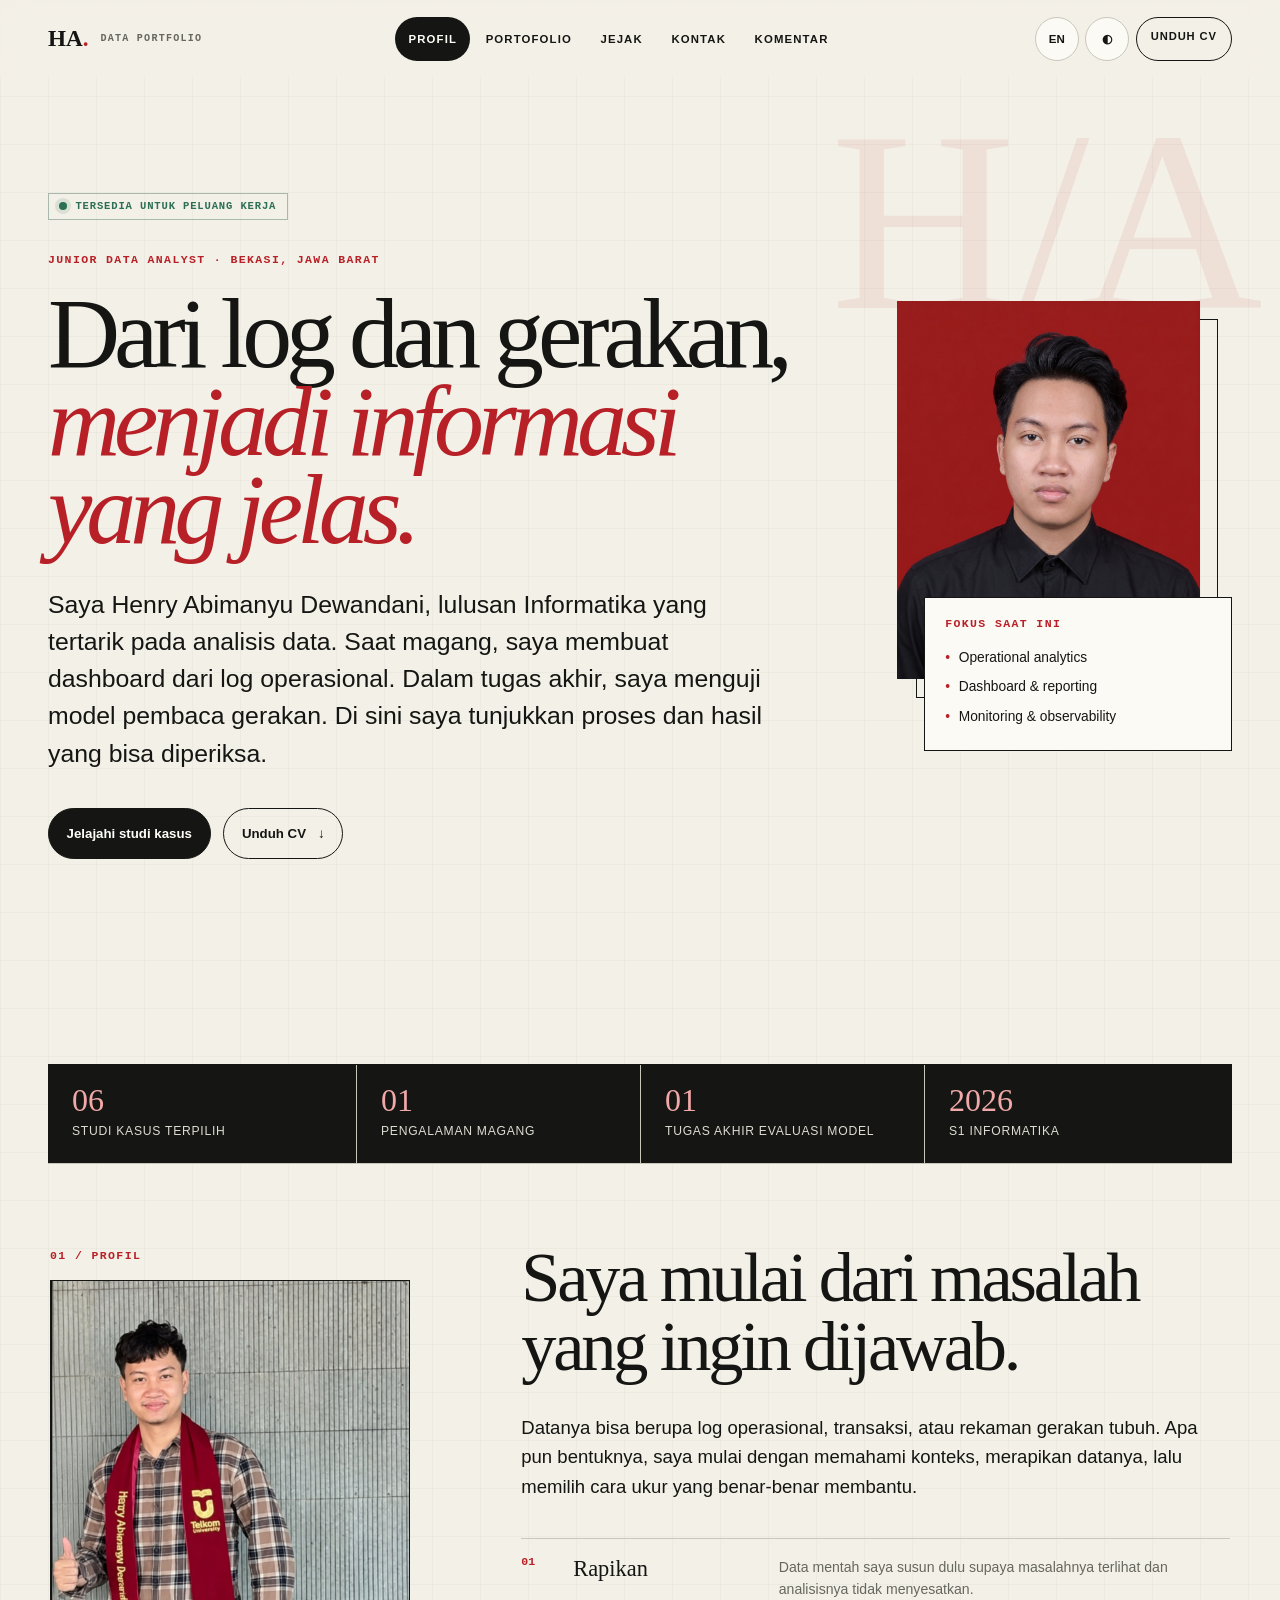
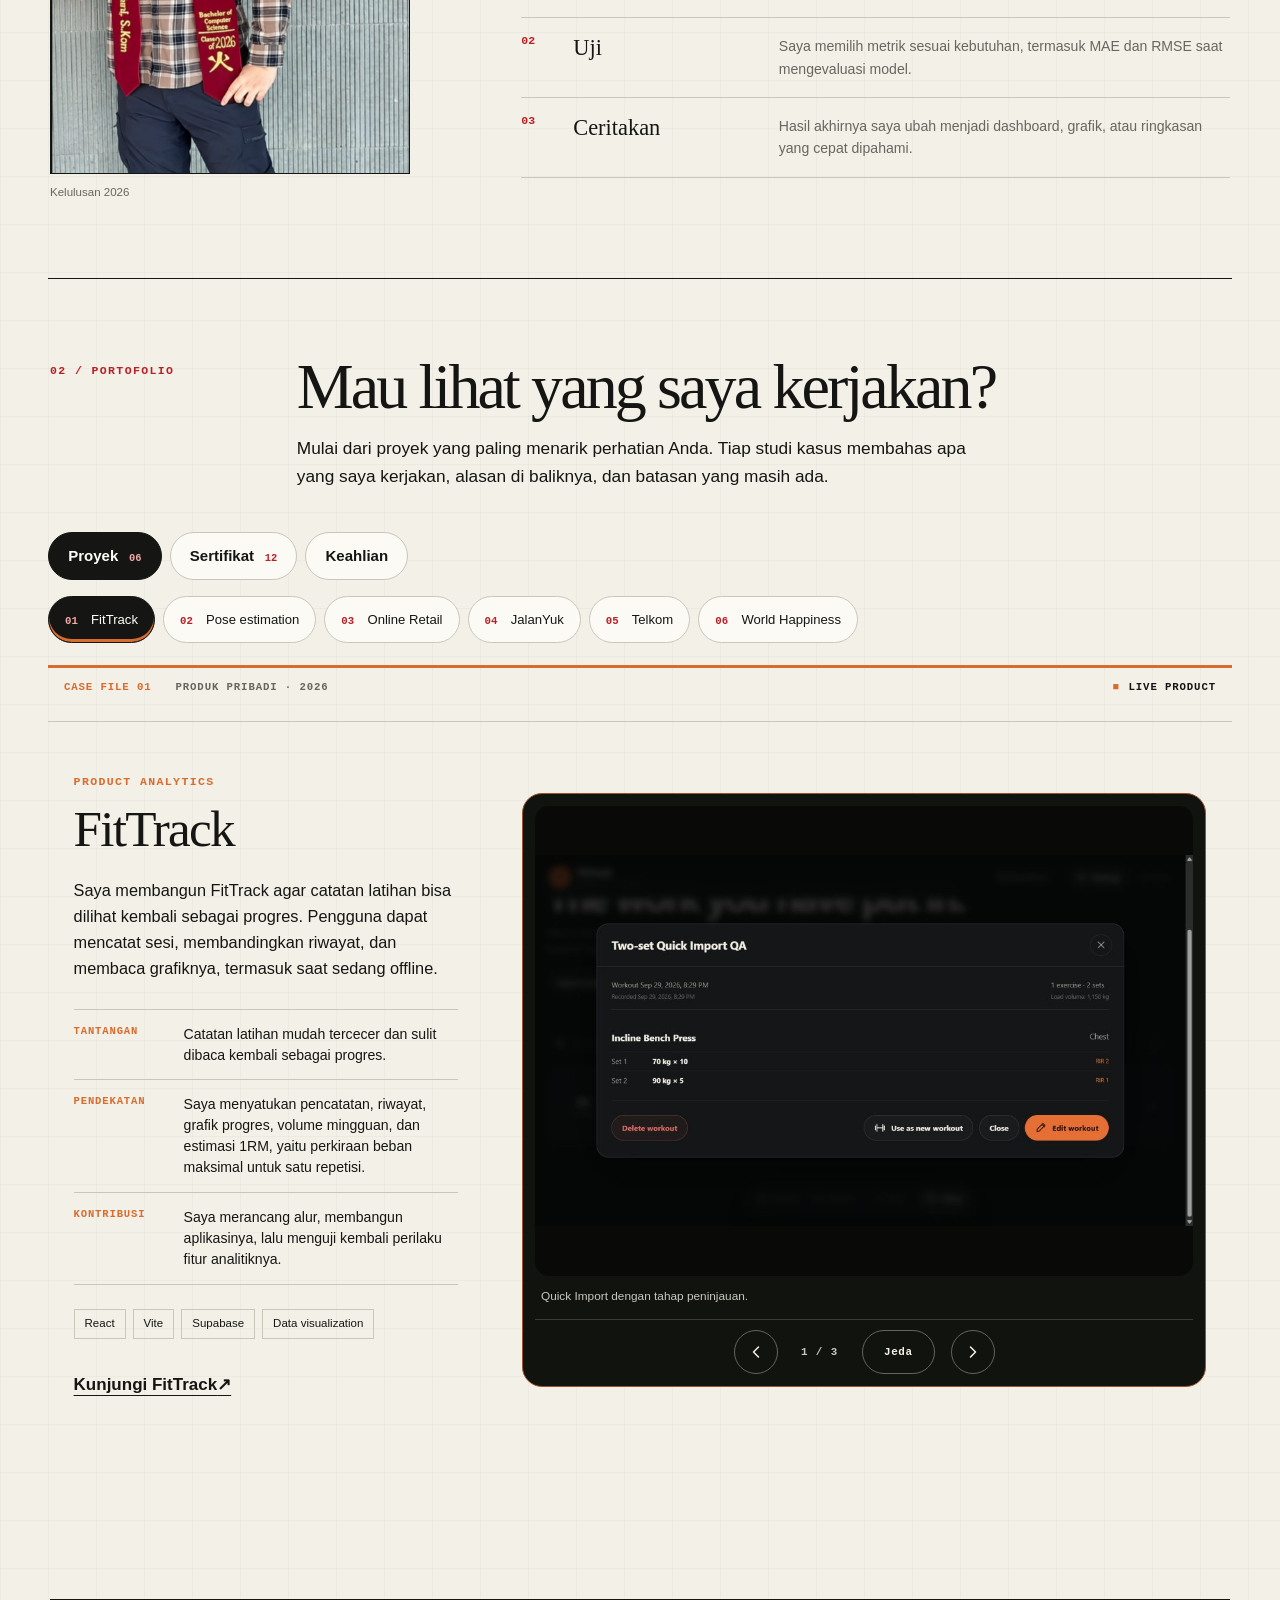
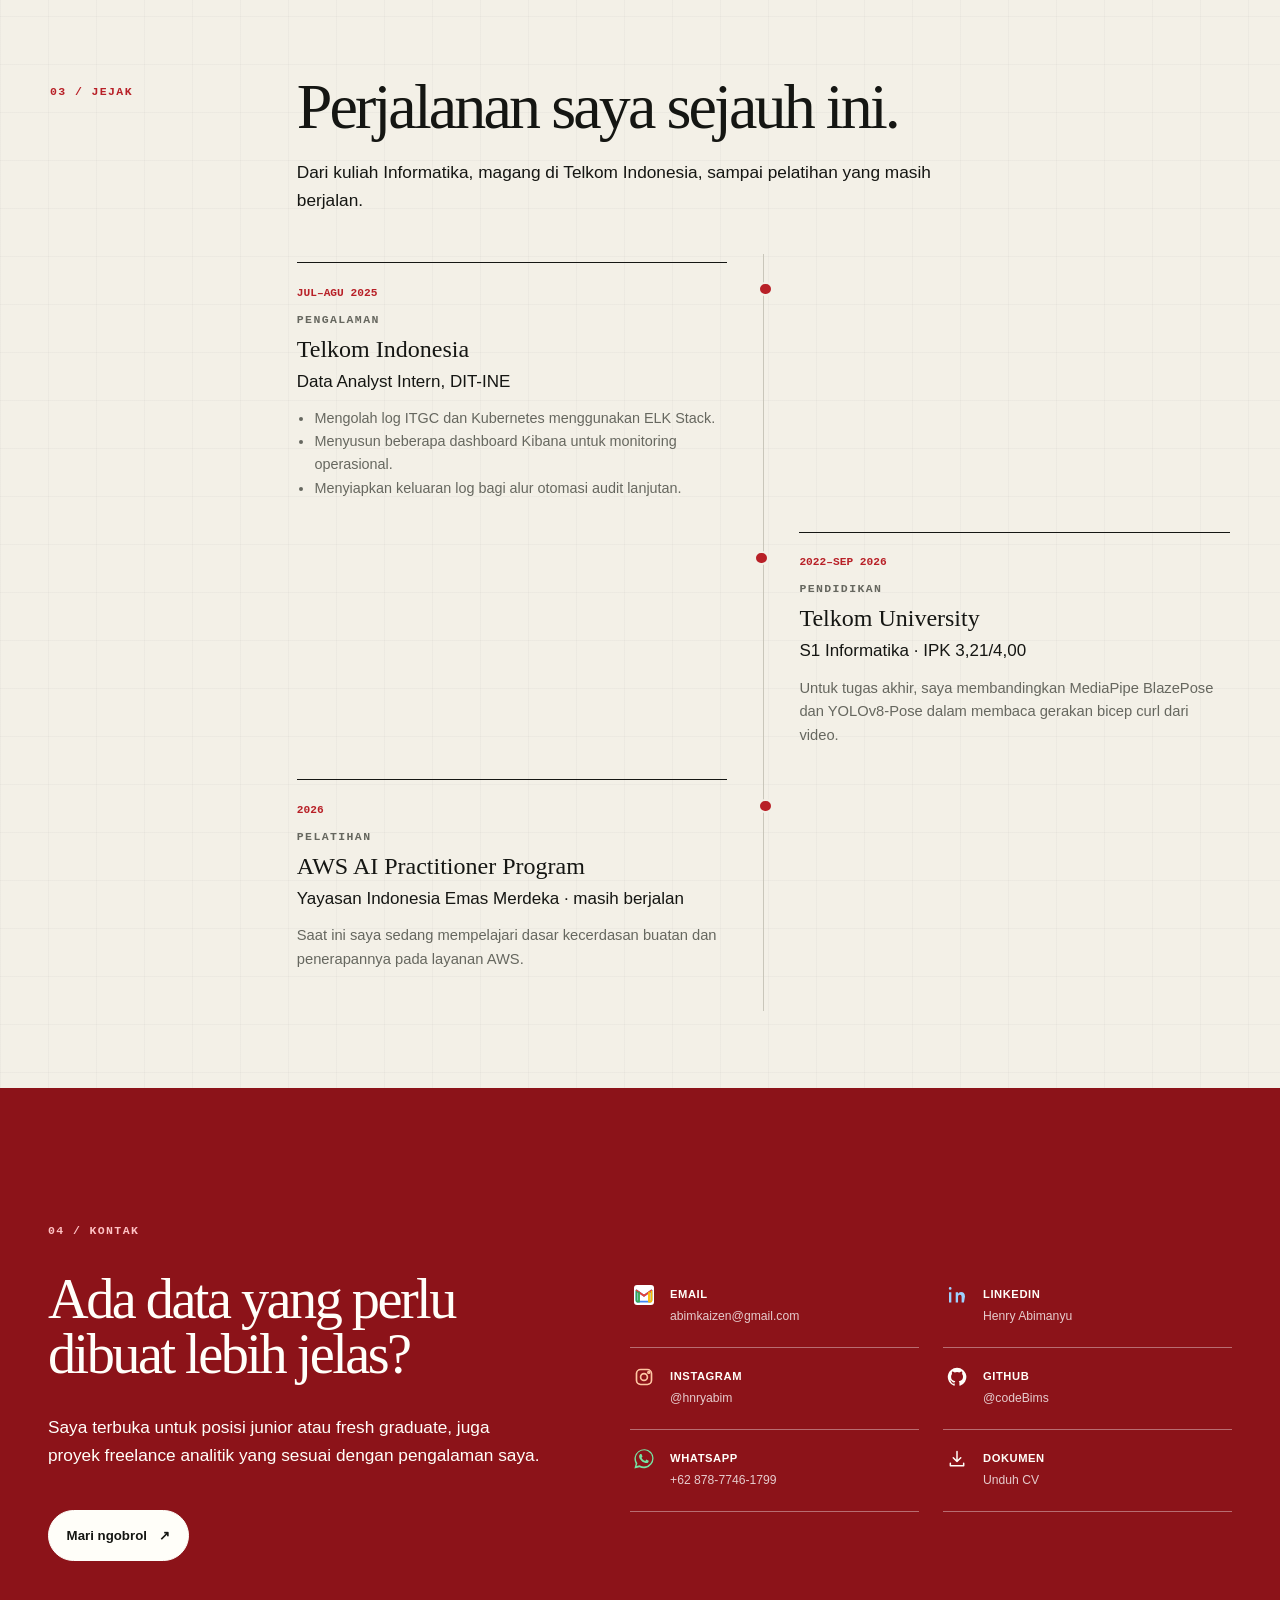
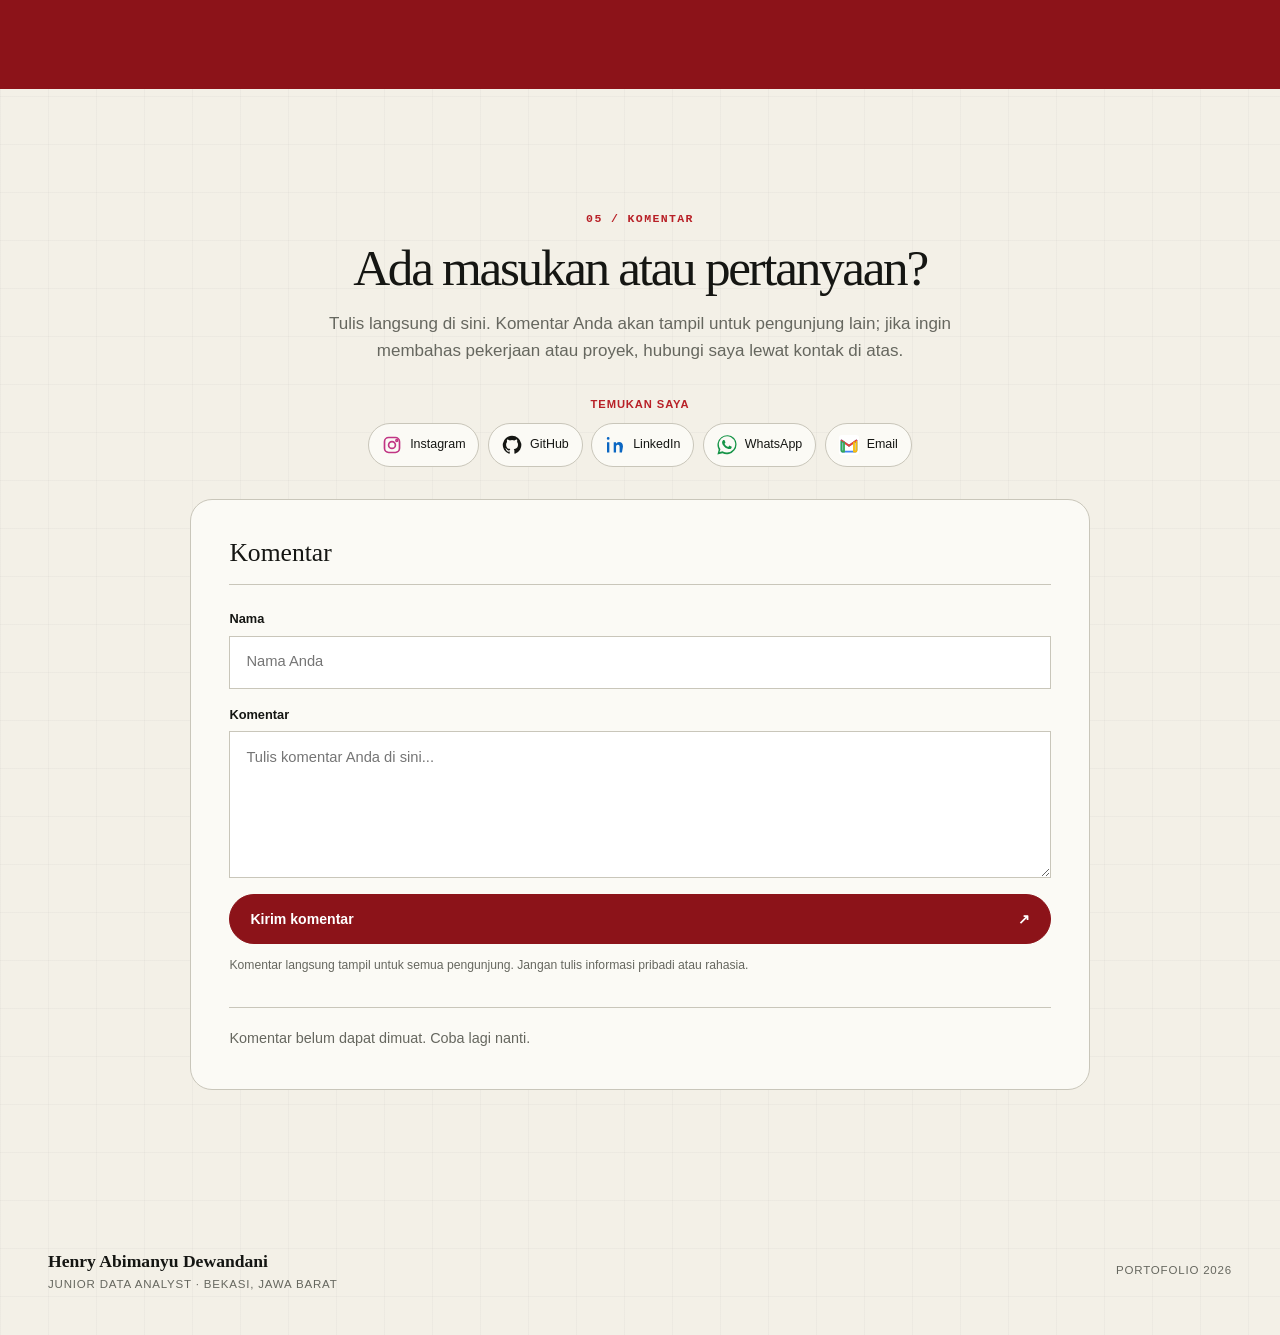
==== index.html @ 2943e43b "Update portfolio CV with corrected university name" ====
<!doctype html>
<html lang="id">
<head>
  <meta charset="utf-8">
  <meta name="viewport" content="width=device-width, initial-scale=1, viewport-fit=cover">
  <meta name="description" content="Portofolio Henry Abimanyu Dewandani, Junior Data Analyst dengan fokus pada operational analytics, dashboard, observability, dan evaluasi model.">
  <meta name="theme-color" content="#f3f0e7">
  <meta name="color-scheme" content="light dark">
  <meta name="apple-mobile-web-app-capable" content="yes">
  <meta name="apple-mobile-web-app-status-bar-style" content="default">
  <meta name="apple-mobile-web-app-title" content="Henry Portfolio">
  <title>Henry Abimanyu | Junior Data Analyst</title>
  <link rel="icon" href="./assets/favicon.svg" type="image/svg+xml">
  <link rel="manifest" href="./site.webmanifest">
  <script>document.documentElement.dataset.theme = (localStorage.getItem('portfolio-theme') || 'auto') === 'auto' ? (matchMedia('(prefers-color-scheme: dark)').matches ? 'dark' : 'light') : localStorage.getItem('portfolio-theme');</script>
  <link rel="stylesheet" href="./styles.css?v=20261103d">
</head>
<body>
  <a class="skip-link" href="#konten">Lewati ke konten</a>
  <svg class="icon-library" xmlns="http://www.w3.org/2000/svg" aria-hidden="true" focusable="false">
    <symbol id="icon-gmail" viewBox="0 0 24 24"><path d="M3 6.5 12 13l9-6.5v11.8a1.7 1.7 0 0 1-1.7 1.7H4.7A1.7 1.7 0 0 1 3 18.3Z" fill="none" stroke="#4285f4" stroke-width="2.2"/><path d="M3 6.5 12 13l9-6.5" fill="none" stroke="#ea4335" stroke-width="2.2" stroke-linecap="round" stroke-linejoin="round"/><path d="M3 8v10.3A1.7 1.7 0 0 0 4.7 20H6V9" fill="none" stroke="#34a853" stroke-width="2.2"/><path d="M18 9v11h1.3a1.7 1.7 0 0 0 1.7-1.7V8" fill="none" stroke="#fbbc04" stroke-width="2.2"/></symbol>
    <symbol id="icon-linkedin" viewBox="0 0 24 24"><path d="M5.2 8.6H2.4V21h2.8zM3.8 2.5a1.65 1.65 0 1 0 0 3.3 1.65 1.65 0 0 0 0-3.3ZM21.6 13.9c0-3.75-2-5.5-4.7-5.5a4.05 4.05 0 0 0-3.65 2V8.6h-2.8V21h2.8v-6.15c0-1.62.31-3.18 2.3-3.18 1.96 0 1.98 1.84 1.98 3.29V21h2.8z"/></symbol>
    <symbol id="icon-instagram" viewBox="0 0 24 24"><rect x="3" y="3" width="18" height="18" rx="5" fill="none" stroke="currentColor" stroke-width="2"/><circle cx="12" cy="12" r="4.1" fill="none" stroke="currentColor" stroke-width="2"/><circle cx="17.7" cy="6.5" r="1.15"/></symbol>
    <symbol id="icon-github" viewBox="0 0 24 24"><path d="M12 .9a11.1 11.1 0 0 0-3.5 21.63c.56.1.76-.24.76-.54v-2.1c-3.1.68-3.76-1.32-3.76-1.32-.51-1.3-1.24-1.65-1.24-1.65-1.01-.69.08-.68.08-.68 1.12.08 1.71 1.15 1.71 1.15 1 1.7 2.62 1.21 3.26.92.1-.72.39-1.21.71-1.49-2.48-.28-5.09-1.24-5.09-5.53 0-1.22.44-2.22 1.15-3-.12-.28-.5-1.42.11-2.96 0 0 .94-.3 3.08 1.14a10.7 10.7 0 0 1 5.6 0c2.14-1.44 3.08-1.14 3.08-1.14.61 1.54.23 2.68.11 2.96.72.78 1.15 1.78 1.15 3 0 4.3-2.61 5.24-5.1 5.52.4.35.76 1.03.76 2.08v3.1c0 .3.2.65.77.54A11.1 11.1 0 0 0 12 .9Z"/></symbol>
    <symbol id="icon-whatsapp" viewBox="0 0 24 24"><path d="M20.5 3.5A11.8 11.8 0 0 0 2 17.7L.5 23.5l6-1.6A11.8 11.8 0 0 0 20.5 3.5ZM12 21a9.7 9.7 0 0 1-4.9-1.3l-.4-.2-3.6 1 1-3.5-.3-.5A9.8 9.8 0 1 1 12 21Zm5.4-7.3c-.3-.1-1.7-.8-2-.9-.3-.1-.5-.1-.7.2l-.9 1.1c-.2.2-.4.2-.7.1-.3-.2-1.2-.4-2.3-1.4-.9-.8-1.4-1.7-1.6-2-.2-.3 0-.5.1-.6l.5-.6.3-.5c.1-.2 0-.4 0-.5 0-.1-.7-1.6-.9-2.1-.2-.5-.5-.4-.7-.4h-.6c-.2 0-.5.1-.8.4-.3.3-1 1-1 2.4s1 2.8 1.1 3c.1.2 2 3.1 4.9 4.3.7.3 1.2.4 1.6.5.7.2 1.3.2 1.8.1.6-.1 1.7-.7 1.9-1.3.2-.6.2-1.2.2-1.3-.1-.1-.3-.2-.6-.4Z"/></symbol>
    <symbol id="icon-download" viewBox="0 0 24 24"><path d="M12 3v12m0 0 4.5-4.5M12 15l-4.5-4.5M4 17v3h16v-3" fill="none" stroke="currentColor" stroke-width="1.8" stroke-linecap="round" stroke-linejoin="round"/></symbol>
  </svg>

  <header class="site-header">
    <a class="brand" href="#atas" aria-label="Kembali ke atas">
      <strong>HA<span>.</span></strong>
      <small>Data portfolio</small>
    </a>
    <nav class="section-nav" aria-label="Navigasi bagian">
      <a href="#profil">Profil</a>
      <a href="#karya">Portofolio</a>
      <a href="#pengalaman">Jejak</a>
      <a href="#kontak">Kontak</a>
      <a href="#komentar">Komentar</a>
    </nav>
    <div class="header-tools">
      <button class="utility-control" id="language-toggle" type="button" aria-label="Switch to English" title="Switch to English">EN</button>
      <button class="utility-control" id="theme-toggle" type="button" aria-label="Tema: ikuti perangkat. Klik untuk mode terang" title="Tema: ikuti perangkat">◐</button>
      <a class="header-cta" href="./assets/CV-Henry-Abimanyu.pdf?v=20261103v7" download>Unduh CV</a>
    </div>
    <div class="scroll-progress" aria-hidden="true"></div>
  </header>

  <main id="konten">
    <section class="hero" id="atas">
      <div class="hero-copy">
        <p class="availability"><span aria-hidden="true"></span>Tersedia untuk peluang kerja</p>
        <p class="eyebrow">Junior Data Analyst · Bekasi, Jawa Barat</p>
        <h1>Dari log dan gerakan,<br><em>menjadi informasi yang jelas.</em></h1>
        <p class="lede">Saya Henry Abimanyu Dewandani, lulusan Informatika yang tertarik pada analisis data. Saat magang, saya membuat dashboard dari log operasional. Dalam tugas akhir, saya menguji model pembaca gerakan. Di sini saya tunjukkan proses dan hasil yang bisa diperiksa.</p>
        <div class="hero-actions">
          <a class="button" href="#karya">Jelajahi studi kasus</a>
          <a class="button button-quiet" href="./assets/CV-Henry-Abimanyu.pdf?v=20261103v7" download>Unduh CV <span aria-hidden="true">↓</span></a>
        </div>
      </div>

      <aside class="hero-profile" aria-label="Profil singkat Henry">
        <figure class="portrait">
          <img src="./assets/henry-abimanyu.jpg" alt="Potret Henry Abimanyu dengan latar merah" width="1838" height="2304" decoding="async" fetchpriority="high">
        </figure>
        <div class="profile-note">
          <p class="micro-label">Fokus saat ini</p>
          <ul>
            <li>Operational analytics</li>
            <li>Dashboard & reporting</li>
            <li>Monitoring & observability</li>
          </ul>
        </div>
      </aside>

      <dl class="proof-strip" aria-label="Ringkasan profil">
        <div><dt>06</dt><dd>Studi kasus terpilih</dd></div>
        <div><dt>01</dt><dd>Pengalaman magang</dd></div>
        <div><dt>01</dt><dd>Tugas akhir evaluasi model</dd></div>
        <div><dt>2026</dt><dd>S1 Informatika</dd></div>
      </dl>
    </section>

    <section class="positioning" id="profil" aria-labelledby="positioning-title">
      <p class="section-label">01 / Profil</p>
      <div class="positioning-photo-wrap">
        <div class="about-photo">
          <img src="./assets/henry-graduation.png" alt="Henry Abimanyu mengenakan selempang kelulusan Telkom University" width="515" height="709" loading="lazy">
        </div>
        <p>Kelulusan 2026</p>
      </div>
      <div class="positioning-copy">
        <h2 id="positioning-title">Saya mulai dari masalah yang ingin dijawab.</h2>
        <p class="intro-text">Datanya bisa berupa log operasional, transaksi, atau rekaman gerakan tubuh. Apa pun bentuknya, saya mulai dengan memahami konteks, merapikan datanya, lalu memilih cara ukur yang benar-benar membantu.</p>
        <div class="principles">
          <article><span>01</span><h3>Rapikan</h3><p>Data mentah saya susun dulu supaya masalahnya terlihat dan analisisnya tidak menyesatkan.</p></article>
          <article><span>02</span><h3>Uji</h3><p>Saya memilih metrik sesuai kebutuhan, termasuk MAE dan RMSE saat mengevaluasi model.</p></article>
          <article><span>03</span><h3>Ceritakan</h3><p>Hasil akhirnya saya ubah menjadi dashboard, grafik, atau ringkasan yang cepat dipahami.</p></article>
        </div>
      </div>
    </section>

    <section class="portfolio-hub" id="karya" aria-labelledby="portfolio-title">
      <div class="section-heading">
        <p class="section-label">02 / Portofolio</p>
        <div><h2 id="portfolio-title">Mau lihat yang saya kerjakan?</h2><p>Mulai dari proyek yang paling menarik perhatian Anda. Tiap studi kasus membahas apa yang saya kerjakan, alasan di baliknya, dan batasan yang masih ada.</p></div>
      </div>
      <div class="portfolio-tabs" role="tablist" aria-label="Isi portofolio">
        <button type="button" role="tab" id="tab-proyek" aria-controls="panel-proyek" aria-selected="true" tabindex="0" data-portfolio-tab="proyek">Proyek <span>06</span></button>
        <button type="button" role="tab" id="tab-sertifikat" aria-controls="panel-sertifikat" aria-selected="false" tabindex="-1" data-portfolio-tab="sertifikat">Sertifikat <span>12</span></button>
        <button type="button" role="tab" id="tab-keahlian" aria-controls="panel-keahlian" aria-selected="false" tabindex="-1" data-portfolio-tab="keahlian">Keahlian</button>
      </div>
      <div id="panel-proyek" role="tabpanel" aria-labelledby="tab-proyek" class="portfolio-panel">
        <div class="case-switcher" aria-label="Pilih studi kasus">
          <button type="button" data-case="fittrack" aria-pressed="true"><span>01</span> FitTrack</button>
          <button type="button" data-case="pose" aria-pressed="false"><span>02</span> Pose estimation</button>
          <button type="button" data-case="online-retail" aria-pressed="false"><span>03</span> Online Retail</button>
          <button type="button" data-case="jalanyuk" aria-pressed="false"><span>04</span> JalanYuk</button>
          <button type="button" data-case="telkom" aria-pressed="false"><span>05</span> Telkom</button>
          <button type="button" data-case="happiness" aria-pressed="false"><span>06</span> World Happiness</button>
        </div>
      <article class="case-study case-fittrack" id="fittrack">
        <header class="case-header">
          <div><span class="case-index">Case file 01</span><span class="case-year">Produk pribadi · 2026</span></div>
          <p class="case-status">Live product</p>
        </header>
        <div class="case-body">
          <div class="case-copy">
            <p class="case-kicker">Product analytics</p>
            <h3>FitTrack</h3>
            <p class="case-summary">Saya membangun FitTrack agar catatan latihan bisa dilihat kembali sebagai progres. Pengguna dapat mencatat sesi, membandingkan riwayat, dan membaca grafiknya, termasuk saat sedang offline.</p>
            <dl class="case-facts">
              <div><dt>Tantangan</dt><dd>Catatan latihan mudah tercecer dan sulit dibaca kembali sebagai progres.</dd></div>
              <div><dt>Pendekatan</dt><dd>Saya menyatukan pencatatan, riwayat, grafik progres, volume mingguan, dan estimasi 1RM, yaitu perkiraan beban maksimal untuk satu repetisi.</dd></div>
              <div><dt>Kontribusi</dt><dd>Saya merancang alur, membangun aplikasinya, lalu menguji kembali perilaku fitur analitiknya.</dd></div>
            </dl>
            <ul class="tags" aria-label="Teknologi FitTrack">
              <li>React</li><li>Vite</li><li>Supabase</li><li>Data visualization</li>
            </ul>
            <a class="case-link" href="https://fittrack-mocha-iota.vercel.app/" target="_blank" rel="noreferrer">Kunjungi FitTrack <span aria-hidden="true">↗</span></a>
          </div>
          <div class="project-gallery" data-gallery tabindex="0" role="region" aria-roledescription="carousel" aria-label="Tampilan fitur FitTrack">
            <figure data-gallery-slide role="group" aria-roledescription="slide" aria-label="1 dari 3"><img src="./assets/fittrack-quick-import.png" alt="Tampilan hasil Quick Import dua set pada FitTrack" width="1110" height="625" loading="lazy" decoding="async"><figcaption>Quick Import dengan tahap peninjauan.</figcaption></figure>
            <figure data-gallery-slide role="group" aria-roledescription="slide" aria-label="2 dari 3" hidden><img src="./assets/fittrack-drop-set.png" alt="Tampilan pencatatan drop set pada FitTrack" width="639" height="729" loading="lazy" decoding="async"><figcaption>Pencatatan drop set.</figcaption></figure>
            <figure data-gallery-slide role="group" aria-roledescription="slide" aria-label="3 dari 3" hidden><img src="./assets/fittrack-workout-summary.jpg" alt="Ringkasan latihan FitTrack di perangkat seluler" width="329" height="711" loading="lazy" decoding="async"><figcaption>Ringkasan dan perbandingan sesi.</figcaption></figure>
            <div class="gallery-controls"><button type="button" data-gallery-prev aria-label="Tampilan sebelumnya"><svg viewBox="0 0 24 24" aria-hidden="true"><path d="m15 18-6-6 6-6"/></svg></button><p aria-live="polite"><span data-gallery-current>1</span><span aria-hidden="true"> / </span><span data-gallery-total>3</span></p><button class="gallery-autoplay" type="button" data-gallery-toggle>Jeda</button><button type="button" data-gallery-next aria-label="Tampilan berikutnya"><svg viewBox="0 0 24 24" aria-hidden="true"><path d="m9 18 6-6-6-6"/></svg></button></div>
          </div>
        </div>
      </article>

      <article class="case-study case-pose" id="pose">
        <header class="case-header">
          <div><span class="case-index">Case file 02</span><span class="case-year">Tugas akhir · 2025–2026</span></div>
          <p class="case-status">Model evaluation</p>
        </header>
        <div class="case-body">
          <div class="case-copy">
            <p class="case-kicker">Computer vision analysis</p>
            <h3>Evaluasi pose estimation untuk analisis gerakan</h3>
            <p class="case-summary">Dalam tugas akhir ini, saya membandingkan MediaPipe BlazePose dan YOLOv8-Pose dengan pengukuran manual dari ImageJ pada video bicep curl.</p>
            <div class="result-callout" aria-label="Hasil terpilih">
              <strong>8/8</strong>
              <p>repetisi berhasil terdeteksi oleh BlazePose pada salah satu skenario pengujian yang tercantum di CV.</p>
            </div>
            <dl class="case-facts">
              <div><dt>Metrik</dt><dd>MAE dan RMSE untuk mengukur selisih prediksi model dari pengukuran manual.</dd></div>
              <div><dt>Output</dt><dd>Sudut siku, jumlah repetisi, range of motion, angular velocity, dan time under tension.</dd></div>
              <div><dt>Temuan</dt><dd>Normal curl subjek 1: MAE BlazePose 8,4° dan YOLOv8-Pose 8,6°.</dd></div>
            </dl>
            <ul class="tags" aria-label="Teknologi tugas akhir">
              <li>Python</li><li>Pandas</li><li>MediaPipe</li><li>YOLOv8-Pose</li><li>ImageJ</li>
            </ul>
          </div>
          <div class="project-gallery" data-gallery tabindex="0" role="region" aria-roledescription="carousel" aria-label="Visualisasi evaluasi pose estimation">
            <figure data-gallery-slide role="group" aria-roledescription="slide" aria-label="1 dari 3"><img src="./assets/pose-estimation-workflow.png" alt="Diagram alur kerja sistem komparasi BlazePose dan YOLOv8-Pose" width="2960" height="1280" loading="lazy" decoding="async"><figcaption>Alur evaluasi dari video hingga tabel, grafik, dan CSV.</figcaption></figure>
            <figure data-gallery-slide role="group" aria-roledescription="slide" aria-label="2 dari 3" hidden><img src="./assets/pose-estimation-chart.png" alt="Grafik error sudut BlazePose dan YOLOv8-Pose terhadap ground truth pada normal curl subjek 1" width="1350" height="630" loading="lazy" decoding="async"><figcaption>Error sudut per frame terhadap ground truth.</figcaption></figure>
            <figure data-gallery-slide role="group" aria-roledescription="slide" aria-label="3 dari 3" hidden><video controls muted playsinline preload="metadata" poster="./assets/pose-estimation-demo-poster.jpg" width="1458" height="946" aria-label="Demo analisis gerakan bicep curl"><source src="./assets/pose-estimation-demo.mp4" type="video/mp4">Browser Anda tidak mendukung video ini.</video><figcaption>Contoh pemantauan sudut siku dan repetisi pada rekaman bicep curl.</figcaption></figure>
            <div class="gallery-controls"><button type="button" data-gallery-prev aria-label="Tampilan sebelumnya"><svg viewBox="0 0 24 24" aria-hidden="true"><path d="m15 18-6-6 6-6"/></svg></button><p aria-live="polite"><span data-gallery-current>1</span><span aria-hidden="true"> / </span><span data-gallery-total>3</span></p><button class="gallery-autoplay" type="button" data-gallery-toggle>Jeda</button><button type="button" data-gallery-next aria-label="Tampilan berikutnya"><svg viewBox="0 0 24 24" aria-hidden="true"><path d="m9 18 6-6-6-6"/></svg></button></div>
          </div>
        </div>
      </article>

      <article class="case-study case-retail" id="online-retail">
        <header class="case-header">
          <div><span class="case-index">Case file 03</span><span class="case-year">Analisis data · 2026</span></div>
          <p class="case-status">Studi kasus publik</p>
        </header>
        <div class="case-body">
          <div class="case-copy">
            <p class="case-kicker">Analisis transaksi</p>
            <h3>Online Retail</h3>
            <p class="case-summary">Saya memeriksa 541.909 baris transaksi untuk mencari tahu berapa banyak pelanggan yang punya invoice lain dalam 90 hari setelah invoice pertama yang terlihat di data.</p>
            <div class="result-callout" aria-label="Hasil utama">
              <strong>42,7%</strong>
              <p>885 dari 2.075 pelanggan pada kohort Januari–Juni 2011 memiliki invoice non-pembatalan berikutnya dalam 90 hari.</p>
            </div>
            <dl class="case-facts">
              <div><dt>Proses</dt><dd>Saya memeriksa data kosong, pembatalan, nilai nonpositif, dan baris identik sebelum membentuk kohort dengan SQL.</dd></div>
              <div><dt>Temuan</dt><dd>Proporsi invoice lanjutan berbeda menurut bulan dan kelompok nilai invoice pertama.</dd></div>
              <div><dt>Batasan</dt><dd>Ini mengukur aktivitas invoice, bukan retensi pembelian bersih. Pembatalan dan retur belum sepenuhnya dipasangkan dengan invoice asal.</dd></div>
            </dl>
            <ul class="tags" aria-label="Teknologi analisis Online Retail"><li>Python</li><li>Pandas</li><li>SQLite</li><li>Matplotlib</li></ul>
            <a class="case-link" href="https://archive.ics.uci.edu/dataset/352/online+retail" target="_blank" rel="noreferrer">Sumber data: UCI Online Retail <span aria-hidden="true">↗</span></a>
          </div>
          <div class="project-gallery" data-gallery tabindex="0" role="region" aria-roledescription="carousel" aria-label="Grafik analisis Online Retail">
            <figure data-gallery-slide role="group" aria-roledescription="slide" aria-label="1 dari 2"><img src="./assets/online-retail-by-month.png" alt="Persentase pelanggan dengan invoice lanjutan dalam 90 hari menurut bulan, Januari sampai Juni 2011" width="1980" height="1080" loading="lazy" decoding="async"><figcaption>Invoice lanjutan menurut bulan invoice pertama yang teramati. <a href="./assets/online-retail-by-month.png" target="_blank" rel="noreferrer">Lihat ukuran penuh ↗</a></figcaption></figure>
            <figure data-gallery-slide role="group" aria-roledescription="slide" aria-label="2 dari 2" hidden><img src="./assets/online-retail-by-first-invoice.png" alt="Persentase invoice lanjutan menurut empat kelompok nilai invoice pertama" width="1980" height="1080" loading="lazy" decoding="async"><figcaption>Perbandingan menurut nilai invoice pertama. Hubungan ini bersifat deskriptif. <a href="./assets/online-retail-by-first-invoice.png" target="_blank" rel="noreferrer">Lihat ukuran penuh ↗</a></figcaption></figure>
            <div class="gallery-controls"><button type="button" data-gallery-prev aria-label="Grafik sebelumnya"><svg viewBox="0 0 24 24" aria-hidden="true"><path d="m15 18-6-6 6-6"/></svg></button><p aria-live="polite"><span data-gallery-current>1</span><span aria-hidden="true"> / </span><span data-gallery-total>2</span></p><button class="gallery-autoplay" type="button" data-gallery-toggle>Jeda</button><button type="button" data-gallery-next aria-label="Grafik berikutnya"><svg viewBox="0 0 24 24" aria-hidden="true"><path d="m9 18 6-6-6-6"/></svg></button></div>
          </div>
        </div>
      </article>

      <article class="case-study case-jalanyuk" id="jalanyuk">
        <header class="case-header">
          <div><span class="case-index">Case file 04</span><span class="case-year">Proyek pribadi · 2026</span></div>
          <p class="case-status">Prototipe</p>
        </header>
        <div class="case-body">
          <div class="case-copy">
            <p class="case-kicker">Data lokasi & produk</p>
            <h3>JalanYuk</h3>
            <p class="case-summary">JalanYuk adalah prototipe untuk mencari destinasi dan menyusun rute dalam satu alur. Bagian tersulitnya bukan sekadar menampilkan tempat, tetapi memastikan sumber dan identitas setiap lokasi tetap jelas.</p>
            <dl class="case-facts">
              <div><dt>Data</dt><dd>Katalog memakai data OpenStreetMap, sedangkan pencarian tempat tambahan menggunakan Photon.</dd></div>
              <div><dt>Kontribusi</dt><dd>Saya membangun pencarian, pin lokasi manual, perencanaan rute, serta cadangan data perjalanan terenkripsi.</dd></div>
              <div><dt>Batasan</dt><dd>Cakupan katalog belum merata di seluruh Indonesia. Rute juga tetap perlu diperiksa sebelum digunakan di perjalanan.</dd></div>
            </dl>
            <ul class="tags" aria-label="Teknologi JalanYuk"><li>Next.js</li><li>OpenStreetMap</li><li>Photon</li><li>Data lokasi</li></ul>
            <a class="case-link" href="https://github.com/codeBims/JalanYuk" target="_blank" rel="noreferrer">Lihat kode dan batasan produk <span aria-hidden="true">↗</span></a>
          </div>
          <div class="project-gallery" data-gallery tabindex="0" role="region" aria-roledescription="carousel" aria-label="Tampilan fitur JalanYuk">
            <figure data-gallery-slide role="group" aria-roledescription="slide" aria-label="1 dari 2"><img src="./assets/jalanyuk-explore.png" alt="Halaman Jelajahi JalanYuk dengan pencarian dan katalog destinasi" width="1440" height="1000" loading="lazy" decoding="async"><figcaption>Jelajahi: katalog destinasi dengan sumber lokasi yang dapat ditelusuri.</figcaption></figure>
            <figure data-gallery-slide role="group" aria-roledescription="slide" aria-label="2 dari 2" hidden><img src="./assets/jalanyuk-route.png" alt="Halaman Rute Kustom JalanYuk dengan pilihan moda dan titik perjalanan" width="1440" height="1000" loading="lazy" decoding="async"><figcaption>Rute Kustom: pilih moda, titik awal, singgah, dan tujuan.</figcaption></figure>
            <div class="gallery-controls"><button type="button" data-gallery-prev aria-label="Tampilan sebelumnya"><svg viewBox="0 0 24 24" aria-hidden="true"><path d="m15 18-6-6 6-6"/></svg></button><p aria-live="polite"><span data-gallery-current>1</span><span aria-hidden="true"> / </span><span data-gallery-total>2</span></p><button class="gallery-autoplay" type="button" data-gallery-toggle>Jeda</button><button type="button" data-gallery-next aria-label="Tampilan berikutnya"><svg viewBox="0 0 24 24" aria-hidden="true"><path d="m9 18 6-6-6-6"/></svg></button></div>
          </div>
        </div>
      </article>

      <article class="case-study case-confidential" id="telkom">
        <header class="case-header">
          <div><span class="case-index">Case file 05</span><span class="case-year">Telkom Indonesia · 2025</span></div>
          <p class="case-status">Internal system</p>
        </header>
        <div class="case-body">
          <div class="case-copy">
            <p class="case-kicker">Log & observability</p>
            <h3>Monitoring operasional berbasis ELK Stack</h3>
            <p class="case-summary">Saat magang di Telkom Indonesia, saya mengolah log pemeriksaan kontrol TI (ITGC) dan Kubernetes. Hasilnya disusun menjadi dashboard Kibana agar aktivitas operasional lebih mudah dipantau.</p>
            <dl class="case-facts">
              <div><dt>Input</dt><dd>Log operasional dari beberapa sumber dengan struktur yang belum seragam.</dd></div>
              <div><dt>Proses</dt><dd>Saya melakukan parsing, menyusun field, memeriksa hasil tampilannya, lalu membuat dashboard.</dd></div>
              <div><dt>Output</dt><dd>Dashboard monitoring dan keluaran log yang dapat dipakai pada tahap otomasi audit berikutnya.</dd></div>
            </dl>
            <ul class="tags" aria-label="Teknologi magang">
              <li>Elasticsearch</li><li>Logstash</li><li>Kibana</li><li>Kubernetes logs</li>
            </ul>
          </div>
          <div class="confidential-panel">
            <div class="project-gallery project-gallery-photos" data-gallery tabindex="0" role="region" aria-roledescription="carousel" aria-label="Dokumentasi magang Telkom Indonesia">
              <figure data-gallery-slide role="group" aria-roledescription="slide" aria-label="1 dari 4"><img src="./assets/telkom-dashboards.png" alt="Daftar dashboard monitoring ITGC dan Kubernetes yang dibuat saat magang di Telkom Indonesia" width="1286" height="709" loading="lazy" decoding="async"><figcaption>Daftar dashboard monitoring yang saya buat selama magang. <a href="./assets/telkom-dashboards.png" target="_blank" rel="noreferrer">Lihat ukuran penuh ↗</a></figcaption></figure>
              <figure data-gallery-slide role="group" aria-roledescription="slide" aria-label="2 dari 4" hidden><img src="./assets/telkom-office.png" alt="Henry berfoto di depan identitas Telkom Indonesia" width="960" height="1280" loading="lazy" decoding="async"><figcaption>Hari pertama magang di Telkom Indonesia.</figcaption></figure>
              <figure data-gallery-slide role="group" aria-roledescription="slide" aria-label="3 dari 4" hidden><img src="./assets/telkom-team.png" alt="Suasana bersama peserta magang di Telkom Jatinegara" width="1280" height="960" loading="lazy" decoding="async"><figcaption>Suasana kerja bersama peserta magang di Telkom Jatinegara.</figcaption></figure>
              <figure data-gallery-slide role="group" aria-roledescription="slide" aria-label="4 dari 4" hidden><img src="./assets/telkom-badge.png" alt="Kartu identitas dan lanyard Digistar Internship Telkom Indonesia" width="960" height="1280" loading="lazy" decoding="async"><figcaption>Identitas peserta Digistar Internship.</figcaption></figure>
              <div class="gallery-controls"><button type="button" data-gallery-prev aria-label="Foto sebelumnya"><svg viewBox="0 0 24 24" aria-hidden="true"><path d="m15 18-6-6 6-6"/></svg></button><p aria-live="polite"><span data-gallery-current>1</span><span aria-hidden="true"> / </span><span data-gallery-total>4</span></p><button class="gallery-autoplay" type="button" data-gallery-toggle>Jeda</button><button type="button" data-gallery-next aria-label="Foto berikutnya"><svg viewBox="0 0 24 24" aria-hidden="true"><path d="m9 18 6-6-6-6"/></svg></button></div>
            </div>
            <p><strong>Catatan privasi.</strong> Tangkapan layar daftar dashboard ini ditampilkan dengan izin. Data log, nama host, dan isi dashboard internal tetap tidak saya publikasikan.</p>
          </div>
        </div>
      </article>
      <article class="case-study case-happiness" id="happiness">
        <header class="case-header">
          <div><span class="case-index">Case file 06</span><span class="case-year">Proyek kelompok · 2026</span></div>
          <p class="case-status">Dashboard publik</p>
        </header>
        <div class="case-body">
          <div class="case-copy">
            <p class="case-kicker">Visualisasi data</p>
            <h3>World Happiness Dashboard</h3>
            <p class="case-summary">Dalam proyek kelompok ini, saya menyiapkan data World Happiness Report dan membuat dua grafik dengan Chart.js. Keduanya membantu pembaca membandingkan negara pada 2023 dan melihat perubahan skor dari tahun ke tahun.</p>
            <dl class="case-facts">
              <div><dt>Grafik batang</dt><dd>Perbandingan 15 negara dengan skor kebahagiaan tertinggi pada 2023.</dd></div>
              <div><dt>Grafik garis</dt><dd>Perubahan skor kebahagiaan beberapa negara dari tahun ke tahun.</dd></div>
              <div><dt>Peran</dt><dd>Persiapan data dan dua visualisasi di atas. Fitur dashboard lainnya dikerjakan bersama tim.</dd></div>
            </dl>
            <ul class="tags" aria-label="Teknologi World Happiness Dashboard"><li>Chart.js</li><li>JavaScript</li><li>World Happiness Report</li></ul>
          </div>
          <div class="happiness-evidence">
            <p class="micro-label">Lihat hasilnya langsung</p>
            <p>Grafik dan interaksinya dapat dicoba di dashboard kelompok.</p>
            <div><span>01</span><strong>15 negara teratas</strong><small>Perbandingan skor tahun 2023</small></div>
            <div><span>02</span><strong>Tren lintas tahun</strong><small>Grafik garis yang bisa dijelajahi</small></div>
            <a class="button" href="https://visdatgokil.vercel.app/" target="_blank" rel="noopener noreferrer">Buka dashboard <span aria-hidden="true">↗</span></a>
            <a class="case-link" href="https://github.com/adhihihi/Final-Project-Visdat" target="_blank" rel="noopener noreferrer">Lihat repositori kelompok <span aria-hidden="true">↗</span></a>
          </div>
        </div>
      </article>
      </div>
      <div id="panel-sertifikat" role="tabpanel" aria-labelledby="tab-sertifikat" class="portfolio-panel">
    <section class="certificates" id="sertifikat" aria-labelledby="certificates-title">
      <div class="section-heading">
        <p class="section-label">Sertifikat</p>
        <div>
          <h2 id="certificates-title">Pelatihan yang pernah saya selesaikan.</h2>
          <p>Berikut sertifikat Digital Talent Scholarship 2026 dari Komdigi. Sebagian besar berupa Micro Skill singkat, jadi durasinya saya tampilkan apa adanya. Klik kartu untuk melihat PDF asli.</p>
        </div>
      </div>
      <div class="certificate-grid">
        <a class="certificate-card" href="./assets/certificates/data-science.pdf" target="_blank" rel="noopener noreferrer"><img src="./assets/certificates/data-science.jpg" alt="Pratinjau sertifikat Pengenalan Data Science" width="674" height="477" loading="lazy"><span><small>Micro Skill · 1 jam</small><strong>Pengenalan Data Science dan Pemanfaatannya di Berbagai Sektor</strong><em>Buka sertifikat ↗</em></span></a>
        <a class="certificate-card" href="./assets/certificates/ai-implementation.pdf" target="_blank" rel="noopener noreferrer"><img src="./assets/certificates/ai-implementation.jpg" alt="Pratinjau sertifikat Dasar-Dasar Implementasi Kecerdasan Artifisial" width="674" height="477" loading="lazy"><span><small>Micro Skill · 1 jam</small><strong>Dasar-Dasar Implementasi Kecerdasan Artifisial</strong><em>Buka sertifikat ↗</em></span></a>
        <a class="certificate-card" href="./assets/certificates/azure-prompt.pdf" target="_blank" rel="noopener noreferrer"><img src="./assets/certificates/azure-prompt.jpg" alt="Pratinjau sertifikat rekayasa prompt dengan Azure OpenAI Service" width="674" height="477" loading="lazy"><span><small>Micro Skill · 1,4 jam</small><strong>Menerapkan Rekayasa Prompt dengan Azure OpenAI Service</strong><em>Buka sertifikat ↗</em></span></a>
        <a class="certificate-card" href="./assets/certificates/cloud-computing.pdf" target="_blank" rel="noopener noreferrer"><img src="./assets/certificates/cloud-computing.jpg" alt="Pratinjau sertifikat Introduction To Cloud Computing" width="674" height="477" loading="lazy"><span><small>Micro Skill · 1 jam</small><strong>Introduction To Cloud Computing</strong><em>Buka sertifikat ↗</em></span></a>
      </div>
      <details class="certificate-more">
        <summary>Lihat 8 sertifikat lainnya <span aria-hidden="true">+</span></summary>
        <div class="certificate-grid">
          <a class="certificate-card" href="./assets/certificates/network-administrator.pdf" target="_blank" rel="noopener noreferrer"><img src="./assets/certificates/network-administrator.jpg" alt="Pratinjau sertifikat Fundamental of Associate Network Administrator" width="674" height="477" loading="lazy"><span><small>Digital Talent Academy · 12 jam</small><strong>Fundamental of Associate Network Administrator – Nasional</strong><em>Buka sertifikat ↗</em></span></a>
          <a class="certificate-card" href="./assets/certificates/ai-security.pdf" target="_blank" rel="noopener noreferrer"><img src="./assets/certificates/ai-security.jpg" alt="Pratinjau sertifikat Dasar-dasar Keamanan AI" width="674" height="477" loading="lazy"><span><small>Micro Skill · 0,8 jam</small><strong>Dasar-dasar Keamanan AI</strong><em>Buka sertifikat ↗</em></span></a>
          <a class="certificate-card" href="./assets/certificates/linux-lab.pdf" target="_blank" rel="noopener noreferrer"><img src="./assets/certificates/linux-lab.jpg" alt="Pratinjau sertifikat Membangun Lab Virtual dan Dasar Linux" width="674" height="477" loading="lazy"><span><small>Micro Skill · 2 jam</small><strong>Membangun Lab Virtual &amp; Dasar Linux</strong><em>Buka sertifikat ↗</em></span></a>
          <a class="certificate-card" href="./assets/certificates/programming.pdf" target="_blank" rel="noopener noreferrer"><img src="./assets/certificates/programming.jpg" alt="Pratinjau sertifikat Konsep Pemrograman" width="674" height="477" loading="lazy"><span><small>Micro Skill · 2 jam</small><strong>Konsep Pemrograman</strong><em>Buka sertifikat ↗</em></span></a>
          <a class="certificate-card" href="./assets/certificates/generative-ai-education.pdf" target="_blank" rel="noopener noreferrer"><img src="./assets/certificates/generative-ai-education.jpg" alt="Pratinjau sertifikat Generative AI untuk Pendidikan" width="674" height="477" loading="lazy"><span><small>Micro Skill · 3 jam</small><strong>Generative AI untuk Pendidikan</strong><em>Buka sertifikat ↗</em></span></a>
          <a class="certificate-card" href="./assets/certificates/ethical-hacking.pdf" target="_blank" rel="noopener noreferrer"><img src="./assets/certificates/ethical-hacking.jpg" alt="Pratinjau sertifikat Ethical Hacker For Dummies" width="674" height="477" loading="lazy"><span><small>Micro Skill · 1 jam</small><strong>Ethical Hacker For Dummies</strong><em>Buka sertifikat ↗</em></span></a>
          <a class="certificate-card" href="./assets/certificates/phishing-malware.pdf" target="_blank" rel="noopener noreferrer"><img src="./assets/certificates/phishing-malware.jpg" alt="Pratinjau sertifikat perlindungan dari phishing dan malware" width="674" height="477" loading="lazy"><span><small>Micro Skill · 1 jam</small><strong>Tips Melindungi Diri dari Ancaman Phishing dan Malware</strong><em>Buka sertifikat ↗</em></span></a>
          <a class="certificate-card" href="./assets/certificates/social-media.pdf" target="_blank" rel="noopener noreferrer"><img src="./assets/certificates/social-media.jpg" alt="Pratinjau sertifikat Social Media Management untuk Brand Digital" width="674" height="477" loading="lazy"><span><small>Micro Skill · 1 jam</small><strong>Social Media Management untuk Brand Digital</strong><em>Buka sertifikat ↗</em></span></a>
        </div>
      </details>
    </section>
      </div>
      <div id="panel-keahlian" role="tabpanel" aria-labelledby="tab-keahlian" class="portfolio-panel">
    <section class="capabilities" id="keahlian" aria-labelledby="capabilities-title">
      <div class="section-heading">
        <p class="section-label">Keahlian</p>
        <div>
          <h2 id="capabilities-title">Alat yang memang pernah saya pakai.</h2>
          <p>Daftar ini berasal dari pekerjaan magang, tugas akhir, dan proyek pribadi saya, bukan sekadar teknologi yang pernah saya baca.</p>
        </div>
      </div>
      <div class="capability-grid">
        <article><p>01</p><h3>Analisis data</h3><ul><li>Python & Pandas</li><li>Jupyter & Google Colab</li><li>SQL: SQLite dan window functions</li><li>Excel: formula, grafik, dashboard</li><li>Power BI</li><li>Chart.js (World Happiness)</li></ul></article>
        <article><p>02</p><h3>Monitoring</h3><ul><li>Elasticsearch</li><li>Logstash</li><li>Kibana</li><li>Dashboard monitoring (magang Telkom)</li></ul></article>
        <article><p>03</p><h3>Evaluasi</h3><ul><li>Data cleaning</li><li>MAE & RMSE</li><li>Perbandingan dengan ground truth (tugas akhir)</li><li>Interpretasi hasil (tugas akhir)</li></ul></article>
        <article><p>04</p><h3>Produk web</h3><ul><li>React & Vite (FitTrack)</li><li>HTML, CSS, JavaScript</li><li>Supabase (FitTrack)</li><li>Git & GitHub</li></ul></article>
      </div>
      <aside class="side-project">
        <div><p class="micro-label">Proyek tambahan · 2025</p><h3>Cripto</h3></div>
        <p>Eksperimen e-commerce sederhana yang saya bangun dengan HTML, CSS, dan JavaScript, lengkap dengan alur pemesanan melalui WhatsApp.</p>
        <a class="case-link" href="https://cripto-ofcc.vercel.app/" target="_blank" rel="noreferrer">Buka situs <span aria-hidden="true">↗</span></a>
      </aside>
    </section>
      </div>
    </section>

    <section class="experience" id="pengalaman" aria-labelledby="experience-title">
      <p class="section-label">03 / Jejak</p>
      <div>
        <div class="section-intro">
          <h2 id="experience-title">Perjalanan saya sejauh ini.</h2>
          <p>Dari kuliah Informatika, magang di Telkom Indonesia, sampai pelatihan yang masih berjalan.</p>
        </div>
        <div class="timeline">
          <article>
            <p class="time">Jul–Agu 2025</p>
            <div><p class="timeline-type">Pengalaman</p><h3>Telkom Indonesia</h3><p>Data Analyst Intern, DIT-INE</p></div>
            <ul><li>Mengolah log ITGC dan Kubernetes menggunakan ELK Stack.</li><li>Menyusun beberapa dashboard Kibana untuk monitoring operasional.</li><li>Menyiapkan keluaran log bagi alur otomasi audit lanjutan.</li></ul>
          </article>
          <article>
            <p class="time">2022–Sep 2026</p>
            <div><p class="timeline-type">Pendidikan</p><h3>Telkom University</h3><p>S1 Informatika · IPK 3,21/4,00</p></div>
            <p class="timeline-description">Untuk tugas akhir, saya membandingkan MediaPipe BlazePose dan YOLOv8-Pose dalam membaca gerakan bicep curl dari video.</p>
          </article>
          <article>
            <p class="time">2026</p>
            <div><p class="timeline-type">Pelatihan</p><h3>AWS AI Practitioner Program</h3><p>Yayasan Indonesia Emas Merdeka · masih berjalan</p></div>
            <p class="timeline-description">Saat ini saya sedang mempelajari dasar kecerdasan buatan dan penerapannya pada layanan AWS.</p>
          </article>
        </div>
      </div>
    </section>

    <section class="contact" id="kontak" aria-labelledby="contact-title">
      <div class="contact-main">
        <p class="section-label">04 / Kontak</p>
        <h2 id="contact-title">Ada data yang perlu dibuat lebih jelas?</h2>
        <p>Saya terbuka untuk posisi junior atau fresh graduate, juga proyek freelance analitik yang sesuai dengan pengalaman saya.</p>
        <a class="button button-light" href="mailto:abimkaizen@gmail.com">Mari ngobrol <span aria-hidden="true">↗</span></a>
      </div>
      <div class="contact-list" aria-label="Tautan kontak dan media sosial">
        <a href="mailto:abimkaizen@gmail.com" aria-label="Email abimkaizen@gmail.com"><svg class="social-icon icon-gmail" aria-hidden="true"><use href="#icon-gmail"/></svg><span>Email</span><strong>abimkaizen@gmail.com</strong></a>
        <a href="https://www.linkedin.com/in/henry-abimanyu-563ba72a8/" target="_blank" rel="noreferrer" aria-label="LinkedIn Henry Abimanyu"><svg class="social-icon icon-linkedin" aria-hidden="true"><use href="#icon-linkedin"/></svg><span>LinkedIn</span><strong>Henry Abimanyu</strong></a>
        <a href="https://www.instagram.com/hnryabim/" target="_blank" rel="noreferrer" aria-label="Instagram @hnryabim"><svg class="social-icon icon-instagram" aria-hidden="true"><use href="#icon-instagram"/></svg><span>Instagram</span><strong>@hnryabim</strong></a>
        <a href="https://github.com/codeBims" target="_blank" rel="noreferrer" aria-label="GitHub @codeBims"><svg class="social-icon icon-github" aria-hidden="true"><use href="#icon-github"/></svg><span>GitHub</span><strong>@codeBims</strong></a>
        <a href="https://wa.me/6287877461799" target="_blank" rel="noreferrer" aria-label="WhatsApp Henry Abimanyu"><svg class="social-icon icon-whatsapp" aria-hidden="true"><use href="#icon-whatsapp"/></svg><span>WhatsApp</span><strong>+62 878-7746-1799</strong></a>
        <a href="./assets/CV-Henry-Abimanyu.pdf?v=20261103v7" download aria-label="Unduh CV Henry Abimanyu"><svg class="social-icon icon-download" aria-hidden="true"><use href="#icon-download"/></svg><span>Dokumen</span><strong>Unduh CV</strong></a>
      </div>
    </section>

    <section class="comments" id="komentar" aria-labelledby="comments-title">
      <div class="comments-intro">
        <p class="section-label">05 / Komentar</p>
        <h2 id="comments-title">Ada masukan atau pertanyaan?</h2>
        <p>Tulis langsung di sini. Komentar Anda akan tampil untuk pengunjung lain; jika ingin membahas pekerjaan atau proyek, hubungi saya lewat kontak di atas.</p>
        <div class="comments-social"><span>Temukan saya</span>
          <a href="https://www.instagram.com/hnryabim/" target="_blank" rel="noreferrer" aria-label="Instagram @hnryabim"><svg class="social-icon icon-instagram" aria-hidden="true"><use href="#icon-instagram"/></svg><span>Instagram</span></a>
          <a href="https://github.com/codeBims" target="_blank" rel="noreferrer" aria-label="GitHub @codeBims"><svg class="social-icon icon-github" aria-hidden="true"><use href="#icon-github"/></svg><span>GitHub</span></a>
          <a href="https://www.linkedin.com/in/henry-abimanyu-563ba72a8/" target="_blank" rel="noreferrer" aria-label="LinkedIn Henry Abimanyu"><svg class="social-icon icon-linkedin" aria-hidden="true"><use href="#icon-linkedin"/></svg><span>LinkedIn</span></a>
          <a href="https://wa.me/6287877461799" target="_blank" rel="noreferrer" aria-label="WhatsApp Henry Abimanyu"><svg class="social-icon icon-whatsapp" aria-hidden="true"><use href="#icon-whatsapp"/></svg><span>WhatsApp</span></a>
          <a href="mailto:abimkaizen@gmail.com" aria-label="Email abimkaizen@gmail.com"><svg class="social-icon icon-gmail" aria-hidden="true"><use href="#icon-gmail"/></svg><span>Email</span></a>
        </div>
      </div>
      <div class="comments-box">
        <h3>Komentar <span id="comment-count"></span></h3>
        <form id="comment-form" novalidate>
          <div class="comment-field"><label for="comment-name">Nama</label><input id="comment-name" name="name" type="text" maxlength="60" minlength="2" autocomplete="name" placeholder="Nama Anda" required></div>
          <div class="comment-field"><label for="comment-body">Komentar</label><textarea id="comment-body" name="body" rows="5" maxlength="1000" minlength="3" placeholder="Tulis komentar Anda di sini..." required></textarea></div>
          <div class="comment-trap" aria-hidden="true"><label for="comment-website">Website</label><input id="comment-website" name="website" type="text" tabindex="-1" autocomplete="off"></div>
          <button type="submit" class="comment-submit">Kirim komentar <span aria-hidden="true">↗</span></button>
          <p class="comment-note">Komentar langsung tampil untuk semua pengunjung. Jangan tulis informasi pribadi atau rahasia.</p>
          <p id="comment-feedback" class="comment-feedback" role="status" aria-live="polite"></p>
        </form>
        <div id="guestbook-comments" class="guestbook-comments" role="region" aria-label="Daftar komentar, dapat digulir" tabindex="0" aria-live="polite"><p>Memuat komentar...</p></div>
      </div>
    </section>
  </main>

  <footer>
    <div><strong>Henry Abimanyu Dewandani</strong><span>Junior Data Analyst · Bekasi, Jawa Barat</span></div>
    <p>Portofolio <span id="year">2026</span></p>
  </footer>

  <script src="./comments-config.js"></script>
  <script src="./i18n.js?v=20261103c"></script>
  <script src="./app.js?v=20261103b"></script>
  <script src="./comments.js?v=20261101c"></script>
</body>
</html>
---- styles.css ----
:root {
  --paper: #f3f0e7;
  --surface: #fbfaf5;
  --ink: #151613;
  --muted: #66675f;
  --line: #c9c6ba;
  --red: #b82027;
  --red-dark: #8c1319;
  --green: #2c6f55;
  --white: #fffef9;
  --max: 1280px;
  --pad: clamp(1rem, 4vw, 3rem);
  --grid: rgba(21, 22, 19, .026);
  --header-bg: rgba(243, 240, 231, .94);
}
:root[data-theme="dark"] { --paper: #11151b; --surface: #1b222b; --ink: #e9e9e2; --muted: #aab1b8; --line: #47515a; --red: #f17d7b; --red-dark: #a72b36; --grid: rgba(255,255,255,.035); --header-bg: rgba(17,21,27,.94); color-scheme: dark; }
:root[data-theme="dark"] .portfolio-tabs button[aria-selected="true"], :root[data-theme="dark"] .case-switcher button[aria-pressed="true"] { background: #33414b; color: var(--white); }
:root[data-theme="dark"] nav a:hover { background: rgba(255,255,255,.08); }
:root[data-theme="dark"] nav a[aria-current="true"] { background: transparent; color: var(--white); }
:root[data-theme="dark"] .portfolio-tabs button:hover, :root[data-theme="dark"] .case-switcher button:hover { background: #303a43; }
:root[data-theme="dark"] .proof-strip { background: #242c35; }
:root[data-theme="dark"] .comment-field input, :root[data-theme="dark"] .comment-field textarea { background: #151a21; color: var(--ink); }
:root[data-theme="dark"] .case-header { background: #25303a; }
:root[data-theme="dark"] .comment-avatar { background: #303a43; color: var(--ink); }
:root[data-theme="dark"] .button:not(.button-light), :root[data-theme="dark"] .header-cta:hover, :root[data-theme="dark"] .utility-control:hover { background: #33414b; color: var(--white); }
:root[data-theme="dark"] .button-quiet { background: transparent !important; color: var(--ink) !important; }
:root[data-theme="dark"] .button-light { color: #151613; }
:root[data-theme="dark"] .comment-submit { color: var(--white); }
:root[data-theme="dark"] .availability { color: #8ed7b7; border-color: #557b69; }
:root[data-theme="dark"] .case-retail { --case-accent: #7bd0d7; }
:root[data-theme="dark"] .case-happiness { --case-accent: #a9c7ff; }

* { box-sizing: border-box; }
html { scroll-behavior: smooth; scroll-padding-top: 96px; }
body {
  margin: 0;
  background:
    linear-gradient(var(--grid) 1px, transparent 1px),
    linear-gradient(90deg, var(--grid) 1px, transparent 1px),
    var(--paper);
  background-size: 48px 48px;
  color: var(--ink);
  font-family: Arial, Helvetica, sans-serif;
  font-size: 17px;
  line-height: 1.6;
  text-rendering: optimizeLegibility;
  -webkit-text-size-adjust: 100%;
  padding-bottom: 0;
}
a { color: inherit; }
img { display: block; max-width: 100%; height: auto; }
button, a { -webkit-tap-highlight-color: transparent; touch-action: manipulation; }
::selection { background: var(--red); color: var(--white); }

.skip-link {
  position: fixed;
  left: 1rem;
  top: -5rem;
  z-index: 50;
  padding: .7rem 1rem;
  background: var(--ink);
  color: var(--white);
}
.skip-link:focus { top: 1rem; }
.icon-library { position: absolute; width: 0; height: 0; overflow: hidden; }

.site-header {
  position: sticky;
  top: 0;
  z-index: 20;
  min-height: 78px;
  padding-inline: max(var(--pad), calc((100vw - var(--max)) / 2));
  display: grid;
  grid-template-columns: auto minmax(0, 1fr) auto;
  align-items: center;
  gap: 2rem;
  border-bottom: 0;
  background: var(--header-bg);
  backdrop-filter: blur(12px);
}
.header-tools { display: flex; align-items: center; justify-self: end; gap: .4rem; }
.utility-control { min-width: 44px; min-height: 44px; padding: .4rem .65rem; border: 1px solid var(--line); border-radius: 999px; background: var(--surface); color: var(--ink); font: 700 .72rem Arial, sans-serif; cursor: pointer; transition: background .2s ease, transform .2s ease; }
.utility-control:hover, .utility-control:focus-visible { background: var(--ink); color: var(--white); }
.utility-control:focus-visible { outline: 2px solid var(--red); outline-offset: 3px; }
.brand {
  width: max-content;
  display: flex;
  align-items: center;
  gap: .75rem;
  text-decoration: none;
}
.brand strong {
  font: 700 1.45rem/1 Georgia, serif;
}
.brand strong span { color: var(--red); }
.brand small {
  color: var(--muted);
  font: 700 .63rem/1 ui-monospace, SFMono-Regular, Consolas, monospace;
  letter-spacing: .12em;
  text-transform: uppercase;
}
nav.section-nav {
  position: relative;
  z-index: 1;
  justify-self: center;
  width: max-content;
  max-width: 100%;
  display: flex;
  gap: .15rem;
  padding: .25rem 0;
  overflow-x: auto;
  overscroll-behavior-inline: contain;
  scrollbar-width: none;
  --indicator-x: 0;
  --indicator-width: 4.5rem;
}
nav.section-nav::before {
  content: '';
  position: absolute;
  z-index: 0;
  top: .25rem;
  left: 0;
  width: var(--indicator-width);
  height: calc(100% - .5rem);
  border-radius: 999px;
  background: var(--ink);
  transform: translateX(var(--indicator-x));
  transition: width .42s cubic-bezier(.22, 1, .36, 1), transform .42s cubic-bezier(.22, 1, .36, 1);
}
nav.section-nav::-webkit-scrollbar { display: none; }
nav a {
  position: relative;
  z-index: 1;
  padding: .65rem .82rem;
  flex: 0 0 auto;
  min-height: 44px;
  display: flex;
  align-items: center;
  font-size: .71rem;
  font-weight: 700;
  text-decoration: none;
  text-transform: uppercase;
  letter-spacing: .1em;
  border-radius: 999px;
  transition: background .32s cubic-bezier(.22, 1, .36, 1), color .32s ease, transform .32s cubic-bezier(.22, 1, .36, 1);
}
nav a:hover, nav a:focus-visible { background: color-mix(in srgb, var(--ink) 9%, transparent); }
nav a[aria-current="true"] { background: transparent; color: var(--white); }
nav a::after {
  content: '';
  position: absolute;
  right: 0;
  bottom: 1.2rem;
  left: 0;
  height: 2px;
  background: var(--red);
  transform: scaleX(0);
  transform-origin: left;
  transition: transform .2s ease;
}
nav a:hover::after, nav a:focus-visible::after, nav a[aria-current="true"]::after { transform: scaleX(0); }
.header-cta {
  justify-self: end;
  padding: .62rem .88rem;
  border: 1px solid var(--ink);
  font-size: .7rem;
  font-weight: 700;
  letter-spacing: .08em;
  text-decoration: none;
  text-transform: uppercase;
  border-radius: 999px;
  transition: background .22s ease, color .22s ease, transform .22s ease;
}
.header-cta:hover, .header-cta:focus-visible { background: var(--ink); color: var(--white); }
.header-cta, .button, .case-link, .contact-list a { min-height: 44px; }
.case-link { display: inline-flex; align-items: center; }
.scroll-progress {
  position: absolute;
  right: 0;
  bottom: -1px;
  left: 0;
  height: 2px;
  background: var(--red);
  transform: scaleX(0);
  transform-origin: left;
  will-change: transform;
}

main > section:not(.contact), footer {
  width: min(calc(100% - (2 * var(--pad))), var(--max));
  margin-inline: auto;
}
main > section[id] { scroll-margin-top: 96px; }
.hero {
  padding: clamp(7rem, 9vw, 9rem) 0 0;
  display: grid;
  grid-template-columns: minmax(0, 1.25fr) minmax(300px, .56fr);
  gap: clamp(3rem, 8vw, 7rem);
  align-items: center;
  position: relative;
}
.hero::before {
  content: 'H / A';
  position: absolute;
  top: 1rem;
  right: 0;
  color: rgba(184, 32, 39, .08);
  font: 400 clamp(7rem, 20vw, 19rem)/1 Georgia, serif;
  letter-spacing: -.12em;
  pointer-events: none;
}
main section[id], .case-study[id] { scroll-margin-top: 96px; }
.hero-copy { align-self: center; }
.availability {
  width: max-content;
  margin: 0 0 2rem;
  padding: .37rem .65rem;
  display: flex;
  align-items: center;
  gap: .5rem;
  border: 1px solid #a8b8ad;
  color: var(--green);
  font: 700 .66rem/1.2 ui-monospace, SFMono-Regular, Consolas, monospace;
  letter-spacing: .08em;
  text-transform: uppercase;
}
.availability span {
  width: .5rem;
  height: .5rem;
  border-radius: 50%;
  background: var(--green);
  box-shadow: 0 0 0 4px rgba(44, 111, 85, .12);
}
.eyebrow, .section-label, .case-kicker, .micro-label, .timeline-type {
  font: 700 .72rem/1.4 ui-monospace, SFMono-Regular, Consolas, monospace;
  letter-spacing: .12em;
  text-transform: uppercase;
}
.eyebrow { margin: 0 0 1.4rem; color: var(--red); }
h1, h2, h3, p { margin-top: 0; }
h1 {
  max-width: 950px;
  margin-bottom: 2rem;
  font: 400 clamp(4.1rem, 7.8vw, 7.7rem)/.88 Georgia, 'Times New Roman', serif;
  letter-spacing: -.06em;
}
h1 em { color: var(--red); font-weight: 400; }
.lede { max-width: 730px; font-size: clamp(1.15rem, 2vw, 1.55rem); line-height: 1.5; }
.hero-actions { margin-top: 2.3rem; display: flex; gap: .8rem; flex-wrap: wrap; }
.button {
  display: inline-flex;
  align-items: center;
  gap: .75rem;
  padding: .85rem 1.1rem;
  border: 1px solid var(--ink);
  background: var(--ink);
  color: var(--white);
  font-size: .83rem;
  font-weight: 700;
  text-decoration: none;
  border-radius: 999px;
  transition: background .22s ease, color .22s ease, border-color .22s ease, transform .22s ease;
}
.button:hover, .button:focus-visible { border-color: var(--red); background: var(--red); }
.button-quiet { background: transparent; color: var(--ink); }
.button-quiet:hover, .button-quiet:focus-visible { color: var(--white); }
.button-light { border-color: var(--white); background: var(--white); color: var(--ink); }
.button-light:hover, .button-light:focus-visible { border-color: #ffd3d3; background: #ffd3d3; color: var(--ink); }

.hero-profile { position: relative; align-self: center; }
.portrait {
  margin: 0 2rem 4.5rem 0;
  position: relative;
  background: var(--red);
}
.portrait::before {
  content: '';
  position: absolute;
  inset: 1.15rem -1.15rem -1.15rem 1.15rem;
  border: 1px solid var(--ink);
  z-index: -1;
}
.portrait img {
  width: 100%;
  aspect-ratio: 4 / 5;
  object-fit: cover;
  object-position: 50% 22%;
  filter: saturate(.88) contrast(1.02);
}
.profile-note {
  position: absolute;
  right: 0;
  bottom: 0;
  width: min(92%, 315px);
  padding: 1.15rem 1.25rem;
  border: 1px solid var(--ink);
  background: var(--surface);
}
.profile-note .micro-label { margin-bottom: .65rem; color: var(--red); }
.profile-note ul { margin: 0; padding: 0; list-style: none; }
.profile-note li { padding: .24rem 0; font-size: .86rem; }
.profile-note li::before { content: '•'; margin-right: .55rem; color: var(--red); }
.proof-strip {
  grid-column: 1 / -1;
  margin: clamp(4rem, 8vw, 7rem) 0 0;
  display: grid;
  grid-template-columns: repeat(4, 1fr);
  border-top: 1px solid var(--ink);
  border-bottom: 1px solid var(--line);
}
.proof-strip div { padding: 1.2rem 1.5rem 1.3rem 0; }
.proof-strip { background: var(--ink); color: var(--white); padding-inline: 1.5rem; }
.proof-strip div + div { padding-left: 1.5rem; border-left: 1px solid var(--line); }
.proof-strip dt { font: 400 2rem/1 Georgia, serif; color: #f1a8a8; }
.proof-strip dd { margin: .4rem 0 0; color: #dedbd2; font-size: .76rem; text-transform: uppercase; letter-spacing: .06em; }

.project-index {
  padding: clamp(4rem, 7vw, 6rem) 0;
  display: grid;
  grid-template-columns: minmax(240px, .8fr) minmax(0, 1.2fr);
  gap: clamp(2rem, 8vw, 7rem);
  border-bottom: 1px solid var(--ink);
}
.project-index h2 { margin: 1rem 0; font-size: clamp(2.5rem, 4vw, 4rem); }
.project-index-heading > p:last-child { max-width: 470px; color: var(--muted); font-size: .95rem; }
.project-index-list { border-top: 1px solid var(--ink); }
.project-index-list a {
  min-height: 112px;
  padding: 1rem 2.5rem 1rem .7rem;
  position: relative;
  display: grid;
  grid-template-columns: minmax(120px, .55fr) minmax(150px, 1fr);
  gap: .2rem 1rem;
  align-content: center;
  border-bottom: 1px solid var(--line);
  text-decoration: none;
  transition: background .2s ease, padding-left .2s ease;
}
.project-index-list a:hover, .project-index-list a:focus-visible { padding-left: 1.1rem; background: var(--surface); }
.project-index-list span { grid-row: span 2; color: var(--red); font: 700 .65rem/1.5 ui-monospace, SFMono-Regular, Consolas, monospace; text-transform: uppercase; letter-spacing: .07em; }
.project-index-list strong { font: 400 clamp(1.45rem, 2.2vw, 2rem)/1.1 Georgia, serif; }
.project-index-list small { color: var(--muted); font-size: .78rem; }
.project-index-list b { position: absolute; right: .8rem; top: 50%; transform: translateY(-50%); color: var(--red); font-size: 1.2rem; }

.positioning, .experience {
  padding: clamp(4rem, 7vw, 6rem) 0;
  display: grid;
  grid-template-columns: minmax(135px, .28fr) minmax(0, 1fr);
  gap: clamp(2rem, 8vw, 7rem);
}
.positioning {
  max-width: 1180px;
  margin-inline: auto;
  padding-block: clamp(3rem, 6vw, 5.5rem);
  grid-template-columns: minmax(270px, .7fr) minmax(0, 1.3fr);
  grid-template-areas: "label copy" "photo copy";
  grid-template-rows: auto 1fr;
  gap: 1rem clamp(3rem, 7vw, 6rem);
  align-items: start;
}
.positioning > .section-label { grid-area: label; text-align: left; }
.experience > .section-label { text-align: left; }
.positioning-photo-wrap { grid-area: photo; width: min(100%, 360px); }
.positioning-copy { grid-area: copy; max-width: 720px; padding-top: .15rem; text-align: left; }
.positioning-copy h2, .positioning-copy .intro-text { margin-inline: 0; }
.positioning-photo-wrap p { margin: .55rem 0 0; color: var(--muted); font-size: .72rem; }
.positioning-photo-wrap p span { color: var(--red); }
.about-photo { width: 100%; overflow: hidden; border: 1px solid var(--ink); background: #bbbcb7; }
.about-photo > img { width: 100%; display: block; aspect-ratio: 515 / 709; object-fit: cover; }
.section-label { margin: .45rem 0 0; color: var(--red); }
h2 {
  max-width: 1000px;
  margin-bottom: 2rem;
  font: 400 clamp(2.6rem, 5.5vw, 5.2rem)/.98 Georgia, 'Times New Roman', serif;
  letter-spacing: -.045em;
}
.intro-text { max-width: 680px; font-size: 1.16rem; }
.principles {
  margin-top: 2.25rem;
  display: grid;
  grid-template-columns: 1fr;
}
.principles article {
  padding: 1.05rem 0;
  display: grid;
  grid-template-columns: 36px minmax(125px, .42fr) minmax(0, 1fr);
  gap: 1rem;
  align-items: start;
  border-top: 1px solid var(--line);
}
.principles article:last-child { border-bottom: 1px solid var(--line); }
.principles article + article { padding-left: 0; border-left: 0; }
.principles span, .capability-grid article > p { color: var(--red); font: 700 .72rem/1 ui-monospace, SFMono-Regular, Consolas, monospace; }
.principles h3 { margin: 0; font: 400 1.4rem/1.15 Georgia, serif; }
.principles p { margin: 0; color: var(--muted); font-size: .88rem; }

.work { padding: clamp(5rem, 10vw, 9rem) 0; border-top: 1px solid var(--ink); }
.portfolio-hub { padding: clamp(3rem, 6vw, 5rem) 0; border-top: 1px solid var(--ink); }
.portfolio-hub .section-heading {
  max-width: 1180px;
  margin-bottom: 1.5rem;
  grid-template-columns: 170px minmax(0, 1fr);
  justify-items: start;
  gap: clamp(2rem, 6vw, 5rem);
  text-align: left;
}
.portfolio-hub .section-heading h2 { max-width: 820px; margin-bottom: 1rem; font-size: clamp(3rem, 5vw, 4.7rem); }
.portfolio-hub .section-heading > div > p { max-width: 680px; margin-inline: 0; }
.portfolio-tabs, .case-switcher { display: flex; flex-wrap: wrap; gap: .5rem; }
.portfolio-tabs, .case-switcher { justify-content: flex-start; }
.portfolio-tabs button, .case-switcher button { appearance: none; border: 0; background: transparent; color: var(--muted); cursor: pointer; font: inherit; text-align: left; }
.portfolio-tabs button { min-height: 44px; padding: .7rem 1.2rem; border: 1px solid var(--line); border-radius: 999px; background: var(--surface); color: var(--ink); font-size: .94rem; font-weight: 700; transition: background .22s ease, color .22s ease, border-color .22s ease, transform .22s ease; }
.portfolio-tabs button:hover, .portfolio-tabs button:focus-visible { border-color: var(--red); background: #f6e8e5; }
.portfolio-tabs button[aria-selected="true"] { border-color: var(--ink); background: var(--ink); color: var(--white); }
.portfolio-tabs button span { margin-left: .4rem; color: var(--red); font: 700 .65rem ui-monospace, monospace; }
.portfolio-tabs button[aria-selected="true"] span { color: #f2a9a9; }
.portfolio-panel { padding-top: 1rem; }
.portfolio-panel:not([hidden]), .case-study:not([hidden]) { animation: panel-enter .32s cubic-bezier(.22, 1, .36, 1) both; }
@keyframes panel-enter { from { opacity: .55; transform: translateY(10px); } to { opacity: 1; transform: none; } }
.case-switcher { margin-bottom: 1rem; border: 0; }
.case-switcher button { min-height: 44px; padding: .75rem 1rem; border: 1px solid var(--line); border-radius: 999px; background: var(--surface); color: var(--ink); font-size: .82rem; transition: background .22s ease, color .22s ease, border-color .22s ease, transform .22s ease; }
.case-switcher button:hover, .case-switcher button:focus-visible { border-color: var(--red); background: #f6e8e5; }
.case-switcher button[aria-pressed="true"] { background: var(--ink); color: var(--white); border-color: var(--ink); }
.case-switcher button[data-case="fittrack"][aria-pressed="true"] { box-shadow: inset 0 -3px 0 #d86b2e; }
.case-switcher button[data-case="pose"][aria-pressed="true"] { box-shadow: inset 0 -3px 0 #d94a55; }
.case-switcher button[data-case="online-retail"][aria-pressed="true"] { box-shadow: inset 0 -3px 0 #7bd0d7; }
.case-switcher button[data-case="jalanyuk"][aria-pressed="true"] { box-shadow: inset 0 -3px 0 #43b8ae; }
.case-switcher button[data-case="telkom"][aria-pressed="true"] { box-shadow: inset 0 -3px 0 #ed5656; }
.case-switcher span { margin-right: .6rem; color: var(--red); font: 700 .67rem ui-monospace, monospace; }
.case-switcher button[aria-pressed="true"] span { color: #f2a9a9; }
.portfolio-tabs button:focus-visible, .case-switcher button:focus-visible, .button:focus-visible, .header-cta:focus-visible, .comment-submit:focus-visible, nav a:focus-visible { outline: 2px solid var(--red); outline-offset: 3px; }
[hidden] { display: none !important; }
.section-heading {
  display: grid;
  grid-template-columns: minmax(0, 1fr);
  justify-items: center;
  gap: .85rem;
  max-width: 900px;
  margin-inline: auto;
  margin-bottom: 4rem;
  text-align: center;
}
.section-heading > div > p { max-width: 720px; margin-inline: auto; font-size: 1.08rem; }
.case-study {
  --case-accent: var(--red);
  margin-top: 1.4rem;
  border-top: 3px solid var(--case-accent);
  background: transparent;
}
.case-study + .case-study { margin-top: 2.5rem; }
.case-header {
  min-height: 54px;
  padding: .75rem 1rem;
  display: flex;
  justify-content: space-between;
  gap: 1rem;
  border-bottom: 1px solid var(--line);
  background: transparent;
  font: 700 .67rem/1.4 ui-monospace, SFMono-Regular, Consolas, monospace;
  letter-spacing: .08em;
  text-transform: uppercase;
}
.case-header > div { display: flex; gap: 1.5rem; }
.case-index { color: var(--case-accent); }
.case-pose .case-header, .case-jalanyuk .case-header { background: transparent; }
.case-year { color: var(--muted); }
.case-status { margin: 0; }
.case-status::before { content: '■'; margin-right: .55rem; color: var(--case-accent); }
.case-body {
  padding: clamp(2.25rem, 4vw, 3.5rem) clamp(1rem, 2vw, 2rem);
  display: grid;
  grid-template-columns: minmax(280px, .72fr) minmax(0, 1.28fr);
  gap: clamp(2rem, 5vw, 4.5rem);
  align-items: center;
}
.case-copy { width: 100%; max-width: 500px; text-align: left; }
.case-kicker { margin-bottom: .9rem; color: var(--case-accent); }
.case-copy h3 {
  margin-bottom: 1.4rem;
  font: 400 clamp(2.25rem, 4vw, 4rem)/.98 Georgia, serif;
  letter-spacing: -.035em;
}
.case-summary { max-width: 500px; margin-inline: 0; font-size: 1.02rem; }
.case-facts { width: 100%; margin: 1.75rem 0 0; border-top: 1px solid var(--line); text-align: left; }
.case-facts div {
  padding: .85rem 0;
  display: grid;
  grid-template-columns: 94px 1fr;
  gap: 1rem;
  border-bottom: 1px solid var(--line);
}
.case-facts dt { color: var(--case-accent); font: 700 .66rem/1.5 ui-monospace, SFMono-Regular, Consolas, monospace; letter-spacing: .08em; text-transform: uppercase; }
.case-facts dd { margin: 0; font-size: .88rem; line-height: 1.5; }
.tags { margin: 1.5rem 0; padding: 0; display: flex; justify-content: flex-start; gap: .45rem; flex-wrap: wrap; list-style: none; }
.tags li { padding: .3rem .62rem; border: 1px solid var(--line); font-size: .72rem; }
.case-link { font-weight: 700; text-underline-offset: .3rem; }
.case-link:hover, .case-link:focus-visible { color: var(--case-accent); }
.case-link { justify-content: flex-start; }

.case-fittrack { --case-accent: #d86b2e; }
.case-pose { --case-accent: #b31f2c; }
.case-retail { --case-accent: #21656e; }
.case-happiness { --case-accent: #244d9b; }
.case-jalanyuk { --case-accent: #248f86; }
.case-confidential { --case-accent: #ed5656; }
.case-switcher button[data-case="happiness"][aria-pressed="true"] { box-shadow: inset 0 -3px 0 #88aefa; }
.happiness-evidence {
  width: 100%;
  padding: clamp(1.5rem, 4vw, 3rem);
  display: grid;
  gap: 1.15rem;
  border: 1px solid #37516a;
  border-radius: 20px;
  background: #142434;
  color: #fffef9;
}
.happiness-evidence .micro-label { margin: 0; color: #a9c7ff; }
.happiness-evidence > p:not(.micro-label) { max-width: 32ch; margin: 0 0 .4rem; font: 400 clamp(1.4rem, 2.5vw, 2.2rem)/1.2 Georgia, serif; }
.happiness-evidence > div { padding: 1rem 0; display: grid; grid-template-columns: 2.5rem 1fr; gap: .2rem 1rem; border-top: 1px solid #456074; }
.happiness-evidence > div span { grid-row: span 2; color: #a9c7ff; font: 700 .76rem/1.5 ui-monospace, monospace; }
.happiness-evidence > div strong { font-size: 1rem; }
.happiness-evidence > div small { color: #c1cbd3; font-size: .8rem; }
.happiness-evidence .button, :root[data-theme="dark"] .happiness-evidence .button { width: fit-content; background: #fffef9; color: #151613; }
.happiness-evidence .case-link { width: fit-content; color: #b6d2ff; }
.happiness-evidence .button:hover, .happiness-evidence .button:focus-visible { background: #dce9ff; color: #151613; }
.case-fittrack .project-gallery { border-color: #9b552e; }
.case-jalanyuk .project-gallery { border-color: #2c716c; background: #0c1922; }
.case-pose .project-gallery, .case-retail .project-gallery { border-color: #c9c2b4; background: #f8f6ef; color: #151613; }
.case-pose .project-gallery img, .case-retail .project-gallery img { background: #f8f6ef; }
.case-pose .project-gallery figcaption, .case-pose .gallery-controls p, .case-retail .project-gallery figcaption, .case-retail .gallery-controls p { color: #55574f; }
.case-pose .gallery-controls, .case-retail .gallery-controls { border-color: #d8d2c6; }
.case-pose .gallery-controls button, .case-retail .gallery-controls button { border-color: #777970; color: #151613; }
.case-pose .gallery-controls button:hover, .case-pose .gallery-controls button:focus-visible, .case-retail .gallery-controls button:hover, .case-retail .gallery-controls button:focus-visible { border-color: #151613; background: #151613; color: #fff; }
.case-retail .project-gallery figcaption a { color: #21656e; font-weight: 700; text-underline-offset: .2rem; }
.case-confidential .project-gallery figcaption a { color: #f8d095; font-weight: 700; text-underline-offset: .2rem; }
.case-retail .project-gallery figcaption a:focus-visible { outline: 2px solid #21656e; outline-offset: 2px; }

.project-gallery {
  width: min(100%, 860px);
  margin-inline: auto;
  padding: .75rem;
  overflow: hidden;
  border: 1px solid #484a44;
  border-radius: 20px;
  background: #11130f;
  color: #f6f3ea;
  touch-action: pan-y;
}
.project-gallery:focus-visible { outline: 3px solid var(--red); outline-offset: 4px; }
.project-gallery figure { margin: 0; }
.project-gallery figure:not([hidden]) { animation: gallery-in .38s cubic-bezier(.22, 1, .36, 1); }
.project-gallery img, .project-gallery video {
  width: 100%;
  height: clamp(280px, 38vw, 470px);
  object-fit: contain;
  background: #090a08;
  border-radius: 14px;
}
.case-pose .project-gallery video { background: #11130f; }
.project-gallery figcaption {
  min-height: 2.7rem;
  padding: .75rem .35rem .4rem;
  color: #c8c8c0;
  font-size: .74rem;
  line-height: 1.45;
}
.gallery-controls {
  padding: .65rem .25rem 0;
  display: flex;
  align-items: center;
  justify-content: center;
  gap: 1rem;
  border-top: 1px solid #393b36;
}
.gallery-controls p {
  min-width: 3.25rem;
  margin: 0;
  color: #c8c8c0;
  font: 700 .68rem/1 ui-monospace, SFMono-Regular, Consolas, monospace;
  text-align: center;
  letter-spacing: .08em;
}
.gallery-controls button {
  width: 44px;
  height: 44px;
  padding: 0;
  display: grid;
  place-items: center;
  border: 1px solid #62645d;
  border-radius: 50%;
  background: transparent;
  color: #f6f3ea;
  cursor: pointer;
  transition: background-color .2s ease, color .2s ease, border-color .2s ease;
}
.gallery-controls button:hover, .gallery-controls button:focus-visible { border-color: #f6f3ea; background: #f6f3ea; color: #11130f; }
.gallery-controls button:focus-visible { outline: 3px solid var(--red); outline-offset: 2px; }
.gallery-controls .gallery-autoplay {
  width: auto;
  min-width: 4.6rem;
  padding: 0 .85rem;
  border-radius: 999px;
  font: 700 .68rem/1 ui-monospace, SFMono-Regular, Consolas, monospace;
  letter-spacing: .06em;
}
.gallery-controls svg { width: 20px; height: 20px; fill: none; stroke: currentColor; stroke-width: 1.8; stroke-linecap: round; stroke-linejoin: round; }
@keyframes gallery-in { from { opacity: 0; transform: translateX(18px); } to { opacity: 1; transform: none; } }
.result-callout {
  margin: 1.8rem 0;
  padding: 1rem 0;
  display: grid;
  grid-template-columns: auto 1fr;
  gap: 1rem;
  align-items: center;
  border-top: 1px solid var(--ink);
  border-bottom: 1px solid var(--ink);
}
.result-callout strong { color: var(--red); font: 400 2.6rem/1 Georgia, serif; }
.result-callout p { margin: 0; font-size: .84rem; line-height: 1.4; }
.case-confidential { background: #1b222b; color: var(--white); }
.case-confidential .case-header { border-color: #50524c; background: #20211e; }
.case-confidential .case-year, .case-confidential .case-facts dd { color: #c8c8c0; }
.case-confidential .case-facts { border-color: #50524c; }
.case-confidential .case-facts div { border-color: #50524c; }
.case-confidential .tags li { border-color: #60625b; }
.confidential-panel {
  width: min(100%, 900px);
  padding: 1rem;
  border: 1px solid #55574f;
  background: #1c1d1a;
  border-radius: 22px;
}
.confidential-panel .project-gallery { width: 100%; padding: 0; border: 0; border-radius: 14px; background: transparent; }
.project-gallery-photos img { object-fit: contain; }
.confidential-panel > p { margin: 1.5rem 0 0; padding-top: 1rem; border-top: 1px solid #55574f; color: #c8c8c0; font-size: .85rem; }
.confidential-panel > p strong { color: var(--white); }

.experience {
  max-width: 1180px;
  margin: clamp(2rem, 5vw, 4rem) auto 0;
  padding-block: clamp(3.5rem, 6vw, 5.5rem);
  grid-template-columns: 170px minmax(0, 1fr);
  gap: clamp(2rem, 6vw, 5rem);
  border-top: 1px solid var(--ink);
}
.section-intro { max-width: 820px; margin: 0; padding-top: 0; text-align: left; }
.section-intro h2 { margin-bottom: 1.25rem; font-size: clamp(3rem, 5vw, 4.7rem); }
.section-intro > p { max-width: 700px; margin-inline: 0; font-size: 1.08rem; }
.timeline { position: relative; width: min(100%, 940px); margin: 2.5rem auto 0; padding: .5rem 0; }
.timeline::before {
  content: '';
  position: absolute;
  top: 0;
  bottom: 0;
  left: 50%;
  width: 1px;
  background: var(--line);
}
.timeline article {
  position: relative;
  width: calc(50% - 2.25rem);
  padding: 1.35rem 0 2rem;
  border-top: 1px solid var(--ink);
  text-align: left;
}
.timeline article:nth-child(odd) { margin-right: auto; }
.timeline article:nth-child(even) { margin-left: auto; }
.timeline article::before {
  content: '';
  position: absolute;
  top: 1.15rem;
  width: .65rem;
  height: .65rem;
  border: 2px solid var(--paper);
  border-radius: 50%;
  background: var(--red);
}
.timeline article:nth-child(odd)::before { left: calc(100% + 1.925rem); }
.timeline article:nth-child(even)::before { right: calc(100% + 1.925rem); }
.timeline article > .time { margin-bottom: .65rem; }
.timeline article > div { min-width: 0; }
.timeline p { margin-bottom: 0; }
.time { color: var(--red); font: 700 .7rem/1.5 ui-monospace, SFMono-Regular, Consolas, monospace; text-transform: uppercase; }
.timeline-type { margin-bottom: .4rem !important; color: var(--muted); }
.timeline h3 { margin-bottom: .3rem; font: 400 1.5rem/1.2 Georgia, serif; }
.timeline ul { width: 100%; margin: .75rem 0 0; padding-left: 1.1rem; color: var(--muted); font-size: .9rem; }
.timeline-description { max-width: 650px; margin-top: .75rem; color: var(--muted); font-size: .92rem; }

.certificates { padding: clamp(5rem, 9vw, 8rem) 0; border-top: 1px solid var(--ink); }
.portfolio-panel .certificates, .portfolio-panel .capabilities { padding: 1rem 0 0; border: 0; }
.portfolio-panel .section-heading { margin-bottom: 2.5rem; }
.certificate-grid { max-width: 1120px; margin-inline: auto; display: grid; grid-template-columns: repeat(4, minmax(0, 1fr)); gap: 1rem; }
.certificate-card { display: flex; flex-direction: column; min-width: 0; border: 1px solid var(--line); border-radius: 14px; overflow: hidden; background: var(--surface); text-decoration: none; transition: border-color .2s ease, transform .2s ease; }
.certificate-card:hover, .certificate-card:focus-visible { border-color: var(--red); transform: translateY(-3px); }
.certificate-card img { width: 100%; aspect-ratio: 674 / 477; object-fit: contain; background: white; border-bottom: 1px solid var(--line); }
.certificate-card span { min-height: 150px; padding: 1rem; display: flex; flex-direction: column; align-items: flex-start; }
.certificate-card small { color: var(--red); font: 700 .64rem/1.5 ui-monospace, SFMono-Regular, Consolas, monospace; text-transform: uppercase; letter-spacing: .06em; }
.certificate-card strong { margin: .55rem 0 1rem; font: 400 1.15rem/1.2 Georgia, serif; }
.certificate-card em { margin-top: auto; font-size: .72rem; font-style: normal; font-weight: 700; text-decoration: underline; text-underline-offset: .25rem; }
.certificate-more { margin-top: 1.5rem; }
.certificate-more summary { min-height: 48px; padding: .7rem 0; display: flex; justify-content: space-between; gap: 1rem; border-top: 1px solid var(--ink); border-bottom: 1px solid var(--line); font-size: .85rem; font-weight: 700; cursor: pointer; list-style: none; }
.certificate-more summary::-webkit-details-marker { display: none; }
.certificate-more summary span { color: var(--red); font-size: 1.25rem; line-height: 1; }
.certificate-more[open] summary span { transform: rotate(45deg); }
.certificate-more .certificate-grid { margin-top: 1.5rem; }

.capabilities { padding: clamp(5rem, 10vw, 9rem) 0; border-top: 1px solid var(--ink); }
.capability-grid {
  max-width: 1080px;
  margin-inline: auto;
  display: grid;
  grid-template-columns: repeat(4, 1fr);
  border-top: 1px solid var(--ink);
  border-bottom: 1px solid var(--ink);
}
.capability-grid article { padding: 1.5rem; min-height: 280px; }
.capability-grid article + article { border-left: 1px solid var(--line); }
.capability-grid h3 { margin: 2.2rem 0 1rem; font: 400 1.55rem/1.15 Georgia, serif; }
.capability-grid ul { margin: 0; padding: 0; list-style: none; color: var(--muted); font-size: .88rem; }
.capability-grid li { padding: .3rem 0; border-bottom: 1px solid rgba(201, 198, 186, .7); }
.side-project {
  max-width: 1080px;
  margin: 1.4rem auto 0;
  padding: 1.5rem 0;
  display: grid;
  grid-template-columns: .7fr 1.3fr auto;
  gap: 2rem;
  align-items: center;
  border-top: 1px solid var(--line);
  border-bottom: 1px solid var(--line);
}
.side-project .micro-label { margin-bottom: .5rem; color: var(--red); }
.side-project h3 { margin: 0; font: 400 1.7rem/1 Georgia, serif; }
.side-project > p { margin: 0; color: var(--muted); font-size: .9rem; }

.contact {
  width: 100%;
  padding: clamp(5rem, 10vw, 8rem) max(var(--pad), calc((100vw - var(--max)) / 2));
  display: grid;
  grid-template-columns: minmax(0, .9fr) minmax(520px, 1.1fr);
  align-items: center;
  gap: clamp(3rem, 7vw, 7rem);
  background: var(--red-dark);
  color: var(--white);
  text-align: left;
}
.contact-main { max-width: 620px; margin: 0; }
.contact .section-label { text-align: left; }
.contact-list { width: 100%; display: grid; grid-template-columns: repeat(2, minmax(0, 1fr)); gap: 0 1.5rem; text-align: left; }
.comments { max-width: 1040px; margin-inline: auto; padding: clamp(5rem, 9vw, 8rem) 0; display: grid; grid-template-columns: minmax(0, 1fr); justify-items: center; gap: 2rem; align-items: start; }
.comments-intro { max-width: 850px; text-align: center; }
.comments h2 { margin: 1rem 0; font-size: clamp(2.5rem, 4vw, 4rem); }
.comments-intro > p:not(.section-label) { max-width: 700px; margin-inline: auto; color: var(--muted); }
.comments-social { margin-top: 2rem; display: flex; align-items: center; justify-content: center; flex-wrap: wrap; gap: .55rem; }
.comments-social > span { flex-basis: 100%; color: var(--red); font-size: .7rem; font-weight: 700; text-transform: uppercase; letter-spacing: .08em; }
.comments-social a { min-height: 44px; padding: .55rem .8rem; display: inline-flex; align-items: center; gap: .5rem; border: 1px solid var(--line); border-radius: 999px; background: var(--surface); color: var(--ink); font-size: .78rem; text-decoration: none; transition: border-color .2s ease, transform .2s ease; }
.comments-social a:hover, .comments-social a:focus-visible { border-color: var(--red); color: var(--red); transform: translateY(-2px); }
.social-icon { width: 20px; height: 20px; flex: 0 0 20px; fill: currentColor; }
.social-icon:not(.icon-fill) { fill: none; stroke: currentColor; stroke-width: 1.8; stroke-linecap: round; stroke-linejoin: round; }
.social-icon .icon-fill { fill: currentColor; stroke: none; }
.social-icon.icon-gmail, .contact-list .social-icon.icon-gmail { background: #fff; border-radius: 3px; }
.contact-list .social-icon { color: currentColor; }
.contact-list .icon-gmail { color: #fff; }
.comments-box { width: min(100%, 900px); margin-inline: auto; padding: clamp(1.5rem, 3vw, 2.5rem); border: 1px solid var(--line); border-radius: 22px; background: var(--surface); }
.comments-box h3 { margin: 0 0 1.5rem; padding-bottom: 1rem; border-bottom: 1px solid var(--line); font: 400 1.6rem Georgia, serif; }
.comments-box h3 span { color: var(--red); font: 700 .78rem ui-monospace, monospace; }
.comment-field { margin-bottom: 1rem; }
.comment-field label { display: block; margin-bottom: .4rem; font-size: .8rem; font-weight: 700; }
.comment-field input, .comment-field textarea { display: block; width: 100%; padding: .85rem 1rem; border: 1px solid var(--line); border-radius: 0; background: #fff; color: var(--ink); font: inherit; font-size: .92rem; }
.comment-field textarea { min-height: 120px; resize: vertical; }
.comment-field input:focus-visible, .comment-field textarea:focus-visible { outline: 2px solid var(--red); outline-offset: 2px; }
.comment-trap { position: absolute; width: 1px; height: 1px; overflow: hidden; clip-path: inset(50%); }
.comment-submit { width: 100%; min-height: 48px; padding: .8rem 1.25rem; display: flex; justify-content: space-between; border: 1px solid var(--red-dark); border-radius: 999px; background: var(--red-dark); color: white; font: inherit; font-size: .88rem; font-weight: 700; cursor: pointer; transition: background .22s ease, transform .22s ease; }
.comment-submit:hover, .comment-submit:focus-visible { background: var(--ink); }
.comment-submit:disabled { opacity: .6; cursor: wait; }
.comment-note, .comment-feedback { margin: .7rem 0 0; color: var(--muted); font-size: .76rem; }
.comment-feedback:not(:empty) { padding: .7rem 0; color: var(--ink); }
.guestbook-comments { margin-top: 2rem; max-height: 22rem; overflow-y: auto; overscroll-behavior: contain; scrollbar-gutter: stable; border-top: 1px solid var(--line); }
.guestbook-comments:focus-visible { outline: 2px solid var(--red); outline-offset: 2px; }
.guestbook-comments > p { margin: 1.2rem 0 0; color: var(--muted); font-size: .9rem; }
.guestbook-comments article { padding: 1.2rem 0; display: grid; grid-template-columns: 42px 1fr; gap: .8rem; border-bottom: 1px solid var(--line); }
.guestbook-comments article .comment-avatar { width: 42px; height: 42px; display: grid; place-items: center; border: 1px solid var(--ink); border-radius: 50%; background: #e9dfd7; color: var(--red-dark); font: 700 .8rem ui-monospace, monospace; }
.guestbook-comments article p { margin: 0; white-space: pre-wrap; overflow-wrap: anywhere; font-size: .9rem; }
.guestbook-comments article .comment-meta { margin-bottom: .4rem; display: flex; justify-content: space-between; gap: 1rem; }
.guestbook-comments time { color: var(--muted); font-size: .76rem; white-space: nowrap; }
.contact .section-label { margin-bottom: 2rem; color: #ffc2c4; }
.contact h2 { font-size: clamp(2.7rem, 4.4vw, 4.6rem); }
.contact-main > p:not(.section-label) { max-width: 660px; font-size: 1.08rem; }
.contact-main .button { margin-top: 1.5rem; }
.contact-list { border-top: 0; }
.contact-list a {
  min-width: 0;
  min-height: 82px;
  padding: .85rem .25rem;
  display: grid;
  grid-template-columns: 24px minmax(0, 1fr);
  align-content: center;
  align-items: center;
  gap: .12rem .75rem;
  border: 0;
  border-bottom: 1px solid rgba(255,255,255,.38);
  border-radius: 0;
  text-decoration: none;
  transition: color .2s ease, background .2s ease, border-color .2s ease, transform .2s ease;
}
.contact-list a:hover, .contact-list a:focus-visible { color: #fff; background: rgba(255,255,255,.08); border-color: rgba(255,255,255,.85); transform: translateX(3px); }
.contact-list span { color: inherit; font-size: .7rem; font-weight: 700; letter-spacing: .05em; text-transform: uppercase; }
.contact-list strong { grid-column: 2; color: rgba(255,255,255,.78); font-size: .76rem; font-weight: 400; overflow-wrap: anywhere; }
.social-icon { width: 20px; height: 20px; display: block; flex: 0 0 20px; fill: currentColor; }
.social-icon.icon-linkedin, .social-icon.icon-github, .social-icon.icon-whatsapp, .social-icon.icon-download { stroke: none; }
.social-icon.icon-linkedin, .social-icon.icon-github, .social-icon.icon-whatsapp, .social-icon.icon-download { fill: currentColor; }
.social-icon.icon-instagram { fill: none; stroke: currentColor; stroke-width: 1.8; stroke-linecap: round; stroke-linejoin: round; }
.social-icon.icon-gmail { fill: none; stroke: none; }
.comments-social .icon-linkedin { color: #0a66c2; }
.comments-social .icon-instagram { color: #c13584; }
.comments-social .icon-whatsapp { color: #159447; }
.contact-list .icon-linkedin { color: #9ed1ff; }
.contact-list .icon-instagram { color: #ffc6a3; }
.contact-list .icon-whatsapp { color: #76e4a3; }

footer {
  min-height: 130px;
  display: flex;
  align-items: center;
  justify-content: space-between;
  gap: 2rem;
}
footer div { display: flex; flex-direction: column; }
footer strong { font-family: Georgia, serif; font-size: 1.1rem; }
footer span, footer p { color: var(--muted); font-size: .72rem; text-transform: uppercase; letter-spacing: .07em; }
footer p { margin: 0; }

.motion-ready [data-reveal] {
  opacity: 0;
  transform: translateY(14px);
  transition:
    opacity .42s ease,
    transform .42s cubic-bezier(.22, 1, .36, 1);
}
.motion-ready [data-reveal].is-visible {
  opacity: 1;
  transform: none;
}
.motion-ready .case-copy[data-reveal] { transform: translateX(-18px); }
.motion-ready .project-gallery[data-reveal] { transform: translateX(18px); }
.motion-ready .happiness-evidence[data-reveal] { transform: translateX(18px); }
.motion-ready .case-copy[data-reveal].is-visible, .motion-ready .project-gallery[data-reveal].is-visible, .motion-ready .happiness-evidence[data-reveal].is-visible { transform: none; }

@media (hover: hover) and (pointer: fine) {
  .header-cta:hover, .button:hover, .comment-submit:hover, .portfolio-tabs button:hover, .case-switcher button:hover { transform: translateY(-2px); }
  .project-gallery img, .portrait img {
    transition: transform .45s cubic-bezier(.22, 1, .36, 1), filter .45s ease;
  }
  .portrait:hover img { filter: saturate(.98) contrast(1.03); }
}

@media (max-width: 980px) {
  html { scroll-padding-top: 132px; }
  main > section[id] { scroll-margin-top: 132px; }
  .contact {
    grid-template-columns: 1fr;
    justify-items: center;
    gap: 2.5rem;
    text-align: center;
  }
  .contact-main { max-width: 850px; margin-inline: auto; }
  .contact .section-label { text-align: center; }
  .contact-list { width: min(100%, 720px); }
  .site-header {
    min-height: 0;
    padding-top: .65rem;
    padding-bottom: .4rem;
    grid-template-columns: 1fr auto;
    gap: .35rem 1rem;
  }
  .header-tools { grid-column: 2; grid-row: 1; }
  nav.section-nav { grid-column: 1 / -1; grid-row: 2; justify-self: stretch; justify-content: center; width: 100%; max-width: 100%; -webkit-overflow-scrolling: touch; }
  .hero { grid-template-columns: minmax(0, 1.15fr) minmax(260px, .65fr); }
  .project-index { grid-template-columns: 1fr; }
  .case-body { grid-template-columns: 1fr; }
  .case-copy { max-width: 780px; margin-inline: auto; }
  .project-gallery { width: min(100%, 860px); }
  .certificate-grid { grid-template-columns: repeat(2, minmax(0, 1fr)); }
  .capability-grid { grid-template-columns: repeat(2, 1fr); }
  .capability-grid article:nth-child(3) { border-left: 0; border-top: 1px solid var(--line); }
  .capability-grid article:nth-child(4) { border-top: 1px solid var(--line); }
}

@media (max-width: 720px) {
  body { padding-bottom: 0; font-size: 16px; }
  html { scroll-padding-top: 128px; }
  main > section[id] { scroll-margin-top: 128px; }
  .contact { padding-bottom: clamp(5rem, 10vw, 8rem); }
  .contact-list { grid-template-columns: repeat(2, minmax(0, 1fr)); gap: 0 .9rem; }
  .site-header { min-height: 0; }
  .brand small { display: none; }
  .header-cta { padding: .52rem .7rem; }
  .hero {
    min-height: 0;
    padding-top: 3.5rem;
    grid-template-columns: 1fr;
    gap: 3.2rem;
  }
  .hero::before { top: 4rem; font-size: 34vw; }
  h1 { font-size: clamp(3.6rem, 15vw, 5.6rem); }
  .hero-profile { width: min(86%, 430px); }
  .project-index-list a { grid-template-columns: 1fr; gap: .2rem; }
  .project-index-list span { grid-row: auto; }
  .proof-strip { grid-template-columns: repeat(2, 1fr); }
  .proof-strip div:nth-child(3), .proof-strip div:nth-child(4) { border-top: 1px solid var(--line); }
  .proof-strip div:nth-child(3) { padding-left: 0; border-left: 0; }
  .positioning, .experience, .section-heading { grid-template-columns: 1fr; gap: 1.5rem; }
  .positioning { grid-template-areas: "label" "photo" "copy"; }
  .positioning-photo-wrap { width: min(78%, 330px); }
  .portfolio-hub .section-heading { grid-template-columns: 1fr; gap: 1rem; }
  .portfolio-tabs { flex-wrap: nowrap; overflow-x: auto; }
  .portfolio-tabs button { white-space: nowrap; padding-inline: .8rem; }
  .case-switcher { display: grid; grid-template-columns: repeat(2, minmax(0, 1fr)); }
  .principles { grid-template-columns: 1fr; }
  .principles article { padding: 1.2rem 0; grid-template-columns: 32px 1fr; border-bottom: 1px solid var(--line); }
  .principles article p { grid-column: 2; }
  .principles article + article { padding-left: 0; border-left: 0; }
  .case-header { align-items: flex-start; }
  .case-header > div { flex-direction: column; gap: .25rem; }
  .case-facts div { grid-template-columns: 80px 1fr; }
  .timeline { padding-left: 2.1rem; }
  .timeline::before { left: .35rem; }
  .timeline article, .timeline article:nth-child(odd), .timeline article:nth-child(even) { width: 100%; margin: 0; }
  .timeline article::before, .timeline article:nth-child(odd)::before, .timeline article:nth-child(even)::before { right: auto; left: -2.05rem; }
  .motion-ready .case-copy[data-reveal], .motion-ready .project-gallery[data-reveal] { transform: translateY(14px); }
  .motion-ready .case-copy[data-reveal].is-visible, .motion-ready .project-gallery[data-reveal].is-visible { transform: none; }
  .capability-grid { grid-template-columns: 1fr; }
  .capability-grid article + article { border-left: 0; border-top: 1px solid var(--line); }
  .side-project { grid-template-columns: 1fr; gap: .75rem; }
  .certificate-grid { grid-template-columns: 1fr; }
  .certificate-card { flex-direction: row; }
  .certificate-card img { width: 42%; border-bottom: 0; border-right: 1px solid var(--line); }
  .certificate-card span { min-height: 0; padding: .85rem; }
  .certificate-card strong { font-size: 1rem; }
}

@media (max-width: 480px) {
  :root { --pad: 1rem; }
  .header-tools .header-cta { display: none; }
  .site-header {
    padding-left: max(1rem, env(safe-area-inset-left));
    padding-right: max(1rem, env(safe-area-inset-right));
  }
  .contact {
    padding-left: max(1rem, env(safe-area-inset-left));
    padding-right: max(1rem, env(safe-area-inset-right));
  }
  .contact-list { grid-template-columns: 1fr; }
  .availability { font-size: .59rem; }
  h1 { font-size: clamp(3.15rem, 17vw, 4.7rem); }
  .lede { font-size: 1.05rem; }
  .hero-actions { flex-direction: column; align-items: stretch; }
  .hero-actions .button { justify-content: center; }
  .hero-profile { width: 100%; }
  .portrait { margin: 0 1rem 0 0; }
  .profile-note { position: relative; width: 100%; margin-top: 1rem; }
  .proof-strip dt { font-size: 1.65rem; }
  .proof-strip { padding-inline: 1rem; }
  .proof-strip div { padding-right: .6rem; }
  .proof-strip div + div { padding-left: .8rem; }
  .proof-strip dd { font-size: .64rem; }
  h2 { font-size: clamp(2.4rem, 13vw, 3.5rem); }
  .case-body { padding: 2rem 0; }
  .case-summary { font-size: 1rem; }
  .case-facts div { grid-template-columns: 1fr; gap: .25rem; }
  .project-gallery { padding: .55rem; border-radius: 16px; }
  .project-gallery img, .project-gallery video { height: clamp(230px, 68vw, 340px); border-radius: 11px; }
  .result-callout { grid-template-columns: 1fr; }
  .pipeline { align-items: flex-start; flex-direction: column; }
  .pipeline i { transform: rotate(90deg); }
  .contact-list a { grid-template-columns: 22px auto; gap: .25rem .55rem; }
  .contact-list a { min-height: 78px; padding-inline: .1rem; }
  nav.section-nav { justify-content: flex-start; }
  nav.section-nav a { min-height: 40px; padding: .48rem .62rem; font-size: .62rem; letter-spacing: .06em; }
  footer { align-items: flex-start; flex-direction: column; justify-content: center; gap: .8rem; }
}

@media (prefers-reduced-motion: reduce) {
  html { scroll-behavior: auto; }
  * { transition: none !important; animation: none !important; }
  .motion-ready [data-reveal] { opacity: 1; transform: none; }
}
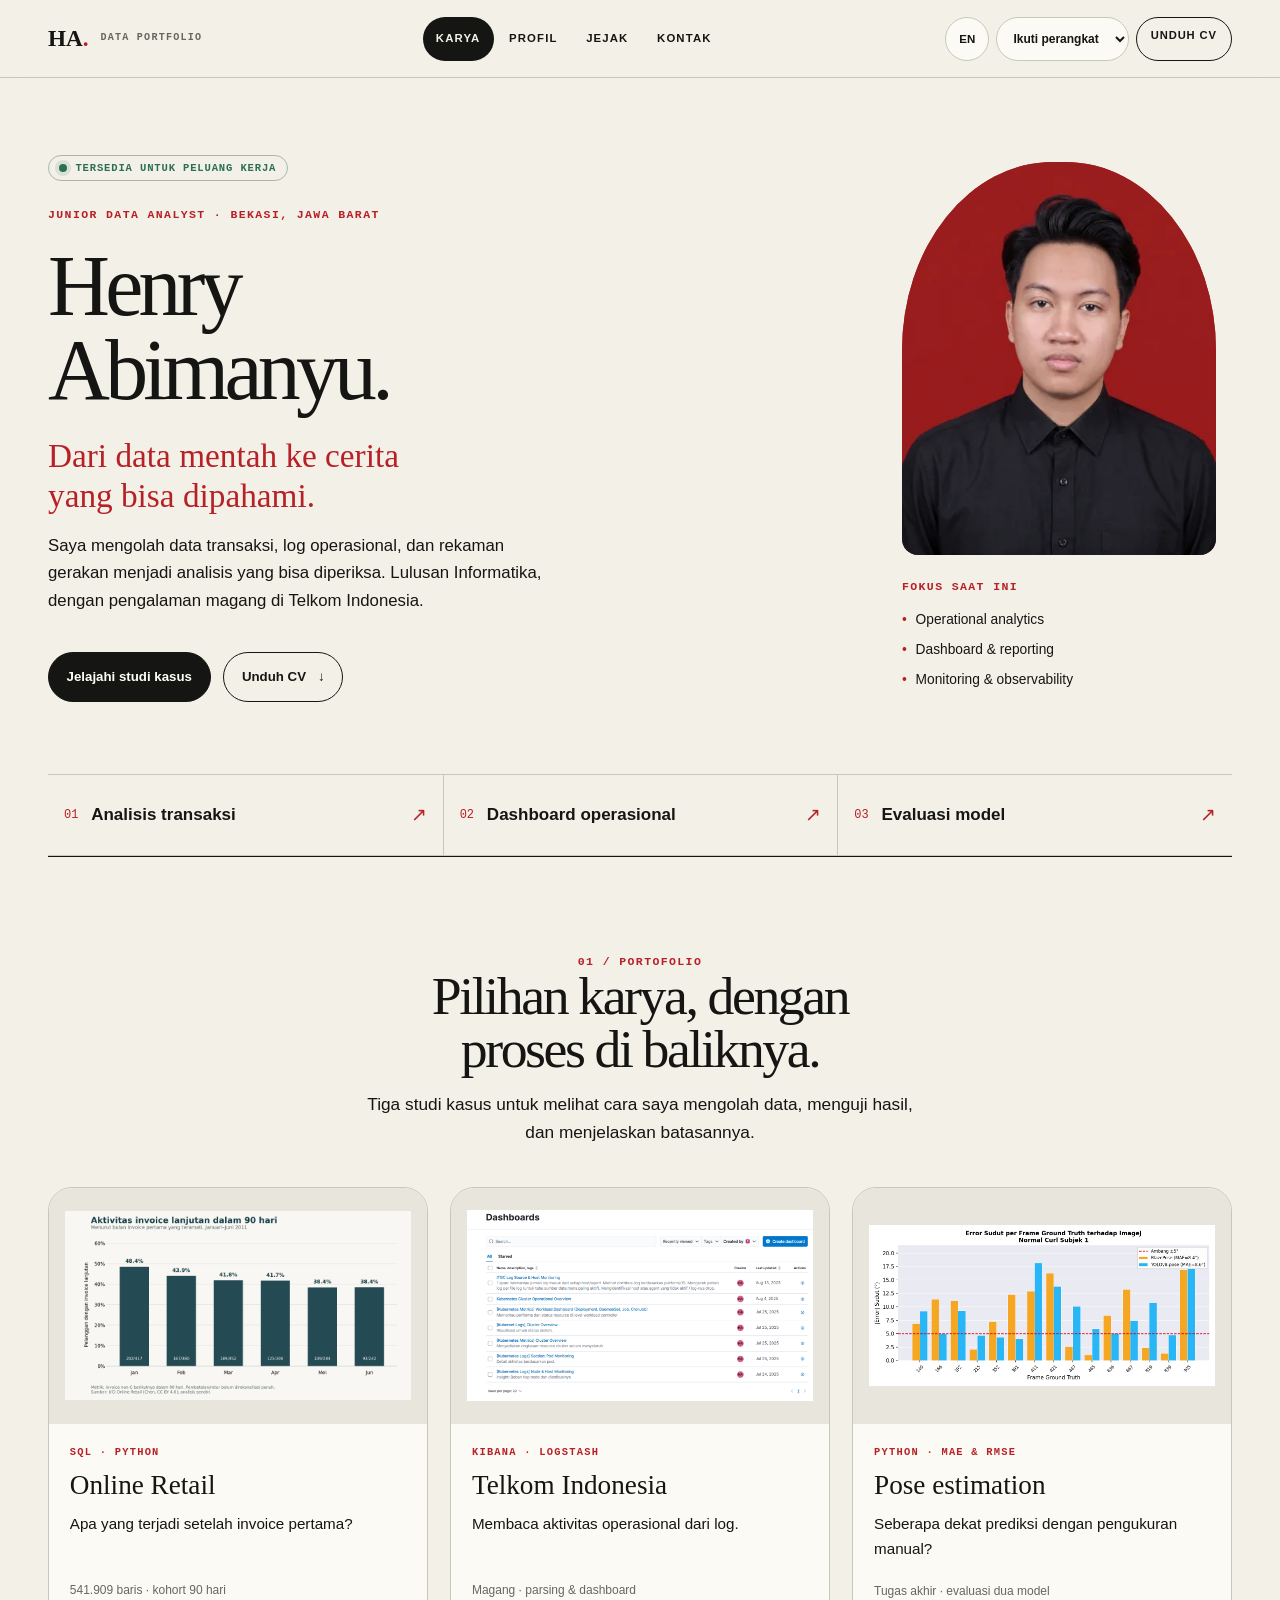
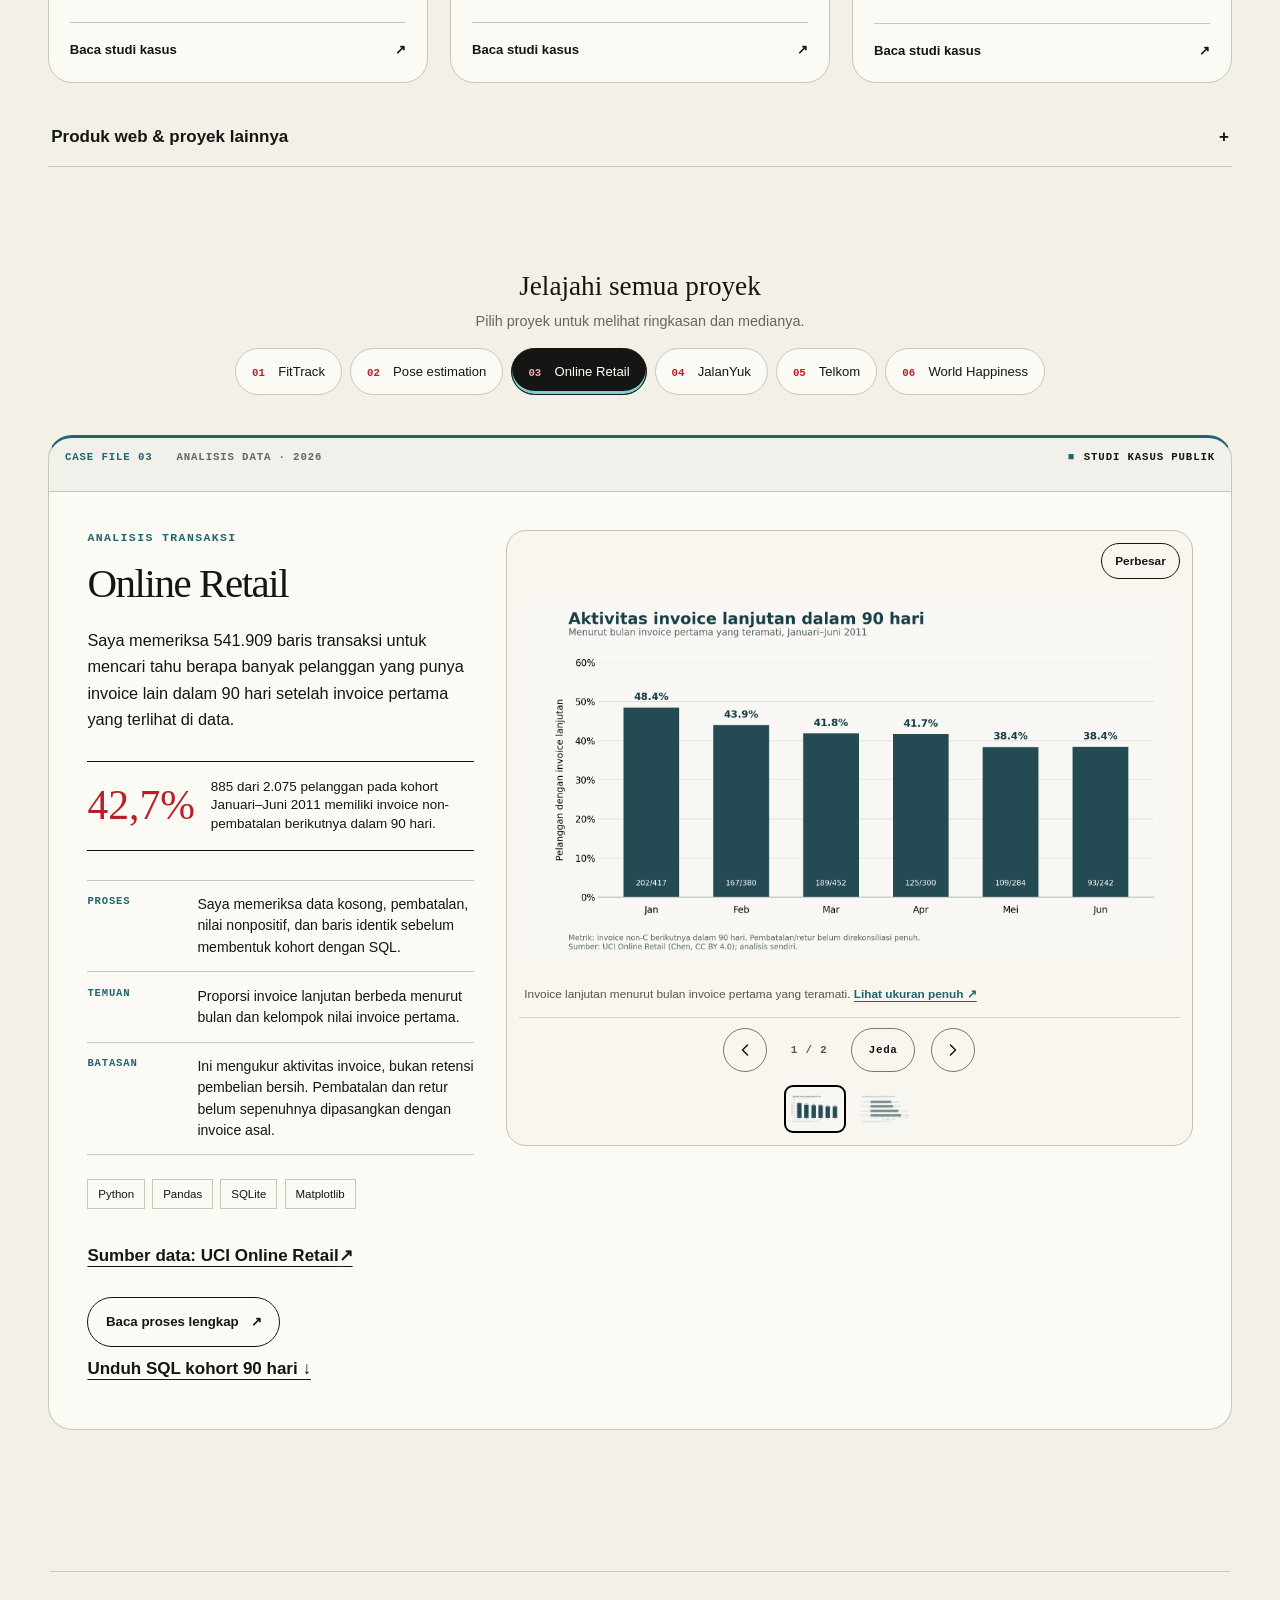
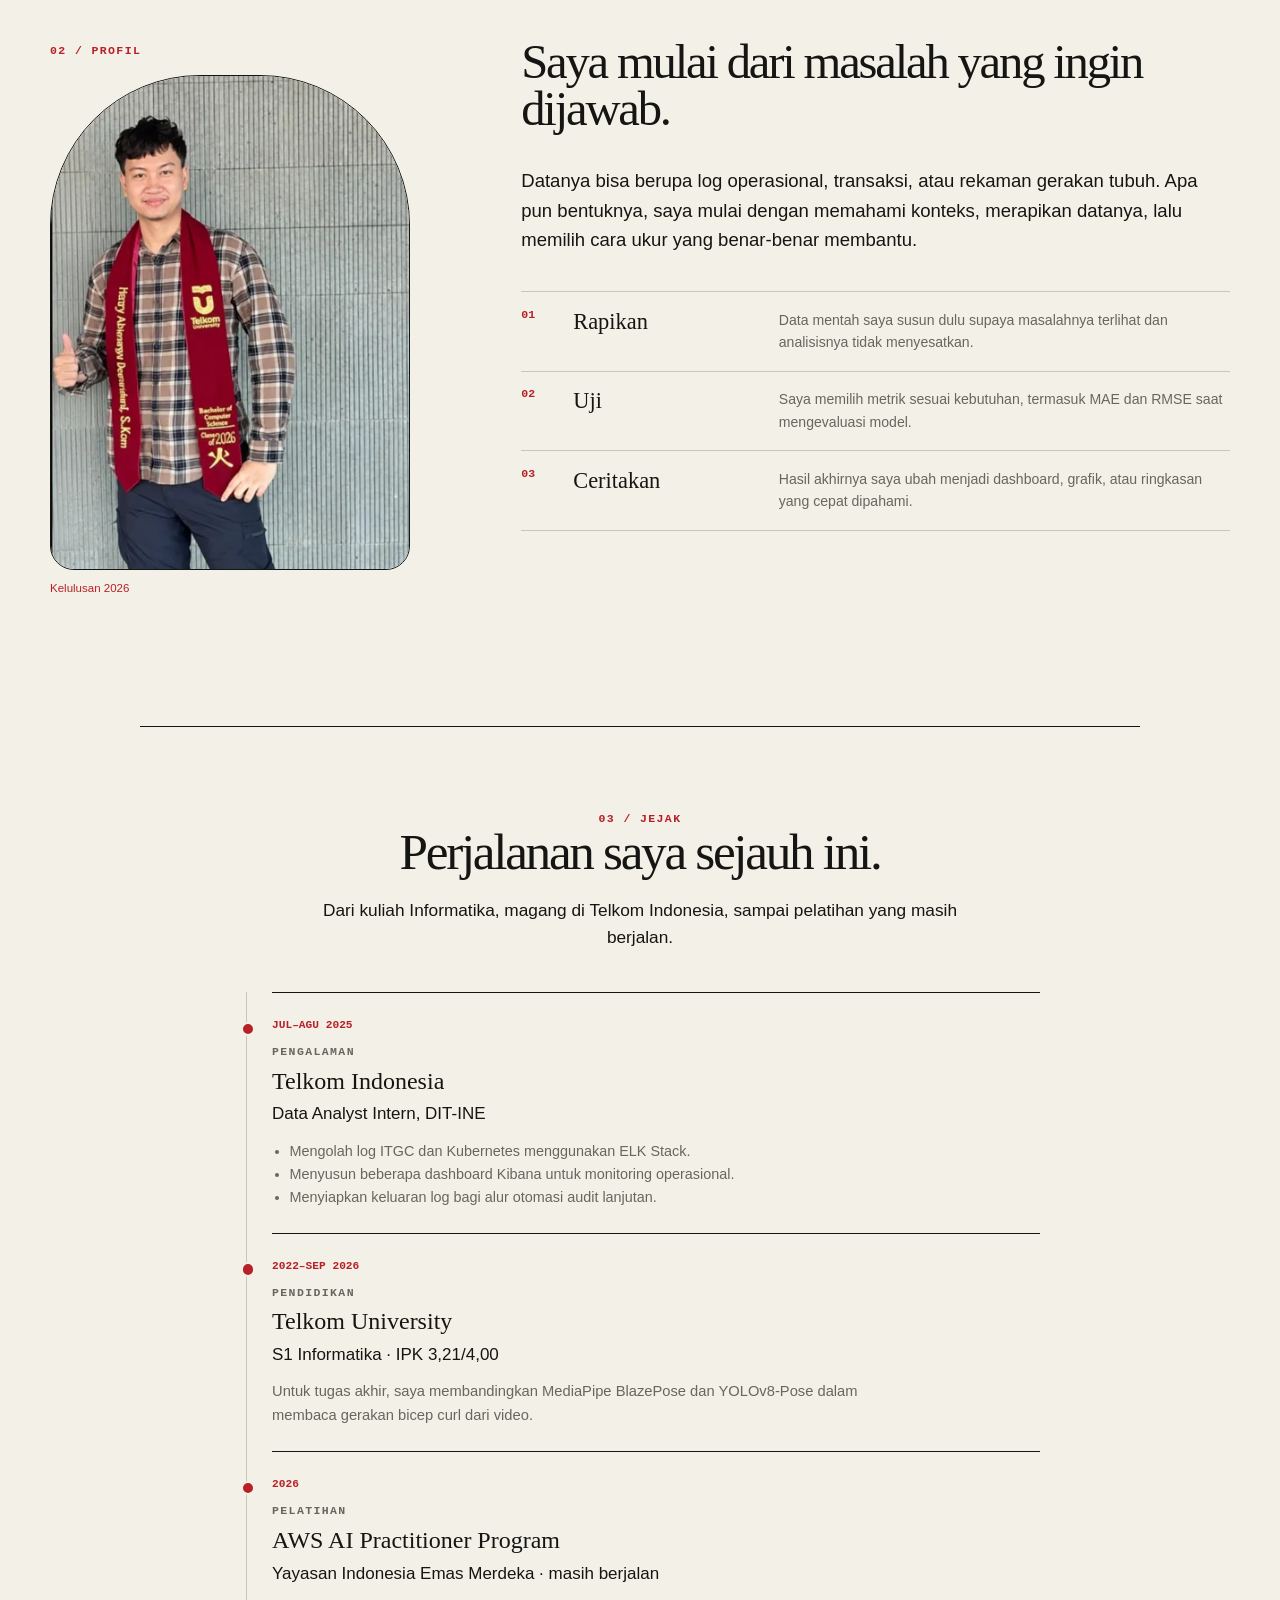
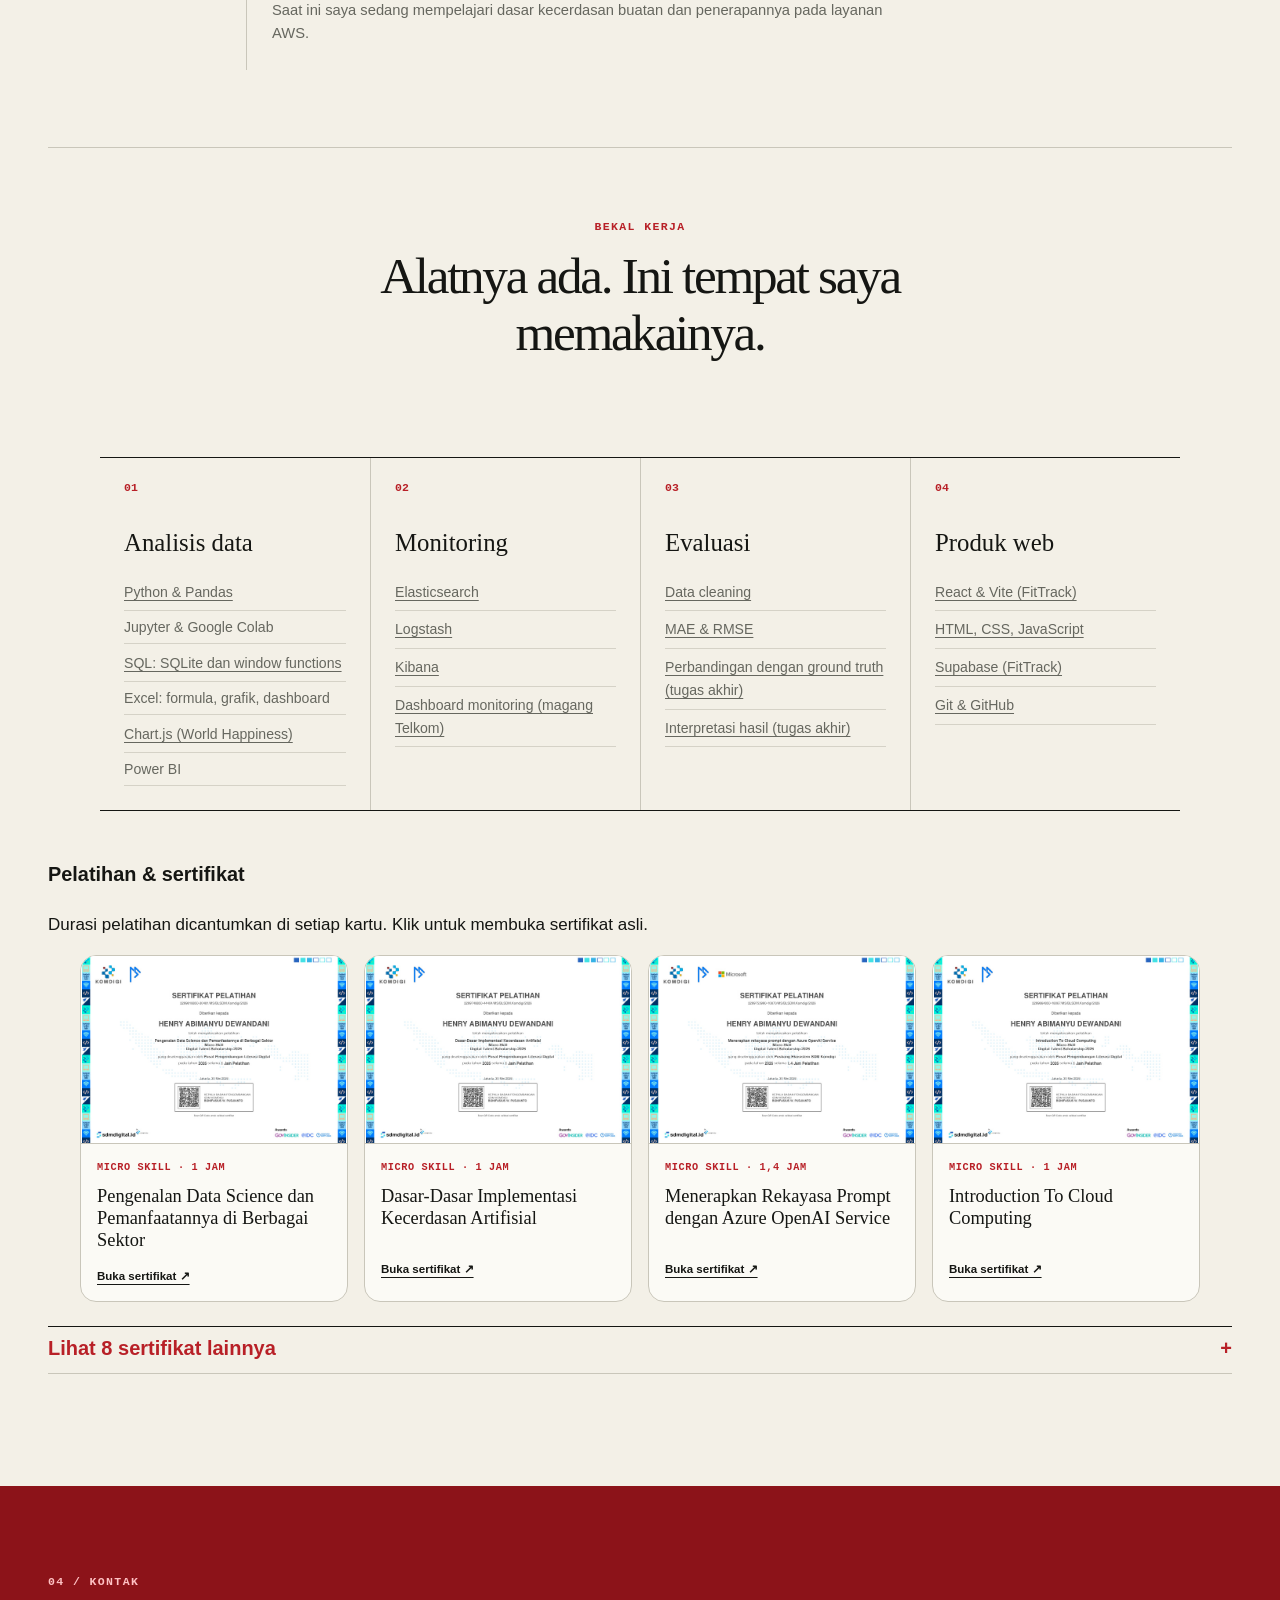
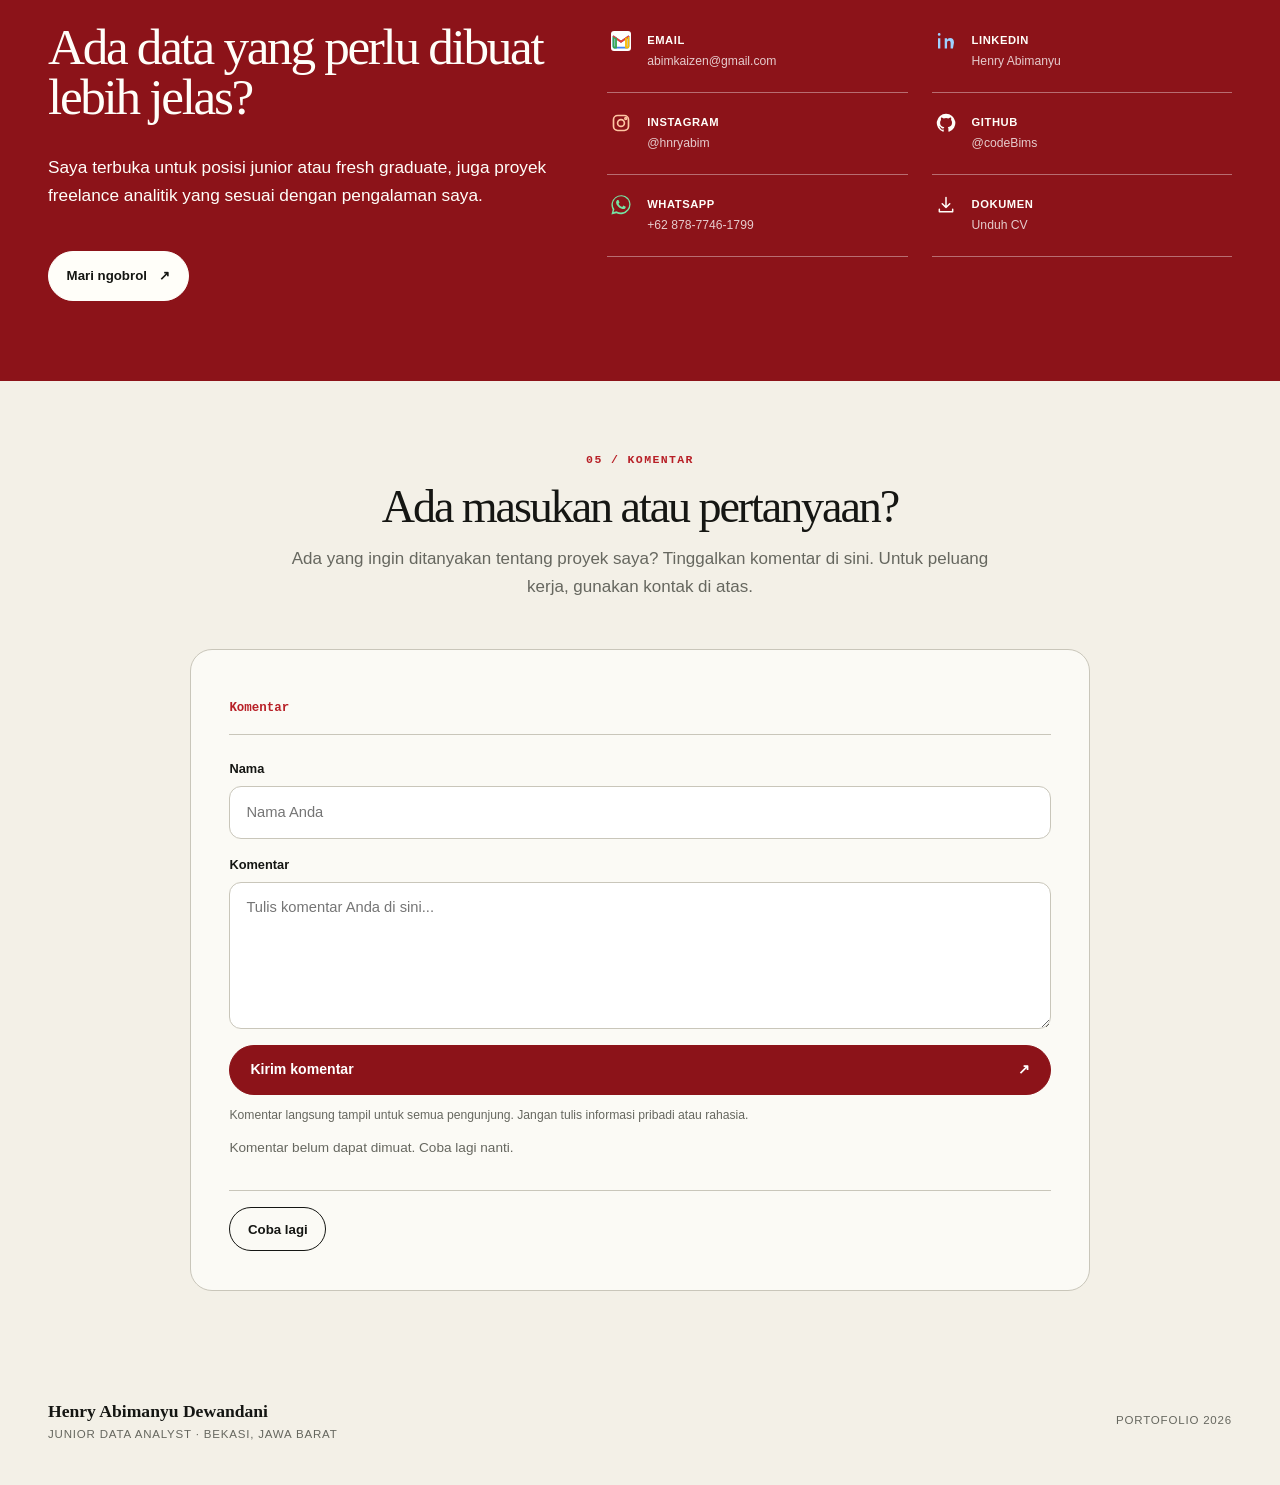
==== commit ff974b7d: "Improve portfolio discovery, case studies and accessible media experience" ====
--- a/index.html
+++ b/index.html
@@ -1,434 +1,391 @@
-<!doctype html>
+<!DOCTYPE html>
+
 <html lang="id">
 <head>
-  <meta charset="utf-8">
-  <meta name="viewport" content="width=device-width, initial-scale=1, viewport-fit=cover">
-  <meta name="description" content="Portofolio Henry Abimanyu Dewandani, Junior Data Analyst dengan fokus pada operational analytics, dashboard, observability, dan evaluasi model.">
-  <meta name="theme-color" content="#f3f0e7">
-  <meta name="color-scheme" content="light dark">
-  <meta name="apple-mobile-web-app-capable" content="yes">
-  <meta name="apple-mobile-web-app-status-bar-style" content="default">
-  <meta name="apple-mobile-web-app-title" content="Henry Portfolio">
-  <title>Henry Abimanyu | Junior Data Analyst</title>
-  <link rel="icon" href="./assets/favicon.svg" type="image/svg+xml">
-  <link rel="manifest" href="./site.webmanifest">
-  <script>document.documentElement.dataset.theme = (localStorage.getItem('portfolio-theme') || 'auto') === 'auto' ? (matchMedia('(prefers-color-scheme: dark)').matches ? 'dark' : 'light') : localStorage.getItem('portfolio-theme');</script>
-  <link rel="stylesheet" href="./styles.css?v=20261103d">
+<meta charset="utf-8"/>
+<meta content="width=device-width, initial-scale=1, viewport-fit=cover" name="viewport"/>
+<meta content="Portofolio Henry Abimanyu Dewandani, Junior Data Analyst dengan fokus pada operational analytics, dashboard, observability, dan evaluasi model." name="description"/>
+<meta content="#f3f0e7" name="theme-color"/>
+<meta content="light dark" name="color-scheme"/>
+<meta content="yes" name="apple-mobile-web-app-capable"/>
+<meta content="default" name="apple-mobile-web-app-status-bar-style"/>
+<meta content="Henry Portfolio" name="apple-mobile-web-app-title"/>
+<title>Henry Abimanyu | Junior Data Analyst</title>
+<link href="./assets/favicon.svg" rel="icon" type="image/svg+xml"/>
+<link href="./site.webmanifest" rel="manifest"/>
+<script>try { const t = localStorage.getItem('portfolio-theme') || 'auto'; document.documentElement.dataset.theme = t === 'auto' ? (matchMedia('(prefers-color-scheme: dark)').matches ? 'dark' : 'light') : t; } catch { document.documentElement.dataset.theme = matchMedia('(prefers-color-scheme: dark)').matches ? 'dark' : 'light'; }</script>
+<link href="./styles.css?v=20261103d" rel="stylesheet"/>
+<link href="https://codebims.github.io/" rel="canonical"/><meta content="website" property="og:type"/><meta content="https://codebims.github.io/" property="og:url"/><meta content="Henry Abimanyu | Junior Data Analyst" property="og:title"/><meta content="Analisis transaksi, dashboard operasional, dan evaluasi model. Lihat proses, hasil, dan batasan di setiap studi kasus." property="og:description"/><meta content="https://codebims.github.io/assets/social-preview.jpg" property="og:image"/><meta content="summary_large_image" name="twitter:card"/><link href="./refinements.css?v=20261115r3" rel="stylesheet"/>
+<link href="./refinements.css?v=20261115r3" rel="stylesheet"/>
 </head>
 <body>
-  <a class="skip-link" href="#konten">Lewati ke konten</a>
-  <svg class="icon-library" xmlns="http://www.w3.org/2000/svg" aria-hidden="true" focusable="false">
-    <symbol id="icon-gmail" viewBox="0 0 24 24"><path d="M3 6.5 12 13l9-6.5v11.8a1.7 1.7 0 0 1-1.7 1.7H4.7A1.7 1.7 0 0 1 3 18.3Z" fill="none" stroke="#4285f4" stroke-width="2.2"/><path d="M3 6.5 12 13l9-6.5" fill="none" stroke="#ea4335" stroke-width="2.2" stroke-linecap="round" stroke-linejoin="round"/><path d="M3 8v10.3A1.7 1.7 0 0 0 4.7 20H6V9" fill="none" stroke="#34a853" stroke-width="2.2"/><path d="M18 9v11h1.3a1.7 1.7 0 0 0 1.7-1.7V8" fill="none" stroke="#fbbc04" stroke-width="2.2"/></symbol>
-    <symbol id="icon-linkedin" viewBox="0 0 24 24"><path d="M5.2 8.6H2.4V21h2.8zM3.8 2.5a1.65 1.65 0 1 0 0 3.3 1.65 1.65 0 0 0 0-3.3ZM21.6 13.9c0-3.75-2-5.5-4.7-5.5a4.05 4.05 0 0 0-3.65 2V8.6h-2.8V21h2.8v-6.15c0-1.62.31-3.18 2.3-3.18 1.96 0 1.98 1.84 1.98 3.29V21h2.8z"/></symbol>
-    <symbol id="icon-instagram" viewBox="0 0 24 24"><rect x="3" y="3" width="18" height="18" rx="5" fill="none" stroke="currentColor" stroke-width="2"/><circle cx="12" cy="12" r="4.1" fill="none" stroke="currentColor" stroke-width="2"/><circle cx="17.7" cy="6.5" r="1.15"/></symbol>
-    <symbol id="icon-github" viewBox="0 0 24 24"><path d="M12 .9a11.1 11.1 0 0 0-3.5 21.63c.56.1.76-.24.76-.54v-2.1c-3.1.68-3.76-1.32-3.76-1.32-.51-1.3-1.24-1.65-1.24-1.65-1.01-.69.08-.68.08-.68 1.12.08 1.71 1.15 1.71 1.15 1 1.7 2.62 1.21 3.26.92.1-.72.39-1.21.71-1.49-2.48-.28-5.09-1.24-5.09-5.53 0-1.22.44-2.22 1.15-3-.12-.28-.5-1.42.11-2.96 0 0 .94-.3 3.08 1.14a10.7 10.7 0 0 1 5.6 0c2.14-1.44 3.08-1.14 3.08-1.14.61 1.54.23 2.68.11 2.96.72.78 1.15 1.78 1.15 3 0 4.3-2.61 5.24-5.1 5.52.4.35.76 1.03.76 2.08v3.1c0 .3.2.65.77.54A11.1 11.1 0 0 0 12 .9Z"/></symbol>
-    <symbol id="icon-whatsapp" viewBox="0 0 24 24"><path d="M20.5 3.5A11.8 11.8 0 0 0 2 17.7L.5 23.5l6-1.6A11.8 11.8 0 0 0 20.5 3.5ZM12 21a9.7 9.7 0 0 1-4.9-1.3l-.4-.2-3.6 1 1-3.5-.3-.5A9.8 9.8 0 1 1 12 21Zm5.4-7.3c-.3-.1-1.7-.8-2-.9-.3-.1-.5-.1-.7.2l-.9 1.1c-.2.2-.4.2-.7.1-.3-.2-1.2-.4-2.3-1.4-.9-.8-1.4-1.7-1.6-2-.2-.3 0-.5.1-.6l.5-.6.3-.5c.1-.2 0-.4 0-.5 0-.1-.7-1.6-.9-2.1-.2-.5-.5-.4-.7-.4h-.6c-.2 0-.5.1-.8.4-.3.3-1 1-1 2.4s1 2.8 1.1 3c.1.2 2 3.1 4.9 4.3.7.3 1.2.4 1.6.5.7.2 1.3.2 1.8.1.6-.1 1.7-.7 1.9-1.3.2-.6.2-1.2.2-1.3-.1-.1-.3-.2-.6-.4Z"/></symbol>
-    <symbol id="icon-download" viewBox="0 0 24 24"><path d="M12 3v12m0 0 4.5-4.5M12 15l-4.5-4.5M4 17v3h16v-3" fill="none" stroke="currentColor" stroke-width="1.8" stroke-linecap="round" stroke-linejoin="round"/></symbol>
-  </svg>
-
-  <header class="site-header">
-    <a class="brand" href="#atas" aria-label="Kembali ke atas">
-      <strong>HA<span>.</span></strong>
-      <small>Data portfolio</small>
-    </a>
-    <nav class="section-nav" aria-label="Navigasi bagian">
-      <a href="#profil">Profil</a>
-      <a href="#karya">Portofolio</a>
-      <a href="#pengalaman">Jejak</a>
-      <a href="#kontak">Kontak</a>
-      <a href="#komentar">Komentar</a>
-    </nav>
-    <div class="header-tools">
-      <button class="utility-control" id="language-toggle" type="button" aria-label="Switch to English" title="Switch to English">EN</button>
-      <button class="utility-control" id="theme-toggle" type="button" aria-label="Tema: ikuti perangkat. Klik untuk mode terang" title="Tema: ikuti perangkat">◐</button>
-      <a class="header-cta" href="./assets/CV-Henry-Abimanyu.pdf?v=20261103v7" download>Unduh CV</a>
-    </div>
-    <div class="scroll-progress" aria-hidden="true"></div>
-  </header>
-
-  <main id="konten">
-    <section class="hero" id="atas">
-      <div class="hero-copy">
-        <p class="availability"><span aria-hidden="true"></span>Tersedia untuk peluang kerja</p>
-        <p class="eyebrow">Junior Data Analyst · Bekasi, Jawa Barat</p>
-        <h1>Dari log dan gerakan,<br><em>menjadi informasi yang jelas.</em></h1>
-        <p class="lede">Saya Henry Abimanyu Dewandani, lulusan Informatika yang tertarik pada analisis data. Saat magang, saya membuat dashboard dari log operasional. Dalam tugas akhir, saya menguji model pembaca gerakan. Di sini saya tunjukkan proses dan hasil yang bisa diperiksa.</p>
-        <div class="hero-actions">
-          <a class="button" href="#karya">Jelajahi studi kasus</a>
-          <a class="button button-quiet" href="./assets/CV-Henry-Abimanyu.pdf?v=20261103v7" download>Unduh CV <span aria-hidden="true">↓</span></a>
-        </div>
-      </div>
-
-      <aside class="hero-profile" aria-label="Profil singkat Henry">
-        <figure class="portrait">
-          <img src="./assets/henry-abimanyu.jpg" alt="Potret Henry Abimanyu dengan latar merah" width="1838" height="2304" decoding="async" fetchpriority="high">
-        </figure>
-        <div class="profile-note">
-          <p class="micro-label">Fokus saat ini</p>
-          <ul>
-            <li>Operational analytics</li>
-            <li>Dashboard & reporting</li>
-            <li>Monitoring & observability</li>
-          </ul>
-        </div>
-      </aside>
-
-      <dl class="proof-strip" aria-label="Ringkasan profil">
-        <div><dt>06</dt><dd>Studi kasus terpilih</dd></div>
-        <div><dt>01</dt><dd>Pengalaman magang</dd></div>
-        <div><dt>01</dt><dd>Tugas akhir evaluasi model</dd></div>
-        <div><dt>2026</dt><dd>S1 Informatika</dd></div>
-      </dl>
-    </section>
-
-    <section class="positioning" id="profil" aria-labelledby="positioning-title">
-      <p class="section-label">01 / Profil</p>
-      <div class="positioning-photo-wrap">
-        <div class="about-photo">
-          <img src="./assets/henry-graduation.png" alt="Henry Abimanyu mengenakan selempang kelulusan Telkom University" width="515" height="709" loading="lazy">
-        </div>
-        <p>Kelulusan 2026</p>
-      </div>
-      <div class="positioning-copy">
-        <h2 id="positioning-title">Saya mulai dari masalah yang ingin dijawab.</h2>
-        <p class="intro-text">Datanya bisa berupa log operasional, transaksi, atau rekaman gerakan tubuh. Apa pun bentuknya, saya mulai dengan memahami konteks, merapikan datanya, lalu memilih cara ukur yang benar-benar membantu.</p>
-        <div class="principles">
-          <article><span>01</span><h3>Rapikan</h3><p>Data mentah saya susun dulu supaya masalahnya terlihat dan analisisnya tidak menyesatkan.</p></article>
-          <article><span>02</span><h3>Uji</h3><p>Saya memilih metrik sesuai kebutuhan, termasuk MAE dan RMSE saat mengevaluasi model.</p></article>
-          <article><span>03</span><h3>Ceritakan</h3><p>Hasil akhirnya saya ubah menjadi dashboard, grafik, atau ringkasan yang cepat dipahami.</p></article>
-        </div>
-      </div>
-    </section>
-
-    <section class="portfolio-hub" id="karya" aria-labelledby="portfolio-title">
-      <div class="section-heading">
-        <p class="section-label">02 / Portofolio</p>
-        <div><h2 id="portfolio-title">Mau lihat yang saya kerjakan?</h2><p>Mulai dari proyek yang paling menarik perhatian Anda. Tiap studi kasus membahas apa yang saya kerjakan, alasan di baliknya, dan batasan yang masih ada.</p></div>
-      </div>
-      <div class="portfolio-tabs" role="tablist" aria-label="Isi portofolio">
-        <button type="button" role="tab" id="tab-proyek" aria-controls="panel-proyek" aria-selected="true" tabindex="0" data-portfolio-tab="proyek">Proyek <span>06</span></button>
-        <button type="button" role="tab" id="tab-sertifikat" aria-controls="panel-sertifikat" aria-selected="false" tabindex="-1" data-portfolio-tab="sertifikat">Sertifikat <span>12</span></button>
-        <button type="button" role="tab" id="tab-keahlian" aria-controls="panel-keahlian" aria-selected="false" tabindex="-1" data-portfolio-tab="keahlian">Keahlian</button>
-      </div>
-      <div id="panel-proyek" role="tabpanel" aria-labelledby="tab-proyek" class="portfolio-panel">
-        <div class="case-switcher" aria-label="Pilih studi kasus">
-          <button type="button" data-case="fittrack" aria-pressed="true"><span>01</span> FitTrack</button>
-          <button type="button" data-case="pose" aria-pressed="false"><span>02</span> Pose estimation</button>
-          <button type="button" data-case="online-retail" aria-pressed="false"><span>03</span> Online Retail</button>
-          <button type="button" data-case="jalanyuk" aria-pressed="false"><span>04</span> JalanYuk</button>
-          <button type="button" data-case="telkom" aria-pressed="false"><span>05</span> Telkom</button>
-          <button type="button" data-case="happiness" aria-pressed="false"><span>06</span> World Happiness</button>
-        </div>
-      <article class="case-study case-fittrack" id="fittrack">
-        <header class="case-header">
-          <div><span class="case-index">Case file 01</span><span class="case-year">Produk pribadi · 2026</span></div>
-          <p class="case-status">Live product</p>
-        </header>
-        <div class="case-body">
-          <div class="case-copy">
-            <p class="case-kicker">Product analytics</p>
-            <h3>FitTrack</h3>
-            <p class="case-summary">Saya membangun FitTrack agar catatan latihan bisa dilihat kembali sebagai progres. Pengguna dapat mencatat sesi, membandingkan riwayat, dan membaca grafiknya, termasuk saat sedang offline.</p>
-            <dl class="case-facts">
-              <div><dt>Tantangan</dt><dd>Catatan latihan mudah tercecer dan sulit dibaca kembali sebagai progres.</dd></div>
-              <div><dt>Pendekatan</dt><dd>Saya menyatukan pencatatan, riwayat, grafik progres, volume mingguan, dan estimasi 1RM, yaitu perkiraan beban maksimal untuk satu repetisi.</dd></div>
-              <div><dt>Kontribusi</dt><dd>Saya merancang alur, membangun aplikasinya, lalu menguji kembali perilaku fitur analitiknya.</dd></div>
-            </dl>
-            <ul class="tags" aria-label="Teknologi FitTrack">
-              <li>React</li><li>Vite</li><li>Supabase</li><li>Data visualization</li>
-            </ul>
-            <a class="case-link" href="https://fittrack-mocha-iota.vercel.app/" target="_blank" rel="noreferrer">Kunjungi FitTrack <span aria-hidden="true">↗</span></a>
-          </div>
-          <div class="project-gallery" data-gallery tabindex="0" role="region" aria-roledescription="carousel" aria-label="Tampilan fitur FitTrack">
-            <figure data-gallery-slide role="group" aria-roledescription="slide" aria-label="1 dari 3"><img src="./assets/fittrack-quick-import.png" alt="Tampilan hasil Quick Import dua set pada FitTrack" width="1110" height="625" loading="lazy" decoding="async"><figcaption>Quick Import dengan tahap peninjauan.</figcaption></figure>
-            <figure data-gallery-slide role="group" aria-roledescription="slide" aria-label="2 dari 3" hidden><img src="./assets/fittrack-drop-set.png" alt="Tampilan pencatatan drop set pada FitTrack" width="639" height="729" loading="lazy" decoding="async"><figcaption>Pencatatan drop set.</figcaption></figure>
-            <figure data-gallery-slide role="group" aria-roledescription="slide" aria-label="3 dari 3" hidden><img src="./assets/fittrack-workout-summary.jpg" alt="Ringkasan latihan FitTrack di perangkat seluler" width="329" height="711" loading="lazy" decoding="async"><figcaption>Ringkasan dan perbandingan sesi.</figcaption></figure>
-            <div class="gallery-controls"><button type="button" data-gallery-prev aria-label="Tampilan sebelumnya"><svg viewBox="0 0 24 24" aria-hidden="true"><path d="m15 18-6-6 6-6"/></svg></button><p aria-live="polite"><span data-gallery-current>1</span><span aria-hidden="true"> / </span><span data-gallery-total>3</span></p><button class="gallery-autoplay" type="button" data-gallery-toggle>Jeda</button><button type="button" data-gallery-next aria-label="Tampilan berikutnya"><svg viewBox="0 0 24 24" aria-hidden="true"><path d="m9 18 6-6-6-6"/></svg></button></div>
-          </div>
-        </div>
-      </article>
-
-      <article class="case-study case-pose" id="pose">
-        <header class="case-header">
-          <div><span class="case-index">Case file 02</span><span class="case-year">Tugas akhir · 2025–2026</span></div>
-          <p class="case-status">Model evaluation</p>
-        </header>
-        <div class="case-body">
-          <div class="case-copy">
-            <p class="case-kicker">Computer vision analysis</p>
-            <h3>Evaluasi pose estimation untuk analisis gerakan</h3>
-            <p class="case-summary">Dalam tugas akhir ini, saya membandingkan MediaPipe BlazePose dan YOLOv8-Pose dengan pengukuran manual dari ImageJ pada video bicep curl.</p>
-            <div class="result-callout" aria-label="Hasil terpilih">
-              <strong>8/8</strong>
-              <p>repetisi berhasil terdeteksi oleh BlazePose pada salah satu skenario pengujian yang tercantum di CV.</p>
-            </div>
-            <dl class="case-facts">
-              <div><dt>Metrik</dt><dd>MAE dan RMSE untuk mengukur selisih prediksi model dari pengukuran manual.</dd></div>
-              <div><dt>Output</dt><dd>Sudut siku, jumlah repetisi, range of motion, angular velocity, dan time under tension.</dd></div>
-              <div><dt>Temuan</dt><dd>Normal curl subjek 1: MAE BlazePose 8,4° dan YOLOv8-Pose 8,6°.</dd></div>
-            </dl>
-            <ul class="tags" aria-label="Teknologi tugas akhir">
-              <li>Python</li><li>Pandas</li><li>MediaPipe</li><li>YOLOv8-Pose</li><li>ImageJ</li>
-            </ul>
-          </div>
-          <div class="project-gallery" data-gallery tabindex="0" role="region" aria-roledescription="carousel" aria-label="Visualisasi evaluasi pose estimation">
-            <figure data-gallery-slide role="group" aria-roledescription="slide" aria-label="1 dari 3"><img src="./assets/pose-estimation-workflow.png" alt="Diagram alur kerja sistem komparasi BlazePose dan YOLOv8-Pose" width="2960" height="1280" loading="lazy" decoding="async"><figcaption>Alur evaluasi dari video hingga tabel, grafik, dan CSV.</figcaption></figure>
-            <figure data-gallery-slide role="group" aria-roledescription="slide" aria-label="2 dari 3" hidden><img src="./assets/pose-estimation-chart.png" alt="Grafik error sudut BlazePose dan YOLOv8-Pose terhadap ground truth pada normal curl subjek 1" width="1350" height="630" loading="lazy" decoding="async"><figcaption>Error sudut per frame terhadap ground truth.</figcaption></figure>
-            <figure data-gallery-slide role="group" aria-roledescription="slide" aria-label="3 dari 3" hidden><video controls muted playsinline preload="metadata" poster="./assets/pose-estimation-demo-poster.jpg" width="1458" height="946" aria-label="Demo analisis gerakan bicep curl"><source src="./assets/pose-estimation-demo.mp4" type="video/mp4">Browser Anda tidak mendukung video ini.</video><figcaption>Contoh pemantauan sudut siku dan repetisi pada rekaman bicep curl.</figcaption></figure>
-            <div class="gallery-controls"><button type="button" data-gallery-prev aria-label="Tampilan sebelumnya"><svg viewBox="0 0 24 24" aria-hidden="true"><path d="m15 18-6-6 6-6"/></svg></button><p aria-live="polite"><span data-gallery-current>1</span><span aria-hidden="true"> / </span><span data-gallery-total>3</span></p><button class="gallery-autoplay" type="button" data-gallery-toggle>Jeda</button><button type="button" data-gallery-next aria-label="Tampilan berikutnya"><svg viewBox="0 0 24 24" aria-hidden="true"><path d="m9 18 6-6-6-6"/></svg></button></div>
-          </div>
-        </div>
-      </article>
-
-      <article class="case-study case-retail" id="online-retail">
-        <header class="case-header">
-          <div><span class="case-index">Case file 03</span><span class="case-year">Analisis data · 2026</span></div>
-          <p class="case-status">Studi kasus publik</p>
-        </header>
-        <div class="case-body">
-          <div class="case-copy">
-            <p class="case-kicker">Analisis transaksi</p>
-            <h3>Online Retail</h3>
-            <p class="case-summary">Saya memeriksa 541.909 baris transaksi untuk mencari tahu berapa banyak pelanggan yang punya invoice lain dalam 90 hari setelah invoice pertama yang terlihat di data.</p>
-            <div class="result-callout" aria-label="Hasil utama">
-              <strong>42,7%</strong>
-              <p>885 dari 2.075 pelanggan pada kohort Januari–Juni 2011 memiliki invoice non-pembatalan berikutnya dalam 90 hari.</p>
-            </div>
-            <dl class="case-facts">
-              <div><dt>Proses</dt><dd>Saya memeriksa data kosong, pembatalan, nilai nonpositif, dan baris identik sebelum membentuk kohort dengan SQL.</dd></div>
-              <div><dt>Temuan</dt><dd>Proporsi invoice lanjutan berbeda menurut bulan dan kelompok nilai invoice pertama.</dd></div>
-              <div><dt>Batasan</dt><dd>Ini mengukur aktivitas invoice, bukan retensi pembelian bersih. Pembatalan dan retur belum sepenuhnya dipasangkan dengan invoice asal.</dd></div>
-            </dl>
-            <ul class="tags" aria-label="Teknologi analisis Online Retail"><li>Python</li><li>Pandas</li><li>SQLite</li><li>Matplotlib</li></ul>
-            <a class="case-link" href="https://archive.ics.uci.edu/dataset/352/online+retail" target="_blank" rel="noreferrer">Sumber data: UCI Online Retail <span aria-hidden="true">↗</span></a>
-          </div>
-          <div class="project-gallery" data-gallery tabindex="0" role="region" aria-roledescription="carousel" aria-label="Grafik analisis Online Retail">
-            <figure data-gallery-slide role="group" aria-roledescription="slide" aria-label="1 dari 2"><img src="./assets/online-retail-by-month.png" alt="Persentase pelanggan dengan invoice lanjutan dalam 90 hari menurut bulan, Januari sampai Juni 2011" width="1980" height="1080" loading="lazy" decoding="async"><figcaption>Invoice lanjutan menurut bulan invoice pertama yang teramati. <a href="./assets/online-retail-by-month.png" target="_blank" rel="noreferrer">Lihat ukuran penuh ↗</a></figcaption></figure>
-            <figure data-gallery-slide role="group" aria-roledescription="slide" aria-label="2 dari 2" hidden><img src="./assets/online-retail-by-first-invoice.png" alt="Persentase invoice lanjutan menurut empat kelompok nilai invoice pertama" width="1980" height="1080" loading="lazy" decoding="async"><figcaption>Perbandingan menurut nilai invoice pertama. Hubungan ini bersifat deskriptif. <a href="./assets/online-retail-by-first-invoice.png" target="_blank" rel="noreferrer">Lihat ukuran penuh ↗</a></figcaption></figure>
-            <div class="gallery-controls"><button type="button" data-gallery-prev aria-label="Grafik sebelumnya"><svg viewBox="0 0 24 24" aria-hidden="true"><path d="m15 18-6-6 6-6"/></svg></button><p aria-live="polite"><span data-gallery-current>1</span><span aria-hidden="true"> / </span><span data-gallery-total>2</span></p><button class="gallery-autoplay" type="button" data-gallery-toggle>Jeda</button><button type="button" data-gallery-next aria-label="Grafik berikutnya"><svg viewBox="0 0 24 24" aria-hidden="true"><path d="m9 18 6-6-6-6"/></svg></button></div>
-          </div>
-        </div>
-      </article>
-
-      <article class="case-study case-jalanyuk" id="jalanyuk">
-        <header class="case-header">
-          <div><span class="case-index">Case file 04</span><span class="case-year">Proyek pribadi · 2026</span></div>
-          <p class="case-status">Prototipe</p>
-        </header>
-        <div class="case-body">
-          <div class="case-copy">
-            <p class="case-kicker">Data lokasi & produk</p>
-            <h3>JalanYuk</h3>
-            <p class="case-summary">JalanYuk adalah prototipe untuk mencari destinasi dan menyusun rute dalam satu alur. Bagian tersulitnya bukan sekadar menampilkan tempat, tetapi memastikan sumber dan identitas setiap lokasi tetap jelas.</p>
-            <dl class="case-facts">
-              <div><dt>Data</dt><dd>Katalog memakai data OpenStreetMap, sedangkan pencarian tempat tambahan menggunakan Photon.</dd></div>
-              <div><dt>Kontribusi</dt><dd>Saya membangun pencarian, pin lokasi manual, perencanaan rute, serta cadangan data perjalanan terenkripsi.</dd></div>
-              <div><dt>Batasan</dt><dd>Cakupan katalog belum merata di seluruh Indonesia. Rute juga tetap perlu diperiksa sebelum digunakan di perjalanan.</dd></div>
-            </dl>
-            <ul class="tags" aria-label="Teknologi JalanYuk"><li>Next.js</li><li>OpenStreetMap</li><li>Photon</li><li>Data lokasi</li></ul>
-            <a class="case-link" href="https://github.com/codeBims/JalanYuk" target="_blank" rel="noreferrer">Lihat kode dan batasan produk <span aria-hidden="true">↗</span></a>
-          </div>
-          <div class="project-gallery" data-gallery tabindex="0" role="region" aria-roledescription="carousel" aria-label="Tampilan fitur JalanYuk">
-            <figure data-gallery-slide role="group" aria-roledescription="slide" aria-label="1 dari 2"><img src="./assets/jalanyuk-explore.png" alt="Halaman Jelajahi JalanYuk dengan pencarian dan katalog destinasi" width="1440" height="1000" loading="lazy" decoding="async"><figcaption>Jelajahi: katalog destinasi dengan sumber lokasi yang dapat ditelusuri.</figcaption></figure>
-            <figure data-gallery-slide role="group" aria-roledescription="slide" aria-label="2 dari 2" hidden><img src="./assets/jalanyuk-route.png" alt="Halaman Rute Kustom JalanYuk dengan pilihan moda dan titik perjalanan" width="1440" height="1000" loading="lazy" decoding="async"><figcaption>Rute Kustom: pilih moda, titik awal, singgah, dan tujuan.</figcaption></figure>
-            <div class="gallery-controls"><button type="button" data-gallery-prev aria-label="Tampilan sebelumnya"><svg viewBox="0 0 24 24" aria-hidden="true"><path d="m15 18-6-6 6-6"/></svg></button><p aria-live="polite"><span data-gallery-current>1</span><span aria-hidden="true"> / </span><span data-gallery-total>2</span></p><button class="gallery-autoplay" type="button" data-gallery-toggle>Jeda</button><button type="button" data-gallery-next aria-label="Tampilan berikutnya"><svg viewBox="0 0 24 24" aria-hidden="true"><path d="m9 18 6-6-6-6"/></svg></button></div>
-          </div>
-        </div>
-      </article>
-
-      <article class="case-study case-confidential" id="telkom">
-        <header class="case-header">
-          <div><span class="case-index">Case file 05</span><span class="case-year">Telkom Indonesia · 2025</span></div>
-          <p class="case-status">Internal system</p>
-        </header>
-        <div class="case-body">
-          <div class="case-copy">
-            <p class="case-kicker">Log & observability</p>
-            <h3>Monitoring operasional berbasis ELK Stack</h3>
-            <p class="case-summary">Saat magang di Telkom Indonesia, saya mengolah log pemeriksaan kontrol TI (ITGC) dan Kubernetes. Hasilnya disusun menjadi dashboard Kibana agar aktivitas operasional lebih mudah dipantau.</p>
-            <dl class="case-facts">
-              <div><dt>Input</dt><dd>Log operasional dari beberapa sumber dengan struktur yang belum seragam.</dd></div>
-              <div><dt>Proses</dt><dd>Saya melakukan parsing, menyusun field, memeriksa hasil tampilannya, lalu membuat dashboard.</dd></div>
-              <div><dt>Output</dt><dd>Dashboard monitoring dan keluaran log yang dapat dipakai pada tahap otomasi audit berikutnya.</dd></div>
-            </dl>
-            <ul class="tags" aria-label="Teknologi magang">
-              <li>Elasticsearch</li><li>Logstash</li><li>Kibana</li><li>Kubernetes logs</li>
-            </ul>
-          </div>
-          <div class="confidential-panel">
-            <div class="project-gallery project-gallery-photos" data-gallery tabindex="0" role="region" aria-roledescription="carousel" aria-label="Dokumentasi magang Telkom Indonesia">
-              <figure data-gallery-slide role="group" aria-roledescription="slide" aria-label="1 dari 4"><img src="./assets/telkom-dashboards.png" alt="Daftar dashboard monitoring ITGC dan Kubernetes yang dibuat saat magang di Telkom Indonesia" width="1286" height="709" loading="lazy" decoding="async"><figcaption>Daftar dashboard monitoring yang saya buat selama magang. <a href="./assets/telkom-dashboards.png" target="_blank" rel="noreferrer">Lihat ukuran penuh ↗</a></figcaption></figure>
-              <figure data-gallery-slide role="group" aria-roledescription="slide" aria-label="2 dari 4" hidden><img src="./assets/telkom-office.png" alt="Henry berfoto di depan identitas Telkom Indonesia" width="960" height="1280" loading="lazy" decoding="async"><figcaption>Hari pertama magang di Telkom Indonesia.</figcaption></figure>
-              <figure data-gallery-slide role="group" aria-roledescription="slide" aria-label="3 dari 4" hidden><img src="./assets/telkom-team.png" alt="Suasana bersama peserta magang di Telkom Jatinegara" width="1280" height="960" loading="lazy" decoding="async"><figcaption>Suasana kerja bersama peserta magang di Telkom Jatinegara.</figcaption></figure>
-              <figure data-gallery-slide role="group" aria-roledescription="slide" aria-label="4 dari 4" hidden><img src="./assets/telkom-badge.png" alt="Kartu identitas dan lanyard Digistar Internship Telkom Indonesia" width="960" height="1280" loading="lazy" decoding="async"><figcaption>Identitas peserta Digistar Internship.</figcaption></figure>
-              <div class="gallery-controls"><button type="button" data-gallery-prev aria-label="Foto sebelumnya"><svg viewBox="0 0 24 24" aria-hidden="true"><path d="m15 18-6-6 6-6"/></svg></button><p aria-live="polite"><span data-gallery-current>1</span><span aria-hidden="true"> / </span><span data-gallery-total>4</span></p><button class="gallery-autoplay" type="button" data-gallery-toggle>Jeda</button><button type="button" data-gallery-next aria-label="Foto berikutnya"><svg viewBox="0 0 24 24" aria-hidden="true"><path d="m9 18 6-6-6-6"/></svg></button></div>
-            </div>
-            <p><strong>Catatan privasi.</strong> Tangkapan layar daftar dashboard ini ditampilkan dengan izin. Data log, nama host, dan isi dashboard internal tetap tidak saya publikasikan.</p>
-          </div>
-        </div>
-      </article>
-      <article class="case-study case-happiness" id="happiness">
-        <header class="case-header">
-          <div><span class="case-index">Case file 06</span><span class="case-year">Proyek kelompok · 2026</span></div>
-          <p class="case-status">Dashboard publik</p>
-        </header>
-        <div class="case-body">
-          <div class="case-copy">
-            <p class="case-kicker">Visualisasi data</p>
-            <h3>World Happiness Dashboard</h3>
-            <p class="case-summary">Dalam proyek kelompok ini, saya menyiapkan data World Happiness Report dan membuat dua grafik dengan Chart.js. Keduanya membantu pembaca membandingkan negara pada 2023 dan melihat perubahan skor dari tahun ke tahun.</p>
-            <dl class="case-facts">
-              <div><dt>Grafik batang</dt><dd>Perbandingan 15 negara dengan skor kebahagiaan tertinggi pada 2023.</dd></div>
-              <div><dt>Grafik garis</dt><dd>Perubahan skor kebahagiaan beberapa negara dari tahun ke tahun.</dd></div>
-              <div><dt>Peran</dt><dd>Persiapan data dan dua visualisasi di atas. Fitur dashboard lainnya dikerjakan bersama tim.</dd></div>
-            </dl>
-            <ul class="tags" aria-label="Teknologi World Happiness Dashboard"><li>Chart.js</li><li>JavaScript</li><li>World Happiness Report</li></ul>
-          </div>
-          <div class="happiness-evidence">
-            <p class="micro-label">Lihat hasilnya langsung</p>
-            <p>Grafik dan interaksinya dapat dicoba di dashboard kelompok.</p>
-            <div><span>01</span><strong>15 negara teratas</strong><small>Perbandingan skor tahun 2023</small></div>
-            <div><span>02</span><strong>Tren lintas tahun</strong><small>Grafik garis yang bisa dijelajahi</small></div>
-            <a class="button" href="https://visdatgokil.vercel.app/" target="_blank" rel="noopener noreferrer">Buka dashboard <span aria-hidden="true">↗</span></a>
-            <a class="case-link" href="https://github.com/adhihihi/Final-Project-Visdat" target="_blank" rel="noopener noreferrer">Lihat repositori kelompok <span aria-hidden="true">↗</span></a>
-          </div>
-        </div>
-      </article>
-      </div>
-      <div id="panel-sertifikat" role="tabpanel" aria-labelledby="tab-sertifikat" class="portfolio-panel">
-    <section class="certificates" id="sertifikat" aria-labelledby="certificates-title">
-      <div class="section-heading">
-        <p class="section-label">Sertifikat</p>
-        <div>
-          <h2 id="certificates-title">Pelatihan yang pernah saya selesaikan.</h2>
-          <p>Berikut sertifikat Digital Talent Scholarship 2026 dari Komdigi. Sebagian besar berupa Micro Skill singkat, jadi durasinya saya tampilkan apa adanya. Klik kartu untuk melihat PDF asli.</p>
-        </div>
-      </div>
-      <div class="certificate-grid">
-        <a class="certificate-card" href="./assets/certificates/data-science.pdf" target="_blank" rel="noopener noreferrer"><img src="./assets/certificates/data-science.jpg" alt="Pratinjau sertifikat Pengenalan Data Science" width="674" height="477" loading="lazy"><span><small>Micro Skill · 1 jam</small><strong>Pengenalan Data Science dan Pemanfaatannya di Berbagai Sektor</strong><em>Buka sertifikat ↗</em></span></a>
-        <a class="certificate-card" href="./assets/certificates/ai-implementation.pdf" target="_blank" rel="noopener noreferrer"><img src="./assets/certificates/ai-implementation.jpg" alt="Pratinjau sertifikat Dasar-Dasar Implementasi Kecerdasan Artifisial" width="674" height="477" loading="lazy"><span><small>Micro Skill · 1 jam</small><strong>Dasar-Dasar Implementasi Kecerdasan Artifisial</strong><em>Buka sertifikat ↗</em></span></a>
-        <a class="certificate-card" href="./assets/certificates/azure-prompt.pdf" target="_blank" rel="noopener noreferrer"><img src="./assets/certificates/azure-prompt.jpg" alt="Pratinjau sertifikat rekayasa prompt dengan Azure OpenAI Service" width="674" height="477" loading="lazy"><span><small>Micro Skill · 1,4 jam</small><strong>Menerapkan Rekayasa Prompt dengan Azure OpenAI Service</strong><em>Buka sertifikat ↗</em></span></a>
-        <a class="certificate-card" href="./assets/certificates/cloud-computing.pdf" target="_blank" rel="noopener noreferrer"><img src="./assets/certificates/cloud-computing.jpg" alt="Pratinjau sertifikat Introduction To Cloud Computing" width="674" height="477" loading="lazy"><span><small>Micro Skill · 1 jam</small><strong>Introduction To Cloud Computing</strong><em>Buka sertifikat ↗</em></span></a>
-      </div>
-      <details class="certificate-more">
-        <summary>Lihat 8 sertifikat lainnya <span aria-hidden="true">+</span></summary>
-        <div class="certificate-grid">
-          <a class="certificate-card" href="./assets/certificates/network-administrator.pdf" target="_blank" rel="noopener noreferrer"><img src="./assets/certificates/network-administrator.jpg" alt="Pratinjau sertifikat Fundamental of Associate Network Administrator" width="674" height="477" loading="lazy"><span><small>Digital Talent Academy · 12 jam</small><strong>Fundamental of Associate Network Administrator – Nasional</strong><em>Buka sertifikat ↗</em></span></a>
-          <a class="certificate-card" href="./assets/certificates/ai-security.pdf" target="_blank" rel="noopener noreferrer"><img src="./assets/certificates/ai-security.jpg" alt="Pratinjau sertifikat Dasar-dasar Keamanan AI" width="674" height="477" loading="lazy"><span><small>Micro Skill · 0,8 jam</small><strong>Dasar-dasar Keamanan AI</strong><em>Buka sertifikat ↗</em></span></a>
-          <a class="certificate-card" href="./assets/certificates/linux-lab.pdf" target="_blank" rel="noopener noreferrer"><img src="./assets/certificates/linux-lab.jpg" alt="Pratinjau sertifikat Membangun Lab Virtual dan Dasar Linux" width="674" height="477" loading="lazy"><span><small>Micro Skill · 2 jam</small><strong>Membangun Lab Virtual &amp; Dasar Linux</strong><em>Buka sertifikat ↗</em></span></a>
-          <a class="certificate-card" href="./assets/certificates/programming.pdf" target="_blank" rel="noopener noreferrer"><img src="./assets/certificates/programming.jpg" alt="Pratinjau sertifikat Konsep Pemrograman" width="674" height="477" loading="lazy"><span><small>Micro Skill · 2 jam</small><strong>Konsep Pemrograman</strong><em>Buka sertifikat ↗</em></span></a>
-          <a class="certificate-card" href="./assets/certificates/generative-ai-education.pdf" target="_blank" rel="noopener noreferrer"><img src="./assets/certificates/generative-ai-education.jpg" alt="Pratinjau sertifikat Generative AI untuk Pendidikan" width="674" height="477" loading="lazy"><span><small>Micro Skill · 3 jam</small><strong>Generative AI untuk Pendidikan</strong><em>Buka sertifikat ↗</em></span></a>
-          <a class="certificate-card" href="./assets/certificates/ethical-hacking.pdf" target="_blank" rel="noopener noreferrer"><img src="./assets/certificates/ethical-hacking.jpg" alt="Pratinjau sertifikat Ethical Hacker For Dummies" width="674" height="477" loading="lazy"><span><small>Micro Skill · 1 jam</small><strong>Ethical Hacker For Dummies</strong><em>Buka sertifikat ↗</em></span></a>
-          <a class="certificate-card" href="./assets/certificates/phishing-malware.pdf" target="_blank" rel="noopener noreferrer"><img src="./assets/certificates/phishing-malware.jpg" alt="Pratinjau sertifikat perlindungan dari phishing dan malware" width="674" height="477" loading="lazy"><span><small>Micro Skill · 1 jam</small><strong>Tips Melindungi Diri dari Ancaman Phishing dan Malware</strong><em>Buka sertifikat ↗</em></span></a>
-          <a class="certificate-card" href="./assets/certificates/social-media.pdf" target="_blank" rel="noopener noreferrer"><img src="./assets/certificates/social-media.jpg" alt="Pratinjau sertifikat Social Media Management untuk Brand Digital" width="674" height="477" loading="lazy"><span><small>Micro Skill · 1 jam</small><strong>Social Media Management untuk Brand Digital</strong><em>Buka sertifikat ↗</em></span></a>
-        </div>
-      </details>
-    </section>
-      </div>
-      <div id="panel-keahlian" role="tabpanel" aria-labelledby="tab-keahlian" class="portfolio-panel">
-    <section class="capabilities" id="keahlian" aria-labelledby="capabilities-title">
-      <div class="section-heading">
-        <p class="section-label">Keahlian</p>
-        <div>
-          <h2 id="capabilities-title">Alat yang memang pernah saya pakai.</h2>
-          <p>Daftar ini berasal dari pekerjaan magang, tugas akhir, dan proyek pribadi saya, bukan sekadar teknologi yang pernah saya baca.</p>
-        </div>
-      </div>
-      <div class="capability-grid">
-        <article><p>01</p><h3>Analisis data</h3><ul><li>Python & Pandas</li><li>Jupyter & Google Colab</li><li>SQL: SQLite dan window functions</li><li>Excel: formula, grafik, dashboard</li><li>Power BI</li><li>Chart.js (World Happiness)</li></ul></article>
-        <article><p>02</p><h3>Monitoring</h3><ul><li>Elasticsearch</li><li>Logstash</li><li>Kibana</li><li>Dashboard monitoring (magang Telkom)</li></ul></article>
-        <article><p>03</p><h3>Evaluasi</h3><ul><li>Data cleaning</li><li>MAE & RMSE</li><li>Perbandingan dengan ground truth (tugas akhir)</li><li>Interpretasi hasil (tugas akhir)</li></ul></article>
-        <article><p>04</p><h3>Produk web</h3><ul><li>React & Vite (FitTrack)</li><li>HTML, CSS, JavaScript</li><li>Supabase (FitTrack)</li><li>Git & GitHub</li></ul></article>
-      </div>
-      <aside class="side-project">
-        <div><p class="micro-label">Proyek tambahan · 2025</p><h3>Cripto</h3></div>
-        <p>Eksperimen e-commerce sederhana yang saya bangun dengan HTML, CSS, dan JavaScript, lengkap dengan alur pemesanan melalui WhatsApp.</p>
-        <a class="case-link" href="https://cripto-ofcc.vercel.app/" target="_blank" rel="noreferrer">Buka situs <span aria-hidden="true">↗</span></a>
-      </aside>
-    </section>
-      </div>
-    </section>
-
-    <section class="experience" id="pengalaman" aria-labelledby="experience-title">
-      <p class="section-label">03 / Jejak</p>
-      <div>
-        <div class="section-intro">
-          <h2 id="experience-title">Perjalanan saya sejauh ini.</h2>
-          <p>Dari kuliah Informatika, magang di Telkom Indonesia, sampai pelatihan yang masih berjalan.</p>
-        </div>
-        <div class="timeline">
-          <article>
-            <p class="time">Jul–Agu 2025</p>
-            <div><p class="timeline-type">Pengalaman</p><h3>Telkom Indonesia</h3><p>Data Analyst Intern, DIT-INE</p></div>
-            <ul><li>Mengolah log ITGC dan Kubernetes menggunakan ELK Stack.</li><li>Menyusun beberapa dashboard Kibana untuk monitoring operasional.</li><li>Menyiapkan keluaran log bagi alur otomasi audit lanjutan.</li></ul>
-          </article>
-          <article>
-            <p class="time">2022–Sep 2026</p>
-            <div><p class="timeline-type">Pendidikan</p><h3>Telkom University</h3><p>S1 Informatika · IPK 3,21/4,00</p></div>
-            <p class="timeline-description">Untuk tugas akhir, saya membandingkan MediaPipe BlazePose dan YOLOv8-Pose dalam membaca gerakan bicep curl dari video.</p>
-          </article>
-          <article>
-            <p class="time">2026</p>
-            <div><p class="timeline-type">Pelatihan</p><h3>AWS AI Practitioner Program</h3><p>Yayasan Indonesia Emas Merdeka · masih berjalan</p></div>
-            <p class="timeline-description">Saat ini saya sedang mempelajari dasar kecerdasan buatan dan penerapannya pada layanan AWS.</p>
-          </article>
-        </div>
-      </div>
-    </section>
-
-    <section class="contact" id="kontak" aria-labelledby="contact-title">
-      <div class="contact-main">
-        <p class="section-label">04 / Kontak</p>
-        <h2 id="contact-title">Ada data yang perlu dibuat lebih jelas?</h2>
-        <p>Saya terbuka untuk posisi junior atau fresh graduate, juga proyek freelance analitik yang sesuai dengan pengalaman saya.</p>
-        <a class="button button-light" href="mailto:abimkaizen@gmail.com">Mari ngobrol <span aria-hidden="true">↗</span></a>
-      </div>
-      <div class="contact-list" aria-label="Tautan kontak dan media sosial">
-        <a href="mailto:abimkaizen@gmail.com" aria-label="Email abimkaizen@gmail.com"><svg class="social-icon icon-gmail" aria-hidden="true"><use href="#icon-gmail"/></svg><span>Email</span><strong>abimkaizen@gmail.com</strong></a>
-        <a href="https://www.linkedin.com/in/henry-abimanyu-563ba72a8/" target="_blank" rel="noreferrer" aria-label="LinkedIn Henry Abimanyu"><svg class="social-icon icon-linkedin" aria-hidden="true"><use href="#icon-linkedin"/></svg><span>LinkedIn</span><strong>Henry Abimanyu</strong></a>
-        <a href="https://www.instagram.com/hnryabim/" target="_blank" rel="noreferrer" aria-label="Instagram @hnryabim"><svg class="social-icon icon-instagram" aria-hidden="true"><use href="#icon-instagram"/></svg><span>Instagram</span><strong>@hnryabim</strong></a>
-        <a href="https://github.com/codeBims" target="_blank" rel="noreferrer" aria-label="GitHub @codeBims"><svg class="social-icon icon-github" aria-hidden="true"><use href="#icon-github"/></svg><span>GitHub</span><strong>@codeBims</strong></a>
-        <a href="https://wa.me/6287877461799" target="_blank" rel="noreferrer" aria-label="WhatsApp Henry Abimanyu"><svg class="social-icon icon-whatsapp" aria-hidden="true"><use href="#icon-whatsapp"/></svg><span>WhatsApp</span><strong>+62 878-7746-1799</strong></a>
-        <a href="./assets/CV-Henry-Abimanyu.pdf?v=20261103v7" download aria-label="Unduh CV Henry Abimanyu"><svg class="social-icon icon-download" aria-hidden="true"><use href="#icon-download"/></svg><span>Dokumen</span><strong>Unduh CV</strong></a>
-      </div>
-    </section>
-
-    <section class="comments" id="komentar" aria-labelledby="comments-title">
-      <div class="comments-intro">
-        <p class="section-label">05 / Komentar</p>
-        <h2 id="comments-title">Ada masukan atau pertanyaan?</h2>
-        <p>Tulis langsung di sini. Komentar Anda akan tampil untuk pengunjung lain; jika ingin membahas pekerjaan atau proyek, hubungi saya lewat kontak di atas.</p>
-        <div class="comments-social"><span>Temukan saya</span>
-          <a href="https://www.instagram.com/hnryabim/" target="_blank" rel="noreferrer" aria-label="Instagram @hnryabim"><svg class="social-icon icon-instagram" aria-hidden="true"><use href="#icon-instagram"/></svg><span>Instagram</span></a>
-          <a href="https://github.com/codeBims" target="_blank" rel="noreferrer" aria-label="GitHub @codeBims"><svg class="social-icon icon-github" aria-hidden="true"><use href="#icon-github"/></svg><span>GitHub</span></a>
-          <a href="https://www.linkedin.com/in/henry-abimanyu-563ba72a8/" target="_blank" rel="noreferrer" aria-label="LinkedIn Henry Abimanyu"><svg class="social-icon icon-linkedin" aria-hidden="true"><use href="#icon-linkedin"/></svg><span>LinkedIn</span></a>
-          <a href="https://wa.me/6287877461799" target="_blank" rel="noreferrer" aria-label="WhatsApp Henry Abimanyu"><svg class="social-icon icon-whatsapp" aria-hidden="true"><use href="#icon-whatsapp"/></svg><span>WhatsApp</span></a>
-          <a href="mailto:abimkaizen@gmail.com" aria-label="Email abimkaizen@gmail.com"><svg class="social-icon icon-gmail" aria-hidden="true"><use href="#icon-gmail"/></svg><span>Email</span></a>
-        </div>
-      </div>
-      <div class="comments-box">
-        <h3>Komentar <span id="comment-count"></span></h3>
-        <form id="comment-form" novalidate>
-          <div class="comment-field"><label for="comment-name">Nama</label><input id="comment-name" name="name" type="text" maxlength="60" minlength="2" autocomplete="name" placeholder="Nama Anda" required></div>
-          <div class="comment-field"><label for="comment-body">Komentar</label><textarea id="comment-body" name="body" rows="5" maxlength="1000" minlength="3" placeholder="Tulis komentar Anda di sini..." required></textarea></div>
-          <div class="comment-trap" aria-hidden="true"><label for="comment-website">Website</label><input id="comment-website" name="website" type="text" tabindex="-1" autocomplete="off"></div>
-          <button type="submit" class="comment-submit">Kirim komentar <span aria-hidden="true">↗</span></button>
-          <p class="comment-note">Komentar langsung tampil untuk semua pengunjung. Jangan tulis informasi pribadi atau rahasia.</p>
-          <p id="comment-feedback" class="comment-feedback" role="status" aria-live="polite"></p>
-        </form>
-        <div id="guestbook-comments" class="guestbook-comments" role="region" aria-label="Daftar komentar, dapat digulir" tabindex="0" aria-live="polite"><p>Memuat komentar...</p></div>
-      </div>
-    </section>
-  </main>
-
-  <footer>
-    <div><strong>Henry Abimanyu Dewandani</strong><span>Junior Data Analyst · Bekasi, Jawa Barat</span></div>
-    <p>Portofolio <span id="year">2026</span></p>
-  </footer>
-
-  <script src="./comments-config.js"></script>
-  <script src="./i18n.js?v=20261103c"></script>
-  <script src="./app.js?v=20261103b"></script>
-  <script src="./comments.js?v=20261101c"></script>
-</body>
+<a class="skip-link" href="#konten"><span data-en="Skip to content" data-i18n="a9aeacef3a">Lewati ke konten</span></a>
+<svg aria-hidden="true" class="icon-library" focusable="false" xmlns="http://www.w3.org/2000/svg">
+<symbol id="icon-gmail" viewbox="0 0 24 24"><path d="M3 6.5 12 13l9-6.5v11.8a1.7 1.7 0 0 1-1.7 1.7H4.7A1.7 1.7 0 0 1 3 18.3Z" fill="none" stroke="#4285f4" stroke-width="2.2"></path><path d="M3 6.5 12 13l9-6.5" fill="none" stroke="#ea4335" stroke-linecap="round" stroke-linejoin="round" stroke-width="2.2"></path><path d="M3 8v10.3A1.7 1.7 0 0 0 4.7 20H6V9" fill="none" stroke="#34a853" stroke-width="2.2"></path><path d="M18 9v11h1.3a1.7 1.7 0 0 0 1.7-1.7V8" fill="none" stroke="#fbbc04" stroke-width="2.2"></path></symbol>
+<symbol id="icon-linkedin" viewbox="0 0 24 24"><path d="M5.2 8.6H2.4V21h2.8zM3.8 2.5a1.65 1.65 0 1 0 0 3.3 1.65 1.65 0 0 0 0-3.3ZM21.6 13.9c0-3.75-2-5.5-4.7-5.5a4.05 4.05 0 0 0-3.65 2V8.6h-2.8V21h2.8v-6.15c0-1.62.31-3.18 2.3-3.18 1.96 0 1.98 1.84 1.98 3.29V21h2.8z"></path></symbol>
+<symbol id="icon-instagram" viewbox="0 0 24 24"><rect fill="none" height="18" rx="5" stroke="currentColor" stroke-width="2" width="18" x="3" y="3"></rect><circle cx="12" cy="12" fill="none" r="4.1" stroke="currentColor" stroke-width="2"></circle><circle cx="17.7" cy="6.5" r="1.15"></circle></symbol>
+<symbol id="icon-github" viewbox="0 0 24 24"><path d="M12 .9a11.1 11.1 0 0 0-3.5 21.63c.56.1.76-.24.76-.54v-2.1c-3.1.68-3.76-1.32-3.76-1.32-.51-1.3-1.24-1.65-1.24-1.65-1.01-.69.08-.68.08-.68 1.12.08 1.71 1.15 1.71 1.15 1 1.7 2.62 1.21 3.26.92.1-.72.39-1.21.71-1.49-2.48-.28-5.09-1.24-5.09-5.53 0-1.22.44-2.22 1.15-3-.12-.28-.5-1.42.11-2.96 0 0 .94-.3 3.08 1.14a10.7 10.7 0 0 1 5.6 0c2.14-1.44 3.08-1.14 3.08-1.14.61 1.54.23 2.68.11 2.96.72.78 1.15 1.78 1.15 3 0 4.3-2.61 5.24-5.1 5.52.4.35.76 1.03.76 2.08v3.1c0 .3.2.65.77.54A11.1 11.1 0 0 0 12 .9Z"></path></symbol>
+<symbol id="icon-whatsapp" viewbox="0 0 24 24"><path d="M20.5 3.5A11.8 11.8 0 0 0 2 17.7L.5 23.5l6-1.6A11.8 11.8 0 0 0 20.5 3.5ZM12 21a9.7 9.7 0 0 1-4.9-1.3l-.4-.2-3.6 1 1-3.5-.3-.5A9.8 9.8 0 1 1 12 21Zm5.4-7.3c-.3-.1-1.7-.8-2-.9-.3-.1-.5-.1-.7.2l-.9 1.1c-.2.2-.4.2-.7.1-.3-.2-1.2-.4-2.3-1.4-.9-.8-1.4-1.7-1.6-2-.2-.3 0-.5.1-.6l.5-.6.3-.5c.1-.2 0-.4 0-.5 0-.1-.7-1.6-.9-2.1-.2-.5-.5-.4-.7-.4h-.6c-.2 0-.5.1-.8.4-.3.3-1 1-1 2.4s1 2.8 1.1 3c.1.2 2 3.1 4.9 4.3.7.3 1.2.4 1.6.5.7.2 1.3.2 1.8.1.6-.1 1.7-.7 1.9-1.3.2-.6.2-1.2.2-1.3-.1-.1-.3-.2-.6-.4Z"></path></symbol>
+<symbol id="icon-download" viewbox="0 0 24 24"><path d="M12 3v12m0 0 4.5-4.5M12 15l-4.5-4.5M4 17v3h16v-3" fill="none" stroke="currentColor" stroke-linecap="round" stroke-linejoin="round" stroke-width="1.8"></path></symbol>
+</svg>
+<header class="site-header">
+<a aria-label="Kembali ke atas" class="brand" data-en-aria-label="Back to top" href="#atas">
+<strong>HA<span>.</span></strong>
+<small><span data-en="Data portfolio" data-i18n="f9f647db12">Data portfolio</span></small>
+</a>
+<nav aria-label="Navigasi bagian" class="section-nav" data-en-aria-label="Section navigation"><a href="#karya"><span data-en="Work" data-i18n="e366fe4759">Karya</span></a><a href="#profil"><span data-en="About" data-i18n="669fe25a32">Profil</span></a><a href="#pengalaman"><span data-en="Background" data-i18n="8f5f827ad1">Jejak</span></a><a href="#kontak"><span data-en="Contact" data-i18n="73ea820029">Kontak</span></a></nav>
+<div class="header-tools">
+<button aria-label="Switch to English" class="utility-control" id="language-toggle" title="Switch to English" type="button">EN</button>
+<label class="theme-picker"><span class="sr-only"><span data-en="Color theme" data-i18n="483721440e">Tema tampilan</span></span><select id="theme-select"><option data-en="Device theme" data-i18n="theme-auto" value="auto">Ikuti perangkat</option><option data-en="Light" data-i18n="theme-light" value="light">Terang</option><option data-en="Dark" data-i18n="theme-dark" value="dark">Gelap</option></select></label>
+<a class="header-cta" download="" href="./assets/CV-Henry-Abimanyu.pdf?v=20261103v7"><span data-en="Download CV" data-i18n="f8945f24ef">Unduh CV</span></a>
+</div>
+<div aria-hidden="true" class="scroll-progress"></div>
+</header>
+<main id="konten">
+<section class="hero" id="atas">
+<div class="hero-copy">
+<p class="availability"><span aria-hidden="true"></span><span data-en="Open to opportunities" data-i18n="843bde7efc">Tersedia untuk peluang kerja</span></p>
+<p class="eyebrow">Junior Data Analyst · Bekasi, Jawa Barat</p>
+<h1 class="hero-name"><span data-en="Henry Abimanyu." data-i18n="4747ec6036">Henry Abimanyu.</span></h1><p class="hero-statement"><span data-en="From raw data to a story you can understand." data-i18n="7f4e15020d">Dari data mentah ke cerita yang bisa dipahami.</span></p>
+<p class="lede"><span data-en="I turn transactions, operational logs, and movement recordings into analysis you can examine. An Informatics graduate with internship experience at Telkom Indonesia." data-i18n="58b65e0e09">Saya mengolah data transaksi, log operasional, dan rekaman gerakan menjadi analisis yang bisa diperiksa. Lulusan Informatika, dengan pengalaman magang di Telkom Indonesia.</span></p>
+<div class="hero-actions">
+<a class="button" href="#karya"><span data-en="Explore case studies" data-i18n="5b2aba796a">Jelajahi studi kasus</span></a>
+<a class="button button-quiet" download="" href="./assets/CV-Henry-Abimanyu.pdf?v=20261103v7"><span data-en="Download CV" data-i18n="f8945f24ef">Unduh CV </span><span aria-hidden="true">↓</span></a>
+</div>
+</div>
+<aside aria-label="Profil singkat Henry" class="hero-profile" data-en-aria-label="Henry’s profile at a glance">
+<figure class="portrait">
+<img alt="Potret Henry Abimanyu dengan latar merah" data-en-alt="Portrait of Henry Abimanyu against a red background" data-full-src="./assets/henry-abimanyu.jpg" decoding="async" fetchpriority="high" height="2304" sizes="(max-width: 720px) 85vw, 400px" src="./assets/henry-abimanyu-800.webp" srcset="./assets/henry-abimanyu-400.webp 400w, ./assets/henry-abimanyu-800.webp 800w, ./assets/henry-abimanyu-1200.webp 1200w" width="1838"/>
+</figure>
+<div class="profile-note">
+<p class="micro-label"><span data-en="Current focus" data-i18n="0158b92e05">Fokus saat ini</span></p>
+<ul>
+<li>Operational analytics</li>
+<li>Dashboard &amp; reporting</li>
+<li>Monitoring &amp; observability</li>
+</ul>
+</div>
+</aside>
+<div aria-label="Bukti pekerjaan" class="proof-links" data-en-aria-label="Work evidence"><a href="#online-retail"><span>01</span><strong><span data-en="Transaction analysis" data-i18n="d613e31c61">Analisis transaksi</span></strong><span aria-hidden="true">↗</span></a><a href="#telkom"><span>02</span><strong><span data-en="Operational dashboards" data-i18n="e3b1619e17">Dashboard operasional</span></strong><span aria-hidden="true">↗</span></a><a href="#pose"><span>03</span><strong><span data-en="Model evaluation" data-i18n="e0bbe082aa">Evaluasi model</span></strong><span aria-hidden="true">↗</span></a></div>
+</section>
+<section aria-labelledby="portfolio-title" class="portfolio-hub" id="karya">
+<div class="section-heading">
+<p class="section-label"><span data-en="01 / Portfolio" data-i18n="0afd5d9922">01 / Portofolio</span></p>
+<div><h2 id="portfolio-title"><span data-en="Selected work, with the thinking behind it." data-i18n="116a578eb7">Pilihan karya, dengan proses di baliknya.</span></h2><p><span data-en="Three case studies showing how I work with data, test results, and explain their limitations." data-i18n="a4997a467c">Tiga studi kasus untuk melihat cara saya mengolah data, menguji hasil, dan menjelaskan batasannya.</span></p></div>
+</div><div class="featured-work"><a class="work-card" href="./projects/online-retail.html"><div class="work-image"><img alt="Online Retail" height="490" loading="lazy" src="./assets/online-retail-by-month.png" width="900"/></div><div class="work-card-copy"><p class="micro-label">SQL · Python</p><h3>Online Retail</h3><p><span data-en="What happens after the first invoice?" data-i18n="9048fe0607">Apa yang terjadi setelah invoice pertama?</span></p><small><span data-en="541,909 rows · 90-day cohort" data-i18n="32edd5ff5d">541.909 baris · kohort 90 hari</span></small><span class="card-action"><span data-en="Read case study" data-i18n="468e74c186">Baca studi kasus </span><span aria-hidden="true">↗</span></span></div></a><a class="work-card" href="./projects/telkom.html"><div class="work-image"><img alt="Telkom Indonesia" height="490" loading="lazy" src="./assets/telkom-dashboards.png" width="900"/></div><div class="work-card-copy"><p class="micro-label">Kibana · Logstash</p><h3>Telkom Indonesia</h3><p><span data-en="Making operational activity visible through logs." data-i18n="d435f70387">Membaca aktivitas operasional dari log.</span></p><small><span data-en="Internship · parsing &amp; dashboards" data-i18n="1db06308b2">Magang · parsing &amp; dashboard</span></small><span class="card-action"><span data-en="Read case study" data-i18n="468e74c186">Baca studi kasus </span><span aria-hidden="true">↗</span></span></div></a><a class="work-card" href="./projects/pose.html"><div class="work-image"><img alt="Pose estimation" data-en-alt="Pose estimation" height="490" loading="lazy" src="./assets/pose-estimation-chart.png" width="900"/></div><div class="work-card-copy"><p class="micro-label">Python · MAE &amp; RMSE</p><h3><span data-en="Pose estimation" data-i18n="0babb06a37">Pose estimation</span></h3><p><span data-en="How close are predictions to manual measurements?" data-i18n="f205fc94c3">Seberapa dekat prediksi dengan pengukuran manual?</span></p><small><span data-en="Thesis · two-model evaluation" data-i18n="f6e1461034">Tugas akhir · evaluasi dua model</span></small><span class="card-action"><span data-en="Read case study" data-i18n="468e74c186">Baca studi kasus </span><span aria-hidden="true">↗</span></span></div></a></div><details class="other-projects"><summary><span data-en="Web products &amp; other projects" data-i18n="48f229f12e">Produk web &amp; proyek lainnya </span><span aria-hidden="true">+</span></summary><div class="other-project-links"><a href="#fittrack"><span data-en="FitTrack · training logs &amp; progress" data-i18n="e50dcba4a8">FitTrack · catatan &amp; progres latihan </span><span aria-hidden="true">↗</span></a><a href="#jalanyuk"><span data-en="JalanYuk · trip planning prototype" data-i18n="1030e1f6e6">JalanYuk · prototipe perencanaan perjalanan </span><span aria-hidden="true">↗</span></a><a href="#happiness"><span data-en="World Happiness · team visualizations" data-i18n="b333773045">World Happiness · visualisasi kelompok </span><span aria-hidden="true">↗</span></a><aside class="side-project">
+<div><p class="micro-label"><span data-en="Additional project · 2025" data-i18n="e19aba42b9">Proyek tambahan · 2025</span></p><h3>Cripto</h3></div>
+<p><span data-en="A simple e-commerce experiment I built with HTML, CSS, and JavaScript, including an ordering flow through WhatsApp." data-i18n="16b7b02031">Eksperimen e-commerce sederhana yang saya bangun dengan HTML, CSS, dan JavaScript, lengkap dengan alur pemesanan melalui WhatsApp.</span></p>
+<a class="case-link" href="https://cripto-ofcc.vercel.app/" rel="noreferrer" target="_blank"><span data-en="Visit site" data-i18n="f47c0d35e0">Buka situs </span><span aria-hidden="true">↗</span></a>
+</aside></div></details>
+<div class="portfolio-panel" id="panel-proyek">
+<div class="explorer-heading"><h3><span data-en="Explore all projects" data-i18n="cdf456397b">Jelajahi semua proyek</span></h3><p><span data-en="Choose a project to see its summary and media." data-i18n="22abf4f71b">Pilih proyek untuk melihat ringkasan dan medianya.</span></p></div><div aria-label="Pilih studi kasus" class="case-switcher" data-en-aria-label="Choose a case study">
+<button aria-pressed="true" data-case="fittrack" type="button"><span>01</span> FitTrack</button>
+<button aria-pressed="false" data-case="pose" type="button"><span>02</span><span data-en="Pose estimation" data-i18n="0babb06a37"> Pose estimation</span></button>
+<button aria-pressed="false" data-case="online-retail" type="button"><span>03</span> Online Retail</button>
+<button aria-pressed="false" data-case="jalanyuk" type="button"><span>04</span> JalanYuk</button>
+<button aria-pressed="false" data-case="telkom" type="button"><span>05</span> Telkom</button>
+<button aria-pressed="false" data-case="happiness" type="button"><span>06</span> World Happiness</button>
+</div>
+<article class="case-study case-fittrack" id="fittrack">
+<header class="case-header">
+<div><span class="case-index">Case file 01</span><span class="case-year"><span data-en="Personal product · 2026" data-i18n="2a260855a4">Produk pribadi · 2026</span></span></div>
+<p class="case-status">Live product</p>
+</header>
+<div class="case-body">
+<div class="case-copy">
+<p class="case-kicker">Product analytics</p>
+<h3>FitTrack</h3>
+<p class="case-summary"><span data-en="I built FitTrack so workout records could be reviewed as progress. Users can log sessions, compare their history, and read charts, even while offline." data-i18n="1ea8b7a569">Saya membangun FitTrack agar catatan latihan bisa dilihat kembali sebagai progres. Pengguna dapat mencatat sesi, membandingkan riwayat, dan membaca grafiknya, termasuk saat sedang offline.</span></p>
+<dl class="case-facts">
+<div><dt><span data-en="Challenge" data-i18n="6f806bf77c">Tantangan</span></dt><dd><span data-en="Workout records were easy to lose and difficult to read as progress." data-i18n="dddd04f304">Catatan latihan mudah tercecer dan sulit dibaca kembali sebagai progres.</span></dd></div>
+<div><dt><span data-en="Approach" data-i18n="329cfdf6de">Pendekatan</span></dt><dd><span data-en="I brought together logging, history, progress charts, weekly volume, and estimated 1RM, an estimate of the maximum weight for one repetition." data-i18n="50b7671baf">Saya menyatukan pencatatan, riwayat, grafik progres, volume mingguan, dan estimasi 1RM, yaitu perkiraan beban maksimal untuk satu repetisi.</span></dd></div>
+<div><dt><span data-en="Contribution" data-i18n="bfb5f917e7">Kontribusi</span></dt><dd><span data-en="I designed the flow, built the application, and then tested how its analytics features behaved." data-i18n="512cf60a7f">Saya merancang alur, membangun aplikasinya, lalu menguji kembali perilaku fitur analitiknya.</span></dd></div>
+</dl>
+<ul aria-label="Teknologi FitTrack" class="tags" data-en-aria-label="Project tools">
+<li>React</li><li>Vite</li><li>Supabase</li><li>Data visualization</li>
+</ul>
+<a class="case-link" href="https://fittrack-mocha-iota.vercel.app/" rel="noreferrer" target="_blank"><span data-en="Visit FitTrack" data-i18n="dd0ed348be">Kunjungi FitTrack </span><span aria-hidden="true">↗</span></a>
+</div>
+<div aria-label="Tampilan fitur FitTrack" aria-roledescription="carousel" class="project-gallery" data-en-aria-label="FitTrack feature gallery" data-gallery="" role="region" tabindex="0"><figure aria-label="3 dari 3" aria-roledescription="slide" data-gallery-slide="" hidden="" role="group"><img alt="Ringkasan latihan FitTrack di perangkat seluler" data-en-alt="FitTrack workout summary on mobile" decoding="async" height="711" loading="lazy" src="./assets/fittrack-workout-summary.jpg" width="329"/><figcaption><span data-en="Session summary and comparison." data-i18n="5aca13ed58">Ringkasan dan perbandingan sesi.</span></figcaption></figure>
+<figure aria-label="1 dari 3" aria-roledescription="slide" data-gallery-slide="" role="group"><img alt="Tampilan hasil Quick Import dua set pada FitTrack" data-en-alt="FitTrack Quick Import review with two sets" decoding="async" height="625" loading="lazy" src="./assets/fittrack-quick-import.png" width="1110"/><figcaption><span data-en="Quick Import with a review step." data-i18n="20f0cfebd9">Quick Import dengan tahap peninjauan.</span></figcaption></figure>
+<figure aria-label="2 dari 3" aria-roledescription="slide" data-gallery-slide="" hidden="" role="group"><img alt="Tampilan pencatatan drop set pada FitTrack" data-en-alt="FitTrack drop set logging" decoding="async" height="729" loading="lazy" src="./assets/fittrack-drop-set.png" width="639"/><figcaption><span data-en="Drop set logging." data-i18n="631e979cc3">Pencatatan drop set.</span></figcaption></figure>
+<div class="gallery-controls"><button aria-label="Tampilan sebelumnya" data-gallery-prev="" type="button"><svg aria-hidden="true" viewbox="0 0 24 24"><path d="m15 18-6-6 6-6"></path></svg></button><p aria-live="polite"><span data-gallery-current="">1</span><span aria-hidden="true"> / </span><span data-gallery-total="">3</span></p><button class="gallery-autoplay" data-gallery-toggle="" type="button">Jeda</button><button aria-label="Tampilan berikutnya" data-gallery-next="" type="button"><svg aria-hidden="true" viewbox="0 0 24 24"><path d="m9 18 6-6-6-6"></path></svg></button></div>
+</div>
+</div>
+</article>
+<article class="case-study case-pose" id="pose">
+<header class="case-header">
+<div><span class="case-index">Case file 02</span><span class="case-year"><span data-en="Final thesis · 2025–2026" data-i18n="a70a7c0ad3">Tugas akhir · 2025–2026</span></span></div>
+<p class="case-status">Model evaluation</p>
+</header>
+<div class="case-body">
+<div class="case-copy">
+<p class="case-kicker">Computer vision analysis</p>
+<h3><span data-en="Pose estimation evaluation for movement analysis" data-i18n="6a6a306b2c">Evaluasi pose estimation untuk analisis gerakan</span></h3>
+<p class="case-summary"><span data-en="In this thesis, I compared MediaPipe BlazePose and YOLOv8-Pose with manual ImageJ measurements on bicep curl videos." data-i18n="0c85b866b0">Dalam tugas akhir ini, saya membandingkan MediaPipe BlazePose dan YOLOv8-Pose dengan pengukuran manual dari ImageJ pada video bicep curl.</span></p>
+<div aria-label="Hasil terpilih" class="result-callout" data-en-aria-label="Selected result">
+<strong>8/8</strong>
+<p><span data-en="repetitions were detected by BlazePose in one of the test scenarios listed in my CV." data-i18n="50c8a0aa10">repetisi berhasil terdeteksi oleh BlazePose pada salah satu skenario pengujian yang tercantum di CV.</span></p>
+</div>
+<dl class="case-facts">
+<div><dt><span data-en="Metrics" data-i18n="b3750f4e13">Metrik</span></dt><dd><span data-en="MAE and RMSE to measure the difference between model predictions and manual measurements." data-i18n="bd0d8a8624">MAE dan RMSE untuk mengukur selisih prediksi model dari pengukuran manual.</span></dd></div>
+<div><dt>Output</dt><dd><span data-en="Elbow angle, repetition count, range of motion, angular velocity, and time under tension." data-i18n="6c47095d2f">Sudut siku, jumlah repetisi, range of motion, angular velocity, dan time under tension.</span></dd></div>
+<div><dt><span data-en="Finding" data-i18n="4cfe914b00">Temuan</span></dt><dd><span data-en="Normal curl, subject 1: BlazePose MAE 8.4° and YOLOv8-Pose MAE 8.6°." data-i18n="7334859307">Normal curl subjek 1: MAE BlazePose 8,4° dan YOLOv8-Pose 8,6°.</span></dd></div>
+</dl>
+<ul aria-label="Teknologi tugas akhir" class="tags" data-en-aria-label="Project tools">
+<li>Python</li><li>Pandas</li><li>MediaPipe</li><li>YOLOv8-Pose</li><li>ImageJ</li>
+</ul>
+<a class="button button-quiet detail-link" href="./projects/pose.html"><span data-en="Read the full process" data-i18n="24ffdcc616">Baca proses lengkap </span><span aria-hidden="true">↗</span></a></div>
+<div aria-label="Visualisasi evaluasi pose estimation" aria-roledescription="carousel" class="project-gallery" data-en-aria-label="Pose estimation evaluation visuals" data-gallery="" role="region" tabindex="0">
+<figure aria-label="1 dari 3" aria-roledescription="slide" data-gallery-slide="" role="group"><img alt="Diagram alur kerja sistem komparasi BlazePose dan YOLOv8-Pose" data-en-alt="BlazePose and YOLOv8-Pose evaluation workflow" decoding="async" height="1280" loading="lazy" src="./assets/pose-estimation-workflow.png" width="2960"/><figcaption><span data-en="Evaluation flow from video to tables, charts, and CSV." data-i18n="506b5d50ae">Alur evaluasi dari video hingga tabel, grafik, dan CSV.</span></figcaption></figure>
+<figure aria-label="2 dari 3" aria-roledescription="slide" data-gallery-slide="" hidden="" role="group"><img alt="Grafik error sudut BlazePose dan YOLOv8-Pose terhadap ground truth pada normal curl subjek 1" data-en-alt="Angle errors against manual reference for subject 1’s normal curl" decoding="async" height="630" loading="lazy" src="./assets/pose-estimation-chart.png" width="1350"/><figcaption><span data-en="Per-frame angle error against ground truth." data-i18n="5dfc0937ec">Error sudut per frame terhadap ground truth.</span></figcaption></figure>
+<figure aria-label="3 dari 3" aria-roledescription="slide" data-gallery-slide="" hidden="" role="group"><video aria-label="Demo analisis gerakan bicep curl" controls="" data-en-aria-label="Bicep curl movement analysis demo" height="946" muted="" playsinline="" poster="./assets/pose-estimation-demo-poster.jpg" preload="metadata" width="1458"><source src="./assets/pose-estimation-demo.mp4" type="video/mp4"/><span data-en="Your browser does not support this video." data-i18n="d5636bf953">Browser Anda tidak mendukung video ini.</span></video><figcaption><span data-en="Example of elbow angle and repetition tracking in a bicep curl video." data-i18n="e92d228833">Contoh pemantauan sudut siku dan repetisi pada rekaman bicep curl.</span></figcaption></figure>
+<div class="gallery-controls"><button aria-label="Tampilan sebelumnya" data-gallery-prev="" type="button"><svg aria-hidden="true" viewbox="0 0 24 24"><path d="m15 18-6-6 6-6"></path></svg></button><p aria-live="polite"><span data-gallery-current="">1</span><span aria-hidden="true"> / </span><span data-gallery-total="">3</span></p><button class="gallery-autoplay" data-gallery-toggle="" type="button">Jeda</button><button aria-label="Tampilan berikutnya" data-gallery-next="" type="button"><svg aria-hidden="true" viewbox="0 0 24 24"><path d="m9 18 6-6-6-6"></path></svg></button></div>
+</div>
+</div>
+</article>
+<article class="case-study case-retail" id="online-retail">
+<header class="case-header">
+<div><span class="case-index">Case file 03</span><span class="case-year"><span data-en="Data analysis · 2026" data-i18n="f209459ca7">Analisis data · 2026</span></span></div>
+<p class="case-status"><span data-en="Public case study" data-i18n="f44cc82cb3">Studi kasus publik</span></p>
+</header>
+<div class="case-body">
+<div class="case-copy">
+<p class="case-kicker"><span data-en="Transaction analysis" data-i18n="d613e31c61">Analisis transaksi</span></p>
+<h3>Online Retail</h3>
+<p class="case-summary"><span data-en="I examined 541,909 transaction rows to find how many customers had another invoice within 90 days of their first observed invoice." data-i18n="3f5d7eaa1c">Saya memeriksa 541.909 baris transaksi untuk mencari tahu berapa banyak pelanggan yang punya invoice lain dalam 90 hari setelah invoice pertama yang terlihat di data.</span></p>
+<div aria-label="Hasil utama" class="result-callout" data-en-aria-label="Main result">
+<strong><span data-en="42.7%" data-i18n="db38031f7f">42,7%</span></strong>
+<p><span data-en="885 of 2,075 customers in the January–June 2011 cohort had another non-cancellation invoice within 90 days." data-i18n="7c9f28bf2e">885 dari 2.075 pelanggan pada kohort Januari–Juni 2011 memiliki invoice non-pembatalan berikutnya dalam 90 hari.</span></p>
+</div>
+<dl class="case-facts">
+<div><dt><span data-en="Process" data-i18n="2023525f33">Proses</span></dt><dd><span data-en="I checked missing data, cancellations, nonpositive values, and identical rows before building the cohort with SQL." data-i18n="f72071a652">Saya memeriksa data kosong, pembatalan, nilai nonpositif, dan baris identik sebelum membentuk kohort dengan SQL.</span></dd></div>
+<div><dt><span data-en="Finding" data-i18n="4cfe914b00">Temuan</span></dt><dd><span data-en="The share with another invoice varied by month and first invoice value group." data-i18n="95e81aa6b8">Proporsi invoice lanjutan berbeda menurut bulan dan kelompok nilai invoice pertama.</span></dd></div>
+<div><dt><span data-en="Limitations" data-i18n="42e460c94e">Batasan</span></dt><dd><span data-en="This measures invoice activity, not net purchase retention. Cancellations and returns have not been fully matched to their original invoices." data-i18n="e90a5c99bc">Ini mengukur aktivitas invoice, bukan retensi pembelian bersih. Pembatalan dan retur belum sepenuhnya dipasangkan dengan invoice asal.</span></dd></div>
+</dl>
+<ul aria-label="Teknologi analisis Online Retail" class="tags" data-en-aria-label="Project tools"><li>Python</li><li>Pandas</li><li>SQLite</li><li>Matplotlib</li></ul>
+<a class="case-link" href="https://archive.ics.uci.edu/dataset/352/online+retail" rel="noreferrer" target="_blank"><span data-en="Data source: UCI Online Retail" data-i18n="ce20005558">Sumber data: UCI Online Retail </span><span aria-hidden="true">↗</span></a>
+<a class="button button-quiet detail-link" href="./projects/online-retail.html"><span data-en="Read the full process" data-i18n="24ffdcc616">Baca proses lengkap </span><span aria-hidden="true">↗</span></a><a class="case-link" download="" href="./assets/online-retail/03_repeat_purchase.sql"><span data-en="Download the 90-day cohort SQL ↓" data-i18n="200cb8929b">Unduh SQL kohort 90 hari ↓</span></a></div>
+<div aria-label="Grafik analisis Online Retail" aria-roledescription="carousel" class="project-gallery" data-en-aria-label="Online Retail analysis charts" data-gallery="" role="region" tabindex="0">
+<figure aria-label="1 dari 2" aria-roledescription="slide" data-gallery-slide="" role="group"><img alt="Persentase pelanggan dengan invoice lanjutan dalam 90 hari menurut bulan, Januari sampai Juni 2011" data-en-alt="Share of customers with a subsequent invoice within 90 days, by month from January to June 2011" decoding="async" height="1080" loading="lazy" src="./assets/online-retail-by-month.png" width="1980"/><figcaption><span data-en="Subsequent invoices by month of first observed invoice." data-i18n="3a1e100fe4">Invoice lanjutan menurut bulan invoice pertama yang teramati. </span><a href="./assets/online-retail-by-month.png" rel="noreferrer" target="_blank"><span data-en="View full size ↗" data-i18n="58f14e5460">Lihat ukuran penuh ↗</span></a></figcaption></figure>
+<figure aria-label="2 dari 2" aria-roledescription="slide" data-gallery-slide="" hidden="" role="group"><img alt="Persentase invoice lanjutan menurut empat kelompok nilai invoice pertama" data-en-alt="Subsequent invoice share by four first-invoice value groups" decoding="async" height="1080" loading="lazy" src="./assets/online-retail-by-first-invoice.png" width="1980"/><figcaption><span data-en="Comparison by first invoice value. This relationship is descriptive." data-i18n="0e38d37c36">Perbandingan menurut nilai invoice pertama. Hubungan ini bersifat deskriptif. </span><a href="./assets/online-retail-by-first-invoice.png" rel="noreferrer" target="_blank"><span data-en="View full size ↗" data-i18n="58f14e5460">Lihat ukuran penuh ↗</span></a></figcaption></figure>
+<div class="gallery-controls"><button aria-label="Grafik sebelumnya" data-gallery-prev="" type="button"><svg aria-hidden="true" viewbox="0 0 24 24"><path d="m15 18-6-6 6-6"></path></svg></button><p aria-live="polite"><span data-gallery-current="">1</span><span aria-hidden="true"> / </span><span data-gallery-total="">2</span></p><button class="gallery-autoplay" data-gallery-toggle="" type="button">Jeda</button><button aria-label="Grafik berikutnya" data-gallery-next="" type="button"><svg aria-hidden="true" viewbox="0 0 24 24"><path d="m9 18 6-6-6-6"></path></svg></button></div>
+</div>
+</div>
+</article>
+<article class="case-study case-jalanyuk" id="jalanyuk">
+<header class="case-header">
+<div><span class="case-index">Case file 04</span><span class="case-year"><span data-en="Personal project · 2026" data-i18n="4049ca5b06">Proyek pribadi · 2026</span></span></div>
+<p class="case-status"><span data-en="Prototype" data-i18n="4936e1ee06">Prototipe</span></p>
+</header>
+<div class="case-body">
+<div class="case-copy">
+<p class="case-kicker"><span data-en="Location data &amp; product" data-i18n="4e5f9e758a">Data lokasi &amp; produk</span></p>
+<h3>JalanYuk</h3>
+<p class="case-summary"><span data-en="JalanYuk is a prototype for finding destinations and planning routes in one flow. The hardest part was not simply showing places, but keeping the source and identity of each location clear." data-i18n="b606161ac7">JalanYuk adalah prototipe untuk mencari destinasi dan menyusun rute dalam satu alur. Bagian tersulitnya bukan sekadar menampilkan tempat, tetapi memastikan sumber dan identitas setiap lokasi tetap jelas.</span></p>
+<dl class="case-facts">
+<div><dt><span data-en="Data" data-i18n="e5e429bcc9">Data</span></dt><dd><span data-en="The catalog uses OpenStreetMap data, while additional place searches use Photon." data-i18n="27585d76cd">Katalog memakai data OpenStreetMap, sedangkan pencarian tempat tambahan menggunakan Photon.</span></dd></div>
+<div><dt><span data-en="Contribution" data-i18n="bfb5f917e7">Kontribusi</span></dt><dd><span data-en="I built the search flow, manual location pins, route planning, and encrypted trip data backups." data-i18n="8d1a846199">Saya membangun pencarian, pin lokasi manual, perencanaan rute, serta cadangan data perjalanan terenkripsi.</span></dd></div>
+<div><dt><span data-en="Limitations" data-i18n="42e460c94e">Batasan</span></dt><dd><span data-en="The catalog does not yet cover Indonesia evenly. Routes still need to be checked before they are used for travel." data-i18n="bc82ebdd83">Cakupan katalog belum merata di seluruh Indonesia. Rute juga tetap perlu diperiksa sebelum digunakan di perjalanan.</span></dd></div>
+</dl>
+<ul aria-label="Teknologi JalanYuk" class="tags" data-en-aria-label="Project tools"><li>Next.js</li><li>OpenStreetMap</li><li>Photon</li><li>Data lokasi</li></ul>
+<a class="case-link" href="https://github.com/codeBims/JalanYuk" rel="noreferrer" target="_blank"><span data-en="View code and product limitations" data-i18n="1dd48382f8">Lihat kode dan batasan produk </span><span aria-hidden="true">↗</span></a>
+</div>
+<div aria-label="Tampilan fitur JalanYuk" aria-roledescription="carousel" class="project-gallery" data-en-aria-label="JalanYuk feature gallery" data-gallery="" role="region" tabindex="0">
+<figure aria-label="1 dari 2" aria-roledescription="slide" data-gallery-slide="" role="group"><img alt="Halaman Jelajahi JalanYuk dengan pencarian dan katalog destinasi" data-en-alt="JalanYuk Explore page with search and destination catalogue" decoding="async" height="1000" loading="lazy" src="./assets/jalanyuk-explore.png" width="1440"/><figcaption><span data-en="Explore: a destination catalog with traceable place sources." data-i18n="4ed5cb3d76">Jelajahi: katalog destinasi dengan sumber lokasi yang dapat ditelusuri.</span></figcaption></figure>
+<figure aria-label="2 dari 2" aria-roledescription="slide" data-gallery-slide="" hidden="" role="group"><img alt="Halaman Rute Kustom JalanYuk dengan pilihan moda dan titik perjalanan" data-en-alt="JalanYuk custom route page with transport modes and waypoints" decoding="async" height="1000" loading="lazy" src="./assets/jalanyuk-route.png" width="1440"/><figcaption><span data-en="Custom route: choose travel mode, start, stops, and destination." data-i18n="46aec9f778">Rute Kustom: pilih moda, titik awal, singgah, dan tujuan.</span></figcaption></figure>
+<div class="gallery-controls"><button aria-label="Tampilan sebelumnya" data-gallery-prev="" type="button"><svg aria-hidden="true" viewbox="0 0 24 24"><path d="m15 18-6-6 6-6"></path></svg></button><p aria-live="polite"><span data-gallery-current="">1</span><span aria-hidden="true"> / </span><span data-gallery-total="">2</span></p><button class="gallery-autoplay" data-gallery-toggle="" type="button">Jeda</button><button aria-label="Tampilan berikutnya" data-gallery-next="" type="button"><svg aria-hidden="true" viewbox="0 0 24 24"><path d="m9 18 6-6-6-6"></path></svg></button></div>
+</div>
+</div>
+</article>
+<article class="case-study case-confidential" id="telkom">
+<header class="case-header">
+<div><span class="case-index">Case file 05</span><span class="case-year">Telkom Indonesia · 2025</span></div>
+<p class="case-status">Internal system</p>
+</header>
+<div class="case-body">
+<div class="case-copy">
+<p class="case-kicker"><span data-en="Logs &amp; observability" data-i18n="c153c17e02">Log &amp; observability</span></p>
+<h3><span data-en="Operational monitoring with ELK Stack" data-i18n="44e9719fcd">Monitoring operasional berbasis ELK Stack</span></h3>
+<p class="case-summary"><span data-en="During my Telkom Indonesia internship, I processed IT control (ITGC) and Kubernetes logs. I organized the results in Kibana dashboards to make operational activity easier to monitor." data-i18n="c55eabd143">Saat magang di Telkom Indonesia, saya mengolah log pemeriksaan kontrol TI (ITGC) dan Kubernetes. Hasilnya disusun menjadi dashboard Kibana agar aktivitas operasional lebih mudah dipantau.</span></p>
+<dl class="case-facts">
+<div><dt>Input</dt><dd><span data-en="Operational logs from several sources with inconsistent structures." data-i18n="8681204b5d">Log operasional dari beberapa sumber dengan struktur yang belum seragam.</span></dd></div>
+<div><dt><span data-en="Process" data-i18n="2023525f33">Proses</span></dt><dd><span data-en="I parsed the logs, organized the fields, checked the resulting views, and then built the dashboard." data-i18n="3f486504ba">Saya melakukan parsing, menyusun field, memeriksa hasil tampilannya, lalu membuat dashboard.</span></dd></div>
+<div><dt>Output</dt><dd><span data-en="Monitoring dashboards and log output that could be used in the next audit automation stage." data-i18n="a5da38e8de">Dashboard monitoring dan keluaran log yang dapat dipakai pada tahap otomasi audit berikutnya.</span></dd></div>
+</dl>
+<ul aria-label="Teknologi magang" class="tags" data-en-aria-label="Project tools">
+<li>Elasticsearch</li><li>Logstash</li><li>Kibana</li><li>Kubernetes logs</li>
+</ul>
+<a class="button button-quiet detail-link" href="./projects/telkom.html"><span data-en="Read the full process" data-i18n="24ffdcc616">Baca proses lengkap </span><span aria-hidden="true">↗</span></a></div>
+<div class="confidential-panel">
+<div aria-label="Dokumentasi magang Telkom Indonesia" aria-roledescription="carousel" class="project-gallery project-gallery-photos" data-en-aria-label="Telkom Indonesia internship gallery" data-gallery="" role="region" tabindex="0">
+<figure aria-label="1 dari 4" aria-roledescription="slide" data-gallery-slide="" role="group"><img alt="Daftar dashboard monitoring ITGC dan Kubernetes yang dibuat saat magang di Telkom Indonesia" data-en-alt="List of ITGC and Kubernetes monitoring dashboards built during the Telkom Indonesia internship" decoding="async" height="709" loading="lazy" src="./assets/telkom-dashboards.png" width="1286"/><figcaption><span data-en="Monitoring dashboards I built during my internship." data-i18n="0f00ec9cce">Daftar dashboard monitoring yang saya buat selama magang. </span><a href="./assets/telkom-dashboards.png" rel="noreferrer" target="_blank"><span data-en="View full size ↗" data-i18n="58f14e5460">Lihat ukuran penuh ↗</span></a></figcaption></figure>
+<figure aria-label="2 dari 4" aria-roledescription="slide" data-gallery-slide="" hidden="" role="group"><img alt="Henry berfoto di depan identitas Telkom Indonesia" data-en-alt="Henry at the Telkom Indonesia office" data-full-src="./assets/telkom-office.png" decoding="async" height="1280" loading="lazy" sizes="(max-width: 980px) 90vw, 650px" src="./assets/telkom-office-800.webp" srcset="./assets/telkom-office-400.webp 400w, ./assets/telkom-office-800.webp 800w, ./assets/telkom-office-1200.webp 960w" width="960"/><figcaption><span data-en="First day of my internship at Telkom Indonesia." data-i18n="abf785137c">Hari pertama magang di Telkom Indonesia.</span></figcaption></figure>
+<figure aria-label="3 dari 4" aria-roledescription="slide" data-gallery-slide="" hidden="" role="group"><img alt="Suasana bersama peserta magang di Telkom Jatinegara" data-en-alt="Fellow interns working at Telkom Jatinegara" data-full-src="./assets/telkom-team.png" decoding="async" height="960" loading="lazy" sizes="(max-width: 980px) 90vw, 650px" src="./assets/telkom-team-800.webp" srcset="./assets/telkom-team-400.webp 400w, ./assets/telkom-team-800.webp 800w, ./assets/telkom-team-1200.webp 1200w" width="1280"/><figcaption><span data-en="Working with fellow interns at Telkom Jatinegara." data-i18n="2c105fa617">Suasana kerja bersama peserta magang di Telkom Jatinegara.</span></figcaption></figure>
+<figure aria-label="4 dari 4" aria-roledescription="slide" data-gallery-slide="" hidden="" role="group"><img alt="Kartu identitas dan lanyard Digistar Internship Telkom Indonesia" data-en-alt="Telkom Indonesia Digistar internship badge and lanyard" data-full-src="./assets/telkom-badge.png" decoding="async" height="1280" loading="lazy" sizes="(max-width: 980px) 90vw, 650px" src="./assets/telkom-badge-800.webp" srcset="./assets/telkom-badge-400.webp 400w, ./assets/telkom-badge-800.webp 800w, ./assets/telkom-badge-1200.webp 960w" width="960"/><figcaption><span data-en="Digistar Internship participant badge." data-i18n="7ef30ccf99">Identitas peserta Digistar Internship.</span></figcaption></figure>
+<div class="gallery-controls"><button aria-label="Foto sebelumnya" data-gallery-prev="" type="button"><svg aria-hidden="true" viewbox="0 0 24 24"><path d="m15 18-6-6 6-6"></path></svg></button><p aria-live="polite"><span data-gallery-current="">1</span><span aria-hidden="true"> / </span><span data-gallery-total="">4</span></p><button class="gallery-autoplay" data-gallery-toggle="" type="button">Jeda</button><button aria-label="Foto berikutnya" data-gallery-next="" type="button"><svg aria-hidden="true" viewbox="0 0 24 24"><path d="m9 18 6-6-6-6"></path></svg></button></div>
+</div>
+<p><strong><span data-en="Privacy note." data-i18n="abfe0074d8">Catatan privasi.</span></strong><span data-en="This dashboard list screenshot is shown with permission. I do not publish internal log data, host names, or dashboard contents." data-i18n="7f1aaf971c"> Tangkapan layar daftar dashboard ini ditampilkan dengan izin. Data log, nama host, dan isi dashboard internal tetap tidak saya publikasikan.</span></p>
+</div>
+</div>
+</article>
+<article class="case-study case-happiness" id="happiness">
+<header class="case-header">
+<div><span class="case-index">Case file 06</span><span class="case-year"><span data-en="Group project · 2026" data-i18n="f8ba30c9df">Proyek kelompok · 2026</span></span></div>
+<p class="case-status"><span data-en="Public dashboard" data-i18n="d672a1d2a5">Dashboard publik</span></p>
+</header>
+<div class="case-body">
+<div class="case-copy">
+<p class="case-kicker"><span data-en="Data visualization" data-i18n="fa8f85d0b8">Visualisasi data</span></p>
+<h3>World Happiness Dashboard</h3>
+<p class="case-summary"><span data-en="In this group project, I prepared World Happiness Report data and built two charts with Chart.js. They help readers compare countries in 2023 and see how scores changed over time." data-i18n="3c89a05ba0">Dalam proyek kelompok ini, saya menyiapkan data World Happiness Report dan membuat dua grafik dengan Chart.js. Keduanya membantu pembaca membandingkan negara pada 2023 dan melihat perubahan skor dari tahun ke tahun.</span></p>
+<dl class="case-facts">
+<div><dt><span data-en="Bar chart" data-i18n="d168bb1c0b">Grafik batang</span></dt><dd><span data-en="Comparison of the 15 countries with the highest happiness scores in 2023." data-i18n="5eab60053e">Perbandingan 15 negara dengan skor kebahagiaan tertinggi pada 2023.</span></dd></div>
+<div><dt><span data-en="Line chart" data-i18n="1c55c89560">Grafik garis</span></dt><dd><span data-en="Changes in happiness scores for several countries over time." data-i18n="78136b8fc1">Perubahan skor kebahagiaan beberapa negara dari tahun ke tahun.</span></dd></div>
+<div><dt><span data-en="My role" data-i18n="05c955f4d7">Peran</span></dt><dd><span data-en="Data preparation and the two charts above. The other dashboard features were built with the team." data-i18n="9ac6b170f1">Persiapan data dan dua visualisasi di atas. Fitur dashboard lainnya dikerjakan bersama tim.</span></dd></div>
+</dl>
+<ul aria-label="Teknologi World Happiness Dashboard" class="tags" data-en-aria-label="Project tools"><li>Chart.js</li><li>JavaScript</li><li>World Happiness Report</li></ul>
+</div>
+<div class="happiness-evidence"><div aria-label="Grafik World Happiness" aria-roledescription="carousel" class="project-gallery" data-en-aria-label="World Happiness charts" data-gallery="" role="region" tabindex="0">
+<figure aria-label="1 dari 2" aria-roledescription="slide" data-gallery-slide="" role="group"><img alt="Top 15 countries in 2023" decoding="async" height="600" loading="lazy" src="./assets/happiness-top15.svg" width="1000"/><figcaption><span data-en="Top 15 countries in 2023, using the team dashboard data." data-i18n="a63b4edbb3">15 negara teratas pada 2023, berdasarkan data dashboard kelompok.</span></figcaption></figure>
+<figure aria-label="2 dari 2" aria-roledescription="slide" data-gallery-slide="" hidden="" role="group"><img alt="Happiness trends over time" decoding="async" height="600" loading="lazy" src="./assets/happiness-trend.svg" width="1000"/><figcaption><span data-en="Four time series from the team dashboard data." data-i18n="054688dbf3">Tren empat seri dari data dashboard kelompok.</span></figcaption></figure>
+<div class="gallery-controls"><button aria-label="Grafik sebelumnya" data-gallery-prev="" type="button"><svg aria-hidden="true" viewbox="0 0 24 24"><path d="m15 18-6-6 6-6"></path></svg></button><p aria-live="polite"><span data-gallery-current="">1</span><span aria-hidden="true"> / </span><span data-gallery-total="">2</span></p><button class="gallery-autoplay" data-gallery-toggle="" type="button">Jeda</button><button aria-label="Grafik berikutnya" data-gallery-next="" type="button"><svg aria-hidden="true" viewbox="0 0 24 24"><path d="m9 18 6-6-6-6"></path></svg></button></div>
+</div><p><span data-en="A preview from the team dashboard data. Explore the interactive charts on the original site." data-i18n="791d87b616">Pratinjau dari data dashboard kelompok. Grafik interaktif tersedia di situs aslinya.</span></p><a class="button" href="https://visdatgokil.vercel.app/" rel="noopener noreferrer" target="_blank"><span data-en="Open the team dashboard ↗" data-i18n="f8e376ef29">Buka dashboard kelompok ↗</span></a><a class="case-link" href="https://github.com/adhihihi/Final-Project-Visdat" rel="noopener noreferrer" target="_blank"><span data-en="View team repository ↗" data-i18n="acbead1177">Lihat repositori kelompok ↗</span></a></div>
+</div>
+</article>
+</div>
+</section><section aria-labelledby="positioning-title" class="positioning" id="profil">
+<p class="section-label"><span data-en="02 / About" data-i18n="5d26e38a80">02 / Profil</span></p>
+<div class="positioning-photo-wrap">
+<div class="about-photo">
+<img alt="Henry Abimanyu mengenakan selempang kelulusan Telkom University" data-en-alt="Henry wearing his Telkom University graduation sash" data-full-src="./assets/henry-graduation.png" height="709" loading="lazy" sizes="(max-width: 720px) 85vw, 400px" src="./assets/henry-graduation-800.webp" srcset="./assets/henry-graduation-400.webp 400w, ./assets/henry-graduation-800.webp 515w" width="515"/>
+</div>
+<p><span data-en="Graduation 2026" data-i18n="be5cd0ecb4">Kelulusan 2026</span></p>
+</div>
+<div class="positioning-copy">
+<h2 id="positioning-title"><span data-en="I start with the problem that needs answering." data-i18n="c4ae10a3b7">Saya mulai dari masalah yang ingin dijawab.</span></h2>
+<p class="intro-text"><span data-en="The data may be operational logs, transactions, or recordings of human movement. Whatever the format, I start by understanding the context, organizing the data, and choosing measurements that are genuinely useful." data-i18n="657537d3dc">Datanya bisa berupa log operasional, transaksi, atau rekaman gerakan tubuh. Apa pun bentuknya, saya mulai dengan memahami konteks, merapikan datanya, lalu memilih cara ukur yang benar-benar membantu.</span></p>
+<div class="principles">
+<article><span>01</span><h3><span data-en="Organize" data-i18n="2757e2fb89">Rapikan</span></h3><p><span data-en="I organize raw data first so the problem becomes visible and the analysis does not mislead." data-i18n="7d2f91ff73">Data mentah saya susun dulu supaya masalahnya terlihat dan analisisnya tidak menyesatkan.</span></p></article>
+<article><span>02</span><h3><span data-en="Test" data-i18n="08a39c843e">Uji</span></h3><p><span data-en="I choose metrics based on the need, including MAE and RMSE when evaluating models." data-i18n="2d16d6d316">Saya memilih metrik sesuai kebutuhan, termasuk MAE dan RMSE saat mengevaluasi model.</span></p></article>
+<article><span>03</span><h3><span data-en="Explain" data-i18n="b5d75afd9e">Ceritakan</span></h3><p><span data-en="I turn the final results into dashboards, charts, or summaries that are quick to understand." data-i18n="7997f2bc20">Hasil akhirnya saya ubah menjadi dashboard, grafik, atau ringkasan yang cepat dipahami.</span></p></article>
+</div>
+</div>
+</section>
+<section aria-labelledby="experience-title" class="experience" id="pengalaman">
+<p class="section-label"><span data-en="03 / Background" data-i18n="dce1ad1cbb">03 / Jejak</span></p>
+<div>
+<div class="section-intro">
+<h2 id="experience-title"><span data-en="My journey so far." data-i18n="b4f3d7e3aa">Perjalanan saya sejauh ini.</span></h2>
+<p><span data-en="From studying Informatics and interning at Telkom Indonesia to training that is still in progress." data-i18n="609362db8e">Dari kuliah Informatika, magang di Telkom Indonesia, sampai pelatihan yang masih berjalan.</span></p>
+</div>
+<div class="timeline">
+<article>
+<p class="time"><span data-en="Jul–Aug 2025" data-i18n="a02d5819fa">Jul–Agu 2025</span></p>
+<div><p class="timeline-type"><span data-en="Experience" data-i18n="bd3c95dd7d">Pengalaman</span></p><h3>Telkom Indonesia</h3><p>Data Analyst Intern, DIT-INE</p></div>
+<ul><li><span data-en="Processed ITGC and Kubernetes logs using the ELK Stack." data-i18n="42e69559e8">Mengolah log ITGC dan Kubernetes menggunakan ELK Stack.</span></li><li><span data-en="Built several Kibana dashboards for operational monitoring." data-i18n="54929d405e">Menyusun beberapa dashboard Kibana untuk monitoring operasional.</span></li><li><span data-en="Prepared log output for subsequent audit automation." data-i18n="0864f0542f">Menyiapkan keluaran log bagi alur otomasi audit lanjutan.</span></li></ul>
+</article>
+<article>
+<p class="time"><span data-en="2022–Sep 2026" data-i18n="1e027a7405">2022–Sep 2026</span></p>
+<div><p class="timeline-type"><span data-en="Education" data-i18n="a1cefd01fb">Pendidikan</span></p><h3>Telkom University</h3><p><span data-en="BSc Informatics · GPA 3.21/4.00" data-i18n="ca995a20a9">S1 Informatika · IPK 3,21/4,00</span></p></div>
+<p class="timeline-description"><span data-en="For my thesis, I compared MediaPipe BlazePose and YOLOv8-Pose in reading bicep curl movements from video." data-i18n="fbe214a03c">Untuk tugas akhir, saya membandingkan MediaPipe BlazePose dan YOLOv8-Pose dalam membaca gerakan bicep curl dari video.</span></p>
+</article>
+<article>
+<p class="time">2026</p>
+<div><p class="timeline-type"><span data-en="Training" data-i18n="ca80f6baa8">Pelatihan</span></p><h3>AWS AI Practitioner Program</h3><p><span data-en="Yayasan Indonesia Emas Merdeka · in progress" data-i18n="1848129710">Yayasan Indonesia Emas Merdeka · masih berjalan</span></p></div>
+<p class="timeline-description"><span data-en="I am currently studying AI fundamentals and how they are applied in AWS services." data-i18n="47e8f6bb60">Saat ini saya sedang mempelajari dasar kecerdasan buatan dan penerapannya pada layanan AWS.</span></p>
+</article>
+</div>
+</div>
+</section><section class="credentials" id="bekal"><div class="section-heading"><p class="section-label"><span data-en="My toolkit" data-i18n="5bd421e68a">Bekal kerja</span></p><h2><span data-en="The tools, and where I use them." data-i18n="4c2c4349e3">Alatnya ada. Ini tempat saya memakainya.</span></h2></div><div class="credential-content">
+<section aria-labelledby="capabilities-title" class="capabilities" id="keahlian">
+<div class="section-heading">
+<p class="section-label"><span data-en="Skills" data-i18n="b5804e4415">Keahlian</span></p>
+<div>
+<h2 id="capabilities-title"><span data-en="Tools I have actually used." data-i18n="5c65508b96">Alat yang memang pernah saya pakai.</span></h2>
+<p><span data-en="This list comes from my internship, thesis, and personal projects, not just technologies I have read about." data-i18n="b290d3fa6b">Daftar ini berasal dari pekerjaan magang, tugas akhir, dan proyek pribadi saya, bukan sekadar teknologi yang pernah saya baca.</span></p>
+</div>
+</div>
+<div class="capability-grid">
+<article><p>01</p><h3><span data-en="Data analysis" data-i18n="fafa81dc9b">Analisis data</span></h3><ul><li><a href="#online-retail">Python &amp; Pandas</a></li><li>Jupyter &amp; Google Colab</li><li><a href="#online-retail"><span data-en="SQL: SQLite and window functions" data-i18n="37a9c3a6df">SQL: SQLite dan window functions</span></a></li><li><span data-en="Excel: formulas, charts, dashboards" data-i18n="a98c979fc0">Excel: formula, grafik, dashboard</span></li><li><a href="#happiness">Chart.js (World Happiness)</a></li><li>Power BI</li></ul></article>
+<article><p>02</p><h3><span data-en="Monitoring" data-i18n="a814345897">Monitoring</span></h3><ul><li><a href="#telkom">Elasticsearch</a></li><li><a href="#telkom">Logstash</a></li><li><a href="#telkom">Kibana</a></li><li><a href="#telkom"><span data-en="Monitoring dashboard (Telkom internship)" data-i18n="abc4e87d69">Dashboard monitoring (magang Telkom)</span></a></li></ul></article>
+<article><p>03</p><h3><span data-en="Evaluation" data-i18n="acbfc80f46">Evaluasi</span></h3><ul><li><a href="#online-retail">Data cleaning</a></li><li><a href="#pose">MAE &amp; RMSE</a></li><li><a href="#pose"><span data-en="Comparison with ground truth (thesis)" data-i18n="6fb60993e4">Perbandingan dengan ground truth (tugas akhir)</span></a></li><li><a href="#pose"><span data-en="Result interpretation (thesis)" data-i18n="1926b7db99">Interpretasi hasil (tugas akhir)</span></a></li></ul></article>
+<article><p>04</p><h3><span data-en="Web products" data-i18n="c00b767912">Produk web</span></h3><ul><li><a href="#fittrack">React &amp; Vite (FitTrack)</a></li><li><a href="#fittrack">HTML, CSS, JavaScript</a></li><li><a href="#fittrack">Supabase (FitTrack)</a></li><li><a href="#fittrack">Git &amp; GitHub</a></li></ul></article>
+</div>
+</section>
+</div><div class="credential-content">
+<section aria-labelledby="certificates-title" class="certificates" id="sertifikat"><h3><span data-en="Training &amp; certificates" data-i18n="71bfdc3d9f">Pelatihan &amp; sertifikat</span></h3><p><span data-en="Training duration is shown on each card. Open a card to view the original certificate." data-i18n="41546f7ffd">Durasi pelatihan dicantumkan di setiap kartu. Klik untuk membuka sertifikat asli.</span></p>
+<div class="section-heading">
+<p class="section-label"><span data-en="Certificates" data-i18n="bf262641d2">Sertifikat</span></p>
+<div>
+<h2 id="certificates-title"><span data-en="Training I have completed." data-i18n="87bed139e8">Pelatihan yang pernah saya selesaikan.</span></h2>
+<p><span data-en="These are my Digital Talent Scholarship 2026 certificates from Komdigi. Most are short Micro Skills, so I show their duration as-is. Select a card to view the original PDF." data-i18n="2094d44294">Berikut sertifikat Digital Talent Scholarship 2026 dari Komdigi. Sebagian besar berupa Micro Skill singkat, jadi durasinya saya tampilkan apa adanya. Klik kartu untuk melihat PDF asli.</span></p>
+</div>
+</div>
+<div class="certificate-grid">
+<a class="certificate-card" href="./assets/certificates/data-science.pdf" rel="noopener noreferrer" target="_blank"><img alt="Pratinjau sertifikat Pengenalan Data Science" data-en-alt="Training certificate preview" height="477" loading="lazy" src="./assets/certificates/data-science.jpg" width="674"/><span><small><span data-en="Micro Skill · 1 hour" data-i18n="42ed6f90f3">Micro Skill · 1 jam</span></small><strong><span data-en="Introduction to Data Science and Its Applications Across Sectors" data-i18n="d7c611c6cf">Pengenalan Data Science dan Pemanfaatannya di Berbagai Sektor</span></strong><em><span data-en="View certificate ↗" data-i18n="bcf624fae9">Buka sertifikat ↗</span></em></span></a>
+<a class="certificate-card" href="./assets/certificates/ai-implementation.pdf" rel="noopener noreferrer" target="_blank"><img alt="Pratinjau sertifikat Dasar-Dasar Implementasi Kecerdasan Artifisial" data-en-alt="Training certificate preview" height="477" loading="lazy" src="./assets/certificates/ai-implementation.jpg" width="674"/><span><small><span data-en="Micro Skill · 1 hour" data-i18n="42ed6f90f3">Micro Skill · 1 jam</span></small><strong><span data-en="Fundamentals of Artificial Intelligence Implementation" data-i18n="20eb6e0125">Dasar-Dasar Implementasi Kecerdasan Artifisial</span></strong><em><span data-en="View certificate ↗" data-i18n="bcf624fae9">Buka sertifikat ↗</span></em></span></a>
+<a class="certificate-card" href="./assets/certificates/azure-prompt.pdf" rel="noopener noreferrer" target="_blank"><img alt="Pratinjau sertifikat rekayasa prompt dengan Azure OpenAI Service" data-en-alt="Training certificate preview" height="477" loading="lazy" src="./assets/certificates/azure-prompt.jpg" width="674"/><span><small><span data-en="Micro Skill · 1.4 hours" data-i18n="9f39e5776e">Micro Skill · 1,4 jam</span></small><strong><span data-en="Applying Prompt Engineering with Azure OpenAI Service" data-i18n="9a239968f0">Menerapkan Rekayasa Prompt dengan Azure OpenAI Service</span></strong><em><span data-en="View certificate ↗" data-i18n="bcf624fae9">Buka sertifikat ↗</span></em></span></a>
+<a class="certificate-card" href="./assets/certificates/cloud-computing.pdf" rel="noopener noreferrer" target="_blank"><img alt="Pratinjau sertifikat Introduction To Cloud Computing" data-en-alt="Training certificate preview" height="477" loading="lazy" src="./assets/certificates/cloud-computing.jpg" width="674"/><span><small><span data-en="Micro Skill · 1 hour" data-i18n="42ed6f90f3">Micro Skill · 1 jam</span></small><strong>Introduction To Cloud Computing</strong><em><span data-en="View certificate ↗" data-i18n="bcf624fae9">Buka sertifikat ↗</span></em></span></a>
+</div>
+<details class="certificate-more">
+<summary><span data-en="View 8 more certificates" data-i18n="e0bce135c3">Lihat 8 sertifikat lainnya </span><span aria-hidden="true">+</span></summary>
+<div class="certificate-grid">
+<a class="certificate-card" href="./assets/certificates/network-administrator.pdf" rel="noopener noreferrer" target="_blank"><img alt="Pratinjau sertifikat Fundamental of Associate Network Administrator" data-en-alt="Training certificate preview" height="477" loading="lazy" src="./assets/certificates/network-administrator.jpg" width="674"/><span><small><span data-en="Digital Talent Academy · 12 hours" data-i18n="b53f9692f6">Digital Talent Academy · 12 jam</span></small><strong><span data-en="Fundamental of Associate Network Administrator – National" data-i18n="09902ec452">Fundamental of Associate Network Administrator – Nasional</span></strong><em><span data-en="View certificate ↗" data-i18n="bcf624fae9">Buka sertifikat ↗</span></em></span></a>
+<a class="certificate-card" href="./assets/certificates/ai-security.pdf" rel="noopener noreferrer" target="_blank"><img alt="Pratinjau sertifikat Dasar-dasar Keamanan AI" data-en-alt="Training certificate preview" height="477" loading="lazy" src="./assets/certificates/ai-security.jpg" width="674"/><span><small><span data-en="Micro Skill · 0.8 hours" data-i18n="881e658289">Micro Skill · 0,8 jam</span></small><strong><span data-en="AI Security Fundamentals" data-i18n="bdabf8b082">Dasar-dasar Keamanan AI</span></strong><em><span data-en="View certificate ↗" data-i18n="bcf624fae9">Buka sertifikat ↗</span></em></span></a>
+<a class="certificate-card" href="./assets/certificates/linux-lab.pdf" rel="noopener noreferrer" target="_blank"><img alt="Pratinjau sertifikat Membangun Lab Virtual dan Dasar Linux" data-en-alt="Training certificate preview" height="477" loading="lazy" src="./assets/certificates/linux-lab.jpg" width="674"/><span><small><span data-en="Micro Skill · 2 hours" data-i18n="ca25052366">Micro Skill · 2 jam</span></small><strong><span data-en="Building a Virtual Lab &amp; Linux Fundamentals" data-i18n="11428fdae4">Membangun Lab Virtual &amp; Dasar Linux</span></strong><em><span data-en="View certificate ↗" data-i18n="bcf624fae9">Buka sertifikat ↗</span></em></span></a>
+<a class="certificate-card" href="./assets/certificates/programming.pdf" rel="noopener noreferrer" target="_blank"><img alt="Pratinjau sertifikat Konsep Pemrograman" data-en-alt="Training certificate preview" height="477" loading="lazy" src="./assets/certificates/programming.jpg" width="674"/><span><small><span data-en="Micro Skill · 2 hours" data-i18n="ca25052366">Micro Skill · 2 jam</span></small><strong><span data-en="Programming Concepts" data-i18n="37f19183e3">Konsep Pemrograman</span></strong><em><span data-en="View certificate ↗" data-i18n="bcf624fae9">Buka sertifikat ↗</span></em></span></a>
+<a class="certificate-card" href="./assets/certificates/generative-ai-education.pdf" rel="noopener noreferrer" target="_blank"><img alt="Pratinjau sertifikat Generative AI untuk Pendidikan" data-en-alt="Training certificate preview" height="477" loading="lazy" src="./assets/certificates/generative-ai-education.jpg" width="674"/><span><small><span data-en="Micro Skill · 3 hours" data-i18n="0b45dc7a6a">Micro Skill · 3 jam</span></small><strong><span data-en="Generative AI for Education" data-i18n="29350cc40f">Generative AI untuk Pendidikan</span></strong><em><span data-en="View certificate ↗" data-i18n="bcf624fae9">Buka sertifikat ↗</span></em></span></a>
+<a class="certificate-card" href="./assets/certificates/ethical-hacking.pdf" rel="noopener noreferrer" target="_blank"><img alt="Pratinjau sertifikat Ethical Hacker For Dummies" data-en-alt="Training certificate preview" height="477" loading="lazy" src="./assets/certificates/ethical-hacking.jpg" width="674"/><span><small><span data-en="Micro Skill · 1 hour" data-i18n="42ed6f90f3">Micro Skill · 1 jam</span></small><strong>Ethical Hacker For Dummies</strong><em><span data-en="View certificate ↗" data-i18n="bcf624fae9">Buka sertifikat ↗</span></em></span></a>
+<a class="certificate-card" href="./assets/certificates/phishing-malware.pdf" rel="noopener noreferrer" target="_blank"><img alt="Pratinjau sertifikat perlindungan dari phishing dan malware" data-en-alt="Training certificate preview" height="477" loading="lazy" src="./assets/certificates/phishing-malware.jpg" width="674"/><span><small><span data-en="Micro Skill · 1 hour" data-i18n="42ed6f90f3">Micro Skill · 1 jam</span></small><strong><span data-en="Protecting Yourself from Phishing and Malware" data-i18n="cf5508a69f">Tips Melindungi Diri dari Ancaman Phishing dan Malware</span></strong><em><span data-en="View certificate ↗" data-i18n="bcf624fae9">Buka sertifikat ↗</span></em></span></a>
+<a class="certificate-card" href="./assets/certificates/social-media.pdf" rel="noopener noreferrer" target="_blank"><img alt="Pratinjau sertifikat Social Media Management untuk Brand Digital" data-en-alt="Training certificate preview" height="477" loading="lazy" src="./assets/certificates/social-media.jpg" width="674"/><span><small><span data-en="Micro Skill · 1 hour" data-i18n="42ed6f90f3">Micro Skill · 1 jam</span></small><strong>Social Media Management untuk Brand Digital</strong><em><span data-en="View certificate ↗" data-i18n="bcf624fae9">Buka sertifikat ↗</span></em></span></a>
+</div>
+</details>
+</section>
+</div></section>
+<section aria-labelledby="contact-title" class="contact" id="kontak">
+<div class="contact-main">
+<p class="section-label"><span data-en="04 / Contact" data-i18n="3c39f38745">04 / Kontak</span></p>
+<h2 id="contact-title"><span data-en="Have data that needs to be made clearer?" data-i18n="51374d93ca">Ada data yang perlu dibuat lebih jelas?</span></h2>
+<p><span data-en="I am open to junior or graduate roles, as well as freelance analytics projects that match my experience." data-i18n="f47b9d7bc1">Saya terbuka untuk posisi junior atau fresh graduate, juga proyek freelance analitik yang sesuai dengan pengalaman saya.</span></p>
+<a class="button button-light" href="mailto:abimkaizen@gmail.com"><span data-en="Let’s talk" data-i18n="5336df8d47">Mari ngobrol </span><span aria-hidden="true">↗</span></a>
+</div>
+<div aria-label="Tautan kontak dan media sosial" class="contact-list" data-en-aria-label="Contact and social links">
+<a aria-label="Email abimkaizen@gmail.com" href="mailto:abimkaizen@gmail.com"><svg aria-hidden="true" class="social-icon icon-gmail"><use href="#icon-gmail"></use></svg><span>Email</span><strong>abimkaizen@gmail.com</strong></a>
+<a aria-label="LinkedIn Henry Abimanyu" href="https://www.linkedin.com/in/henry-abimanyu-563ba72a8/" rel="noreferrer" target="_blank"><svg aria-hidden="true" class="social-icon icon-linkedin"><use href="#icon-linkedin"></use></svg><span>LinkedIn</span><strong>Henry Abimanyu</strong></a>
+<a aria-label="Instagram @hnryabim" href="https://www.instagram.com/hnryabim/" rel="noreferrer" target="_blank"><svg aria-hidden="true" class="social-icon icon-instagram"><use href="#icon-instagram"></use></svg><span>Instagram</span><strong>@hnryabim</strong></a>
+<a aria-label="GitHub @codeBims" href="https://github.com/codeBims" rel="noreferrer" target="_blank"><svg aria-hidden="true" class="social-icon icon-github"><use href="#icon-github"></use></svg><span>GitHub</span><strong>@codeBims</strong></a>
+<a aria-label="WhatsApp Henry Abimanyu" href="https://wa.me/6287877461799" rel="noreferrer" target="_blank"><svg aria-hidden="true" class="social-icon icon-whatsapp"><use href="#icon-whatsapp"></use></svg><span>WhatsApp</span><strong>+62 878-7746-1799</strong></a>
+<a aria-label="Unduh CV Henry Abimanyu" data-en-aria-label="Download Henry Abimanyu’s CV" download="" href="./assets/CV-Henry-Abimanyu.pdf?v=20261103v7"><svg aria-hidden="true" class="social-icon icon-download"><use href="#icon-download"></use></svg><span><span data-en="Document" data-i18n="a809e9504f">Dokumen</span></span><strong><span data-en="Download CV" data-i18n="f8945f24ef">Unduh CV</span></strong></a>
+</div>
+</section>
+<section aria-labelledby="comments-title" class="comments" id="komentar">
+<div class="comments-intro">
+<p class="section-label"><span data-en="05 / Comments" data-i18n="14384fee64">05 / Komentar</span></p>
+<h2 id="comments-title"><span data-en="Have feedback or a question?" data-i18n="f699d3823b">Ada masukan atau pertanyaan?</span></h2>
+<p><span data-en="Have a question about my work? Leave a comment here. For opportunities, use the contact links above." data-i18n="da33b04b57">Ada yang ingin ditanyakan tentang proyek saya? Tinggalkan komentar di sini. Untuk peluang kerja, gunakan kontak di atas.</span></p>
+</div>
+<div class="comments-box">
+<h3><span data-en="Comments" data-i18n="6525b7606d">Komentar </span><span id="comment-count"></span></h3>
+<form id="comment-form" novalidate="">
+<div class="comment-field"><label for="comment-name"><span data-en="Name" data-i18n="79d12c107a">Nama</span></label><input autocomplete="name" id="comment-name" maxlength="60" minlength="2" name="name" placeholder="Nama Anda" required="" type="text"/></div>
+<div class="comment-field"><label for="comment-body"><span data-en="Comments" data-i18n="6525b7606d">Komentar</span></label><textarea id="comment-body" maxlength="1000" minlength="3" name="body" placeholder="Tulis komentar Anda di sini..." required="" rows="5"></textarea></div>
+<div aria-hidden="true" class="comment-trap"><label for="comment-website">Website</label><input autocomplete="off" id="comment-website" name="website" tabindex="-1" type="text"/></div>
+<button class="comment-submit" type="submit"><span data-en="Post comment" data-i18n="f39f549c75">Kirim komentar </span><span aria-hidden="true">↗</span></button>
+<p class="comment-note"><span data-en="Comments appear publicly right away. Do not include personal or confidential information." data-i18n="406dde7c26">Komentar langsung tampil untuk semua pengunjung. Jangan tulis informasi pribadi atau rahasia.</span></p>
+<p aria-live="polite" class="comment-feedback" id="comment-feedback" role="status"></p>
+</form>
+<p id="comments-status" role="status"></p><div aria-label="Daftar komentar, dapat digulir" class="guestbook-comments" data-en-aria-label="Scrollable comments" id="guestbook-comments" role="region" tabindex="0"></div><div class="comment-list-actions"><button class="button button-quiet" hidden="" id="comments-retry" type="button"><span data-en="Try again" data-i18n="3a4d28a11e">Coba lagi</span></button><button class="button button-quiet" hidden="" id="comments-more" type="button"><span data-en="Load more comments" data-i18n="47639ac833">Muat komentar lainnya</span></button></div>
+</div>
+</section>
+</main>
+<footer>
+<div><strong>Henry Abimanyu Dewandani</strong><span>Junior Data Analyst · Bekasi, Jawa Barat</span></div>
+<p><span data-en="Portfolio" data-i18n="c1386337a8">Portofolio </span><span id="year">2026</span></p>
+</footer>
+<dialog aria-labelledby="media-title" id="media-dialog"><div class="media-dialog-toolbar"><h2 id="media-title"><span data-en="A closer look" data-i18n="27f62893cc">Lihat lebih dekat</span></h2><button class="button button-quiet" data-close-media="" type="button">Tutup ×</button></div><div class="media-scroll"><img alt="" id="media-image"/></div><p id="media-caption"></p></dialog><script src="./comments-config.js"></script>
+<script src="./i18n.js?v=20261115r3"></script>
+<script src="./app.js?v=20261115r3"></script>
+<script src="./comments.js?v=20261115r3"></script>
+<script src="./analytics-config.js?v=20261115r3"></script><script src="./analytics.js?v=20261115r3"></script></body>
 </html>
--- a/refinements.css
+++ b/refinements.css
@@ -0,0 +1,156 @@
+/* A shared layer for the homepage and independent case studies. */
+:root { --header-height: 78px; }
+span[data-i18n] { display: contents; font: inherit; color: inherit; letter-spacing: inherit; text-transform: inherit; }
+html { scroll-padding-top: calc(var(--header-height) + 20px); }
+body { background: var(--paper); }
+main section[id], main > section[id], .case-study[id] { scroll-margin-top: 16px; }
+:focus-visible { outline: 3px solid var(--red); outline-offset: 4px; }
+.sr-only { position: absolute; width: 1px; height: 1px; overflow: hidden; clip-path: inset(50%); white-space: nowrap; }
+.site-header { border-bottom: 1px solid var(--line); gap: 1.2rem; }
+.theme-picker select { max-width: 150px; min-height: 44px; padding: .6rem .8rem; border: 1px solid var(--line); border-radius: 999px; background: var(--surface); color: var(--ink); font: 600 .75rem Arial, sans-serif; cursor: pointer; }
+.section-nav a[aria-current="location"] { color: var(--paper); }
+:root[data-theme="dark"] .section-nav a[aria-current="location"] { color: #151613; }
+.hero { padding-top: clamp(3rem, 6vw, 5.5rem); gap: 3rem; grid-template-columns: minmax(0, 1.5fr) minmax(250px, .65fr); }
+.hero::before { display: none; }
+.availability { border-radius: 999px; margin-bottom: 1.6rem; }
+.hero h1.hero-name { font-size: clamp(3.4rem, 6.7vw, 6.5rem); line-height: .98; letter-spacing: -.055em; max-width: 11ch; margin-bottom: 1.4rem; }
+.hero-statement { max-width: 24ch; margin-bottom: 1rem; font: 400 clamp(1.6rem, 2.6vw, 2.3rem)/1.2 Georgia, serif; color: var(--red); }
+.lede { max-width: 55ch; font-size: 1.05rem; line-height: 1.65; }
+.hero-profile { width: min(100%, 330px); justify-self: end; }
+.portrait { margin: 0 1rem 0 0; border-radius: 48% 48% 16px 16px; overflow: hidden; }
+.portrait::before { display: none; }
+.profile-note { position: relative; width: 100%; right: auto; margin-top: 1.5rem; padding: 0; border: 0; background: transparent; }
+.proof-links { grid-column: 1 / -1; display: grid; grid-template-columns: repeat(3,1fr); margin-top: 1.5rem; border-block: 1px solid var(--line); }
+.proof-links a { min-height: 80px; display: flex; align-items: center; gap: .8rem; padding: 1rem; text-decoration: none; }
+.proof-links a + a { border-left: 1px solid var(--line); }
+.proof-links a > span { color: var(--red); font: .75rem ui-monospace, monospace; }
+.proof-links a > span:last-child { margin-left: auto; font-size: 1.2rem; }
+.proof-links a:hover { background: var(--surface); }
+.portfolio-hub { padding-top: clamp(4rem,7vw,6rem); }
+.portfolio-hub .section-heading { display: block; max-width: 800px; margin-inline: auto; text-align: center; margin-bottom: 2.5rem; }
+.portfolio-hub .section-heading h2 { max-width: 19ch; margin-inline: auto; font-size: clamp(2.6rem,4.2vw,4rem); }
+.portfolio-hub .section-heading > div > p { margin-inline: auto; max-width: 58ch; }
+.featured-work { display: grid; grid-template-columns: repeat(3,minmax(0,1fr)); gap: 1.4rem; }
+.work-card { min-width: 0; text-decoration: none; background: var(--surface); border: 1px solid var(--line); border-radius: 24px; overflow: hidden; transition: transform .24s, border-color .24s, box-shadow .24s; }
+.work-card:hover { transform: translateY(-5px); border-color: var(--red); box-shadow: 0 14px 28px #0000000a; }
+.work-image { padding: 1rem; aspect-ratio: 1.6; background: color-mix(in srgb,var(--ink) 5%,var(--paper)); display: grid; place-items: center; }
+.work-image img { width: 100%; height: 100%; min-height: 0; object-fit: contain; }
+.work-card-copy { padding: 1.3rem; }
+.work-card h3 { margin: .7rem 0; font: 400 1.7rem Georgia,serif; }
+.work-card p:not(.micro-label) { font-size: .95rem; min-height: 3.1em; }
+.work-card small { color: var(--muted); font-size: .75rem; }
+.work-card .micro-label { color: var(--red); font-size: .65rem; }
+.card-action { display: flex; align-items: center; justify-content: space-between; gap: .5rem; margin-top: 1.25rem; padding-top: 1rem; border-top: 1px solid var(--line); font-size: .82rem; font-weight: 700; }
+.other-projects { margin: 1.5rem 0 3rem; border-bottom: 1px solid var(--line); }
+.other-projects summary { padding: 1rem .2rem; cursor: pointer; display: flex; justify-content: space-between; min-height: 48px; font-weight: 700; }
+.other-project-links { display: grid; gap: .3rem; padding-bottom: 1rem; }
+.other-project-links > a { padding: .8rem; border-radius: 12px; display: flex; justify-content: space-between; text-underline-offset: .2rem; }
+.other-project-links > a:hover { background: var(--surface); }
+.other-project-links .side-project { margin-top: .6rem; padding: 1rem; }
+.explorer-heading { text-align: center; margin-top: 2.5rem; }
+.explorer-heading h3 { font: 400 1.7rem Georgia,serif; margin-bottom: .5rem; }
+.explorer-heading p { color: var(--muted); font-size: .9rem; }
+.case-switcher { justify-content: center; margin-bottom: 1.5rem; }
+.case-study { border: 1px solid var(--line); border-top: 3px solid var(--case-accent); border-radius: 24px; overflow: hidden; background: var(--surface); }
+.case-body { align-items: start; padding: clamp(1.25rem,3vw,2.5rem); gap: 2rem; }
+.case-header { background: color-mix(in srgb,var(--ink) 4%,transparent); }
+.case-copy h3 { font-size: clamp(2rem,3.2vw,3rem); line-height: 1.08; }
+.case-fittrack { --case-accent: #9a4518; }
+.case-jalanyuk { --case-accent: #14675e; }
+.case-pose { --case-accent: #a31e2c; }
+:root[data-theme="dark"] .case-fittrack { --case-accent: #f4b083; }
+:root[data-theme="dark"] .case-jalanyuk { --case-accent: #85d1c4; }
+:root[data-theme="dark"] .case-pose { --case-accent: #f89b9e; }
+.case-confidential { background: #1b222b; }
+.case-kicker, .case-facts dt { color: var(--case-accent); }
+.case-confidential .case-kicker, .case-confidential .case-facts dt, .case-confidential .case-index { color: #ffaaaa; }
+.detail-link { margin-top: 1.2rem; }
+.project-gallery { position: relative; min-width: 0; }
+.project-gallery img, .project-gallery video { height: clamp(260px,30vw,390px); }
+.gallery-zoom { display: block; margin: 0 0 .65rem auto; min-height: 36px; padding: .3rem .8rem; border: 1px solid currentColor; border-radius: 999px; background: transparent; color: inherit; font: 600 .74rem Arial,sans-serif; cursor:pointer; }
+.gallery-thumbnails { display: flex; justify-content: center; gap: .45rem; overflow-x: auto; padding-top: .8rem; }
+.gallery-thumbnails button { flex: 0 0 62px; min-height: 48px; padding: 3px; border: 2px solid transparent; border-radius: 9px; background: #ffffff20; cursor: pointer; opacity: .6; }
+.gallery-thumbnails button[aria-current="true"] { opacity: 1; border-color: currentColor; }
+.gallery-thumbnails img { width: 54px; height: 38px; border-radius: 4px; object-fit: contain; }
+.gallery-controls .gallery-autoplay { width: auto; min-width: 64px; padding-inline: .7rem; }
+.happiness-evidence { padding: 1rem; gap: .8rem; }
+.happiness-evidence .project-gallery { border: 0; padding: 0; background: transparent; }
+.happiness-evidence > .project-gallery { display: block; grid-template-columns: none; }
+.happiness-evidence > p { font: .8rem/1.5 Arial,sans-serif !important; max-width: none !important; color: #d4dde6; }
+.happiness-evidence .button, .happiness-evidence .case-link { font-size: .8rem; }
+.positioning { margin-top: 4rem; padding-block: 4rem; border-top: 1px solid var(--line); }
+.positioning-copy h2 { font-size: clamp(2.3rem,3.8vw,3.6rem); }
+.about-photo { border-radius: 150px 150px 24px 24px; overflow: hidden; }
+.experience { display: block; max-width: 1000px; }
+.experience > .section-label, .section-intro { text-align: center; margin-inline: auto; }
+.section-intro > p { margin-inline: auto; }
+.section-intro h2 { font-size: clamp(2.4rem,4vw,3.8rem); }
+.timeline { padding: 0 0 0 2rem; max-width: 800px; }
+.timeline::before { left: .4rem; }
+.timeline article, .timeline article:nth-child(odd), .timeline article:nth-child(even) { width: 100%; margin: 0; padding: 1.5rem 0; }
+.timeline article::before, .timeline article:nth-child(odd)::before, .timeline article:nth-child(even)::before { left: -1.95rem; right: auto; top: 1.8rem; }
+.credentials { padding-block: 4rem; border-top: 1px solid var(--line); }
+.credentials > .section-heading h2 { font: 400 clamp(2.4rem,4vw,3.8rem)/1.1 Georgia,serif; max-width: 22ch; }
+.credential-content .section-heading { display: none; }
+.capabilities, .certificates { padding: 0; border: 0; }
+.certificates { margin-top: 3rem; }
+.capability-grid { margin-top: 0; }
+.capability-grid a { text-underline-offset: .2rem; display: inline-block; padding-block: .15rem; }
+.capability-grid a:hover { color: var(--red); }
+.certificate-card { border-radius: 16px; overflow: hidden; }
+.certificate-grid { gap: 1rem; }
+.contact { margin-top: 3rem; padding-block: 5rem; gap: 3rem; }
+.contact h2 { font-size: clamp(2.5rem,4vw,4rem); }
+.contact-list a { border-radius: 0; }
+.social-icon.icon-github, .social-icon.icon-linkedin, .social-icon.icon-whatsapp { fill: currentColor; stroke: none; }
+.comments { padding-block: 4rem; }
+.comments h2 { font-size: clamp(2.2rem,3.6vw,3rem); }
+.comment-field input, .comment-field textarea { border-radius: 12px; }
+.comment-list-actions { display:flex; gap: .7rem; margin-top: 1rem; }
+#comments-status { font-size: .85rem; color: var(--muted); }
+#media-dialog { width: min(96vw,1250px); max-height: 94dvh; padding: 1rem; border: 1px solid var(--line); border-radius: 20px; background: var(--surface); color: var(--ink); }
+#media-dialog::backdrop { background: #080b12dc; backdrop-filter: blur(6px); }
+.media-dialog-toolbar { display:flex; justify-content:space-between; align-items:center; gap:1rem; margin-bottom:1rem; }
+.media-dialog-toolbar h2 { margin:0; font:400 1.4rem Georgia,serif; }
+.media-scroll { max-height: 70dvh; overflow: auto; background: var(--paper); border-radius: 12px; }
+.media-scroll img { width: auto; max-width: none; min-width: min(100%,800px); max-height: none; margin-inline: auto; }
+#media-caption { margin: .7rem .2rem 0; font-size: .85rem; }
+.media-open { overflow: hidden; }
+.detail-main > section, .detail-main > article { width: min(calc(100% - 2 * var(--pad)),1100px); margin-inline:auto; }
+.detail-intro { padding-block: 3rem 2rem; }
+.back-link { display:inline-block; margin-bottom: 2.5rem; text-underline-offset:.3rem; }
+.detail-intro h1 { font-size:clamp(3rem,6vw,5.6rem); line-height:1; max-width:17ch; margin-bottom:1rem; }
+.detail-subtitle { font:400 clamp(1.4rem,3vw,2rem)/1.3 Georgia,serif; color:var(--red); }
+.detail-evidence .case-copy > h3 { display:none; }
+.case-narrative { max-width:800px; padding-block:3rem; }
+.case-narrative article { display:grid; grid-template-columns:40px 1fr; gap:1rem; padding-block:1.7rem; border-bottom:1px solid var(--line); }
+.case-narrative h2 { font:400 clamp(1.6rem,3vw,2.1rem)/1.2 Georgia,serif; margin-bottom:1rem; }
+.case-narrative p { max-width:65ch; margin-bottom:0; }
+.artifact-links { display:flex; flex-wrap:wrap; gap:.7rem; padding-top:2rem; }
+.artifact-links h2 { flex-basis:100%; }
+.detail-next { border-top:1px solid var(--line); padding-block:3rem 5rem; display:flex; gap:1.3rem; flex-wrap:wrap; }
+.detail-next h2 { flex-basis:100%; font:400 2.5rem Georgia,serif; }
+.case-study:not([hidden]) { animation:case-in .22s ease-out; }
+@keyframes case-in { from { opacity: .6; transform:translateY(6px); } to { opacity:1; transform:none; } }
+@media (max-width:1100px) { .brand small { display:none; } .site-header { gap:.7rem; } .theme-picker select { max-width:125px; } }
+@media (max-width:980px) { .hero { grid-template-columns:minmax(0,1.4fr) minmax(220px,.65fr); } .featured-work { gap:.8rem; } .work-card-copy { padding:1rem; } .work-card h3 { font-size:1.4rem; } .case-body { grid-template-columns:1fr; } }
+@media (max-width:720px) {
+ .hero { grid-template-columns:1fr; padding-top:2.5rem; gap:2rem; }
+ .hero h1.hero-name { font-size:clamp(3.4rem,13vw,5rem); max-width:12ch; }
+ .hero-statement { font-size:1.75rem; }
+ .hero-profile { display:grid; grid-template-columns:1fr 1fr; gap:1.25rem; width:100%; max-width:none; align-items:center; justify-self:start; }
+ .portrait { margin:0; }.profile-note { margin:0; }.profile-note li { font-size:.76rem; }
+ .proof-links { margin-top:.5rem; grid-template-columns:1fr; }.proof-links a { min-height:58px; padding:.7rem .2rem; }.proof-links a + a { border-left:0; border-top:1px solid var(--line); }
+ .featured-work { grid-template-columns:1fr; gap:1rem; }.work-card { display:grid; grid-template-columns:minmax(0,.8fr) minmax(0,1.2fr); }.work-image { aspect-ratio:auto; padding:.5rem; }.work-card-copy { padding:1.1rem; }.work-card p:not(.micro-label) { min-height:0; font-size:.85rem; }.work-card h3 { font-size:1.5rem; }.card-action { margin-top:.8rem; padding-top:.7rem; }
+ .portfolio-hub { padding-top:3rem; }.portfolio-hub .section-heading h2 { font-size:2.6rem; }
+ .case-switcher { display:flex; flex-wrap:nowrap; overflow-x:auto; justify-content:flex-start; padding-bottom:.5rem; }.case-switcher button { flex:0 0 auto; white-space:nowrap; }
+ .case-body { padding:1.25rem; }.case-copy { min-width:0; }.case-copy h3 { font-size:2.2rem; }.project-gallery img,.project-gallery video { height:280px; }
+ .gallery-thumbnails img { height:38px; }.gallery-controls { gap:.6rem; }.gallery-controls .gallery-autoplay { font-size:.7rem; }
+ .positioning { padding-block:3rem; margin-top:3rem; }.positioning-photo-wrap { width:180px; justify-self:center; }
+ .experience { padding-block:3rem; }.credentials { padding-block:3rem; }.capability-grid { grid-template-columns:1fr 1fr; }.capability-grid article { padding:1rem; }.capability-grid h3 { font-size:1.1rem; }
+ .contact { padding-block:3rem; margin-top:1rem; }.contact-list { text-align:left; }.comments { padding-block:3rem; }
+ .detail-intro { padding-top:2rem; }.detail-intro h1 { font-size:3.3rem; }.detail-main > .case-study { border-radius:18px; }.case-narrative article { grid-template-columns:26px 1fr; }
+ .media-dialog-toolbar h2 { font-size:1.1rem; }.media-scroll img { min-width:800px; }
+}
+@media (max-width:430px) { .work-card { display:block; }.work-image { aspect-ratio:1.8; padding:1rem; }.theme-picker select { max-width:138px; }.site-header { row-gap:.3rem; }.section-nav a { font-size:.7rem; min-height:44px; padding-inline:.8rem; }.hero-profile { grid-template-columns:.9fr 1.1fr; }.case-body { padding:1rem; }.case-facts div { grid-template-columns:1fr; }.certificate-grid { grid-template-columns:1fr; }.capability-grid { grid-template-columns:1fr; }.capability-grid article { border-left:0; border-top:1px solid var(--line); } }
+@media (prefers-reduced-motion:reduce) { html {scroll-behavior:auto;} *,*::before,*::after { animation:none !important; transition:none !important; }.motion-ready [data-reveal] { opacity:1; transform:none; } }
--- a/refinements.css
+++ b/refinements.css
@@ -0,0 +1,156 @@
+/* A shared layer for the homepage and independent case studies. */
+:root { --header-height: 78px; }
+span[data-i18n] { display: contents; font: inherit; color: inherit; letter-spacing: inherit; text-transform: inherit; }
+html { scroll-padding-top: calc(var(--header-height) + 20px); }
+body { background: var(--paper); }
+main section[id], main > section[id], .case-study[id] { scroll-margin-top: 16px; }
+:focus-visible { outline: 3px solid var(--red); outline-offset: 4px; }
+.sr-only { position: absolute; width: 1px; height: 1px; overflow: hidden; clip-path: inset(50%); white-space: nowrap; }
+.site-header { border-bottom: 1px solid var(--line); gap: 1.2rem; }
+.theme-picker select { max-width: 150px; min-height: 44px; padding: .6rem .8rem; border: 1px solid var(--line); border-radius: 999px; background: var(--surface); color: var(--ink); font: 600 .75rem Arial, sans-serif; cursor: pointer; }
+.section-nav a[aria-current="location"] { color: var(--paper); }
+:root[data-theme="dark"] .section-nav a[aria-current="location"] { color: #151613; }
+.hero { padding-top: clamp(3rem, 6vw, 5.5rem); gap: 3rem; grid-template-columns: minmax(0, 1.5fr) minmax(250px, .65fr); }
+.hero::before { display: none; }
+.availability { border-radius: 999px; margin-bottom: 1.6rem; }
+.hero h1.hero-name { font-size: clamp(3.4rem, 6.7vw, 6.5rem); line-height: .98; letter-spacing: -.055em; max-width: 11ch; margin-bottom: 1.4rem; }
+.hero-statement { max-width: 24ch; margin-bottom: 1rem; font: 400 clamp(1.6rem, 2.6vw, 2.3rem)/1.2 Georgia, serif; color: var(--red); }
+.lede { max-width: 55ch; font-size: 1.05rem; line-height: 1.65; }
+.hero-profile { width: min(100%, 330px); justify-self: end; }
+.portrait { margin: 0 1rem 0 0; border-radius: 48% 48% 16px 16px; overflow: hidden; }
+.portrait::before { display: none; }
+.profile-note { position: relative; width: 100%; right: auto; margin-top: 1.5rem; padding: 0; border: 0; background: transparent; }
+.proof-links { grid-column: 1 / -1; display: grid; grid-template-columns: repeat(3,1fr); margin-top: 1.5rem; border-block: 1px solid var(--line); }
+.proof-links a { min-height: 80px; display: flex; align-items: center; gap: .8rem; padding: 1rem; text-decoration: none; }
+.proof-links a + a { border-left: 1px solid var(--line); }
+.proof-links a > span { color: var(--red); font: .75rem ui-monospace, monospace; }
+.proof-links a > span:last-child { margin-left: auto; font-size: 1.2rem; }
+.proof-links a:hover { background: var(--surface); }
+.portfolio-hub { padding-top: clamp(4rem,7vw,6rem); }
+.portfolio-hub .section-heading { display: block; max-width: 800px; margin-inline: auto; text-align: center; margin-bottom: 2.5rem; }
+.portfolio-hub .section-heading h2 { max-width: 19ch; margin-inline: auto; font-size: clamp(2.6rem,4.2vw,4rem); }
+.portfolio-hub .section-heading > div > p { margin-inline: auto; max-width: 58ch; }
+.featured-work { display: grid; grid-template-columns: repeat(3,minmax(0,1fr)); gap: 1.4rem; }
+.work-card { min-width: 0; text-decoration: none; background: var(--surface); border: 1px solid var(--line); border-radius: 24px; overflow: hidden; transition: transform .24s, border-color .24s, box-shadow .24s; }
+.work-card:hover { transform: translateY(-5px); border-color: var(--red); box-shadow: 0 14px 28px #0000000a; }
+.work-image { padding: 1rem; aspect-ratio: 1.6; background: color-mix(in srgb,var(--ink) 5%,var(--paper)); display: grid; place-items: center; }
+.work-image img { width: 100%; height: 100%; min-height: 0; object-fit: contain; }
+.work-card-copy { padding: 1.3rem; }
+.work-card h3 { margin: .7rem 0; font: 400 1.7rem Georgia,serif; }
+.work-card p:not(.micro-label) { font-size: .95rem; min-height: 3.1em; }
+.work-card small { color: var(--muted); font-size: .75rem; }
+.work-card .micro-label { color: var(--red); font-size: .65rem; }
+.card-action { display: flex; align-items: center; justify-content: space-between; gap: .5rem; margin-top: 1.25rem; padding-top: 1rem; border-top: 1px solid var(--line); font-size: .82rem; font-weight: 700; }
+.other-projects { margin: 1.5rem 0 3rem; border-bottom: 1px solid var(--line); }
+.other-projects summary { padding: 1rem .2rem; cursor: pointer; display: flex; justify-content: space-between; min-height: 48px; font-weight: 700; }
+.other-project-links { display: grid; gap: .3rem; padding-bottom: 1rem; }
+.other-project-links > a { padding: .8rem; border-radius: 12px; display: flex; justify-content: space-between; text-underline-offset: .2rem; }
+.other-project-links > a:hover { background: var(--surface); }
+.other-project-links .side-project { margin-top: .6rem; padding: 1rem; }
+.explorer-heading { text-align: center; margin-top: 2.5rem; }
+.explorer-heading h3 { font: 400 1.7rem Georgia,serif; margin-bottom: .5rem; }
+.explorer-heading p { color: var(--muted); font-size: .9rem; }
+.case-switcher { justify-content: center; margin-bottom: 1.5rem; }
+.case-study { border: 1px solid var(--line); border-top: 3px solid var(--case-accent); border-radius: 24px; overflow: hidden; background: var(--surface); }
+.case-body { align-items: start; padding: clamp(1.25rem,3vw,2.5rem); gap: 2rem; }
+.case-header { background: color-mix(in srgb,var(--ink) 4%,transparent); }
+.case-copy h3 { font-size: clamp(2rem,3.2vw,3rem); line-height: 1.08; }
+.case-fittrack { --case-accent: #9a4518; }
+.case-jalanyuk { --case-accent: #14675e; }
+.case-pose { --case-accent: #a31e2c; }
+:root[data-theme="dark"] .case-fittrack { --case-accent: #f4b083; }
+:root[data-theme="dark"] .case-jalanyuk { --case-accent: #85d1c4; }
+:root[data-theme="dark"] .case-pose { --case-accent: #f89b9e; }
+.case-confidential { background: #1b222b; }
+.case-kicker, .case-facts dt { color: var(--case-accent); }
+.case-confidential .case-kicker, .case-confidential .case-facts dt, .case-confidential .case-index { color: #ffaaaa; }
+.detail-link { margin-top: 1.2rem; }
+.project-gallery { position: relative; min-width: 0; }
+.project-gallery img, .project-gallery video { height: clamp(260px,30vw,390px); }
+.gallery-zoom { display: block; margin: 0 0 .65rem auto; min-height: 36px; padding: .3rem .8rem; border: 1px solid currentColor; border-radius: 999px; background: transparent; color: inherit; font: 600 .74rem Arial,sans-serif; cursor:pointer; }
+.gallery-thumbnails { display: flex; justify-content: center; gap: .45rem; overflow-x: auto; padding-top: .8rem; }
+.gallery-thumbnails button { flex: 0 0 62px; min-height: 48px; padding: 3px; border: 2px solid transparent; border-radius: 9px; background: #ffffff20; cursor: pointer; opacity: .6; }
+.gallery-thumbnails button[aria-current="true"] { opacity: 1; border-color: currentColor; }
+.gallery-thumbnails img { width: 54px; height: 38px; border-radius: 4px; object-fit: contain; }
+.gallery-controls .gallery-autoplay { width: auto; min-width: 64px; padding-inline: .7rem; }
+.happiness-evidence { padding: 1rem; gap: .8rem; }
+.happiness-evidence .project-gallery { border: 0; padding: 0; background: transparent; }
+.happiness-evidence > .project-gallery { display: block; grid-template-columns: none; }
+.happiness-evidence > p { font: .8rem/1.5 Arial,sans-serif !important; max-width: none !important; color: #d4dde6; }
+.happiness-evidence .button, .happiness-evidence .case-link { font-size: .8rem; }
+.positioning { margin-top: 4rem; padding-block: 4rem; border-top: 1px solid var(--line); }
+.positioning-copy h2 { font-size: clamp(2.3rem,3.8vw,3.6rem); }
+.about-photo { border-radius: 150px 150px 24px 24px; overflow: hidden; }
+.experience { display: block; max-width: 1000px; }
+.experience > .section-label, .section-intro { text-align: center; margin-inline: auto; }
+.section-intro > p { margin-inline: auto; }
+.section-intro h2 { font-size: clamp(2.4rem,4vw,3.8rem); }
+.timeline { padding: 0 0 0 2rem; max-width: 800px; }
+.timeline::before { left: .4rem; }
+.timeline article, .timeline article:nth-child(odd), .timeline article:nth-child(even) { width: 100%; margin: 0; padding: 1.5rem 0; }
+.timeline article::before, .timeline article:nth-child(odd)::before, .timeline article:nth-child(even)::before { left: -1.95rem; right: auto; top: 1.8rem; }
+.credentials { padding-block: 4rem; border-top: 1px solid var(--line); }
+.credentials > .section-heading h2 { font: 400 clamp(2.4rem,4vw,3.8rem)/1.1 Georgia,serif; max-width: 22ch; }
+.credential-content .section-heading { display: none; }
+.capabilities, .certificates { padding: 0; border: 0; }
+.certificates { margin-top: 3rem; }
+.capability-grid { margin-top: 0; }
+.capability-grid a { text-underline-offset: .2rem; display: inline-block; padding-block: .15rem; }
+.capability-grid a:hover { color: var(--red); }
+.certificate-card { border-radius: 16px; overflow: hidden; }
+.certificate-grid { gap: 1rem; }
+.contact { margin-top: 3rem; padding-block: 5rem; gap: 3rem; }
+.contact h2 { font-size: clamp(2.5rem,4vw,4rem); }
+.contact-list a { border-radius: 0; }
+.social-icon.icon-github, .social-icon.icon-linkedin, .social-icon.icon-whatsapp { fill: currentColor; stroke: none; }
+.comments { padding-block: 4rem; }
+.comments h2 { font-size: clamp(2.2rem,3.6vw,3rem); }
+.comment-field input, .comment-field textarea { border-radius: 12px; }
+.comment-list-actions { display:flex; gap: .7rem; margin-top: 1rem; }
+#comments-status { font-size: .85rem; color: var(--muted); }
+#media-dialog { width: min(96vw,1250px); max-height: 94dvh; padding: 1rem; border: 1px solid var(--line); border-radius: 20px; background: var(--surface); color: var(--ink); }
+#media-dialog::backdrop { background: #080b12dc; backdrop-filter: blur(6px); }
+.media-dialog-toolbar { display:flex; justify-content:space-between; align-items:center; gap:1rem; margin-bottom:1rem; }
+.media-dialog-toolbar h2 { margin:0; font:400 1.4rem Georgia,serif; }
+.media-scroll { max-height: 70dvh; overflow: auto; background: var(--paper); border-radius: 12px; }
+.media-scroll img { width: auto; max-width: none; min-width: min(100%,800px); max-height: none; margin-inline: auto; }
+#media-caption { margin: .7rem .2rem 0; font-size: .85rem; }
+.media-open { overflow: hidden; }
+.detail-main > section, .detail-main > article { width: min(calc(100% - 2 * var(--pad)),1100px); margin-inline:auto; }
+.detail-intro { padding-block: 3rem 2rem; }
+.back-link { display:inline-block; margin-bottom: 2.5rem; text-underline-offset:.3rem; }
+.detail-intro h1 { font-size:clamp(3rem,6vw,5.6rem); line-height:1; max-width:17ch; margin-bottom:1rem; }
+.detail-subtitle { font:400 clamp(1.4rem,3vw,2rem)/1.3 Georgia,serif; color:var(--red); }
+.detail-evidence .case-copy > h3 { display:none; }
+.case-narrative { max-width:800px; padding-block:3rem; }
+.case-narrative article { display:grid; grid-template-columns:40px 1fr; gap:1rem; padding-block:1.7rem; border-bottom:1px solid var(--line); }
+.case-narrative h2 { font:400 clamp(1.6rem,3vw,2.1rem)/1.2 Georgia,serif; margin-bottom:1rem; }
+.case-narrative p { max-width:65ch; margin-bottom:0; }
+.artifact-links { display:flex; flex-wrap:wrap; gap:.7rem; padding-top:2rem; }
+.artifact-links h2 { flex-basis:100%; }
+.detail-next { border-top:1px solid var(--line); padding-block:3rem 5rem; display:flex; gap:1.3rem; flex-wrap:wrap; }
+.detail-next h2 { flex-basis:100%; font:400 2.5rem Georgia,serif; }
+.case-study:not([hidden]) { animation:case-in .22s ease-out; }
+@keyframes case-in { from { opacity: .6; transform:translateY(6px); } to { opacity:1; transform:none; } }
+@media (max-width:1100px) { .brand small { display:none; } .site-header { gap:.7rem; } .theme-picker select { max-width:125px; } }
+@media (max-width:980px) { .hero { grid-template-columns:minmax(0,1.4fr) minmax(220px,.65fr); } .featured-work { gap:.8rem; } .work-card-copy { padding:1rem; } .work-card h3 { font-size:1.4rem; } .case-body { grid-template-columns:1fr; } }
+@media (max-width:720px) {
+ .hero { grid-template-columns:1fr; padding-top:2.5rem; gap:2rem; }
+ .hero h1.hero-name { font-size:clamp(3.4rem,13vw,5rem); max-width:12ch; }
+ .hero-statement { font-size:1.75rem; }
+ .hero-profile { display:grid; grid-template-columns:1fr 1fr; gap:1.25rem; width:100%; max-width:none; align-items:center; justify-self:start; }
+ .portrait { margin:0; }.profile-note { margin:0; }.profile-note li { font-size:.76rem; }
+ .proof-links { margin-top:.5rem; grid-template-columns:1fr; }.proof-links a { min-height:58px; padding:.7rem .2rem; }.proof-links a + a { border-left:0; border-top:1px solid var(--line); }
+ .featured-work { grid-template-columns:1fr; gap:1rem; }.work-card { display:grid; grid-template-columns:minmax(0,.8fr) minmax(0,1.2fr); }.work-image { aspect-ratio:auto; padding:.5rem; }.work-card-copy { padding:1.1rem; }.work-card p:not(.micro-label) { min-height:0; font-size:.85rem; }.work-card h3 { font-size:1.5rem; }.card-action { margin-top:.8rem; padding-top:.7rem; }
+ .portfolio-hub { padding-top:3rem; }.portfolio-hub .section-heading h2 { font-size:2.6rem; }
+ .case-switcher { display:flex; flex-wrap:nowrap; overflow-x:auto; justify-content:flex-start; padding-bottom:.5rem; }.case-switcher button { flex:0 0 auto; white-space:nowrap; }
+ .case-body { padding:1.25rem; }.case-copy { min-width:0; }.case-copy h3 { font-size:2.2rem; }.project-gallery img,.project-gallery video { height:280px; }
+ .gallery-thumbnails img { height:38px; }.gallery-controls { gap:.6rem; }.gallery-controls .gallery-autoplay { font-size:.7rem; }
+ .positioning { padding-block:3rem; margin-top:3rem; }.positioning-photo-wrap { width:180px; justify-self:center; }
+ .experience { padding-block:3rem; }.credentials { padding-block:3rem; }.capability-grid { grid-template-columns:1fr 1fr; }.capability-grid article { padding:1rem; }.capability-grid h3 { font-size:1.1rem; }
+ .contact { padding-block:3rem; margin-top:1rem; }.contact-list { text-align:left; }.comments { padding-block:3rem; }
+ .detail-intro { padding-top:2rem; }.detail-intro h1 { font-size:3.3rem; }.detail-main > .case-study { border-radius:18px; }.case-narrative article { grid-template-columns:26px 1fr; }
+ .media-dialog-toolbar h2 { font-size:1.1rem; }.media-scroll img { min-width:800px; }
+}
+@media (max-width:430px) { .work-card { display:block; }.work-image { aspect-ratio:1.8; padding:1rem; }.theme-picker select { max-width:138px; }.site-header { row-gap:.3rem; }.section-nav a { font-size:.7rem; min-height:44px; padding-inline:.8rem; }.hero-profile { grid-template-columns:.9fr 1.1fr; }.case-body { padding:1rem; }.case-facts div { grid-template-columns:1fr; }.certificate-grid { grid-template-columns:1fr; }.capability-grid { grid-template-columns:1fr; }.capability-grid article { border-left:0; border-top:1px solid var(--line); } }
+@media (prefers-reduced-motion:reduce) { html {scroll-behavior:auto;} *,*::before,*::after { animation:none !important; transition:none !important; }.motion-ready [data-reveal] { opacity:1; transform:none; } }
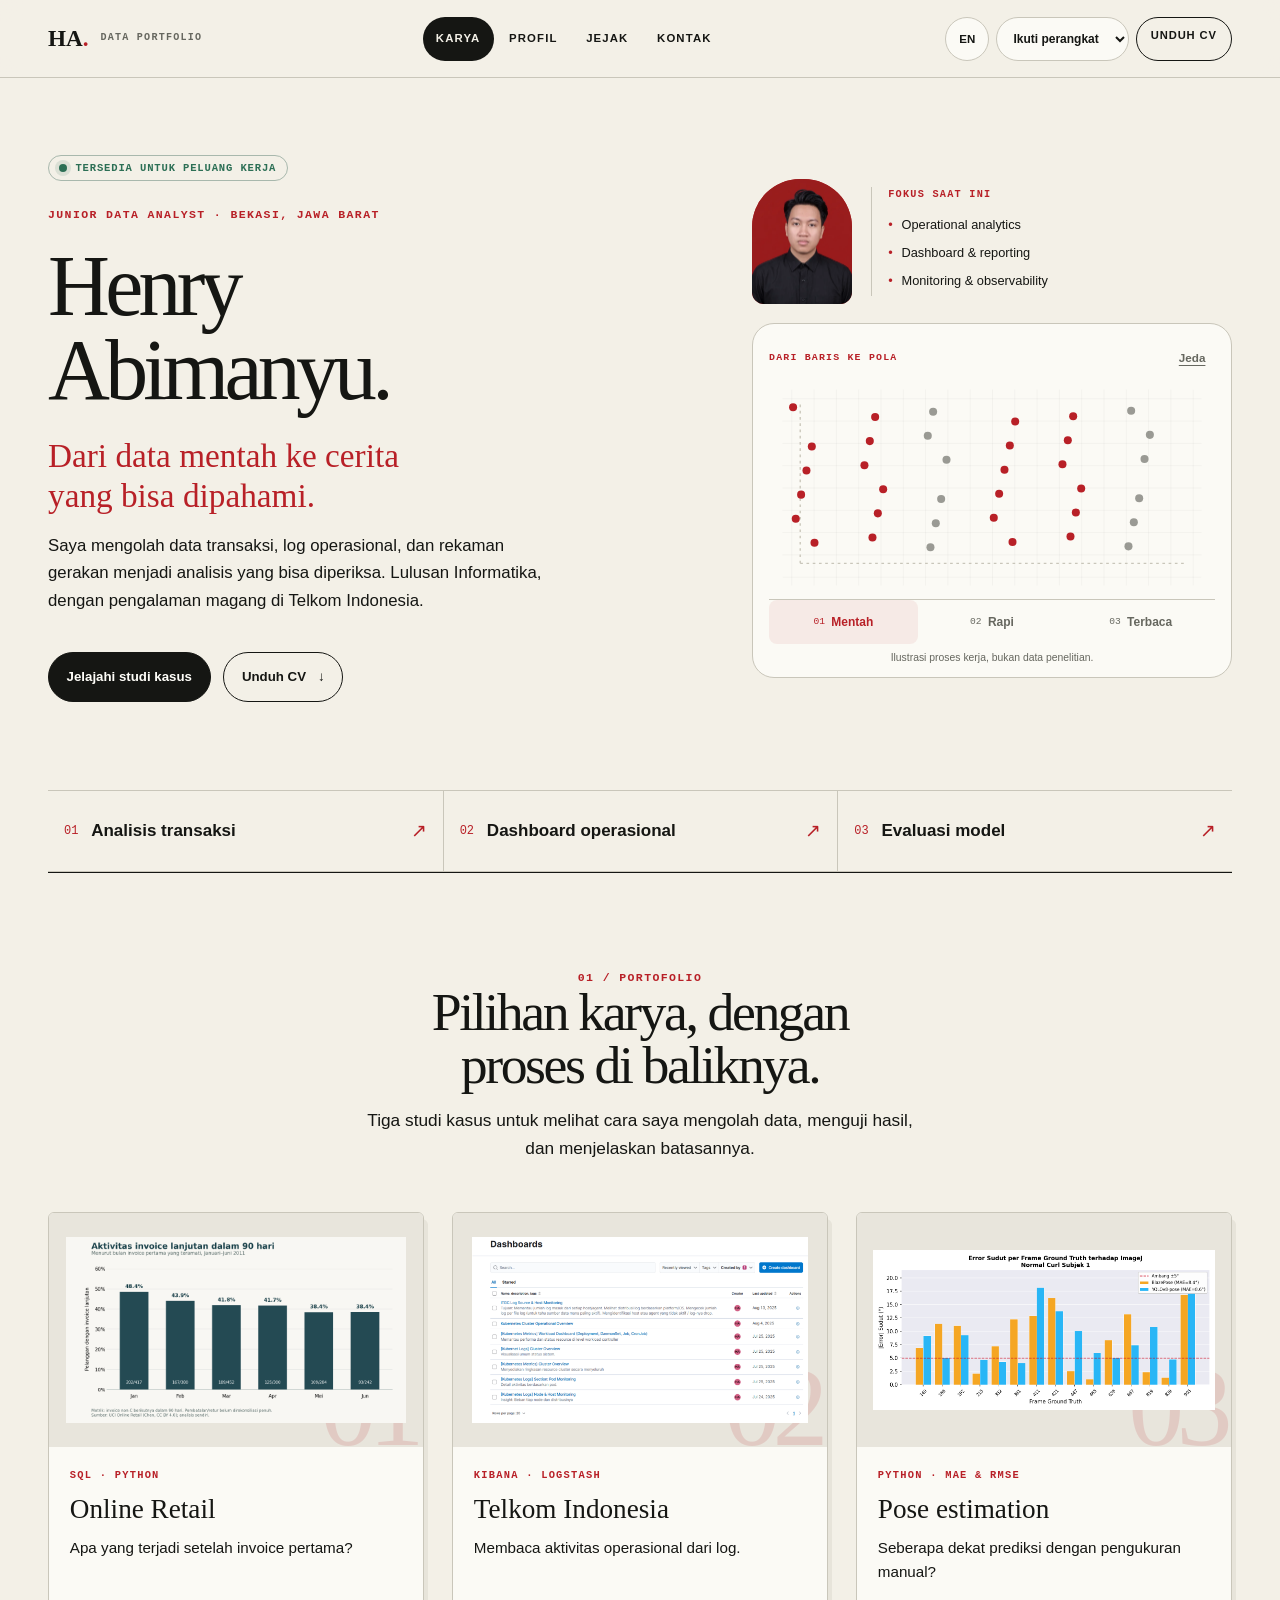
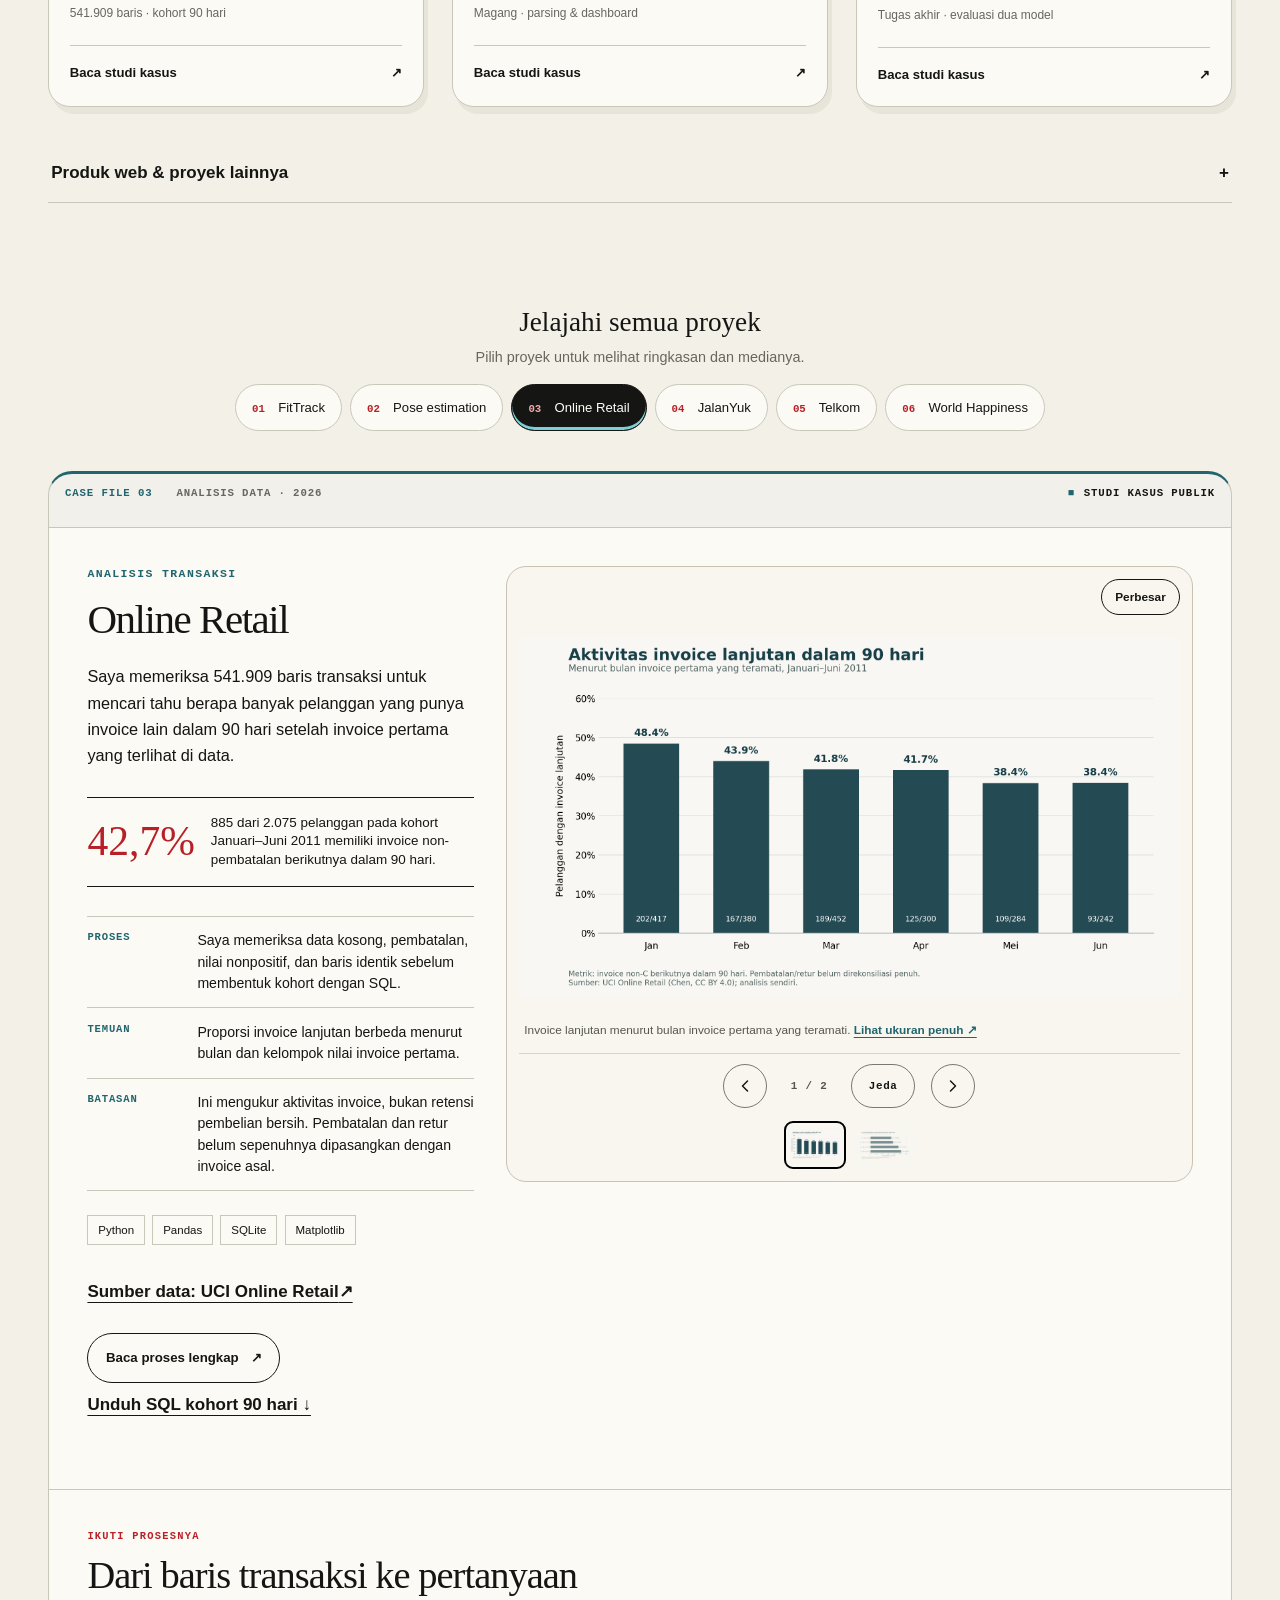
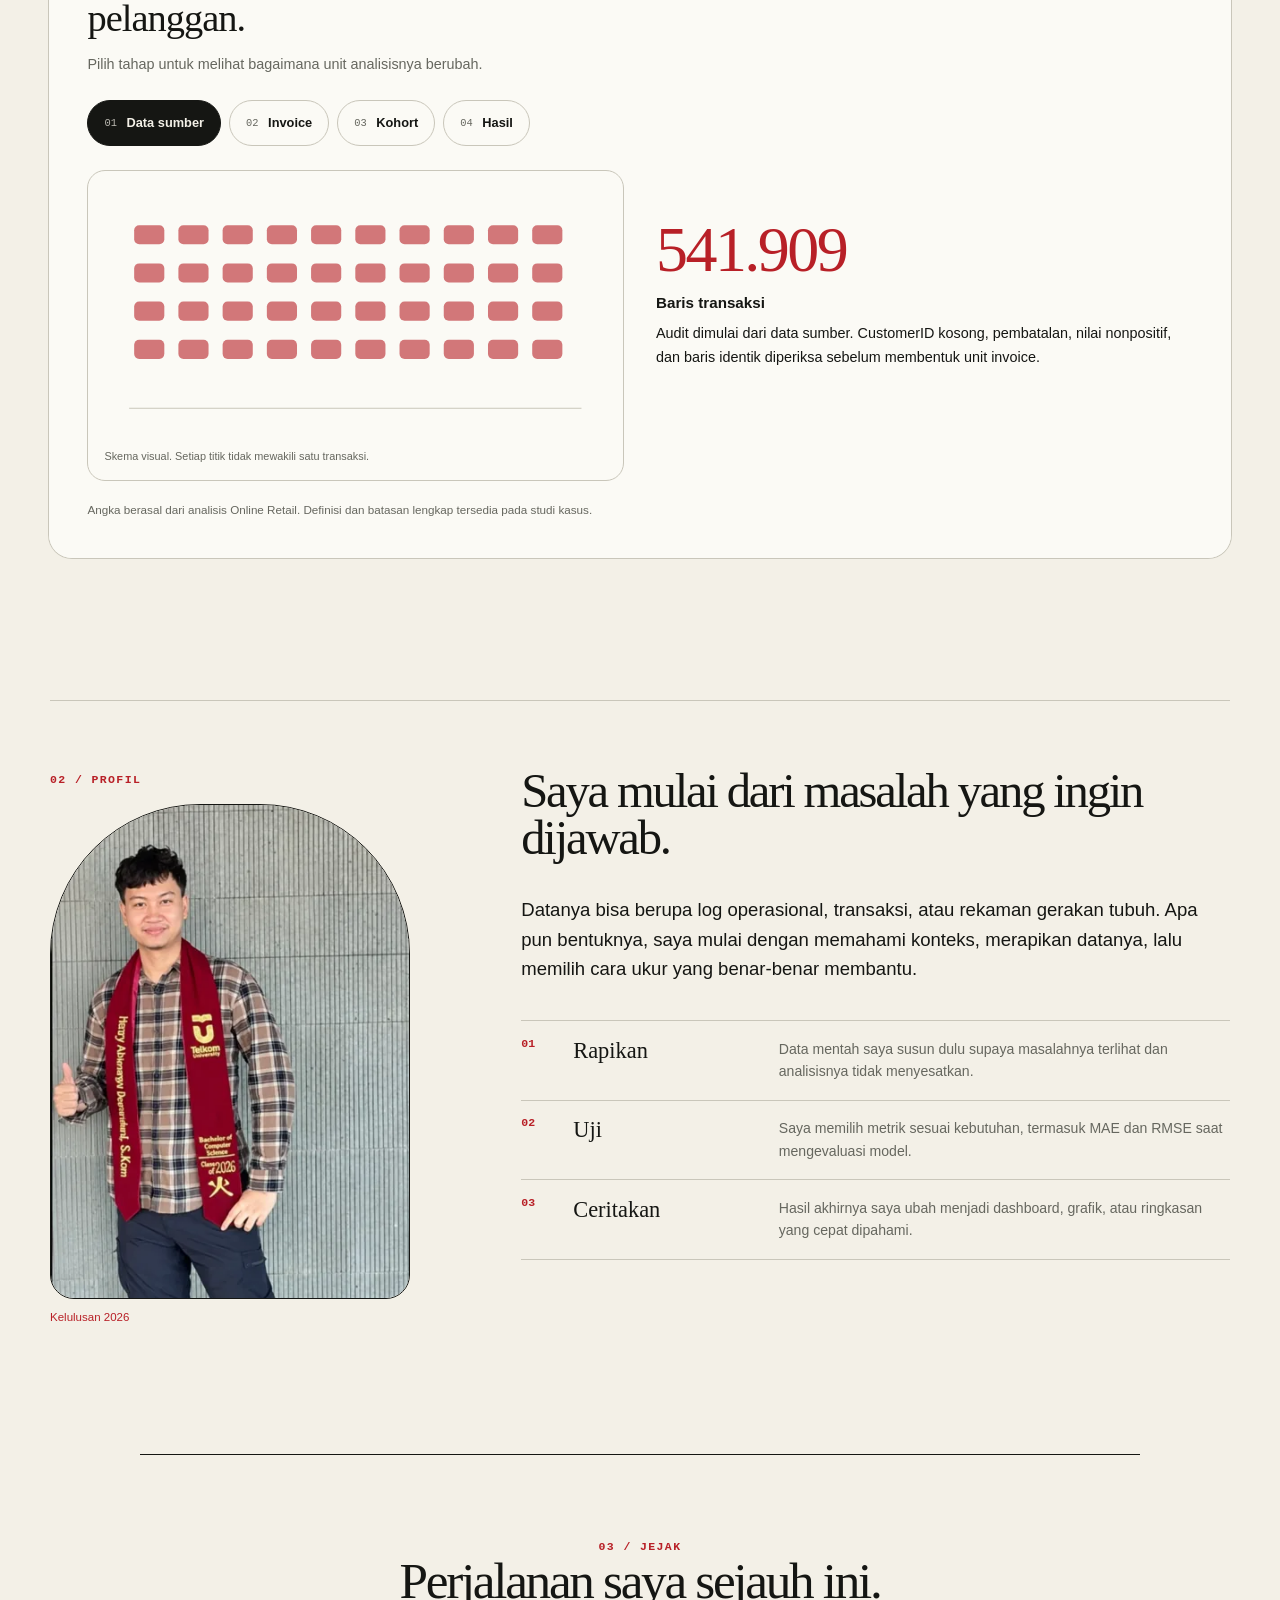
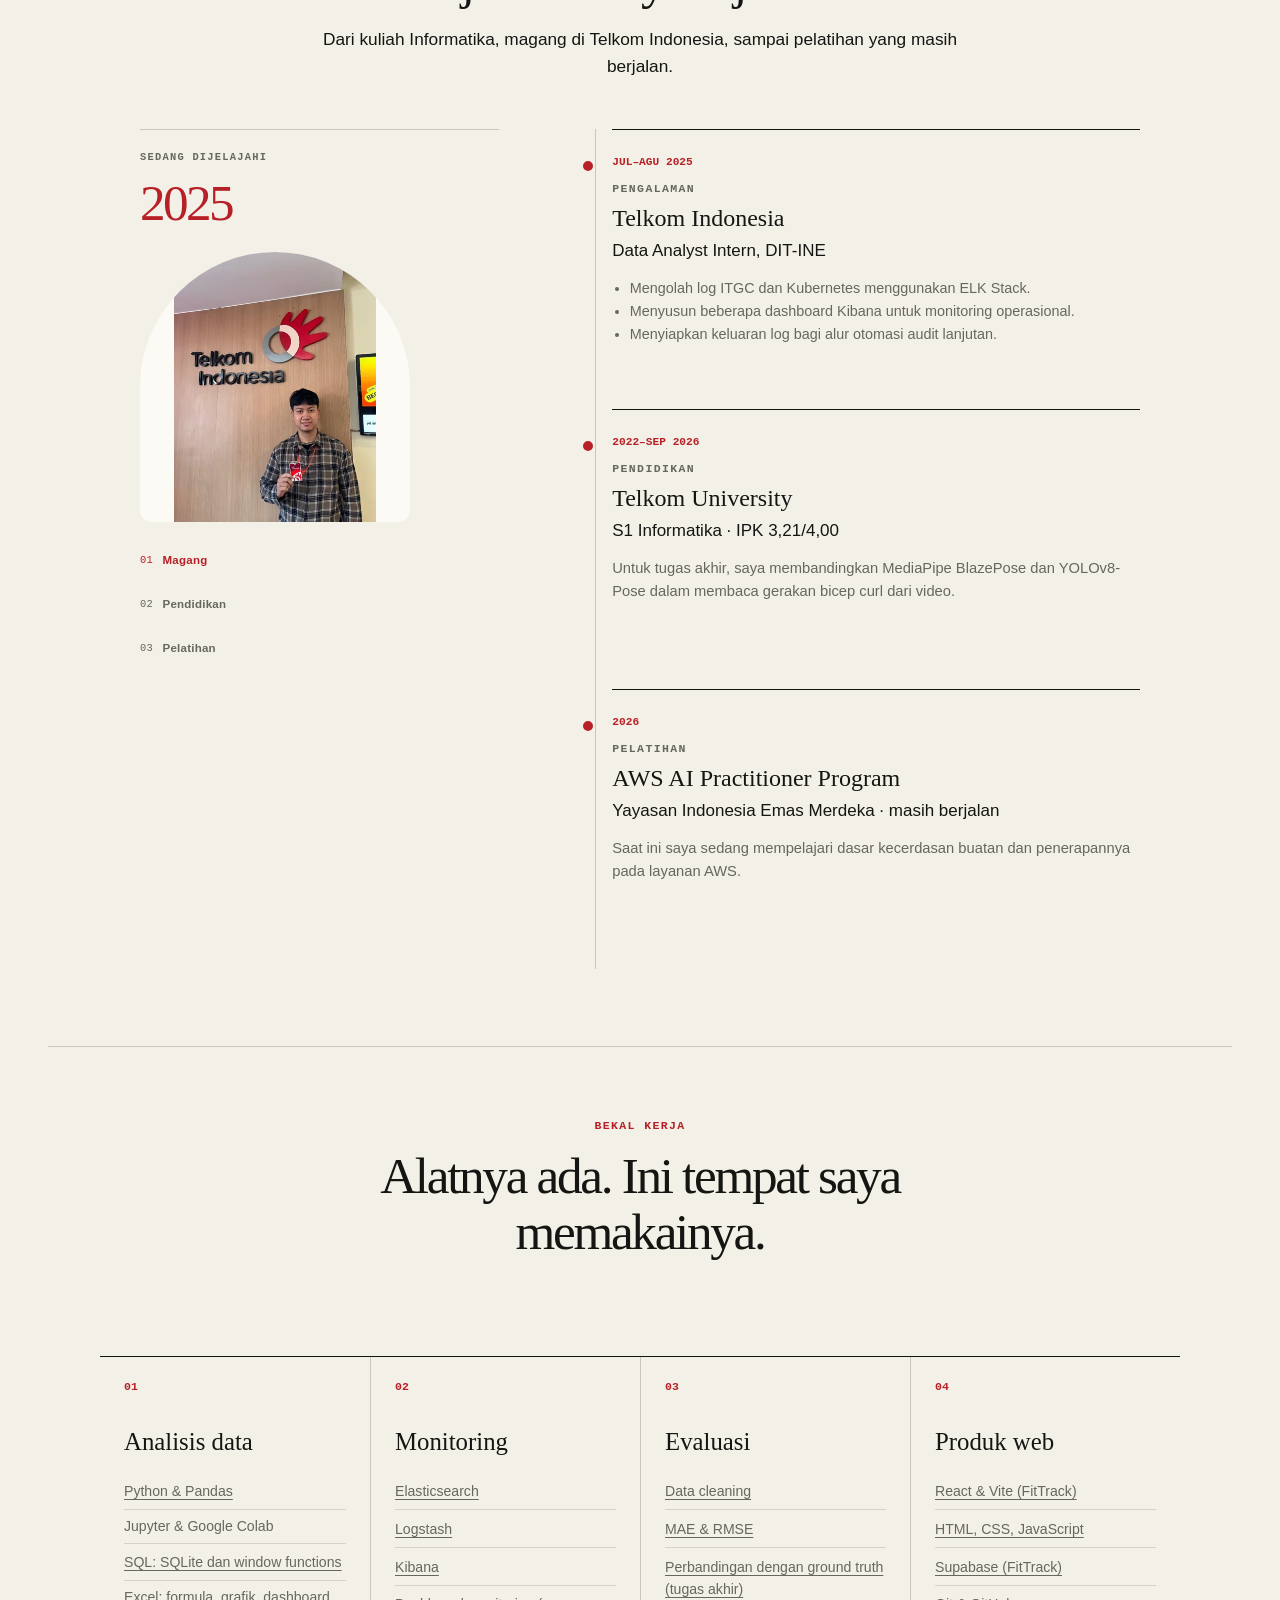
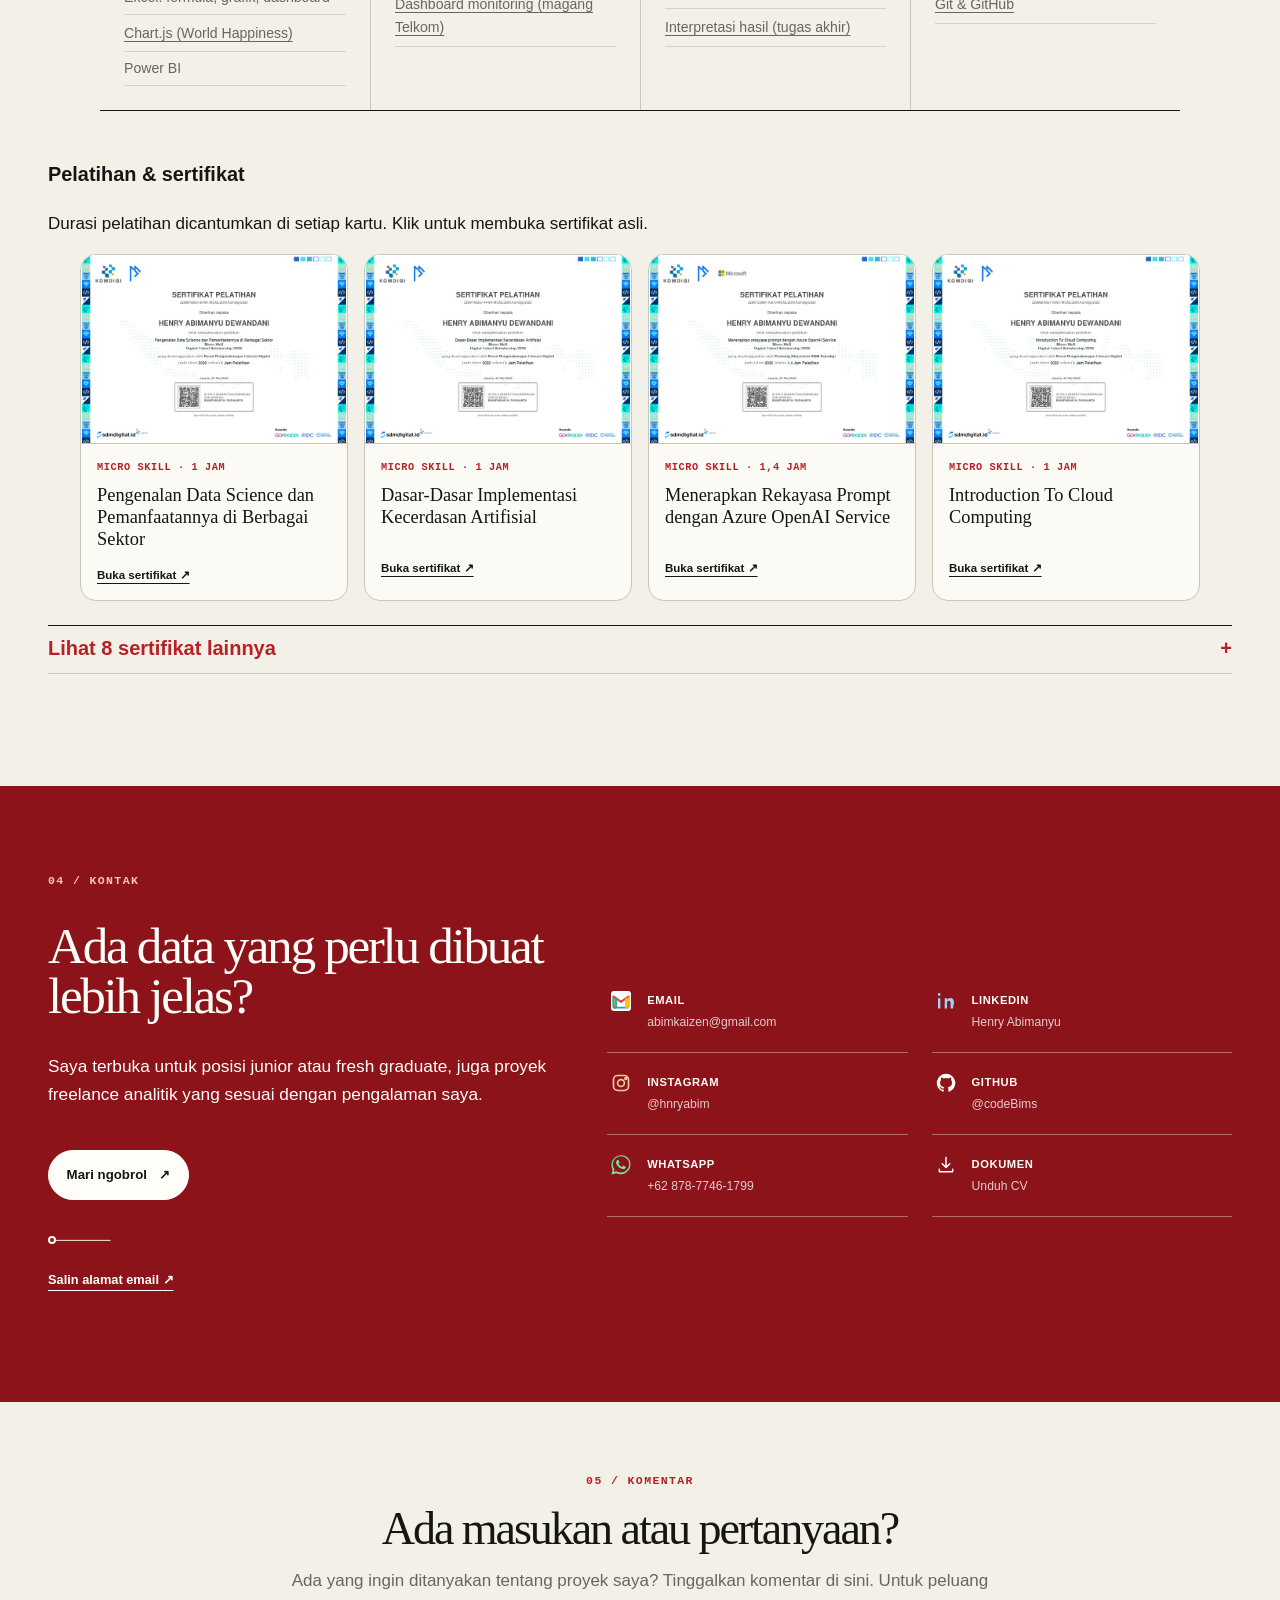
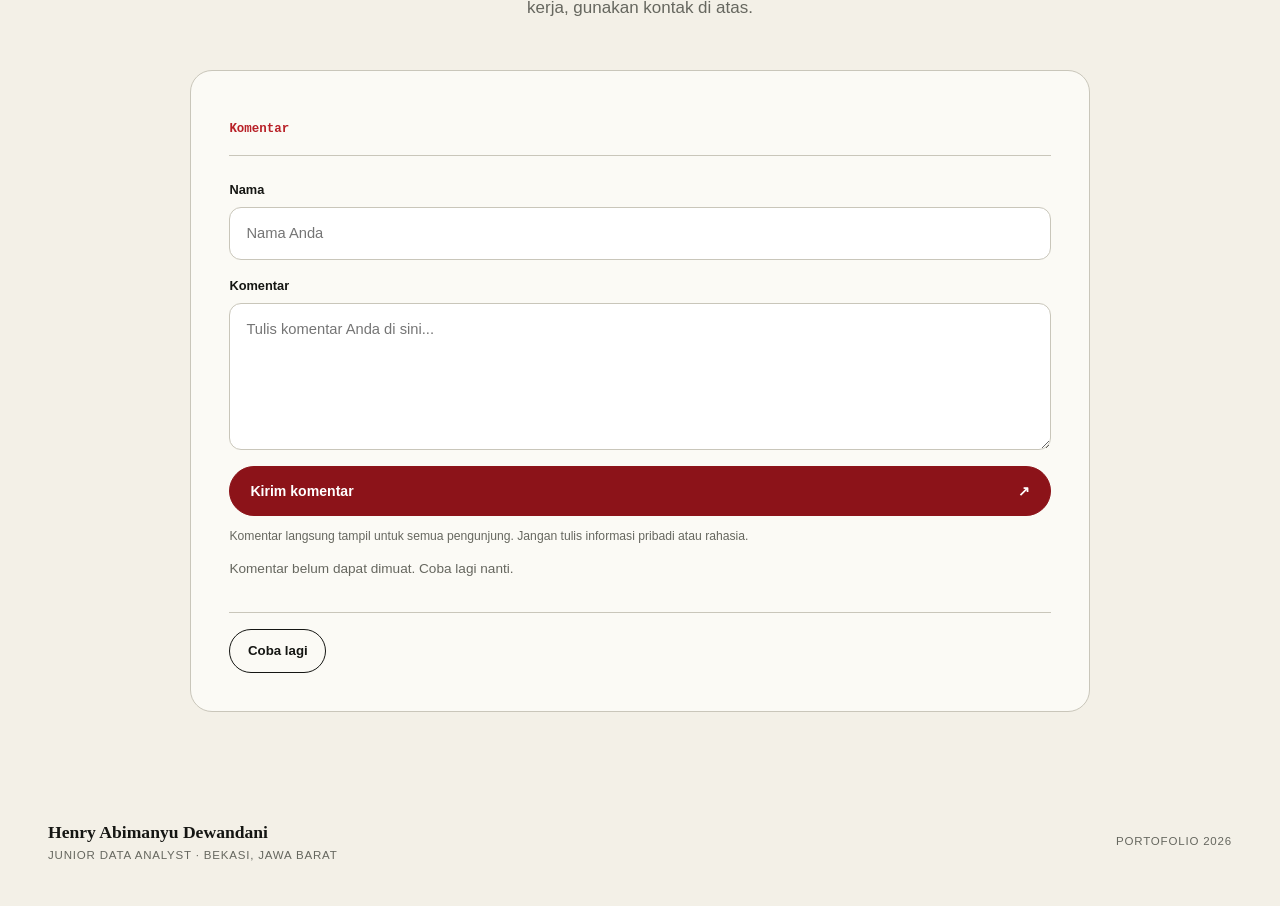
==== commit 45bd6459: "Add interactive data stories and accessible portfolio motion" ====
--- a/index.html
+++ b/index.html
@@ -16,17 +16,16 @@
 <script>try { const t = localStorage.getItem('portfolio-theme') || 'auto'; document.documentElement.dataset.theme = t === 'auto' ? (matchMedia('(prefers-color-scheme: dark)').matches ? 'dark' : 'light') : t; } catch { document.documentElement.dataset.theme = matchMedia('(prefers-color-scheme: dark)').matches ? 'dark' : 'light'; }</script>
 <link href="./styles.css?v=20261103d" rel="stylesheet"/>
 <link href="https://codebims.github.io/" rel="canonical"/><meta content="website" property="og:type"/><meta content="https://codebims.github.io/" property="og:url"/><meta content="Henry Abimanyu | Junior Data Analyst" property="og:title"/><meta content="Analisis transaksi, dashboard operasional, dan evaluasi model. Lihat proses, hasil, dan batasan di setiap studi kasus." property="og:description"/><meta content="https://codebims.github.io/assets/social-preview.jpg" property="og:image"/><meta content="summary_large_image" name="twitter:card"/><link href="./refinements.css?v=20261115r3" rel="stylesheet"/>
-<link href="./refinements.css?v=20261115r3" rel="stylesheet"/>
-</head>
+<link href="./motion.css?v=20261115m1" rel="stylesheet"/></head>
 <body>
 <a class="skip-link" href="#konten"><span data-en="Skip to content" data-i18n="a9aeacef3a">Lewati ke konten</span></a>
 <svg aria-hidden="true" class="icon-library" focusable="false" xmlns="http://www.w3.org/2000/svg">
-<symbol id="icon-gmail" viewbox="0 0 24 24"><path d="M3 6.5 12 13l9-6.5v11.8a1.7 1.7 0 0 1-1.7 1.7H4.7A1.7 1.7 0 0 1 3 18.3Z" fill="none" stroke="#4285f4" stroke-width="2.2"></path><path d="M3 6.5 12 13l9-6.5" fill="none" stroke="#ea4335" stroke-linecap="round" stroke-linejoin="round" stroke-width="2.2"></path><path d="M3 8v10.3A1.7 1.7 0 0 0 4.7 20H6V9" fill="none" stroke="#34a853" stroke-width="2.2"></path><path d="M18 9v11h1.3a1.7 1.7 0 0 0 1.7-1.7V8" fill="none" stroke="#fbbc04" stroke-width="2.2"></path></symbol>
-<symbol id="icon-linkedin" viewbox="0 0 24 24"><path d="M5.2 8.6H2.4V21h2.8zM3.8 2.5a1.65 1.65 0 1 0 0 3.3 1.65 1.65 0 0 0 0-3.3ZM21.6 13.9c0-3.75-2-5.5-4.7-5.5a4.05 4.05 0 0 0-3.65 2V8.6h-2.8V21h2.8v-6.15c0-1.62.31-3.18 2.3-3.18 1.96 0 1.98 1.84 1.98 3.29V21h2.8z"></path></symbol>
-<symbol id="icon-instagram" viewbox="0 0 24 24"><rect fill="none" height="18" rx="5" stroke="currentColor" stroke-width="2" width="18" x="3" y="3"></rect><circle cx="12" cy="12" fill="none" r="4.1" stroke="currentColor" stroke-width="2"></circle><circle cx="17.7" cy="6.5" r="1.15"></circle></symbol>
-<symbol id="icon-github" viewbox="0 0 24 24"><path d="M12 .9a11.1 11.1 0 0 0-3.5 21.63c.56.1.76-.24.76-.54v-2.1c-3.1.68-3.76-1.32-3.76-1.32-.51-1.3-1.24-1.65-1.24-1.65-1.01-.69.08-.68.08-.68 1.12.08 1.71 1.15 1.71 1.15 1 1.7 2.62 1.21 3.26.92.1-.72.39-1.21.71-1.49-2.48-.28-5.09-1.24-5.09-5.53 0-1.22.44-2.22 1.15-3-.12-.28-.5-1.42.11-2.96 0 0 .94-.3 3.08 1.14a10.7 10.7 0 0 1 5.6 0c2.14-1.44 3.08-1.14 3.08-1.14.61 1.54.23 2.68.11 2.96.72.78 1.15 1.78 1.15 3 0 4.3-2.61 5.24-5.1 5.52.4.35.76 1.03.76 2.08v3.1c0 .3.2.65.77.54A11.1 11.1 0 0 0 12 .9Z"></path></symbol>
-<symbol id="icon-whatsapp" viewbox="0 0 24 24"><path d="M20.5 3.5A11.8 11.8 0 0 0 2 17.7L.5 23.5l6-1.6A11.8 11.8 0 0 0 20.5 3.5ZM12 21a9.7 9.7 0 0 1-4.9-1.3l-.4-.2-3.6 1 1-3.5-.3-.5A9.8 9.8 0 1 1 12 21Zm5.4-7.3c-.3-.1-1.7-.8-2-.9-.3-.1-.5-.1-.7.2l-.9 1.1c-.2.2-.4.2-.7.1-.3-.2-1.2-.4-2.3-1.4-.9-.8-1.4-1.7-1.6-2-.2-.3 0-.5.1-.6l.5-.6.3-.5c.1-.2 0-.4 0-.5 0-.1-.7-1.6-.9-2.1-.2-.5-.5-.4-.7-.4h-.6c-.2 0-.5.1-.8.4-.3.3-1 1-1 2.4s1 2.8 1.1 3c.1.2 2 3.1 4.9 4.3.7.3 1.2.4 1.6.5.7.2 1.3.2 1.8.1.6-.1 1.7-.7 1.9-1.3.2-.6.2-1.2.2-1.3-.1-.1-.3-.2-.6-.4Z"></path></symbol>
-<symbol id="icon-download" viewbox="0 0 24 24"><path d="M12 3v12m0 0 4.5-4.5M12 15l-4.5-4.5M4 17v3h16v-3" fill="none" stroke="currentColor" stroke-linecap="round" stroke-linejoin="round" stroke-width="1.8"></path></symbol>
+<symbol id="icon-gmail" viewBox="0 0 24 24"><path d="M3 6.5 12 13l9-6.5v11.8a1.7 1.7 0 0 1-1.7 1.7H4.7A1.7 1.7 0 0 1 3 18.3Z" fill="none" stroke="#4285f4" stroke-width="2.2"></path><path d="M3 6.5 12 13l9-6.5" fill="none" stroke="#ea4335" stroke-linecap="round" stroke-linejoin="round" stroke-width="2.2"></path><path d="M3 8v10.3A1.7 1.7 0 0 0 4.7 20H6V9" fill="none" stroke="#34a853" stroke-width="2.2"></path><path d="M18 9v11h1.3a1.7 1.7 0 0 0 1.7-1.7V8" fill="none" stroke="#fbbc04" stroke-width="2.2"></path></symbol>
+<symbol id="icon-linkedin" viewBox="0 0 24 24"><path d="M5.2 8.6H2.4V21h2.8zM3.8 2.5a1.65 1.65 0 1 0 0 3.3 1.65 1.65 0 0 0 0-3.3ZM21.6 13.9c0-3.75-2-5.5-4.7-5.5a4.05 4.05 0 0 0-3.65 2V8.6h-2.8V21h2.8v-6.15c0-1.62.31-3.18 2.3-3.18 1.96 0 1.98 1.84 1.98 3.29V21h2.8z"></path></symbol>
+<symbol id="icon-instagram" viewBox="0 0 24 24"><rect fill="none" height="18" rx="5" stroke="currentColor" stroke-width="2" width="18" x="3" y="3"></rect><circle cx="12" cy="12" fill="none" r="4.1" stroke="currentColor" stroke-width="2"></circle><circle cx="17.7" cy="6.5" r="1.15"></circle></symbol>
+<symbol id="icon-github" viewBox="0 0 24 24"><path d="M12 .9a11.1 11.1 0 0 0-3.5 21.63c.56.1.76-.24.76-.54v-2.1c-3.1.68-3.76-1.32-3.76-1.32-.51-1.3-1.24-1.65-1.24-1.65-1.01-.69.08-.68.08-.68 1.12.08 1.71 1.15 1.71 1.15 1 1.7 2.62 1.21 3.26.92.1-.72.39-1.21.71-1.49-2.48-.28-5.09-1.24-5.09-5.53 0-1.22.44-2.22 1.15-3-.12-.28-.5-1.42.11-2.96 0 0 .94-.3 3.08 1.14a10.7 10.7 0 0 1 5.6 0c2.14-1.44 3.08-1.14 3.08-1.14.61 1.54.23 2.68.11 2.96.72.78 1.15 1.78 1.15 3 0 4.3-2.61 5.24-5.1 5.52.4.35.76 1.03.76 2.08v3.1c0 .3.2.65.77.54A11.1 11.1 0 0 0 12 .9Z"></path></symbol>
+<symbol id="icon-whatsapp" viewBox="0 0 24 24"><path d="M20.5 3.5A11.8 11.8 0 0 0 2 17.7L.5 23.5l6-1.6A11.8 11.8 0 0 0 20.5 3.5ZM12 21a9.7 9.7 0 0 1-4.9-1.3l-.4-.2-3.6 1 1-3.5-.3-.5A9.8 9.8 0 1 1 12 21Zm5.4-7.3c-.3-.1-1.7-.8-2-.9-.3-.1-.5-.1-.7.2l-.9 1.1c-.2.2-.4.2-.7.1-.3-.2-1.2-.4-2.3-1.4-.9-.8-1.4-1.7-1.6-2-.2-.3 0-.5.1-.6l.5-.6.3-.5c.1-.2 0-.4 0-.5 0-.1-.7-1.6-.9-2.1-.2-.5-.5-.4-.7-.4h-.6c-.2 0-.5.1-.8.4-.3.3-1 1-1 2.4s1 2.8 1.1 3c.1.2 2 3.1 4.9 4.3.7.3 1.2.4 1.6.5.7.2 1.3.2 1.8.1.6-.1 1.7-.7 1.9-1.3.2-.6.2-1.2.2-1.3-.1-.1-.3-.2-.6-.4Z"></path></symbol>
+<symbol id="icon-download" viewBox="0 0 24 24"><path d="M12 3v12m0 0 4.5-4.5M12 15l-4.5-4.5M4 17v3h16v-3" fill="none" stroke="currentColor" stroke-linecap="round" stroke-linejoin="round" stroke-width="1.8"></path></symbol>
 </svg>
 <header class="site-header">
 <a aria-label="Kembali ke atas" class="brand" data-en-aria-label="Back to top" href="#atas">
@@ -65,14 +64,14 @@
 <li>Monitoring &amp; observability</li>
 </ul>
 </div>
-</aside>
+<div class="data-instrument" data-instrument=""><div class="instrument-heading"><span class="micro-label"><span data-en="From rows to patterns" data-i18n="e775cd5fec">Dari baris ke pola</span></span><button data-instrument-toggle="" type="button"><span data-en="Pause" data-i18n="522793eed9">Jeda</span></button></div><svg aria-hidden="true" viewBox="0 0 500 250"><defs><pattern height="25" id="instrument-grid" patternUnits="userSpaceOnUse" width="25"><path d="M25 0H0V25" fill="none" stroke="currentColor" stroke-opacity=".08"></path></pattern></defs><rect fill="url(#instrument-grid)" height="220" rx="12" width="470" x="15" y="15"></rect><path class="instrument-axis" d="M35 210H465M35 210V30"></path><circle class="data-grain" cx="35" cy="30" data-grain="0" r="4.5"></circle><circle class="data-grain" cx="84" cy="30" data-grain="1" r="4.5"></circle><circle class="data-grain" cx="133" cy="30" data-grain="2" r="4.5"></circle><circle class="data-grain" cx="182" cy="30" data-grain="3" r="4.5"></circle><circle class="data-grain" cx="231" cy="30" data-grain="4" r="4.5"></circle><circle class="data-grain" cx="280" cy="30" data-grain="5" r="4.5"></circle><circle class="data-grain" cx="329" cy="30" data-grain="6" r="4.5"></circle><circle class="data-grain" cx="378" cy="30" data-grain="7" r="4.5"></circle><circle class="data-grain" cx="427" cy="30" data-grain="8" r="4.5"></circle><circle class="data-grain" cx="35" cy="76" data-grain="9" r="4.5"></circle><circle class="data-grain" cx="84" cy="76" data-grain="10" r="4.5"></circle><circle class="data-grain" cx="133" cy="76" data-grain="11" r="4.5"></circle><circle class="data-grain" cx="182" cy="76" data-grain="12" r="4.5"></circle><circle class="data-grain" cx="231" cy="76" data-grain="13" r="4.5"></circle><circle class="data-grain" cx="280" cy="76" data-grain="14" r="4.5"></circle><circle class="data-grain" cx="329" cy="76" data-grain="15" r="4.5"></circle><circle class="data-grain" cx="378" cy="76" data-grain="16" r="4.5"></circle><circle class="data-grain" cx="427" cy="76" data-grain="17" r="4.5"></circle><circle class="data-grain" cx="35" cy="122" data-grain="18" r="4.5"></circle><circle class="data-grain" cx="84" cy="122" data-grain="19" r="4.5"></circle><circle class="data-grain" cx="133" cy="122" data-grain="20" r="4.5"></circle><circle class="data-grain" cx="182" cy="122" data-grain="21" r="4.5"></circle><circle class="data-grain" cx="231" cy="122" data-grain="22" r="4.5"></circle><circle class="data-grain" cx="280" cy="122" data-grain="23" r="4.5"></circle><circle class="data-grain" cx="329" cy="122" data-grain="24" r="4.5"></circle><circle class="data-grain" cx="378" cy="122" data-grain="25" r="4.5"></circle><circle class="data-grain" cx="427" cy="122" data-grain="26" r="4.5"></circle><circle class="data-grain" cx="35" cy="168" data-grain="27" r="4.5"></circle><circle class="data-grain" cx="84" cy="168" data-grain="28" r="4.5"></circle><circle class="data-grain" cx="133" cy="168" data-grain="29" r="4.5"></circle><circle class="data-grain" cx="182" cy="168" data-grain="30" r="4.5"></circle><circle class="data-grain" cx="231" cy="168" data-grain="31" r="4.5"></circle><circle class="data-grain" cx="280" cy="168" data-grain="32" r="4.5"></circle><circle class="data-grain" cx="329" cy="168" data-grain="33" r="4.5"></circle><circle class="data-grain" cx="378" cy="168" data-grain="34" r="4.5"></circle><circle class="data-grain" cx="427" cy="168" data-grain="35" r="4.5"></circle></svg><div class="instrument-steps"><button aria-pressed="true" data-instrument-step="0" type="button"><small>01</small><span data-en="Raw" data-i18n="2b55a6afbb">Mentah</span></button><button aria-pressed="false" data-instrument-step="1" type="button"><small>02</small><span data-en="Organized" data-i18n="cb0b6a841d">Rapi</span></button><button aria-pressed="false" data-instrument-step="2" type="button"><small>03</small><span data-en="Readable" data-i18n="05e566433c">Terbaca</span></button></div><p class="instrument-note"><span data-en="An illustration of the process, not research data." data-i18n="f3ac6f727e">Ilustrasi proses kerja, bukan data penelitian.</span></p></div></aside>
 <div aria-label="Bukti pekerjaan" class="proof-links" data-en-aria-label="Work evidence"><a href="#online-retail"><span>01</span><strong><span data-en="Transaction analysis" data-i18n="d613e31c61">Analisis transaksi</span></strong><span aria-hidden="true">↗</span></a><a href="#telkom"><span>02</span><strong><span data-en="Operational dashboards" data-i18n="e3b1619e17">Dashboard operasional</span></strong><span aria-hidden="true">↗</span></a><a href="#pose"><span>03</span><strong><span data-en="Model evaluation" data-i18n="e0bbe082aa">Evaluasi model</span></strong><span aria-hidden="true">↗</span></a></div>
 </section>
 <section aria-labelledby="portfolio-title" class="portfolio-hub" id="karya">
 <div class="section-heading">
 <p class="section-label"><span data-en="01 / Portfolio" data-i18n="0afd5d9922">01 / Portofolio</span></p>
 <div><h2 id="portfolio-title"><span data-en="Selected work, with the thinking behind it." data-i18n="116a578eb7">Pilihan karya, dengan proses di baliknya.</span></h2><p><span data-en="Three case studies showing how I work with data, test results, and explain their limitations." data-i18n="a4997a467c">Tiga studi kasus untuk melihat cara saya mengolah data, menguji hasil, dan menjelaskan batasannya.</span></p></div>
-</div><div class="featured-work"><a class="work-card" href="./projects/online-retail.html"><div class="work-image"><img alt="Online Retail" height="490" loading="lazy" src="./assets/online-retail-by-month.png" width="900"/></div><div class="work-card-copy"><p class="micro-label">SQL · Python</p><h3>Online Retail</h3><p><span data-en="What happens after the first invoice?" data-i18n="9048fe0607">Apa yang terjadi setelah invoice pertama?</span></p><small><span data-en="541,909 rows · 90-day cohort" data-i18n="32edd5ff5d">541.909 baris · kohort 90 hari</span></small><span class="card-action"><span data-en="Read case study" data-i18n="468e74c186">Baca studi kasus </span><span aria-hidden="true">↗</span></span></div></a><a class="work-card" href="./projects/telkom.html"><div class="work-image"><img alt="Telkom Indonesia" height="490" loading="lazy" src="./assets/telkom-dashboards.png" width="900"/></div><div class="work-card-copy"><p class="micro-label">Kibana · Logstash</p><h3>Telkom Indonesia</h3><p><span data-en="Making operational activity visible through logs." data-i18n="d435f70387">Membaca aktivitas operasional dari log.</span></p><small><span data-en="Internship · parsing &amp; dashboards" data-i18n="1db06308b2">Magang · parsing &amp; dashboard</span></small><span class="card-action"><span data-en="Read case study" data-i18n="468e74c186">Baca studi kasus </span><span aria-hidden="true">↗</span></span></div></a><a class="work-card" href="./projects/pose.html"><div class="work-image"><img alt="Pose estimation" data-en-alt="Pose estimation" height="490" loading="lazy" src="./assets/pose-estimation-chart.png" width="900"/></div><div class="work-card-copy"><p class="micro-label">Python · MAE &amp; RMSE</p><h3><span data-en="Pose estimation" data-i18n="0babb06a37">Pose estimation</span></h3><p><span data-en="How close are predictions to manual measurements?" data-i18n="f205fc94c3">Seberapa dekat prediksi dengan pengukuran manual?</span></p><small><span data-en="Thesis · two-model evaluation" data-i18n="f6e1461034">Tugas akhir · evaluasi dua model</span></small><span class="card-action"><span data-en="Read case study" data-i18n="468e74c186">Baca studi kasus </span><span aria-hidden="true">↗</span></span></div></a></div><details class="other-projects"><summary><span data-en="Web products &amp; other projects" data-i18n="48f229f12e">Produk web &amp; proyek lainnya </span><span aria-hidden="true">+</span></summary><div class="other-project-links"><a href="#fittrack"><span data-en="FitTrack · training logs &amp; progress" data-i18n="e50dcba4a8">FitTrack · catatan &amp; progres latihan </span><span aria-hidden="true">↗</span></a><a href="#jalanyuk"><span data-en="JalanYuk · trip planning prototype" data-i18n="1030e1f6e6">JalanYuk · prototipe perencanaan perjalanan </span><span aria-hidden="true">↗</span></a><a href="#happiness"><span data-en="World Happiness · team visualizations" data-i18n="b333773045">World Happiness · visualisasi kelompok </span><span aria-hidden="true">↗</span></a><aside class="side-project">
+</div><div class="featured-work"><a class="work-card" data-project="online-retail" href="./projects/online-retail.html" style="--paper-tilt:-1.4deg"><div class="work-image"><img alt="Online Retail" height="490" loading="lazy" src="./assets/online-retail-by-month.png" style="view-transition-name:cover-online-retail" width="900"/><span aria-hidden="true" class="work-number">01</span></div><div class="work-card-copy"><p class="micro-label">SQL · Python</p><h3 style="view-transition-name:title-online-retail">Online Retail</h3><p><span data-en="What happens after the first invoice?" data-i18n="9048fe0607">Apa yang terjadi setelah invoice pertama?</span></p><small><span data-en="541,909 rows · 90-day cohort" data-i18n="32edd5ff5d">541.909 baris · kohort 90 hari</span></small><span class="card-action"><span data-en="Read case study" data-i18n="468e74c186">Baca studi kasus </span><span aria-hidden="true">↗</span></span></div></a><a class="work-card" data-project="telkom" href="./projects/telkom.html" style="--paper-tilt:1.2deg"><div class="work-image"><img alt="Telkom Indonesia" height="490" loading="lazy" src="./assets/telkom-dashboards.png" style="view-transition-name:cover-telkom" width="900"/><span aria-hidden="true" class="work-number">02</span></div><div class="work-card-copy"><p class="micro-label">Kibana · Logstash</p><h3 style="view-transition-name:title-telkom">Telkom Indonesia</h3><p><span data-en="Making operational activity visible through logs." data-i18n="d435f70387">Membaca aktivitas operasional dari log.</span></p><small><span data-en="Internship · parsing &amp; dashboards" data-i18n="1db06308b2">Magang · parsing &amp; dashboard</span></small><span class="card-action"><span data-en="Read case study" data-i18n="468e74c186">Baca studi kasus </span><span aria-hidden="true">↗</span></span></div></a><a class="work-card" data-project="pose" href="./projects/pose.html" style="--paper-tilt:-0.8deg"><div class="work-image"><img alt="Pose estimation" data-en-alt="Pose estimation" height="490" loading="lazy" src="./assets/pose-estimation-chart.png" style="view-transition-name:cover-pose" width="900"/><span aria-hidden="true" class="work-number">03</span></div><div class="work-card-copy"><p class="micro-label">Python · MAE &amp; RMSE</p><h3 style="view-transition-name:title-pose"><span data-en="Pose estimation" data-i18n="0babb06a37">Pose estimation</span></h3><p><span data-en="How close are predictions to manual measurements?" data-i18n="f205fc94c3">Seberapa dekat prediksi dengan pengukuran manual?</span></p><small><span data-en="Thesis · two-model evaluation" data-i18n="f6e1461034">Tugas akhir · evaluasi dua model</span></small><span class="card-action"><span data-en="Read case study" data-i18n="468e74c186">Baca studi kasus </span><span aria-hidden="true">↗</span></span></div></a></div><details class="other-projects"><summary><span data-en="Web products &amp; other projects" data-i18n="48f229f12e">Produk web &amp; proyek lainnya </span><span aria-hidden="true">+</span></summary><div class="other-project-links"><a href="#fittrack"><span data-en="FitTrack · training logs &amp; progress" data-i18n="e50dcba4a8">FitTrack · catatan &amp; progres latihan </span><span aria-hidden="true">↗</span></a><a href="#jalanyuk"><span data-en="JalanYuk · trip planning prototype" data-i18n="1030e1f6e6">JalanYuk · prototipe perencanaan perjalanan </span><span aria-hidden="true">↗</span></a><a href="#happiness"><span data-en="World Happiness · team visualizations" data-i18n="b333773045">World Happiness · visualisasi kelompok </span><span aria-hidden="true">↗</span></a><aside class="side-project">
 <div><p class="micro-label"><span data-en="Additional project · 2025" data-i18n="e19aba42b9">Proyek tambahan · 2025</span></p><h3>Cripto</h3></div>
 <p><span data-en="A simple e-commerce experiment I built with HTML, CSS, and JavaScript, including an ordering flow through WhatsApp." data-i18n="16b7b02031">Eksperimen e-commerce sederhana yang saya bangun dengan HTML, CSS, dan JavaScript, lengkap dengan alur pemesanan melalui WhatsApp.</span></p>
 <a class="case-link" href="https://cripto-ofcc.vercel.app/" rel="noreferrer" target="_blank"><span data-en="Visit site" data-i18n="f47c0d35e0">Buka situs </span><span aria-hidden="true">↗</span></a>
@@ -109,7 +108,7 @@
 <div aria-label="Tampilan fitur FitTrack" aria-roledescription="carousel" class="project-gallery" data-en-aria-label="FitTrack feature gallery" data-gallery="" role="region" tabindex="0"><figure aria-label="3 dari 3" aria-roledescription="slide" data-gallery-slide="" hidden="" role="group"><img alt="Ringkasan latihan FitTrack di perangkat seluler" data-en-alt="FitTrack workout summary on mobile" decoding="async" height="711" loading="lazy" src="./assets/fittrack-workout-summary.jpg" width="329"/><figcaption><span data-en="Session summary and comparison." data-i18n="5aca13ed58">Ringkasan dan perbandingan sesi.</span></figcaption></figure>
 <figure aria-label="1 dari 3" aria-roledescription="slide" data-gallery-slide="" role="group"><img alt="Tampilan hasil Quick Import dua set pada FitTrack" data-en-alt="FitTrack Quick Import review with two sets" decoding="async" height="625" loading="lazy" src="./assets/fittrack-quick-import.png" width="1110"/><figcaption><span data-en="Quick Import with a review step." data-i18n="20f0cfebd9">Quick Import dengan tahap peninjauan.</span></figcaption></figure>
 <figure aria-label="2 dari 3" aria-roledescription="slide" data-gallery-slide="" hidden="" role="group"><img alt="Tampilan pencatatan drop set pada FitTrack" data-en-alt="FitTrack drop set logging" decoding="async" height="729" loading="lazy" src="./assets/fittrack-drop-set.png" width="639"/><figcaption><span data-en="Drop set logging." data-i18n="631e979cc3">Pencatatan drop set.</span></figcaption></figure>
-<div class="gallery-controls"><button aria-label="Tampilan sebelumnya" data-gallery-prev="" type="button"><svg aria-hidden="true" viewbox="0 0 24 24"><path d="m15 18-6-6 6-6"></path></svg></button><p aria-live="polite"><span data-gallery-current="">1</span><span aria-hidden="true"> / </span><span data-gallery-total="">3</span></p><button class="gallery-autoplay" data-gallery-toggle="" type="button">Jeda</button><button aria-label="Tampilan berikutnya" data-gallery-next="" type="button"><svg aria-hidden="true" viewbox="0 0 24 24"><path d="m9 18 6-6-6-6"></path></svg></button></div>
+<div class="gallery-controls"><button aria-label="Tampilan sebelumnya" data-gallery-prev="" type="button"><svg aria-hidden="true" viewBox="0 0 24 24"><path d="m15 18-6-6 6-6"></path></svg></button><p aria-live="polite"><span data-gallery-current="">1</span><span aria-hidden="true"> / </span><span data-gallery-total="">3</span></p><button class="gallery-autoplay" data-gallery-toggle="" type="button">Jeda</button><button aria-label="Tampilan berikutnya" data-gallery-next="" type="button"><svg aria-hidden="true" viewBox="0 0 24 24"><path d="m9 18 6-6-6-6"></path></svg></button></div>
 </div>
 </div>
 </article>
@@ -140,10 +139,10 @@
 <figure aria-label="1 dari 3" aria-roledescription="slide" data-gallery-slide="" role="group"><img alt="Diagram alur kerja sistem komparasi BlazePose dan YOLOv8-Pose" data-en-alt="BlazePose and YOLOv8-Pose evaluation workflow" decoding="async" height="1280" loading="lazy" src="./assets/pose-estimation-workflow.png" width="2960"/><figcaption><span data-en="Evaluation flow from video to tables, charts, and CSV." data-i18n="506b5d50ae">Alur evaluasi dari video hingga tabel, grafik, dan CSV.</span></figcaption></figure>
 <figure aria-label="2 dari 3" aria-roledescription="slide" data-gallery-slide="" hidden="" role="group"><img alt="Grafik error sudut BlazePose dan YOLOv8-Pose terhadap ground truth pada normal curl subjek 1" data-en-alt="Angle errors against manual reference for subject 1’s normal curl" decoding="async" height="630" loading="lazy" src="./assets/pose-estimation-chart.png" width="1350"/><figcaption><span data-en="Per-frame angle error against ground truth." data-i18n="5dfc0937ec">Error sudut per frame terhadap ground truth.</span></figcaption></figure>
 <figure aria-label="3 dari 3" aria-roledescription="slide" data-gallery-slide="" hidden="" role="group"><video aria-label="Demo analisis gerakan bicep curl" controls="" data-en-aria-label="Bicep curl movement analysis demo" height="946" muted="" playsinline="" poster="./assets/pose-estimation-demo-poster.jpg" preload="metadata" width="1458"><source src="./assets/pose-estimation-demo.mp4" type="video/mp4"/><span data-en="Your browser does not support this video." data-i18n="d5636bf953">Browser Anda tidak mendukung video ini.</span></video><figcaption><span data-en="Example of elbow angle and repetition tracking in a bicep curl video." data-i18n="e92d228833">Contoh pemantauan sudut siku dan repetisi pada rekaman bicep curl.</span></figcaption></figure>
-<div class="gallery-controls"><button aria-label="Tampilan sebelumnya" data-gallery-prev="" type="button"><svg aria-hidden="true" viewbox="0 0 24 24"><path d="m15 18-6-6 6-6"></path></svg></button><p aria-live="polite"><span data-gallery-current="">1</span><span aria-hidden="true"> / </span><span data-gallery-total="">3</span></p><button class="gallery-autoplay" data-gallery-toggle="" type="button">Jeda</button><button aria-label="Tampilan berikutnya" data-gallery-next="" type="button"><svg aria-hidden="true" viewbox="0 0 24 24"><path d="m9 18 6-6-6-6"></path></svg></button></div>
-</div>
-</div>
-</article>
+<div class="gallery-controls"><button aria-label="Tampilan sebelumnya" data-gallery-prev="" type="button"><svg aria-hidden="true" viewBox="0 0 24 24"><path d="m15 18-6-6 6-6"></path></svg></button><p aria-live="polite"><span data-gallery-current="">1</span><span aria-hidden="true"> / </span><span data-gallery-total="">3</span></p><button class="gallery-autoplay" data-gallery-toggle="" type="button">Jeda</button><button aria-label="Tampilan berikutnya" data-gallery-next="" type="button"><svg aria-hidden="true" viewBox="0 0 24 24"><path d="m9 18 6-6-6-6"></path></svg></button></div>
+</div>
+</div>
+<section aria-label="Jelajahi demo tugas akhir" class="case-lab pose-lab" data-en-aria-label="Explore the thesis demo" data-pose-lab=""><div class="lab-heading"><p class="micro-label"><span data-en="Watch, then compare" data-i18n="40ce243611">Lihat, lalu bandingkan</span></p><h3><span data-en="Movement in the recording. Error in the measurement." data-i18n="fef3313ba3">Gerakan pada rekaman. Selisih pada pengukuran.</span></h3><p><span data-en="Open the original recording to see its angle overlay and repetition counter." data-i18n="12a2d9efad">Buka cuplikan asli untuk melihat garis sudut dan penghitung repetisi.</span></p></div><div class="pose-controls"><button class="button" data-open-demo="" type="button"><span data-en="Open video demo" data-i18n="6aef175df1">Buka demo video</span> <span aria-hidden="true">↗</span></button><label class="pose-seek"><span data-en="Recording position" data-i18n="d976865bdd">Posisi rekaman</span><input data-video-seek="" disabled="" max="100" min="0" step="0.1" type="range" value="0"/><output data-video-time="">0:00 / 0:00</output></label></div><p class="lab-source"><span data-en="The time control navigates the original recording. The MAE values below summarize a scenario and are not per-frame readings from this video." data-i18n="ef4220ea9e">Kontrol waktu menavigasi rekaman asli. Angka MAE di bawah adalah ringkasan skenario, bukan nilai per frame video ini.</span></p><div class="model-comparison"><div aria-label="Pilih model" class="model-options" data-en-aria-label="Choose a model"><button aria-pressed="true" data-model="blaze" type="button">BlazePose</button><button aria-pressed="false" data-model="yolo" type="button">YOLOv8-Pose</button></div><div class="model-reading"><strong><span data-model-value="">8,4</span><small>° MAE</small></strong><p><span data-en="Normal curl · subject 1 · compared with ImageJ" data-i18n="d33c247179">Normal curl · subjek 1 · dibandingkan dengan ImageJ</span></p><div aria-hidden="true" class="model-scale"><i data-model-bar=""></i></div><p data-model-note="" role="status"></p></div></div></section></article>
 <article class="case-study case-retail" id="online-retail">
 <header class="case-header">
 <div><span class="case-index">Case file 03</span><span class="case-year"><span data-en="Data analysis · 2026" data-i18n="f209459ca7">Analisis data · 2026</span></span></div>
@@ -169,10 +168,10 @@
 <div aria-label="Grafik analisis Online Retail" aria-roledescription="carousel" class="project-gallery" data-en-aria-label="Online Retail analysis charts" data-gallery="" role="region" tabindex="0">
 <figure aria-label="1 dari 2" aria-roledescription="slide" data-gallery-slide="" role="group"><img alt="Persentase pelanggan dengan invoice lanjutan dalam 90 hari menurut bulan, Januari sampai Juni 2011" data-en-alt="Share of customers with a subsequent invoice within 90 days, by month from January to June 2011" decoding="async" height="1080" loading="lazy" src="./assets/online-retail-by-month.png" width="1980"/><figcaption><span data-en="Subsequent invoices by month of first observed invoice." data-i18n="3a1e100fe4">Invoice lanjutan menurut bulan invoice pertama yang teramati. </span><a href="./assets/online-retail-by-month.png" rel="noreferrer" target="_blank"><span data-en="View full size ↗" data-i18n="58f14e5460">Lihat ukuran penuh ↗</span></a></figcaption></figure>
 <figure aria-label="2 dari 2" aria-roledescription="slide" data-gallery-slide="" hidden="" role="group"><img alt="Persentase invoice lanjutan menurut empat kelompok nilai invoice pertama" data-en-alt="Subsequent invoice share by four first-invoice value groups" decoding="async" height="1080" loading="lazy" src="./assets/online-retail-by-first-invoice.png" width="1980"/><figcaption><span data-en="Comparison by first invoice value. This relationship is descriptive." data-i18n="0e38d37c36">Perbandingan menurut nilai invoice pertama. Hubungan ini bersifat deskriptif. </span><a href="./assets/online-retail-by-first-invoice.png" rel="noreferrer" target="_blank"><span data-en="View full size ↗" data-i18n="58f14e5460">Lihat ukuran penuh ↗</span></a></figcaption></figure>
-<div class="gallery-controls"><button aria-label="Grafik sebelumnya" data-gallery-prev="" type="button"><svg aria-hidden="true" viewbox="0 0 24 24"><path d="m15 18-6-6 6-6"></path></svg></button><p aria-live="polite"><span data-gallery-current="">1</span><span aria-hidden="true"> / </span><span data-gallery-total="">2</span></p><button class="gallery-autoplay" data-gallery-toggle="" type="button">Jeda</button><button aria-label="Grafik berikutnya" data-gallery-next="" type="button"><svg aria-hidden="true" viewbox="0 0 24 24"><path d="m9 18 6-6-6-6"></path></svg></button></div>
-</div>
-</div>
-</article>
+<div class="gallery-controls"><button aria-label="Grafik sebelumnya" data-gallery-prev="" type="button"><svg aria-hidden="true" viewBox="0 0 24 24"><path d="m15 18-6-6 6-6"></path></svg></button><p aria-live="polite"><span data-gallery-current="">1</span><span aria-hidden="true"> / </span><span data-gallery-total="">2</span></p><button class="gallery-autoplay" data-gallery-toggle="" type="button">Jeda</button><button aria-label="Grafik berikutnya" data-gallery-next="" type="button"><svg aria-hidden="true" viewBox="0 0 24 24"><path d="m9 18 6-6-6-6"></path></svg></button></div>
+</div>
+</div>
+<section aria-label="Proses analisis Online Retail" class="case-lab retail-lab" data-en-aria-label="Online Retail analysis process" data-story="retail"><div class="lab-heading"><p class="micro-label"><span data-en="Follow the process" data-i18n="56945d2d3c">Ikuti prosesnya</span></p><h3><span data-en="From transaction rows to a customer question." data-i18n="9b81183eac">Dari baris transaksi ke pertanyaan pelanggan.</span></h3><p><span data-en="Choose a step to see how the unit of analysis changes." data-i18n="8d94a716a2">Pilih tahap untuk melihat bagaimana unit analisisnya berubah.</span></p></div><div aria-label="Tahap analisis" class="story-steps" data-en-aria-label="Analysis steps"><button aria-pressed="true" data-story-step="0" type="button"><small>01</small><span data-en="Source rows" data-i18n="624c224def">Data sumber</span></button><button aria-pressed="false" data-story-step="1" type="button"><small>02</small><span data-en="Invoices" data-i18n="f9f38818c4">Invoice</span></button><button aria-pressed="false" data-story-step="2" type="button"><small>03</small><span data-en="Cohort" data-i18n="8ceeb52a5d">Kohort</span></button><button aria-pressed="false" data-story-step="3" type="button"><small>04</small><span data-en="Result" data-i18n="c123e27cee">Hasil</span></button></div><div class="story-stage"><div aria-hidden="true" class="story-figure"><svg viewBox="0 0 500 260"><path class="story-axis" d="M25 220H475"></path><rect class="story-token" height="19" rx="5" style="--token:0" width="30" x="30" y="38"></rect><rect class="story-token" height="19" rx="5" style="--token:1" width="30" x="74" y="38"></rect><rect class="story-token" height="19" rx="5" style="--token:2" width="30" x="118" y="38"></rect><rect class="story-token" height="19" rx="5" style="--token:3" width="30" x="162" y="38"></rect><rect class="story-token" height="19" rx="5" style="--token:4" width="30" x="206" y="38"></rect><rect class="story-token" height="19" rx="5" style="--token:5" width="30" x="250" y="38"></rect><rect class="story-token" height="19" rx="5" style="--token:6" width="30" x="294" y="38"></rect><rect class="story-token" height="19" rx="5" style="--token:7" width="30" x="338" y="38"></rect><rect class="story-token" height="19" rx="5" style="--token:8" width="30" x="382" y="38"></rect><rect class="story-token" height="19" rx="5" style="--token:9" width="30" x="426" y="38"></rect><rect class="story-token" height="19" rx="5" style="--token:10" width="30" x="30" y="76"></rect><rect class="story-token" height="19" rx="5" style="--token:11" width="30" x="74" y="76"></rect><rect class="story-token" height="19" rx="5" style="--token:12" width="30" x="118" y="76"></rect><rect class="story-token" height="19" rx="5" style="--token:13" width="30" x="162" y="76"></rect><rect class="story-token" height="19" rx="5" style="--token:14" width="30" x="206" y="76"></rect><rect class="story-token" height="19" rx="5" style="--token:15" width="30" x="250" y="76"></rect><rect class="story-token" height="19" rx="5" style="--token:16" width="30" x="294" y="76"></rect><rect class="story-token" height="19" rx="5" style="--token:17" width="30" x="338" y="76"></rect><rect class="story-token" height="19" rx="5" style="--token:18" width="30" x="382" y="76"></rect><rect class="story-token" height="19" rx="5" style="--token:19" width="30" x="426" y="76"></rect><rect class="story-token" height="19" rx="5" style="--token:20" width="30" x="30" y="114"></rect><rect class="story-token" height="19" rx="5" style="--token:21" width="30" x="74" y="114"></rect><rect class="story-token" height="19" rx="5" style="--token:22" width="30" x="118" y="114"></rect><rect class="story-token" height="19" rx="5" style="--token:23" width="30" x="162" y="114"></rect><rect class="story-token" height="19" rx="5" style="--token:24" width="30" x="206" y="114"></rect><rect class="story-token" height="19" rx="5" style="--token:25" width="30" x="250" y="114"></rect><rect class="story-token" height="19" rx="5" style="--token:26" width="30" x="294" y="114"></rect><rect class="story-token" height="19" rx="5" style="--token:27" width="30" x="338" y="114"></rect><rect class="story-token" height="19" rx="5" style="--token:28" width="30" x="382" y="114"></rect><rect class="story-token" height="19" rx="5" style="--token:29" width="30" x="426" y="114"></rect><rect class="story-token" height="19" rx="5" style="--token:30" width="30" x="30" y="152"></rect><rect class="story-token" height="19" rx="5" style="--token:31" width="30" x="74" y="152"></rect><rect class="story-token" height="19" rx="5" style="--token:32" width="30" x="118" y="152"></rect><rect class="story-token" height="19" rx="5" style="--token:33" width="30" x="162" y="152"></rect><rect class="story-token" height="19" rx="5" style="--token:34" width="30" x="206" y="152"></rect><rect class="story-token" height="19" rx="5" style="--token:35" width="30" x="250" y="152"></rect><rect class="story-token" height="19" rx="5" style="--token:36" width="30" x="294" y="152"></rect><rect class="story-token" height="19" rx="5" style="--token:37" width="30" x="338" y="152"></rect><rect class="story-token" height="19" rx="5" style="--token:38" width="30" x="382" y="152"></rect><rect class="story-token" height="19" rx="5" style="--token:39" width="30" x="426" y="152"></rect><path class="story-result-line" d="M50 110 H425 l-18 -18 M425 110 l-18 18"></path></svg><small><span data-en="Visual schematic. A point does not represent one transaction." data-i18n="e72a042fd8">Skema visual. Setiap titik tidak mewakili satu transaksi.</span></small></div><div class="story-reading"><div data-story-panel="0"><strong class="story-number" data-en="541,909" data-i18n="number-541.909"><span data-en="541909" data-i18n="8f34410bc0">541.909</span></strong><h4><span data-en="Transaction rows" data-i18n="28790517eb">Baris transaksi</span></h4><p><span data-en="The audit starts with source rows. Missing customers, cancellations, nonpositive values, and identical rows are checked before forming invoices." data-i18n="ea8e9447fc">Audit dimulai dari data sumber. CustomerID kosong, pembatalan, nilai nonpositif, dan baris identik diperiksa sebelum membentuk unit invoice.</span></p></div><div data-story-panel="1" hidden=""><strong class="story-number" data-en="18,532" data-i18n="number-18.532"><span data-en="18532" data-i18n="4ac9ed9eef">18.532</span></strong><h4><span data-en="Non-C invoices" data-i18n="591a7cca26">Invoice non-C</span></h4><p><span data-en="Rows with a customer, positive price and quantity are grouped by invoice, covering 4,338 customers. Later cancellations remain unreconciled." data-i18n="e2ef396762">Baris dengan pelanggan, harga dan kuantitas positif dikelompokkan per invoice. Hasilnya mencakup 4.338 pelanggan. Pembatalan berikutnya belum direkonsiliasi.</span></p></div><div data-story-panel="2" hidden=""><strong class="story-number" data-en="2,075" data-i18n="number-2.075"><span data-en="2075" data-i18n="f3a08a9595">2.075</span></strong><h4><span data-en="Customers in the cohort" data-i18n="4abb85bd72">Pelanggan dalam kohort</span></h4><p><span data-en="ROW_NUMBER selects the first observed invoice. The cohort is limited to January–June 2011 so the 90-day observation window is covered." data-i18n="ffbd43834e">ROW_NUMBER memilih invoice pertama yang teramati. Kohort dibatasi Januari–Juni 2011 agar jendela observasi 90 hari tercakup.</span></p></div><div data-story-panel="3" hidden=""><strong class="story-number" data-en="42.7%" data-i18n="number-42,7%"><span data-en="42.7%" data-i18n="db38031f7f">42,7%</span></strong><h4><span data-en="885 of 2,075 customers" data-i18n="adf70bf249">885 dari 2.075 pelanggan</span></h4><p><span data-en="Another non-C invoice occurs more than 0 and up to 90 days later. This is subsequent invoice activity, not net purchase retention or causality." data-i18n="d46c1834f3">Ada invoice non-C lain dalam lebih dari 0 hingga 90 hari. Ini aktivitas invoice lanjutan, bukan retensi pembelian bersih atau hubungan sebab-akibat.</span></p></div></div></div><p class="lab-source"><span data-en="Figures come from the Online Retail analysis. Full definitions and limitations are included in the case study." data-i18n="c19dbfbd3f">Angka berasal dari analisis Online Retail. Definisi dan batasan lengkap tersedia pada studi kasus.</span></p></section></article>
 <article class="case-study case-jalanyuk" id="jalanyuk">
 <header class="case-header">
 <div><span class="case-index">Case file 04</span><span class="case-year"><span data-en="Personal project · 2026" data-i18n="4049ca5b06">Proyek pribadi · 2026</span></span></div>
@@ -194,7 +193,7 @@
 <div aria-label="Tampilan fitur JalanYuk" aria-roledescription="carousel" class="project-gallery" data-en-aria-label="JalanYuk feature gallery" data-gallery="" role="region" tabindex="0">
 <figure aria-label="1 dari 2" aria-roledescription="slide" data-gallery-slide="" role="group"><img alt="Halaman Jelajahi JalanYuk dengan pencarian dan katalog destinasi" data-en-alt="JalanYuk Explore page with search and destination catalogue" decoding="async" height="1000" loading="lazy" src="./assets/jalanyuk-explore.png" width="1440"/><figcaption><span data-en="Explore: a destination catalog with traceable place sources." data-i18n="4ed5cb3d76">Jelajahi: katalog destinasi dengan sumber lokasi yang dapat ditelusuri.</span></figcaption></figure>
 <figure aria-label="2 dari 2" aria-roledescription="slide" data-gallery-slide="" hidden="" role="group"><img alt="Halaman Rute Kustom JalanYuk dengan pilihan moda dan titik perjalanan" data-en-alt="JalanYuk custom route page with transport modes and waypoints" decoding="async" height="1000" loading="lazy" src="./assets/jalanyuk-route.png" width="1440"/><figcaption><span data-en="Custom route: choose travel mode, start, stops, and destination." data-i18n="46aec9f778">Rute Kustom: pilih moda, titik awal, singgah, dan tujuan.</span></figcaption></figure>
-<div class="gallery-controls"><button aria-label="Tampilan sebelumnya" data-gallery-prev="" type="button"><svg aria-hidden="true" viewbox="0 0 24 24"><path d="m15 18-6-6 6-6"></path></svg></button><p aria-live="polite"><span data-gallery-current="">1</span><span aria-hidden="true"> / </span><span data-gallery-total="">2</span></p><button class="gallery-autoplay" data-gallery-toggle="" type="button">Jeda</button><button aria-label="Tampilan berikutnya" data-gallery-next="" type="button"><svg aria-hidden="true" viewbox="0 0 24 24"><path d="m9 18 6-6-6-6"></path></svg></button></div>
+<div class="gallery-controls"><button aria-label="Tampilan sebelumnya" data-gallery-prev="" type="button"><svg aria-hidden="true" viewBox="0 0 24 24"><path d="m15 18-6-6 6-6"></path></svg></button><p aria-live="polite"><span data-gallery-current="">1</span><span aria-hidden="true"> / </span><span data-gallery-total="">2</span></p><button class="gallery-autoplay" data-gallery-toggle="" type="button">Jeda</button><button aria-label="Tampilan berikutnya" data-gallery-next="" type="button"><svg aria-hidden="true" viewBox="0 0 24 24"><path d="m9 18 6-6-6-6"></path></svg></button></div>
 </div>
 </div>
 </article>
@@ -223,12 +222,19 @@
 <figure aria-label="2 dari 4" aria-roledescription="slide" data-gallery-slide="" hidden="" role="group"><img alt="Henry berfoto di depan identitas Telkom Indonesia" data-en-alt="Henry at the Telkom Indonesia office" data-full-src="./assets/telkom-office.png" decoding="async" height="1280" loading="lazy" sizes="(max-width: 980px) 90vw, 650px" src="./assets/telkom-office-800.webp" srcset="./assets/telkom-office-400.webp 400w, ./assets/telkom-office-800.webp 800w, ./assets/telkom-office-1200.webp 960w" width="960"/><figcaption><span data-en="First day of my internship at Telkom Indonesia." data-i18n="abf785137c">Hari pertama magang di Telkom Indonesia.</span></figcaption></figure>
 <figure aria-label="3 dari 4" aria-roledescription="slide" data-gallery-slide="" hidden="" role="group"><img alt="Suasana bersama peserta magang di Telkom Jatinegara" data-en-alt="Fellow interns working at Telkom Jatinegara" data-full-src="./assets/telkom-team.png" decoding="async" height="960" loading="lazy" sizes="(max-width: 980px) 90vw, 650px" src="./assets/telkom-team-800.webp" srcset="./assets/telkom-team-400.webp 400w, ./assets/telkom-team-800.webp 800w, ./assets/telkom-team-1200.webp 1200w" width="1280"/><figcaption><span data-en="Working with fellow interns at Telkom Jatinegara." data-i18n="2c105fa617">Suasana kerja bersama peserta magang di Telkom Jatinegara.</span></figcaption></figure>
 <figure aria-label="4 dari 4" aria-roledescription="slide" data-gallery-slide="" hidden="" role="group"><img alt="Kartu identitas dan lanyard Digistar Internship Telkom Indonesia" data-en-alt="Telkom Indonesia Digistar internship badge and lanyard" data-full-src="./assets/telkom-badge.png" decoding="async" height="1280" loading="lazy" sizes="(max-width: 980px) 90vw, 650px" src="./assets/telkom-badge-800.webp" srcset="./assets/telkom-badge-400.webp 400w, ./assets/telkom-badge-800.webp 800w, ./assets/telkom-badge-1200.webp 960w" width="960"/><figcaption><span data-en="Digistar Internship participant badge." data-i18n="7ef30ccf99">Identitas peserta Digistar Internship.</span></figcaption></figure>
-<div class="gallery-controls"><button aria-label="Foto sebelumnya" data-gallery-prev="" type="button"><svg aria-hidden="true" viewbox="0 0 24 24"><path d="m15 18-6-6 6-6"></path></svg></button><p aria-live="polite"><span data-gallery-current="">1</span><span aria-hidden="true"> / </span><span data-gallery-total="">4</span></p><button class="gallery-autoplay" data-gallery-toggle="" type="button">Jeda</button><button aria-label="Foto berikutnya" data-gallery-next="" type="button"><svg aria-hidden="true" viewbox="0 0 24 24"><path d="m9 18 6-6-6-6"></path></svg></button></div>
+<div class="gallery-controls"><button aria-label="Foto sebelumnya" data-gallery-prev="" type="button"><svg aria-hidden="true" viewBox="0 0 24 24"><path d="m15 18-6-6 6-6"></path></svg></button><p aria-live="polite"><span data-gallery-current="">1</span><span aria-hidden="true"> / </span><span data-gallery-total="">4</span></p><button class="gallery-autoplay" data-gallery-toggle="" type="button">Jeda</button><button aria-label="Foto berikutnya" data-gallery-next="" type="button"><svg aria-hidden="true" viewBox="0 0 24 24"><path d="m9 18 6-6-6-6"></path></svg></button></div>
 </div>
 <p><strong><span data-en="Privacy note." data-i18n="abfe0074d8">Catatan privasi.</span></strong><span data-en="This dashboard list screenshot is shown with permission. I do not publish internal log data, host names, or dashboard contents." data-i18n="7f1aaf971c"> Tangkapan layar daftar dashboard ini ditampilkan dengan izin. Data log, nama host, dan isi dashboard internal tetap tidak saya publikasikan.</span></p>
 </div>
 </div>
-</article>
+<section aria-label="Ilustrasi alur log" class="case-lab log-lab" data-en-aria-label="Log workflow illustration" data-story="logs"><div class="lab-heading"><p class="micro-label"><span data-en="Logs become information" data-i18n="ee8b40bc8a">Log menjadi informasi</span></p><h3><span data-en="One event, three ways to read it." data-i18n="7fa13db5d8">Satu peristiwa, tiga cara membacanya.</span></h3><p><span data-en="Simulation using eight sample events. Not Telkom production logs or dashboards." data-i18n="34a2118d22">Simulasi dengan delapan peristiwa contoh. Bukan log atau dashboard produksi Telkom.</span></p></div><div aria-label="Tahap pengolahan log" class="story-steps" data-en-aria-label="Log processing steps"><button aria-pressed="true" data-story-step="0" type="button"><small>01</small><span data-en="Raw logs" data-i18n="8e654df45e">Log mentah</span></button><button aria-pressed="false" data-story-step="1" type="button"><small>02</small><span data-en="Structured fields" data-i18n="7c68799f7d">Field terstruktur</span></button><button aria-pressed="false" data-story-step="2" type="button"><small>03</small><span data-en="Summary" data-i18n="d28feba121">Ringkasan</span></button></div><div class="log-workbench"><div aria-hidden="true" class="log-trace"><span>01</span><i></i><span>02</span><i></i><span>03</span></div><div data-story-panel="0"><pre class="raw-logs">08:00:01 host=demo-01 event=read status=ok
+08:00:02 host=demo-02 event=write status=ok
+08:00:03 host=demo-01 event=read status=ok
+08:00:04 host=demo-03 event=login status=failed
+08:00:05 host=demo-01 event=read status=ok
+08:00:06 host=demo-02 event=write status=ok
+08:00:07 host=demo-03 event=login status=ok
+08:00:08 host=demo-01 event=read status=ok</pre><p><span data-en="The text format still has to be read event by event." data-i18n="16b377ac27">Format teks masih harus dibaca satu per satu.</span></p></div><div data-story-panel="1" hidden=""><div class="field-grid"><div><small>timestamp</small><strong>08:00:01</strong></div><div><small>host</small><strong>demo-01</strong></div><div><small>event</small><strong>read</strong></div><div><small>status</small><strong>ok</strong></div></div><p><span data-en="The first event is split into fields so it can be searched and grouped." data-i18n="dc38163d2d">Peristiwa pertama dipisahkan menjadi field agar dapat dicari dan dikelompokkan.</span></p></div><div data-story-panel="2" hidden=""><div class="log-summary"><div><strong>8</strong><small><span data-en="Sample events" data-i18n="476a5448ba">Peristiwa contoh</span></small></div><div class="log-bars"><p><span>read</span><i style="--bar:100.0%"></i><b>4</b></p><p><span>write</span><i style="--bar:50.0%"></i><b>2</b></p><p><span>login</span><i style="--bar:50.0%"></i><b>2</b></p></div></div><p><span data-en="The eight sample events are grouped by event: 4 read, 2 write, and 2 login." data-i18n="c103813aa4">Delapan peristiwa contoh dikelompokkan menurut event: 4 read, 2 write, dan 2 login.</span></p></div></div></section></article>
 <article class="case-study case-happiness" id="happiness">
 <header class="case-header">
 <div><span class="case-index">Case file 06</span><span class="case-year"><span data-en="Group project · 2026" data-i18n="f8ba30c9df">Proyek kelompok · 2026</span></span></div>
@@ -249,7 +255,7 @@
 <div class="happiness-evidence"><div aria-label="Grafik World Happiness" aria-roledescription="carousel" class="project-gallery" data-en-aria-label="World Happiness charts" data-gallery="" role="region" tabindex="0">
 <figure aria-label="1 dari 2" aria-roledescription="slide" data-gallery-slide="" role="group"><img alt="Top 15 countries in 2023" decoding="async" height="600" loading="lazy" src="./assets/happiness-top15.svg" width="1000"/><figcaption><span data-en="Top 15 countries in 2023, using the team dashboard data." data-i18n="a63b4edbb3">15 negara teratas pada 2023, berdasarkan data dashboard kelompok.</span></figcaption></figure>
 <figure aria-label="2 dari 2" aria-roledescription="slide" data-gallery-slide="" hidden="" role="group"><img alt="Happiness trends over time" decoding="async" height="600" loading="lazy" src="./assets/happiness-trend.svg" width="1000"/><figcaption><span data-en="Four time series from the team dashboard data." data-i18n="054688dbf3">Tren empat seri dari data dashboard kelompok.</span></figcaption></figure>
-<div class="gallery-controls"><button aria-label="Grafik sebelumnya" data-gallery-prev="" type="button"><svg aria-hidden="true" viewbox="0 0 24 24"><path d="m15 18-6-6 6-6"></path></svg></button><p aria-live="polite"><span data-gallery-current="">1</span><span aria-hidden="true"> / </span><span data-gallery-total="">2</span></p><button class="gallery-autoplay" data-gallery-toggle="" type="button">Jeda</button><button aria-label="Grafik berikutnya" data-gallery-next="" type="button"><svg aria-hidden="true" viewbox="0 0 24 24"><path d="m9 18 6-6-6-6"></path></svg></button></div>
+<div class="gallery-controls"><button aria-label="Grafik sebelumnya" data-gallery-prev="" type="button"><svg aria-hidden="true" viewBox="0 0 24 24"><path d="m15 18-6-6 6-6"></path></svg></button><p aria-live="polite"><span data-gallery-current="">1</span><span aria-hidden="true"> / </span><span data-gallery-total="">2</span></p><button class="gallery-autoplay" data-gallery-toggle="" type="button">Jeda</button><button aria-label="Grafik berikutnya" data-gallery-next="" type="button"><svg aria-hidden="true" viewBox="0 0 24 24"><path d="m9 18 6-6-6-6"></path></svg></button></div>
 </div><p><span data-en="A preview from the team dashboard data. Explore the interactive charts on the original site." data-i18n="791d87b616">Pratinjau dari data dashboard kelompok. Grafik interaktif tersedia di situs aslinya.</span></p><a class="button" href="https://visdatgokil.vercel.app/" rel="noopener noreferrer" target="_blank"><span data-en="Open the team dashboard ↗" data-i18n="f8e376ef29">Buka dashboard kelompok ↗</span></a><a class="case-link" href="https://github.com/adhihihi/Final-Project-Visdat" rel="noopener noreferrer" target="_blank"><span data-en="View team repository ↗" data-i18n="acbead1177">Lihat repositori kelompok ↗</span></a></div>
 </div>
 </article>
@@ -279,23 +285,23 @@
 <h2 id="experience-title"><span data-en="My journey so far." data-i18n="b4f3d7e3aa">Perjalanan saya sejauh ini.</span></h2>
 <p><span data-en="From studying Informatics and interning at Telkom Indonesia to training that is still in progress." data-i18n="609362db8e">Dari kuliah Informatika, magang di Telkom Indonesia, sampai pelatihan yang masih berjalan.</span></p>
 </div>
-<div class="timeline">
-<article>
+<div class="journey-layout"><aside class="journey-index"><p class="micro-label"><span data-en="Now exploring" data-i18n="91ec8f9402">Sedang dijelajahi</span></p><strong data-chapter-year="">2025</strong><div class="journey-photo"><img alt="Dokumentasi magang Henry" data-chapter-photo="" data-en-alt="Henry’s internship documentation" height="533" src="./assets/telkom-office-400.webp" width="400"/><div aria-hidden="true" class="learning-mark" data-learning-mark="" hidden="">AI<br/><small>LEARN / APPLY / REVIEW</small></div></div><nav aria-label="Pilih bagian perjalanan" class="chapter-links" data-en-aria-label="Choose a journey chapter"><a data-chapter-link="0" href="#journey-0"><span>01</span><span data-en="Internship" data-i18n="6b403ec753">Magang</span></a><a data-chapter-link="1" href="#journey-1"><span>02</span><span data-en="Education" data-i18n="a1cefd01fb">Pendidikan</span></a><a data-chapter-link="2" href="#journey-2"><span>03</span><span data-en="Training" data-i18n="ca80f6baa8">Pelatihan</span></a></nav></aside><div class="timeline chapter-list">
+<article data-chapter="0" data-chapter-image="./assets/telkom-office-400.webp" data-chapter-year="2025" id="journey-0">
 <p class="time"><span data-en="Jul–Aug 2025" data-i18n="a02d5819fa">Jul–Agu 2025</span></p>
 <div><p class="timeline-type"><span data-en="Experience" data-i18n="bd3c95dd7d">Pengalaman</span></p><h3>Telkom Indonesia</h3><p>Data Analyst Intern, DIT-INE</p></div>
 <ul><li><span data-en="Processed ITGC and Kubernetes logs using the ELK Stack." data-i18n="42e69559e8">Mengolah log ITGC dan Kubernetes menggunakan ELK Stack.</span></li><li><span data-en="Built several Kibana dashboards for operational monitoring." data-i18n="54929d405e">Menyusun beberapa dashboard Kibana untuk monitoring operasional.</span></li><li><span data-en="Prepared log output for subsequent audit automation." data-i18n="0864f0542f">Menyiapkan keluaran log bagi alur otomasi audit lanjutan.</span></li></ul>
 </article>
-<article>
+<article data-chapter="1" data-chapter-image="./assets/henry-graduation-400.webp" data-chapter-year="2022–2026" id="journey-1">
 <p class="time"><span data-en="2022–Sep 2026" data-i18n="1e027a7405">2022–Sep 2026</span></p>
 <div><p class="timeline-type"><span data-en="Education" data-i18n="a1cefd01fb">Pendidikan</span></p><h3>Telkom University</h3><p><span data-en="BSc Informatics · GPA 3.21/4.00" data-i18n="ca995a20a9">S1 Informatika · IPK 3,21/4,00</span></p></div>
 <p class="timeline-description"><span data-en="For my thesis, I compared MediaPipe BlazePose and YOLOv8-Pose in reading bicep curl movements from video." data-i18n="fbe214a03c">Untuk tugas akhir, saya membandingkan MediaPipe BlazePose dan YOLOv8-Pose dalam membaca gerakan bicep curl dari video.</span></p>
 </article>
-<article>
+<article data-chapter="2" data-chapter-image="" data-chapter-year="2026" id="journey-2">
 <p class="time">2026</p>
 <div><p class="timeline-type"><span data-en="Training" data-i18n="ca80f6baa8">Pelatihan</span></p><h3>AWS AI Practitioner Program</h3><p><span data-en="Yayasan Indonesia Emas Merdeka · in progress" data-i18n="1848129710">Yayasan Indonesia Emas Merdeka · masih berjalan</span></p></div>
 <p class="timeline-description"><span data-en="I am currently studying AI fundamentals and how they are applied in AWS services." data-i18n="47e8f6bb60">Saat ini saya sedang mempelajari dasar kecerdasan buatan dan penerapannya pada layanan AWS.</span></p>
 </article>
-</div>
+</div></div>
 </div>
 </section><section class="credentials" id="bekal"><div class="section-heading"><p class="section-label"><span data-en="My toolkit" data-i18n="5bd421e68a">Bekal kerja</span></p><h2><span data-en="The tools, and where I use them." data-i18n="4c2c4349e3">Alatnya ada. Ini tempat saya memakainya.</span></h2></div><div class="credential-content">
 <section aria-labelledby="capabilities-title" class="capabilities" id="keahlian">
@@ -349,7 +355,7 @@
 <h2 id="contact-title"><span data-en="Have data that needs to be made clearer?" data-i18n="51374d93ca">Ada data yang perlu dibuat lebih jelas?</span></h2>
 <p><span data-en="I am open to junior or graduate roles, as well as freelance analytics projects that match my experience." data-i18n="f47b9d7bc1">Saya terbuka untuk posisi junior atau fresh graduate, juga proyek freelance analitik yang sesuai dengan pengalaman saya.</span></p>
 <a class="button button-light" href="mailto:abimkaizen@gmail.com"><span data-en="Let’s talk" data-i18n="5336df8d47">Mari ngobrol </span><span aria-hidden="true">↗</span></a>
-</div>
+<div aria-hidden="true" class="contact-signal"><i></i><svg viewBox="0 0 220 35"><path d="M0 18H65Q85 18 95 5T125 18H220"></path></svg></div><button class="copy-email" data-copy-email="" type="button"><span data-en="Copy email address" data-i18n="02d0269144">Salin alamat email</span> <span aria-hidden="true">↗</span></button><p class="copy-status" data-copy-status="" role="status"></p></div>
 <div aria-label="Tautan kontak dan media sosial" class="contact-list" data-en-aria-label="Contact and social links">
 <a aria-label="Email abimkaizen@gmail.com" href="mailto:abimkaizen@gmail.com"><svg aria-hidden="true" class="social-icon icon-gmail"><use href="#icon-gmail"></use></svg><span>Email</span><strong>abimkaizen@gmail.com</strong></a>
 <a aria-label="LinkedIn Henry Abimanyu" href="https://www.linkedin.com/in/henry-abimanyu-563ba72a8/" rel="noreferrer" target="_blank"><svg aria-hidden="true" class="social-icon icon-linkedin"><use href="#icon-linkedin"></use></svg><span>LinkedIn</span><strong>Henry Abimanyu</strong></a>
@@ -384,8 +390,8 @@
 <p><span data-en="Portfolio" data-i18n="c1386337a8">Portofolio </span><span id="year">2026</span></p>
 </footer>
 <dialog aria-labelledby="media-title" id="media-dialog"><div class="media-dialog-toolbar"><h2 id="media-title"><span data-en="A closer look" data-i18n="27f62893cc">Lihat lebih dekat</span></h2><button class="button button-quiet" data-close-media="" type="button">Tutup ×</button></div><div class="media-scroll"><img alt="" id="media-image"/></div><p id="media-caption"></p></dialog><script src="./comments-config.js"></script>
-<script src="./i18n.js?v=20261115r3"></script>
-<script src="./app.js?v=20261115r3"></script>
+<script src="./i18n.js?v=20261115m1"></script>
+<script src="./app.js?v=20261115m1"></script>
 <script src="./comments.js?v=20261115r3"></script>
-<script src="./analytics-config.js?v=20261115r3"></script><script src="./analytics.js?v=20261115r3"></script></body>
+<script src="./analytics-config.js?v=20261115r3"></script><script src="./analytics.js?v=20261115r3"></script><script src="./motion-models.js?v=20261115m1"></script><script src="./motion.js?v=20261115m1"></script></body>
 </html>
--- a/motion.css
+++ b/motion.css
@@ -0,0 +1,139 @@
+/* One motion vocabulary: gather, align, reveal. Content stays accessible without animation. */
+@view-transition { navigation: auto; }
+::view-transition-group(*) { animation-duration: .62s; animation-timing-function: cubic-bezier(.2,.8,.2,1); }
+::view-transition-old(root) { animation: page-out .16s ease both; }
+::view-transition-new(root) { animation: page-in .24s ease both; }
+::view-transition-group(site-header) { animation-duration: 0s; }
+@keyframes page-out { to { opacity:0; } }
+@keyframes page-in { from { opacity:0; } }
+.site-header { view-transition-name: site-header; }
+.hero { grid-template-columns: minmax(0,1.2fr) minmax(330px,.9fr); gap: clamp(2rem,5vw,5rem); }
+.hero-profile { width:100%; max-width:480px; display:grid; grid-template-columns:100px 1fr; gap:1.2rem; align-items:center; }
+.hero-profile .portrait { width:100px; margin:0; border-radius:48px 48px 12px 12px; }
+.hero-profile .profile-note { margin:0; padding-left:1rem; border-left:1px solid var(--line); }
+.hero-profile .profile-note li { font-size:.8rem; }
+.hero-profile .profile-note .micro-label { font-size:.64rem; }
+.data-instrument { grid-column:1 / -1; width:100%; padding:1rem 1rem .75rem; border:1px solid var(--line); border-radius:22px; background:var(--surface); color:var(--ink); }
+.instrument-heading { display:flex; align-items:center; justify-content:space-between; gap:.5rem; }
+.instrument-heading .micro-label { font-size:.62rem; color:var(--red); }
+.instrument-heading > button { padding:.35rem .6rem; min-height:36px; color:var(--muted); background:transparent; border:0; border-radius:999px; cursor:pointer; font:600 .73rem Arial,sans-serif; text-decoration:underline; text-underline-offset:.2rem; }
+.data-instrument svg { width:100%; height:auto; display:block; overflow:visible; }
+.data-grain { fill:var(--red); }
+.data-grain:nth-of-type(3n) { fill:var(--muted); opacity:.65; }
+.instrument-axis { fill:none; stroke:var(--line); stroke-width:1.5; stroke-dasharray:3 4; }
+.instrument-steps { display:grid; grid-template-columns:repeat(3,1fr); border-top:1px solid var(--line); }
+.instrument-steps button { display:flex; justify-content:center; align-items:center; gap:.4rem; padding:.75rem .2rem; min-height:44px; border:0; background:transparent; border-radius:8px; color:var(--muted); font:600 .75rem Arial,sans-serif; cursor:pointer; }
+.instrument-steps button small { font:500 .6rem ui-monospace,monospace; }
+.instrument-steps button[aria-pressed="true"] { color:var(--red); background:color-mix(in srgb,var(--red) 7%,transparent); }
+.instrument-note { margin:.4rem 0 0; text-align:center; color:var(--muted); font-size:.65rem; line-height:1.45; }
+.hero-name { text-wrap:balance; }
+.featured-work { gap:1.75rem; padding-top:.6rem; padding-bottom:.8rem; }
+.work-card { position:relative; border-radius:6px 6px 22px 22px; transform:rotate(var(--paper-tilt)); transform-origin:center 80%; box-shadow:4px 7px 0 color-mix(in srgb,var(--line) 30%,transparent); transition:transform .5s cubic-bezier(.2,.8,.2,1),box-shadow .5s,border-color .2s; }
+.work-card:hover,.work-card:focus-visible { transform:translateY(-10px) rotate(0); box-shadow:0 22px 36px #00000015; z-index:2; }
+.work-image { position:relative; isolation:isolate; padding:1.5rem 1rem; overflow:hidden; }
+.work-image img { position:relative; z-index:1; }
+.work-number { position:absolute; z-index:0; inset:auto .4rem -.5rem auto; color:var(--red); opacity:.13; font:400 7rem/.85 Georgia,serif; letter-spacing:-.07em; }
+.card-action > span:last-child { transition:transform .3s cubic-bezier(.2,.8,.2,1); }
+.work-card:hover .card-action > span:last-child { transform:translate(3px,-3px); }
+.case-study:not([hidden]) { animation:none; }
+.case-lab { --lab-accent:var(--red); padding:clamp(1.3rem,3vw,2.6rem); margin-top:1.5rem; border-top:1px solid var(--line); background:var(--surface); color:var(--ink); }
+.case-lab .lab-heading { max-width:650px; margin-bottom:1.5rem; }
+.lab-heading .micro-label { color:var(--lab-accent); font-size:.65rem; }
+.lab-heading h3 { font:400 clamp(1.65rem,3vw,2.45rem)/1.12 Georgia,serif; letter-spacing:-.025em; max-width:26ch; margin-bottom:.8rem; }
+.lab-heading > p:last-child { color:var(--muted); font-size:.9rem; max-width:62ch; }
+.story-steps { display:flex; gap:.5rem; flex-wrap:wrap; margin-bottom:1.5rem; }
+.story-steps button,.model-options button { display:flex; align-items:center; gap:.6rem; min-height:46px; padding:.6rem 1rem; border:1px solid var(--line); border-radius:999px; background:transparent; color:var(--ink); font:600 .8rem Arial,sans-serif; cursor:pointer; transition:background .25s,color .25s,transform .25s; }
+.story-steps button small { color:var(--muted); font:500 .65rem ui-monospace,monospace; }
+.story-steps button[aria-pressed="true"],.model-options button[aria-pressed="true"] { background:var(--ink); color:var(--paper); border-color:var(--ink); }
+.story-steps button[aria-pressed="true"] small { color:inherit; opacity:.75; }
+.story-stage { display:grid; grid-template-columns:minmax(0,1fr) minmax(0,1fr); align-items:center; gap:2rem; }
+.story-figure { border:1px solid var(--line); border-radius:18px; padding:1rem; }
+.story-figure svg { display:block; width:100%; }
+.story-figure > small { display:block; color:var(--muted); font-size:.68rem; line-height:1.5; }
+.story-axis { stroke:var(--line); fill:none; }
+.story-token { fill:var(--lab-accent); opacity:.6; transform-box:fill-box; transform-origin:center; transition:transform .75s cubic-bezier(.2,.8,.2,1),opacity .5s; transition-delay:calc(var(--token) * 6ms); }
+.retail-lab[data-stage="1"] .story-token { transform:scaleX(.7) translateY(12px); }
+.retail-lab[data-stage="2"] .story-token { transform:translateY(calc(mod(var(--token),3) * 12px)) scale(.7); opacity:.4; }
+.retail-lab[data-stage="3"] .story-token { transform:scale(.4); opacity:.18; }
+.story-result-line { stroke:var(--lab-accent); stroke-width:4; fill:none; stroke-dasharray:510; stroke-dashoffset:510; transition:stroke-dashoffset 1s cubic-bezier(.2,.8,.2,1); }
+.retail-lab[data-stage="3"] .story-result-line { stroke-dashoffset:0; }
+.story-reading { min-height:215px; }
+.story-number { display:block; font:400 clamp(3rem,5vw,5rem)/1 Georgia,serif; color:var(--lab-accent); letter-spacing:-.04em; margin-bottom:.75rem; }
+.story-reading h4 { margin:0 0 .7rem; font:700 .95rem Arial,sans-serif; }
+.story-reading p { font-size:.9rem; line-height:1.65; margin:0; }
+.lab-source { font-size:.73rem; color:var(--muted); margin:1.25rem 0 0; max-width:80ch; }
+.log-lab { --lab-accent:#a72832; }
+:root[data-theme="dark"] .log-lab { --lab-accent:#f89b9e; }
+.log-workbench { border-radius:18px; background:var(--paper); border:1px solid var(--line); padding:1.3rem; }
+.log-trace { display:flex; align-items:center; max-width:400px; gap:.5rem; margin-bottom:1.3rem; }
+.log-trace span { display:grid; place-items:center; width:30px; height:30px; border:1px solid var(--line); border-radius:50%; font:600 .65rem ui-monospace,monospace; }
+.log-trace i { flex:1; height:2px; background:var(--line); overflow:hidden; }
+.log-trace i::after { content:''; display:block; height:100%; background:var(--lab-accent); transform:scaleX(0); transform-origin:left; transition:transform .6s cubic-bezier(.2,.8,.2,1); }
+.log-lab[data-stage="1"] .log-trace i:first-of-type::after,.log-lab[data-stage="2"] .log-trace i::after { transform:scaleX(1); }
+.log-workbench [data-story-panel] { min-height:235px; }
+.raw-logs { margin:0; padding:1rem; overflow-x:auto; background:var(--surface); color:var(--ink); border-radius:10px; font:500 .72rem/1.9 ui-monospace,Consolas,monospace; }
+.log-workbench [data-story-panel] > p { font-size:.85rem; color:var(--muted); margin:1rem 0 0; }
+.field-grid { display:grid; grid-template-columns:repeat(4,minmax(0,1fr)); gap:1rem; padding-block:1.5rem 3rem; }
+.field-grid > div { border-bottom:2px solid var(--lab-accent); padding:.8rem 0; }
+.field-grid small { display:block; color:var(--muted); font:500 .7rem ui-monospace,monospace; margin-bottom:.7rem; }
+.field-grid strong { font:400 clamp(.9rem,2vw,1.45rem) Georgia,serif; }
+.log-summary { display:grid; grid-template-columns:.5fr 1fr; gap:2rem; align-items:center; padding-block:1rem; }
+.log-summary strong { display:block; color:var(--lab-accent); font:400 5rem Georgia,serif; }
+.log-summary small { display:block; font-size:.75rem; color:var(--muted); }
+.log-bars p { display:grid; grid-template-columns:45px 1fr 20px; gap:1rem; align-items:center; font:.8rem ui-monospace,monospace; }
+.log-bars i { height:14px; display:block; width:var(--bar); border-radius:0 99px 99px 0; background:var(--lab-accent); }
+.pose-controls { display:flex; gap:1.5rem; align-items:center; flex-wrap:wrap; }
+.pose-seek { flex:1; min-width:220px; display:grid; grid-template-columns:1fr auto; gap:.5rem; font-size:.8rem; }
+.pose-seek input { grid-column:1 / -1; width:100%; accent-color:var(--red); cursor:pointer; min-height:30px; }
+.pose-seek output { grid-column:2; grid-row:1; font:.7rem ui-monospace,monospace; color:var(--muted); }
+.model-comparison { margin-top:1.75rem; padding-top:1.5rem; border-top:1px solid var(--line); display:grid; grid-template-columns:.6fr 1fr; gap:2rem; }
+.model-options { display:flex; flex-direction:column; gap:.6rem; align-items:flex-start; }
+.model-reading > strong { font:400 3rem/1 Georgia,serif; color:var(--red); }
+.model-reading > strong small { font:600 .7rem ui-monospace,monospace; margin-left:.5rem; }
+.model-reading p { font-size:.8rem; line-height:1.6; margin:1rem 0 0; }
+.model-scale { margin-top:1rem; height:5px; background:var(--line); }
+.model-scale i { height:100%; width:var(--mae,84%); display:block; background:var(--red); transition:width .6s cubic-bezier(.2,.8,.2,1); }
+.detail-main > .case-lab { margin-top:2rem; border:1px solid var(--line); border-radius:24px; }
+.journey-layout { display:grid; grid-template-columns:minmax(220px,.65fr) minmax(0,1fr); gap:clamp(2rem,7vw,6rem); margin-top:3rem; }
+.journey-index { position:sticky; top:calc(var(--header-height) + 24px); align-self:start; border-top:1px solid var(--line); padding-top:1.25rem; }
+.journey-index > .micro-label { color:var(--muted); font-size:.65rem; }
+.journey-index > strong { font:400 clamp(2.4rem,4vw,4rem)/1.1 Georgia,serif; color:var(--red); letter-spacing:-.05em; display:block; }
+.journey-photo { position:relative; width:100%; max-width:270px; aspect-ratio:1; margin-top:1.3rem; overflow:hidden; border-radius:50% 50% 12px 12px; background:var(--surface); }
+.journey-photo img { width:100%; height:100%; object-fit:contain; object-position:center; }
+.learning-mark { display:grid; place-content:center; height:100%; color:var(--red); font:400 5rem/1 Georgia,serif; text-align:center; }
+.learning-mark small { margin-top:1rem; font:600 .55rem ui-monospace,monospace; letter-spacing:.1em; }
+.chapter-links { display:grid; margin-top:1rem; }
+.chapter-links a { padding:.6rem 0; gap:.6rem; border-radius:0; font-size:.72rem; color:var(--muted); letter-spacing:.02em; text-transform:none; }
+.chapter-links a[aria-current="step"] { color:var(--red); }
+.chapter-links a > span:first-child { font:.65rem ui-monospace,monospace; }
+.chapter-list { padding-left:1.5rem; margin-top:0; }
+.chapter-list article,.chapter-list article:nth-child(n) { min-height:280px; padding-block:1.5rem 3rem; }
+.chapter-list [data-chapter] { scroll-margin-top:calc(var(--header-height) + 24px); }
+.contact-main { position:relative; }
+.contact-signal { display:flex; align-items:center; width:220px; margin-block:1.5rem .5rem; }
+.contact-signal > i { width:8px; height:8px; flex:0 0 8px; border:2px solid currentColor; border-radius:50%; }
+.contact-signal svg { width:200px; overflow:visible; }
+.contact-signal path { fill:none; stroke:currentColor; stroke-width:1; stroke-dasharray:260; stroke-dashoffset:200; transition:stroke-dashoffset 1s cubic-bezier(.2,.8,.2,1); }
+.contact-main:focus-within .contact-signal path,.contact-main:hover .contact-signal path { stroke-dashoffset:0; }
+.copy-email { color:inherit; background:transparent; padding:.5rem 0; border:0; text-decoration:underline; text-underline-offset:.35rem; font:600 .8rem Arial,sans-serif; cursor:pointer; }
+.copy-status { min-height:1.6em; font-size:.75rem !important; margin:.5rem 0 0; }
+.contact-list a,.hero-actions a { position:relative; isolation:isolate; }
+.contact-list a::before,.hero-actions a::before { content:''; position:absolute; z-index:-1; inset:0; opacity:0; background:radial-gradient(110px circle at var(--pointer-x,50%) var(--pointer-y,50%),#ffffff1f,transparent); pointer-events:none; transition:opacity .3s; border-radius:inherit; }
+.contact-list a:hover::before,.hero-actions a:hover::before { opacity:1; }
+@media (max-width:980px) { .hero { grid-template-columns:minmax(0,1.2fr) minmax(300px,1fr); gap:2rem; }.hero-profile { grid-template-columns:85px 1fr; gap:.8rem; }.hero-profile .portrait { width:85px; }.story-stage { gap:1.3rem; }.journey-layout { grid-template-columns:220px 1fr; gap:2rem; } }
+@media (max-width:720px) {
+ .hero { grid-template-columns:1fr; }.hero-profile { max-width:none; grid-template-columns:80px 1fr; }.hero-profile .portrait { width:80px; }.hero-profile .profile-note li { font-size:.76rem; }.data-instrument { margin-top:.5rem; }
+ .featured-work { gap:1.25rem; }.work-card { transform:none; box-shadow:3px 4px 0 color-mix(in srgb,var(--line) 25%,transparent); }.work-card:hover { transform:none; }.work-number { font-size:5rem; }
+ .story-stage { grid-template-columns:1fr; }.story-reading { min-height:210px; }.story-figure { padding:.7rem; }.story-figure svg { max-height:190px; }.story-number { font-size:3.6rem; }
+ .story-steps { display:grid; grid-template-columns:repeat(2,minmax(0,1fr)); gap:.4rem; }.story-steps button { min-width:0; padding:.65rem .75rem; font-size:.75rem; }
+ .field-grid { grid-template-columns:1fr 1fr; padding-bottom:1rem; gap:.7rem; }.field-grid strong { font-size:1.1rem; }.log-workbench { padding:1rem; }.log-summary { gap:1rem; }.log-bars p { gap:.4rem; grid-template-columns:40px 1fr 16px; }.raw-logs { font-size:.65rem; }
+ .model-comparison { grid-template-columns:1fr; gap:1.2rem; }.model-options { flex-direction:row; flex-wrap:wrap; }.pose-seek { min-width:100%; }
+ .journey-layout { grid-template-columns:1fr; gap:1.5rem; margin-top:2rem; }.journey-index { position:sticky; top:var(--header-height); z-index:3; background:var(--paper); padding:.6rem .2rem; display:grid; grid-template-columns:auto 1fr; gap:0 .6rem; border-bottom:1px solid var(--line); }
+ .journey-index > .micro-label { display:none; }.journey-index > strong { font-size:1.5rem; align-self:center; min-width:74px; }.journey-photo { display:none; }.chapter-links { display:flex; justify-content:flex-end; margin:0; gap:.35rem; }.chapter-links a { min-height:44px; padding:.5rem .1rem; font-size:.65rem; white-space:nowrap; }.chapter-links a > span:first-child { display:none; }
+ .chapter-list article,.chapter-list article:nth-child(n) { min-height:260px; scroll-margin-top:calc(var(--header-height) + 80px); }.contact-signal { margin-inline:auto; }.copy-email { min-height:44px; }
+}
+@media (prefers-reduced-motion:reduce) {
+ @view-transition { navigation:none; }
+ ::view-transition-group(*),::view-transition-old(*),::view-transition-new(*) { animation-duration:0s !important; }
+ .work-card,.work-card:hover { transform:none; }.story-token,.story-result-line,.model-scale i { transition:none; }
+}
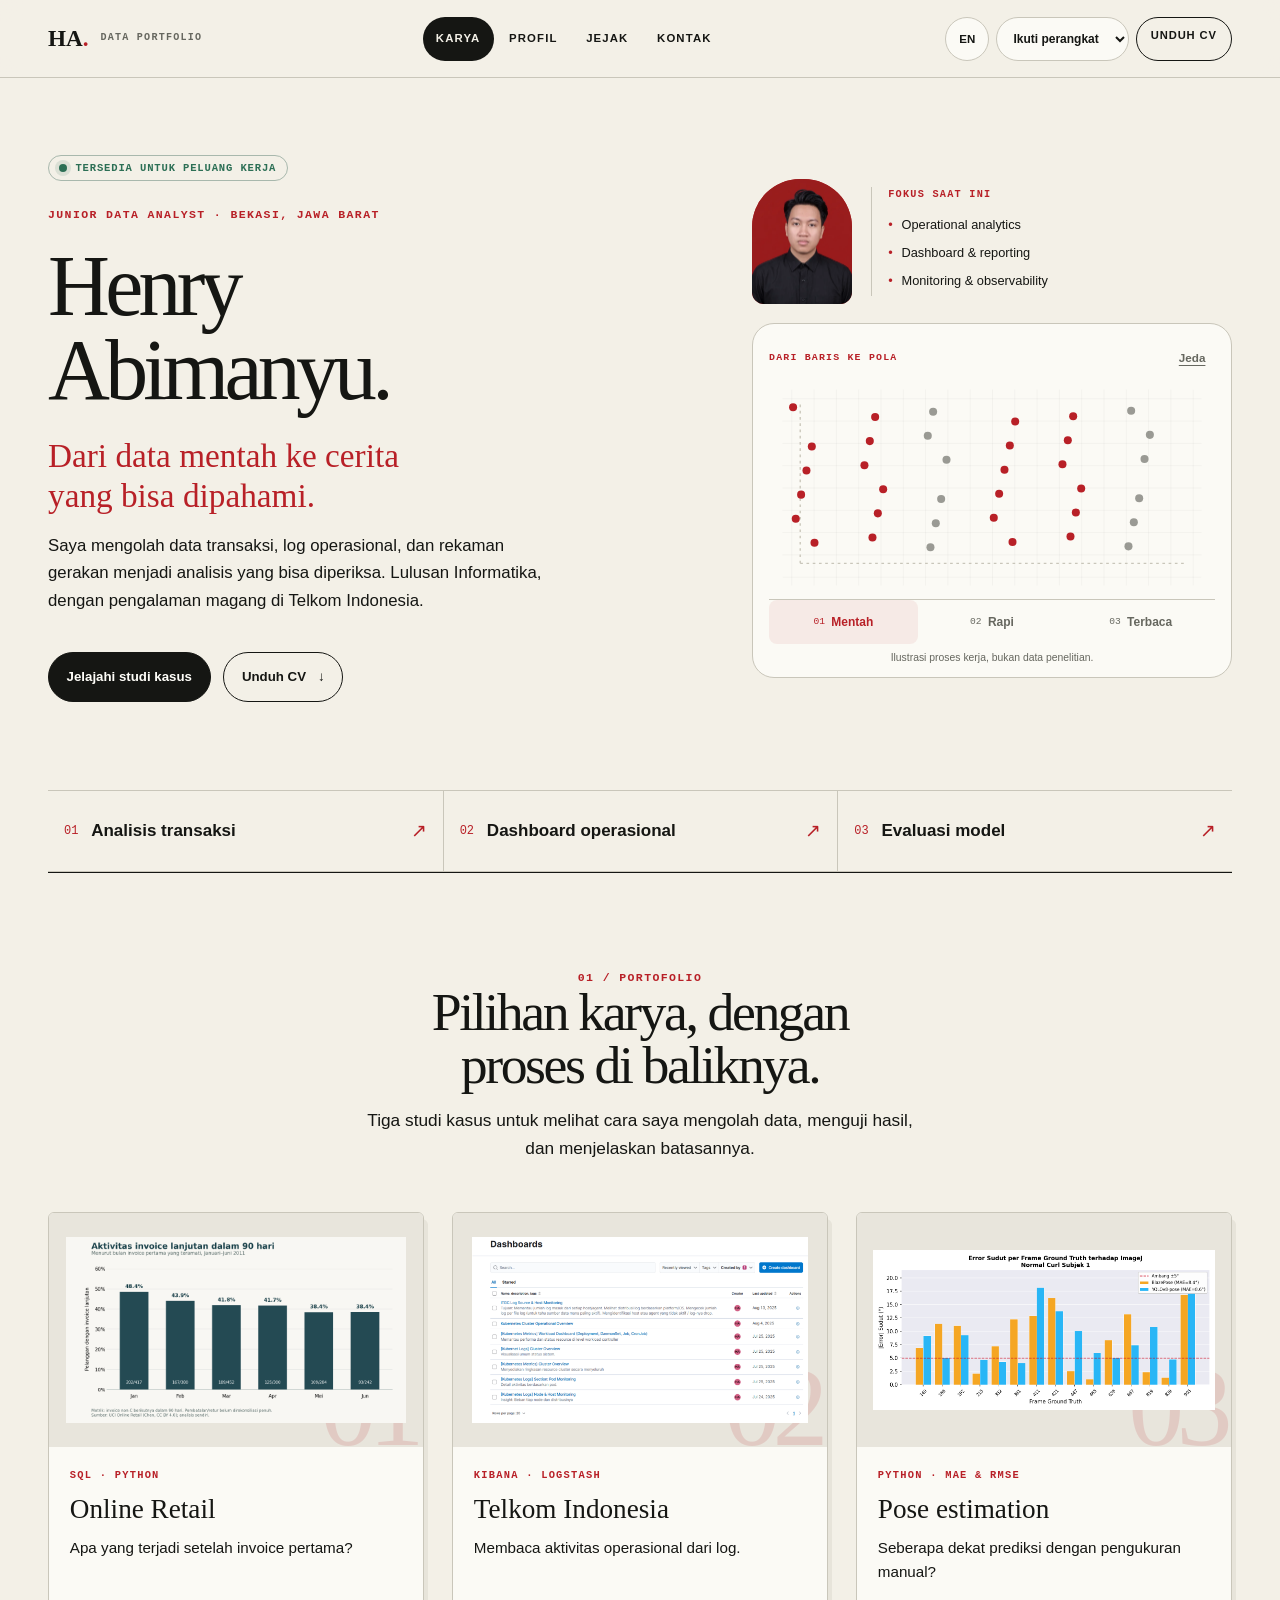
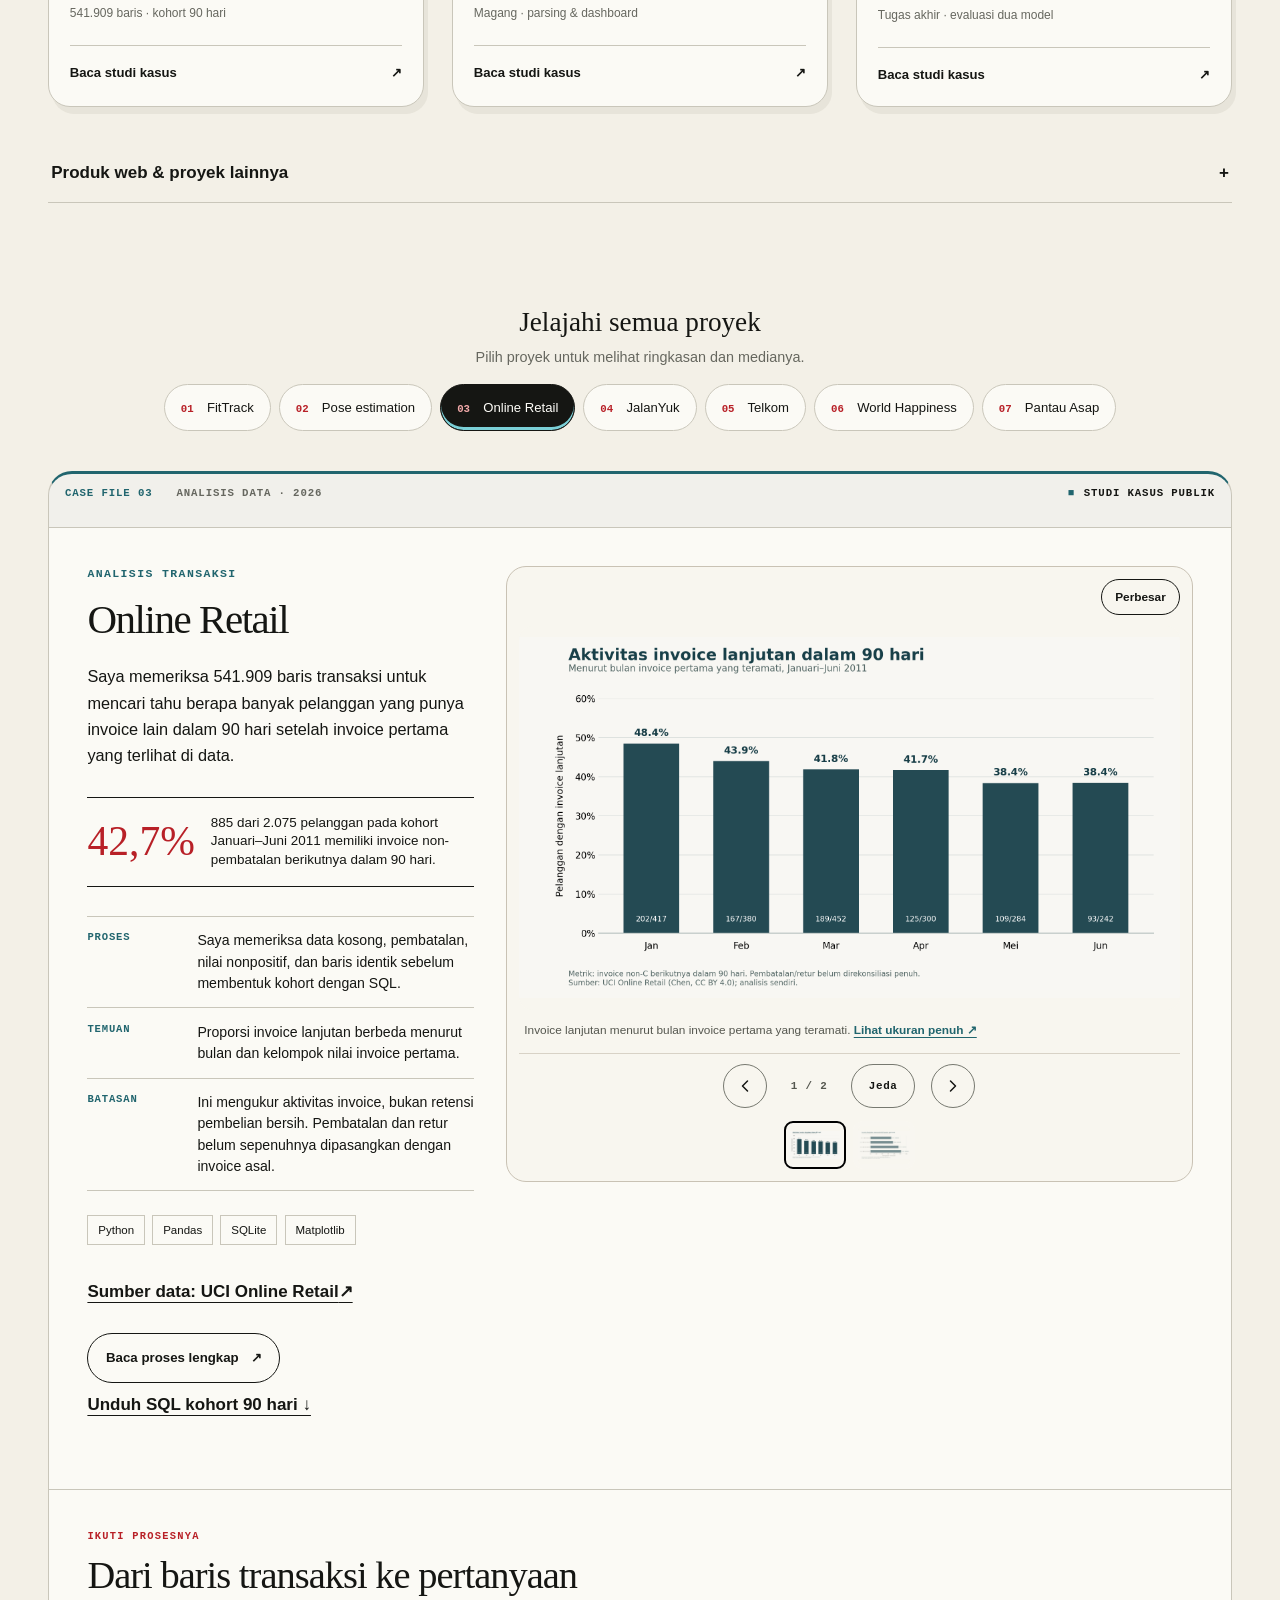
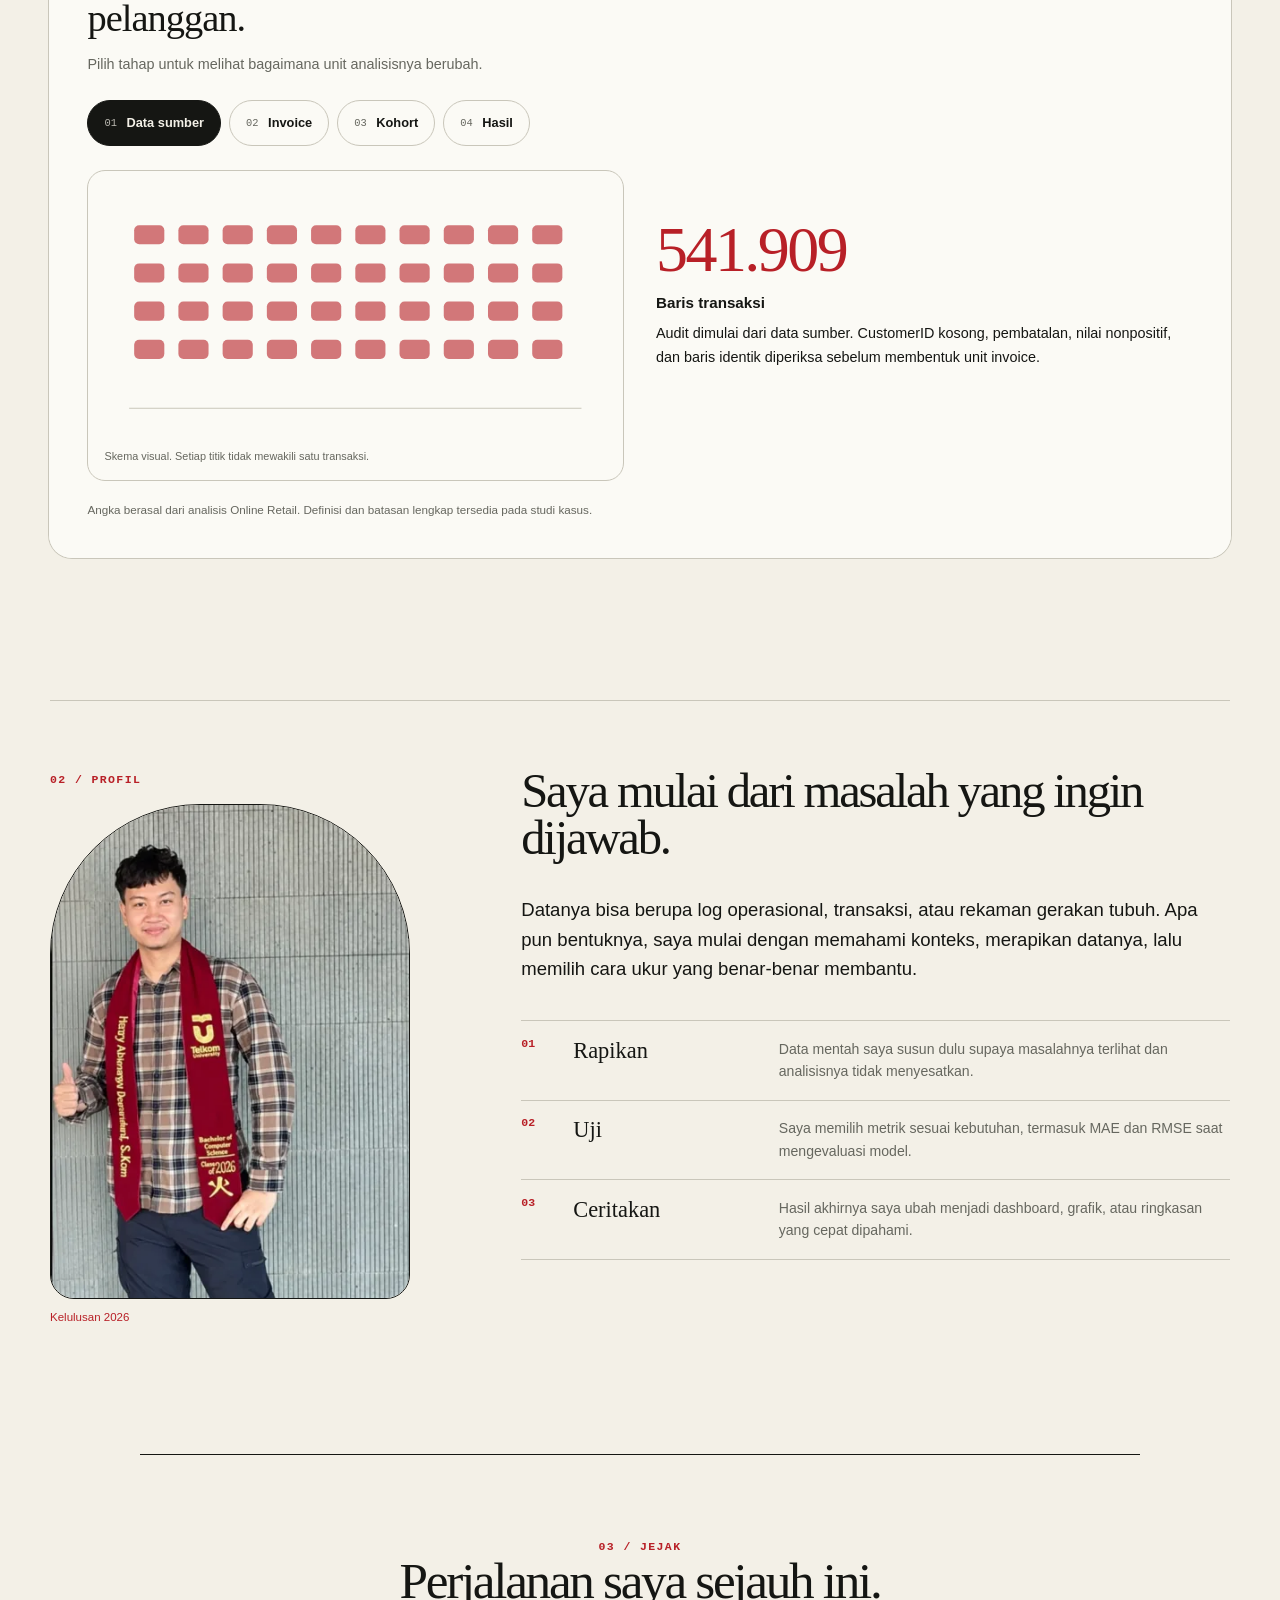
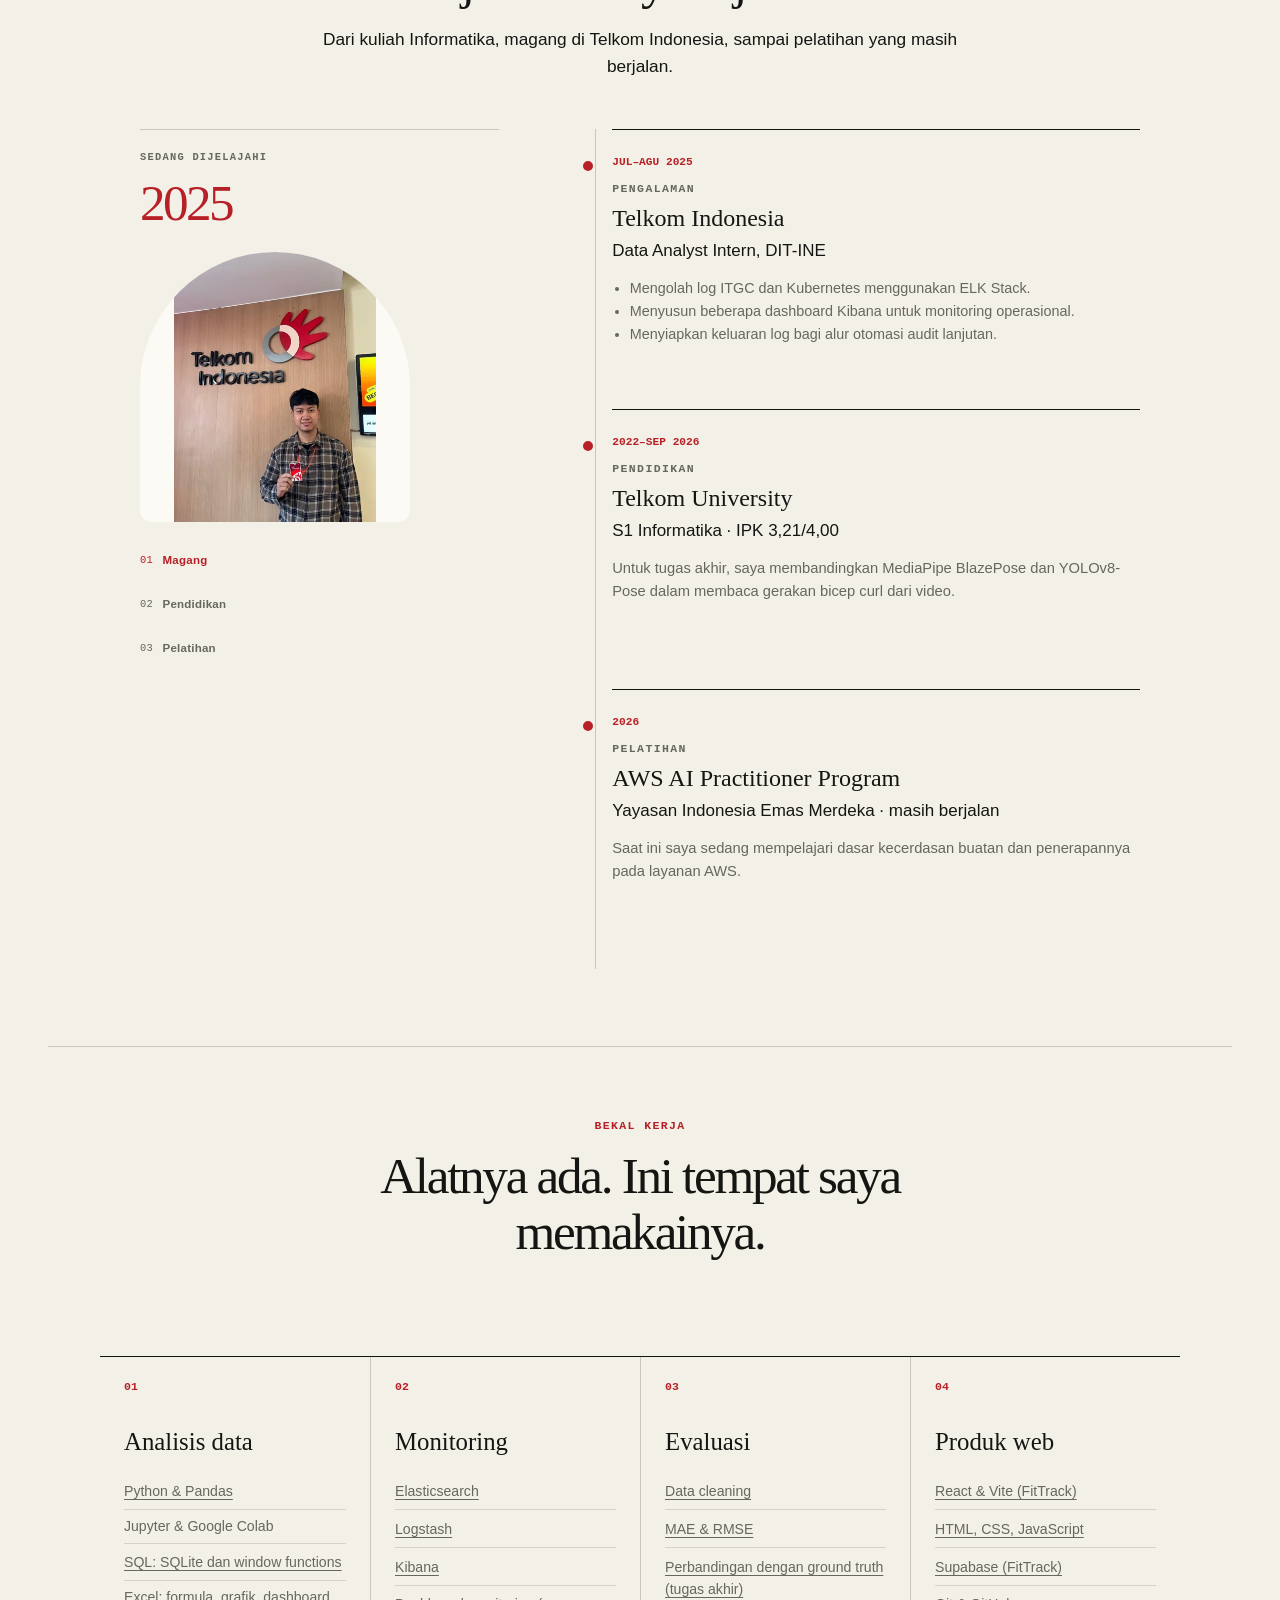
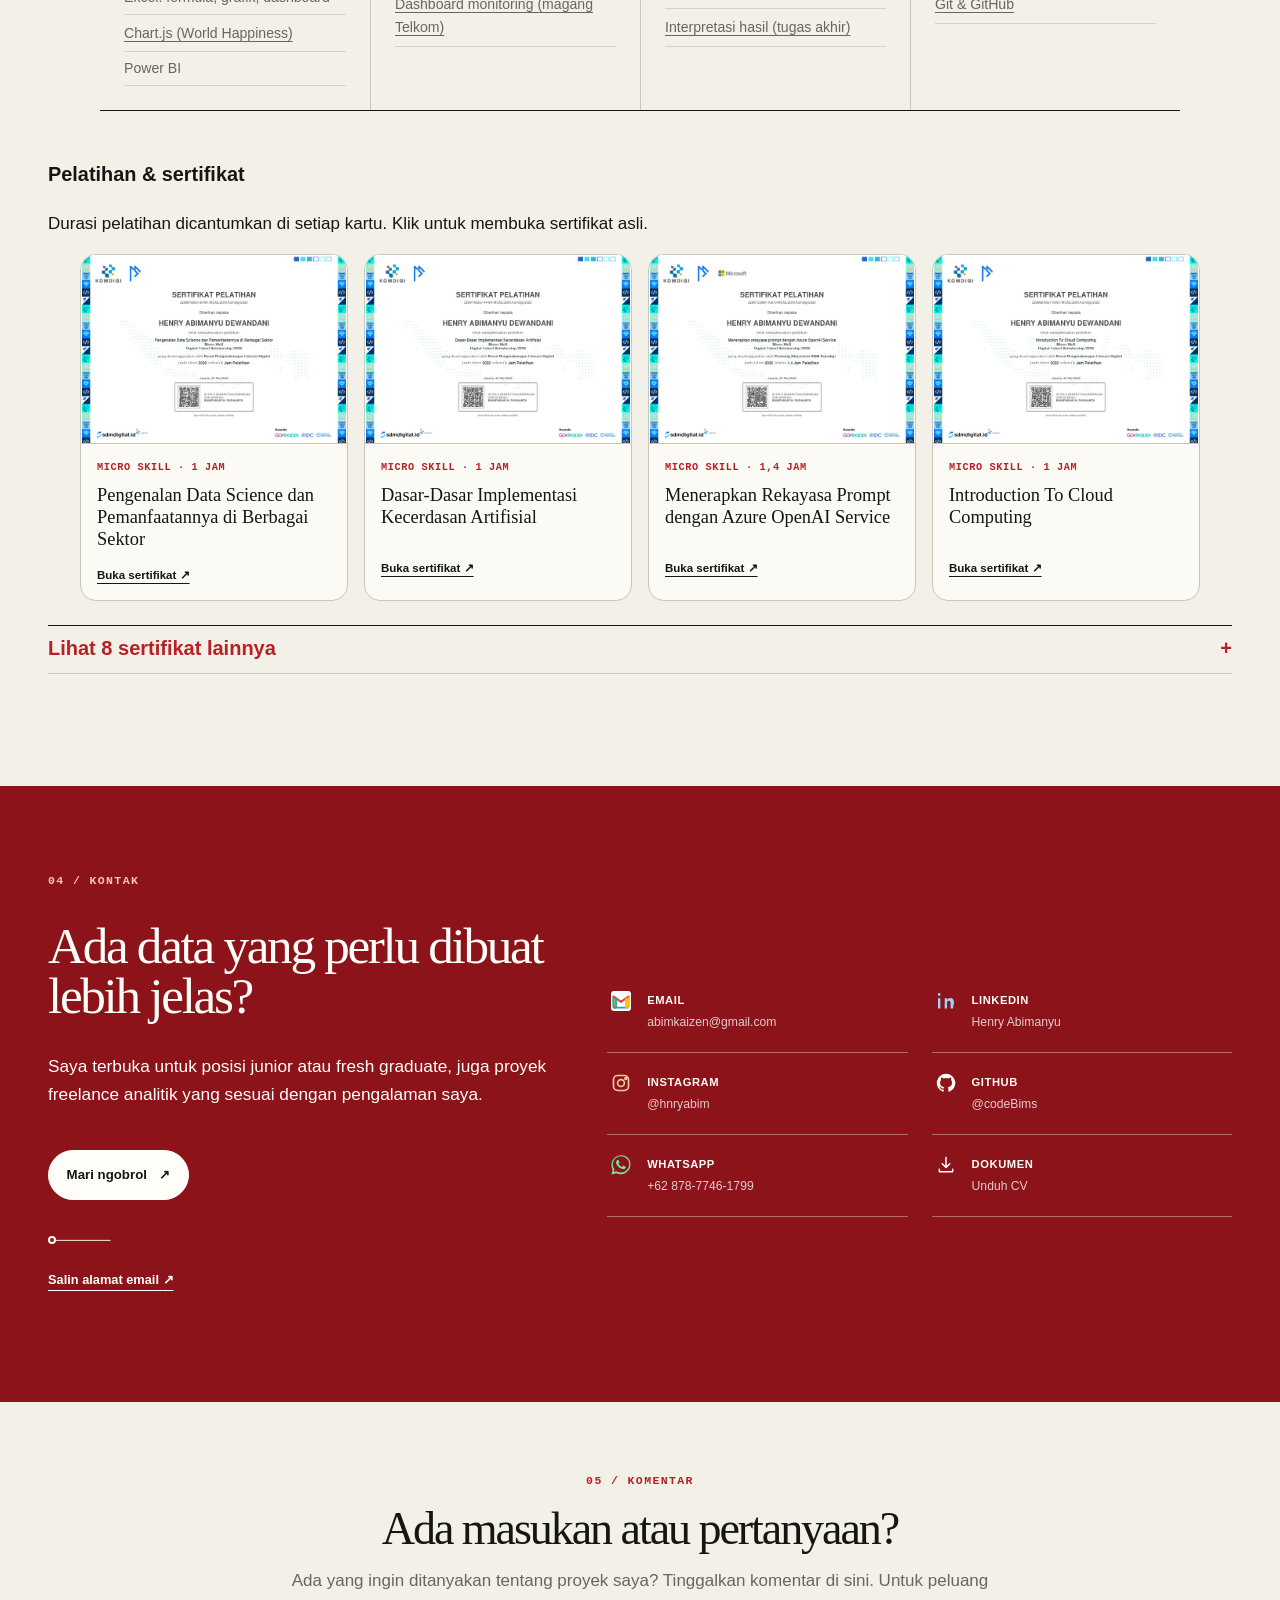
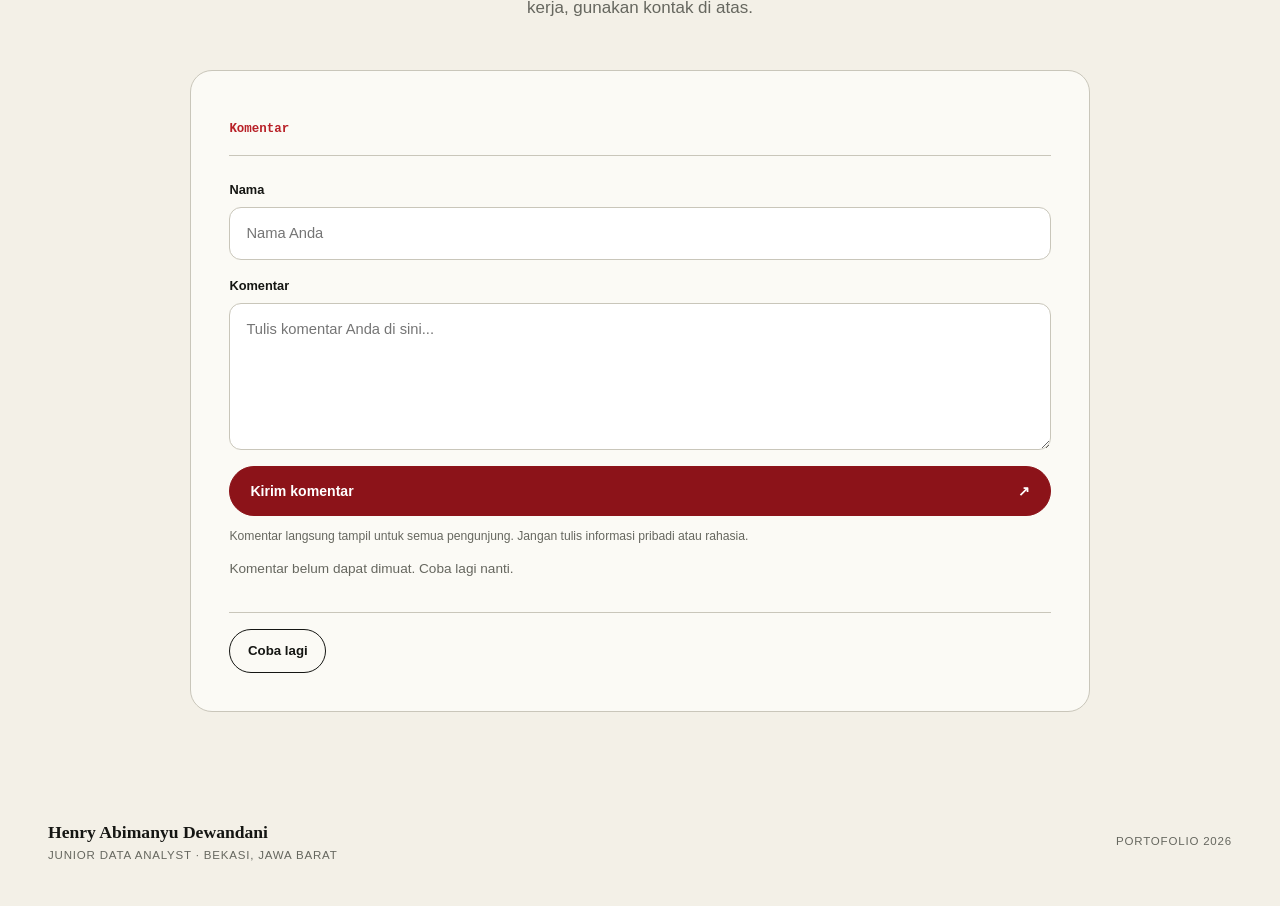
==== commit 74a947aa: "Add Pantau Asap project with real gallery previews" ====
--- a/index.html
+++ b/index.html
@@ -15,7 +15,7 @@
 <link href="./site.webmanifest" rel="manifest"/>
 <script>try { const t = localStorage.getItem('portfolio-theme') || 'auto'; document.documentElement.dataset.theme = t === 'auto' ? (matchMedia('(prefers-color-scheme: dark)').matches ? 'dark' : 'light') : t; } catch { document.documentElement.dataset.theme = matchMedia('(prefers-color-scheme: dark)').matches ? 'dark' : 'light'; }</script>
 <link href="./styles.css?v=20261103d" rel="stylesheet"/>
-<link href="https://codebims.github.io/" rel="canonical"/><meta content="website" property="og:type"/><meta content="https://codebims.github.io/" property="og:url"/><meta content="Henry Abimanyu | Junior Data Analyst" property="og:title"/><meta content="Analisis transaksi, dashboard operasional, dan evaluasi model. Lihat proses, hasil, dan batasan di setiap studi kasus." property="og:description"/><meta content="https://codebims.github.io/assets/social-preview.jpg" property="og:image"/><meta content="summary_large_image" name="twitter:card"/><link href="./refinements.css?v=20261115r3" rel="stylesheet"/>
+<link href="https://codebims.github.io/" rel="canonical"/><meta content="website" property="og:type"/><meta content="https://codebims.github.io/" property="og:url"/><meta content="Henry Abimanyu | Junior Data Analyst" property="og:title"/><meta content="Analisis transaksi, dashboard operasional, dan evaluasi model. Lihat proses, hasil, dan batasan di setiap studi kasus." property="og:description"/><meta content="https://codebims.github.io/assets/social-preview.jpg" property="og:image"/><meta content="summary_large_image" name="twitter:card"/><link href="./refinements.css?v=20261115r4" rel="stylesheet"/>
 <link href="./motion.css?v=20261115m1" rel="stylesheet"/></head>
 <body>
 <a class="skip-link" href="#konten"><span data-en="Skip to content" data-i18n="a9aeacef3a">Lewati ke konten</span></a>
@@ -71,7 +71,7 @@
 <div class="section-heading">
 <p class="section-label"><span data-en="01 / Portfolio" data-i18n="0afd5d9922">01 / Portofolio</span></p>
 <div><h2 id="portfolio-title"><span data-en="Selected work, with the thinking behind it." data-i18n="116a578eb7">Pilihan karya, dengan proses di baliknya.</span></h2><p><span data-en="Three case studies showing how I work with data, test results, and explain their limitations." data-i18n="a4997a467c">Tiga studi kasus untuk melihat cara saya mengolah data, menguji hasil, dan menjelaskan batasannya.</span></p></div>
-</div><div class="featured-work"><a class="work-card" data-project="online-retail" href="./projects/online-retail.html" style="--paper-tilt:-1.4deg"><div class="work-image"><img alt="Online Retail" height="490" loading="lazy" src="./assets/online-retail-by-month.png" style="view-transition-name:cover-online-retail" width="900"/><span aria-hidden="true" class="work-number">01</span></div><div class="work-card-copy"><p class="micro-label">SQL · Python</p><h3 style="view-transition-name:title-online-retail">Online Retail</h3><p><span data-en="What happens after the first invoice?" data-i18n="9048fe0607">Apa yang terjadi setelah invoice pertama?</span></p><small><span data-en="541,909 rows · 90-day cohort" data-i18n="32edd5ff5d">541.909 baris · kohort 90 hari</span></small><span class="card-action"><span data-en="Read case study" data-i18n="468e74c186">Baca studi kasus </span><span aria-hidden="true">↗</span></span></div></a><a class="work-card" data-project="telkom" href="./projects/telkom.html" style="--paper-tilt:1.2deg"><div class="work-image"><img alt="Telkom Indonesia" height="490" loading="lazy" src="./assets/telkom-dashboards.png" style="view-transition-name:cover-telkom" width="900"/><span aria-hidden="true" class="work-number">02</span></div><div class="work-card-copy"><p class="micro-label">Kibana · Logstash</p><h3 style="view-transition-name:title-telkom">Telkom Indonesia</h3><p><span data-en="Making operational activity visible through logs." data-i18n="d435f70387">Membaca aktivitas operasional dari log.</span></p><small><span data-en="Internship · parsing &amp; dashboards" data-i18n="1db06308b2">Magang · parsing &amp; dashboard</span></small><span class="card-action"><span data-en="Read case study" data-i18n="468e74c186">Baca studi kasus </span><span aria-hidden="true">↗</span></span></div></a><a class="work-card" data-project="pose" href="./projects/pose.html" style="--paper-tilt:-0.8deg"><div class="work-image"><img alt="Pose estimation" data-en-alt="Pose estimation" height="490" loading="lazy" src="./assets/pose-estimation-chart.png" style="view-transition-name:cover-pose" width="900"/><span aria-hidden="true" class="work-number">03</span></div><div class="work-card-copy"><p class="micro-label">Python · MAE &amp; RMSE</p><h3 style="view-transition-name:title-pose"><span data-en="Pose estimation" data-i18n="0babb06a37">Pose estimation</span></h3><p><span data-en="How close are predictions to manual measurements?" data-i18n="f205fc94c3">Seberapa dekat prediksi dengan pengukuran manual?</span></p><small><span data-en="Thesis · two-model evaluation" data-i18n="f6e1461034">Tugas akhir · evaluasi dua model</span></small><span class="card-action"><span data-en="Read case study" data-i18n="468e74c186">Baca studi kasus </span><span aria-hidden="true">↗</span></span></div></a></div><details class="other-projects"><summary><span data-en="Web products &amp; other projects" data-i18n="48f229f12e">Produk web &amp; proyek lainnya </span><span aria-hidden="true">+</span></summary><div class="other-project-links"><a href="#fittrack"><span data-en="FitTrack · training logs &amp; progress" data-i18n="e50dcba4a8">FitTrack · catatan &amp; progres latihan </span><span aria-hidden="true">↗</span></a><a href="#jalanyuk"><span data-en="JalanYuk · trip planning prototype" data-i18n="1030e1f6e6">JalanYuk · prototipe perencanaan perjalanan </span><span aria-hidden="true">↗</span></a><a href="#happiness"><span data-en="World Happiness · team visualizations" data-i18n="b333773045">World Happiness · visualisasi kelompok </span><span aria-hidden="true">↗</span></a><aside class="side-project">
+</div><div class="featured-work"><a class="work-card" data-project="online-retail" href="./projects/online-retail.html" style="--paper-tilt:-1.4deg"><div class="work-image"><img alt="Online Retail" height="490" loading="lazy" src="./assets/online-retail-by-month.png" style="view-transition-name:cover-online-retail" width="900"/><span aria-hidden="true" class="work-number">01</span></div><div class="work-card-copy"><p class="micro-label">SQL · Python</p><h3 style="view-transition-name:title-online-retail">Online Retail</h3><p><span data-en="What happens after the first invoice?" data-i18n="9048fe0607">Apa yang terjadi setelah invoice pertama?</span></p><small><span data-en="541,909 rows · 90-day cohort" data-i18n="32edd5ff5d">541.909 baris · kohort 90 hari</span></small><span class="card-action"><span data-en="Read case study" data-i18n="468e74c186">Baca studi kasus </span><span aria-hidden="true">↗</span></span></div></a><a class="work-card" data-project="telkom" href="./projects/telkom.html" style="--paper-tilt:1.2deg"><div class="work-image"><img alt="Telkom Indonesia" height="490" loading="lazy" src="./assets/telkom-dashboards.png" style="view-transition-name:cover-telkom" width="900"/><span aria-hidden="true" class="work-number">02</span></div><div class="work-card-copy"><p class="micro-label">Kibana · Logstash</p><h3 style="view-transition-name:title-telkom">Telkom Indonesia</h3><p><span data-en="Making operational activity visible through logs." data-i18n="d435f70387">Membaca aktivitas operasional dari log.</span></p><small><span data-en="Internship · parsing &amp; dashboards" data-i18n="1db06308b2">Magang · parsing &amp; dashboard</span></small><span class="card-action"><span data-en="Read case study" data-i18n="468e74c186">Baca studi kasus </span><span aria-hidden="true">↗</span></span></div></a><a class="work-card" data-project="pose" href="./projects/pose.html" style="--paper-tilt:-0.8deg"><div class="work-image"><img alt="Pose estimation" data-en-alt="Pose estimation" height="490" loading="lazy" src="./assets/pose-estimation-chart.png" style="view-transition-name:cover-pose" width="900"/><span aria-hidden="true" class="work-number">03</span></div><div class="work-card-copy"><p class="micro-label">Python · MAE &amp; RMSE</p><h3 style="view-transition-name:title-pose"><span data-en="Pose estimation" data-i18n="0babb06a37">Pose estimation</span></h3><p><span data-en="How close are predictions to manual measurements?" data-i18n="f205fc94c3">Seberapa dekat prediksi dengan pengukuran manual?</span></p><small><span data-en="Thesis · two-model evaluation" data-i18n="f6e1461034">Tugas akhir · evaluasi dua model</span></small><span class="card-action"><span data-en="Read case study" data-i18n="468e74c186">Baca studi kasus </span><span aria-hidden="true">↗</span></span></div></a></div><details class="other-projects"><summary><span data-en="Web products &amp; other projects" data-i18n="48f229f12e">Produk web &amp; proyek lainnya </span><span aria-hidden="true">+</span></summary><div class="other-project-links"><a href="#fittrack"><span data-en="FitTrack · training logs &amp; progress" data-i18n="e50dcba4a8">FitTrack · catatan &amp; progres latihan </span><span aria-hidden="true">↗</span></a><a href="#jalanyuk"><span data-en="JalanYuk · trip planning prototype" data-i18n="1030e1f6e6">JalanYuk · prototipe perencanaan perjalanan </span><span aria-hidden="true">↗</span></a><a href="#pantau-asap"><span data-i18n="35c4ffc535" data-en="Pantau Asap · weather, air &amp; hotspots">Pantau Asap · cuaca, udara &amp; hotspot</span><span aria-hidden="true">↗</span></a><a href="#happiness"><span data-en="World Happiness · team visualizations" data-i18n="b333773045">World Happiness · visualisasi kelompok </span><span aria-hidden="true">↗</span></a><aside class="side-project">
 <div><p class="micro-label"><span data-en="Additional project · 2025" data-i18n="e19aba42b9">Proyek tambahan · 2025</span></p><h3>Cripto</h3></div>
 <p><span data-en="A simple e-commerce experiment I built with HTML, CSS, and JavaScript, including an ordering flow through WhatsApp." data-i18n="16b7b02031">Eksperimen e-commerce sederhana yang saya bangun dengan HTML, CSS, dan JavaScript, lengkap dengan alur pemesanan melalui WhatsApp.</span></p>
 <a class="case-link" href="https://cripto-ofcc.vercel.app/" rel="noreferrer" target="_blank"><span data-en="Visit site" data-i18n="f47c0d35e0">Buka situs </span><span aria-hidden="true">↗</span></a>
@@ -84,6 +84,7 @@
 <button aria-pressed="false" data-case="jalanyuk" type="button"><span>04</span> JalanYuk</button>
 <button aria-pressed="false" data-case="telkom" type="button"><span>05</span> Telkom</button>
 <button aria-pressed="false" data-case="happiness" type="button"><span>06</span> World Happiness</button>
+<button aria-pressed="false" data-case="pantau-asap" type="button"><span>07</span> Pantau Asap</button>
 </div>
 <article class="case-study case-fittrack" id="fittrack">
 <header class="case-header">
@@ -257,6 +258,37 @@
 <figure aria-label="2 dari 2" aria-roledescription="slide" data-gallery-slide="" hidden="" role="group"><img alt="Happiness trends over time" decoding="async" height="600" loading="lazy" src="./assets/happiness-trend.svg" width="1000"/><figcaption><span data-en="Four time series from the team dashboard data." data-i18n="054688dbf3">Tren empat seri dari data dashboard kelompok.</span></figcaption></figure>
 <div class="gallery-controls"><button aria-label="Grafik sebelumnya" data-gallery-prev="" type="button"><svg aria-hidden="true" viewBox="0 0 24 24"><path d="m15 18-6-6 6-6"></path></svg></button><p aria-live="polite"><span data-gallery-current="">1</span><span aria-hidden="true"> / </span><span data-gallery-total="">2</span></p><button class="gallery-autoplay" data-gallery-toggle="" type="button">Jeda</button><button aria-label="Grafik berikutnya" data-gallery-next="" type="button"><svg aria-hidden="true" viewBox="0 0 24 24"><path d="m9 18 6-6-6-6"></path></svg></button></div>
 </div><p><span data-en="A preview from the team dashboard data. Explore the interactive charts on the original site." data-i18n="791d87b616">Pratinjau dari data dashboard kelompok. Grafik interaktif tersedia di situs aslinya.</span></p><a class="button" href="https://visdatgokil.vercel.app/" rel="noopener noreferrer" target="_blank"><span data-en="Open the team dashboard ↗" data-i18n="f8e376ef29">Buka dashboard kelompok ↗</span></a><a class="case-link" href="https://github.com/adhihihi/Final-Project-Visdat" rel="noopener noreferrer" target="_blank"><span data-en="View team repository ↗" data-i18n="acbead1177">Lihat repositori kelompok ↗</span></a></div>
+</div>
+</article>
+<article class="case-study case-pantau" id="pantau-asap" hidden="">
+<header class="case-header">
+<div><span class="case-index">Case file 07</span><span class="case-year"><span data-i18n="4049ca5b06" data-en="Personal project · 2026">Proyek pribadi · 2026</span></span></div>
+<p class="case-status"><span data-i18n="163b3dd2f3" data-en="Private demo · preview available">Demo privat · pratinjau tersedia</span></p>
+</header>
+<div class="case-body">
+<div class="case-copy">
+<p class="case-kicker"><span data-i18n="ca426c30e7" data-en="Environmental data integration">Integrasi data lingkungan</span></p>
+<h3>Pantau Asap</h3>
+<p class="case-summary"><span data-i18n="92c013e1c8" data-en="I built a dashboard that brings BMKG weather forecasts, PM2.5 observations, and hotspot detections into one workspace. Sources, locations, and timestamps stay alongside the values so their context remains clear.">Saya membuat dashboard untuk membaca prakiraan cuaca BMKG, pengamatan PM2.5, dan deteksi hotspot dalam satu ruang kerja. Sumber, lokasi, dan waktu ditampilkan bersama angkanya supaya konteksnya tetap jelas.</span></p>
+<dl class="case-facts">
+<div><dt><span data-i18n="6f806bf77c" data-en="Challenge">Tantangan</span></dt><dd><span data-i18n="7f8f936002" data-en="The sources have different units, geographic coverage, and update times.">Data datang dari beberapa sumber dengan satuan, cakupan wilayah, dan waktu pembaruan yang berbeda.</span></dd></div>
+<div><dt><span data-i18n="3d6d82ef69" data-en="What I built">Yang saya bangun</span></dt><dd><span data-i18n="0bc892b1a3" data-en="Source integration and validation, location and time filters, PM2.5 history, CSV/JSON exports, and a responsive interface with pausable weather animation.">Integrasi dan validasi sumber, filter wilayah dan waktu, riwayat PM2.5, ekspor CSV/JSON, serta antarmuka responsif dengan animasi cuaca yang bisa dijeda.</span></dd></div>
+<div><dt><span data-i18n="42e460c94e" data-en="Limitations">Batasan</span></dt><dd><span data-i18n="798cdb0ba1" data-en="PM2.5 represents the observation station, not every village. Hotspots are satellite detections, not confirmed fire counts. The PM2.5 prediction model remains disabled.">PM2.5 mewakili stasiun pengamatan, bukan setiap desa. Hotspot adalah deteksi satelit, bukan jumlah kebakaran terkonfirmasi. Model prediksi PM2.5 belum diaktifkan.</span></dd></div>
+</dl>
+<ul class="tags" aria-label="Teknologi Pantau Asap" data-en-aria-label="Pantau Asap tools"><li>Python</li><li>JavaScript</li><li>Canvas</li><li>REST API</li><li>Vercel</li></ul>
+<p class="project-access-note"><span data-i18n="8edde047e3" data-en="The application and repository are private. These previews come from the actual application; the values reflect the capture dates.">Aplikasi dan repositori masih privat. Pratinjau di sini berasal dari aplikasi asli; angka pada gambar adalah dokumentasi saat pengambilan.</span></p>
+<a class="button detail-link" href="mailto:abimkaizen@gmail.com?subject=Demo%20Pantau%20Asap"><span data-i18n="d2eaf03f5b" data-en="Ask about this project">Tanyakan tentang proyek ini</span> <span aria-hidden="true">↗</span></a>
+</div>
+<div class="project-gallery" data-gallery="" role="region" aria-roledescription="carousel" aria-label="Pratinjau Pantau Asap" data-en-aria-label="Pantau Asap previews" tabindex="0">
+<figure aria-label="1 dari 3" aria-roledescription="slide" data-gallery-slide="" role="group">
+<img src="./assets/pantau-asap/weather.webp" alt="Tampilan desktop Pantau Asap: laporan prakiraan cuaca dengan ilustrasi hujan" data-en-alt="Pantau Asap desktop weather report with a rain illustration" width="1265" height="712" loading="lazy" decoding="async"/>
+<figcaption><span data-i18n="4e72d6915a" data-en="Weather report with an atmospheric illustration and BMKG forecast details. Documented on 12 November 2026.">Laporan cuaca dengan ilustrasi atmosfer dan rincian prakiraan BMKG. Dokumentasi 12 November 2026.</span></figcaption></figure><figure aria-label="2 dari 3" aria-roledescription="slide" data-gallery-slide="" role="group" hidden="">
+<img src="./assets/pantau-asap/overview-mobile.webp" alt="Ringkasan Pantau Asap pada ponsel dengan kartu cuaca, PM2.5 Kemayoran, dan hotspot" data-en-alt="Pantau Asap mobile overview with weather, Kemayoran PM2.5, and hotspot cards" width="375" height="844" loading="lazy" decoding="async"/>
+<figcaption><span data-i18n="f58af61733" data-en="Mobile overview of weather, air observations, and hotspot detections. Documented on 14 November 2026.">Ringkasan cuaca, pengamatan udara, dan deteksi hotspot pada ponsel. Dokumentasi 14 November 2026.</span></figcaption></figure><figure aria-label="3 dari 3" aria-roledescription="slide" data-gallery-slide="" role="group" hidden="">
+<img src="./assets/pantau-asap/forecast-mobile.webp" alt="Laporan cuaca Pantau Asap pada ponsel dengan suhu, kelembapan, angin, dan tombol jeda" data-en-alt="Pantau Asap mobile forecast with temperature, humidity, wind, and a pause button" width="375" height="844" loading="lazy" decoding="async"/>
+<figcaption><span data-i18n="ff88a23487" data-en="Forecast time selection and weather animation controls on mobile. Documented on 14 November 2026.">Pilihan waktu prakiraan dan kontrol animasi cuaca pada ponsel. Dokumentasi 14 November 2026.</span></figcaption></figure>
+<div class="gallery-controls"><button aria-label="Tampilan sebelumnya" data-gallery-prev="" type="button"><svg aria-hidden="true" viewBox="0 0 24 24"><path d="m15 18-6-6 6-6"></path></svg></button><p aria-live="polite"><span data-gallery-current="">1</span><span aria-hidden="true"> / </span><span data-gallery-total="">3</span></p><button class="gallery-autoplay" data-gallery-toggle="" type="button">Jeda</button><button aria-label="Tampilan berikutnya" data-gallery-next="" type="button"><svg aria-hidden="true" viewBox="0 0 24 24"><path d="m9 18 6-6-6-6"></path></svg></button></div>
+</div>
 </div>
 </article>
 </div>
--- a/refinements.css
+++ b/refinements.css
@@ -57,9 +57,12 @@
 .case-copy h3 { font-size: clamp(2rem,3.2vw,3rem); line-height: 1.08; }
 .case-fittrack { --case-accent: #9a4518; }
 .case-jalanyuk { --case-accent: #14675e; }
+.case-pantau { --case-accent: #286446; }
+.project-access-note { margin-top: 1rem; color: var(--muted); font-size: .8rem; line-height: 1.6; }
 .case-pose { --case-accent: #a31e2c; }
 :root[data-theme="dark"] .case-fittrack { --case-accent: #f4b083; }
 :root[data-theme="dark"] .case-jalanyuk { --case-accent: #85d1c4; }
+:root[data-theme="dark"] .case-pantau { --case-accent: #b5dfbc; }
 :root[data-theme="dark"] .case-pose { --case-accent: #f89b9e; }
 .case-confidential { background: #1b222b; }
 .case-kicker, .case-facts dt { color: var(--case-accent); }
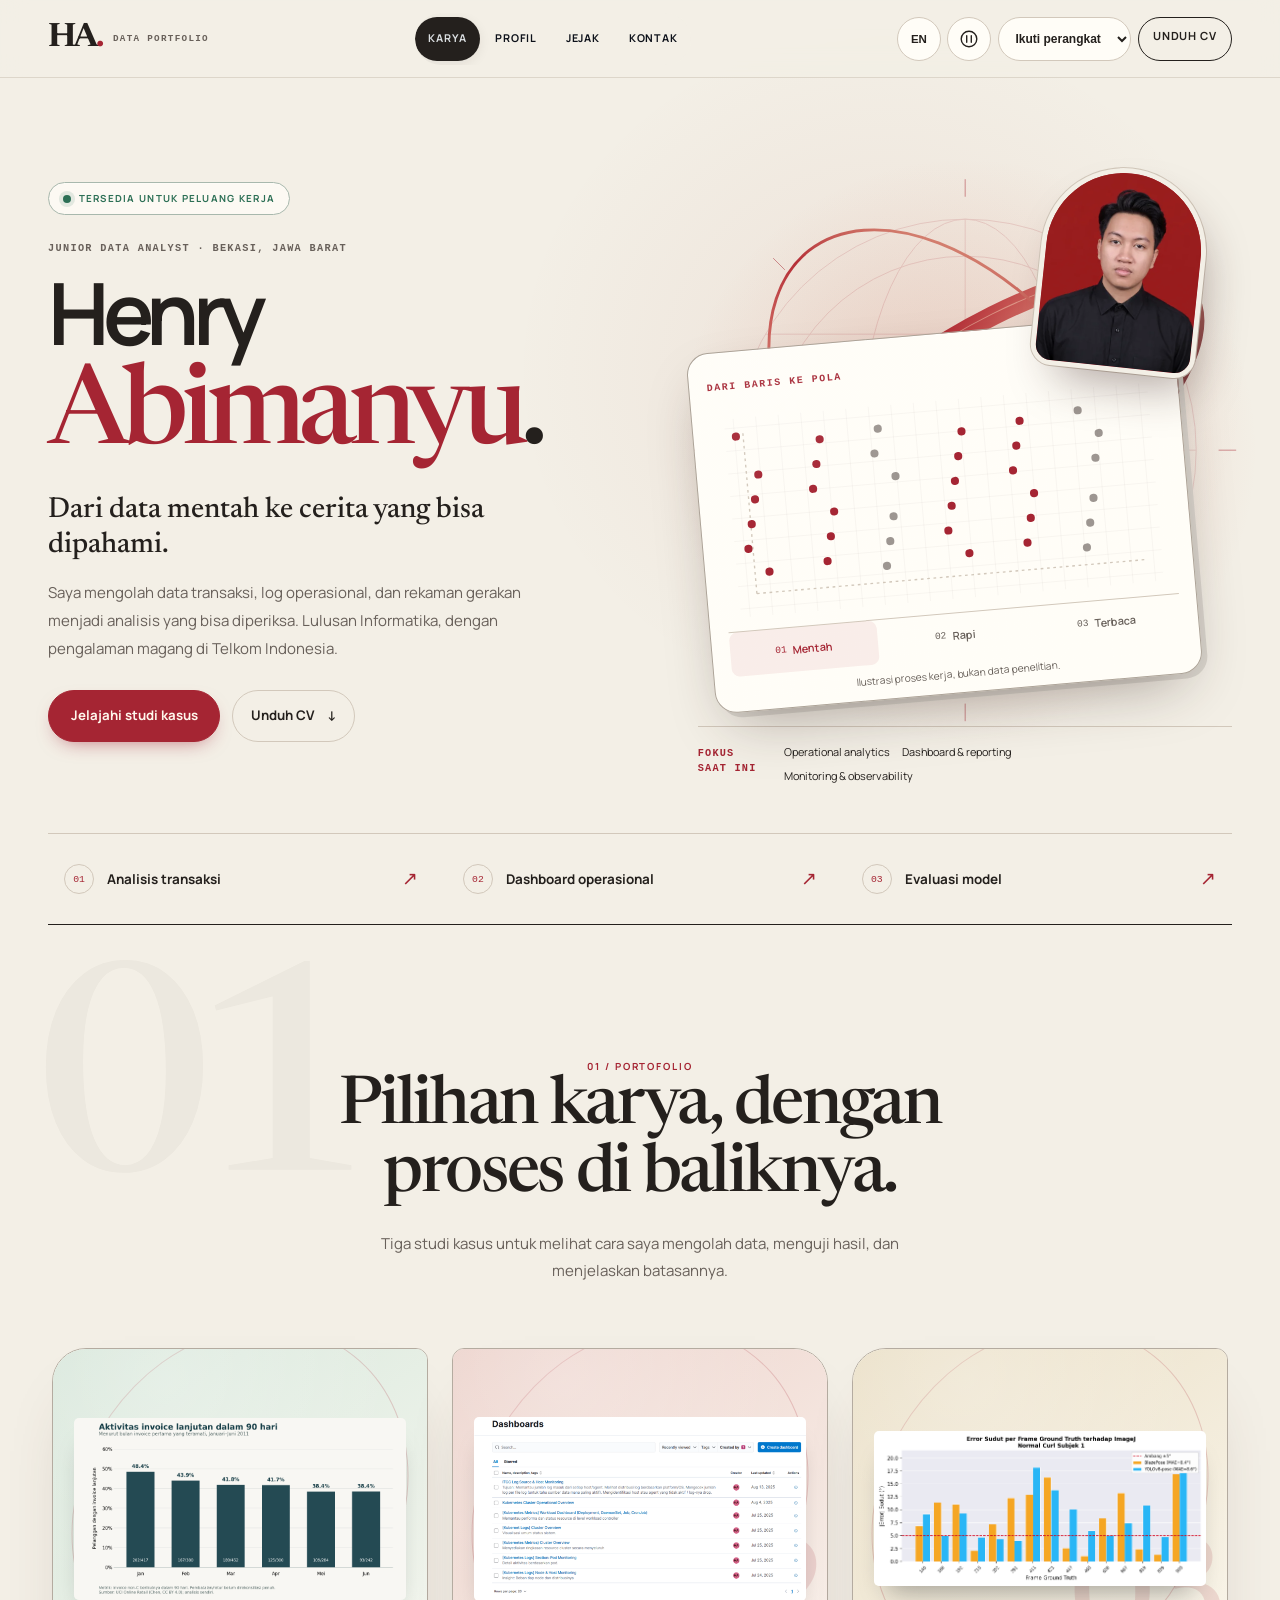
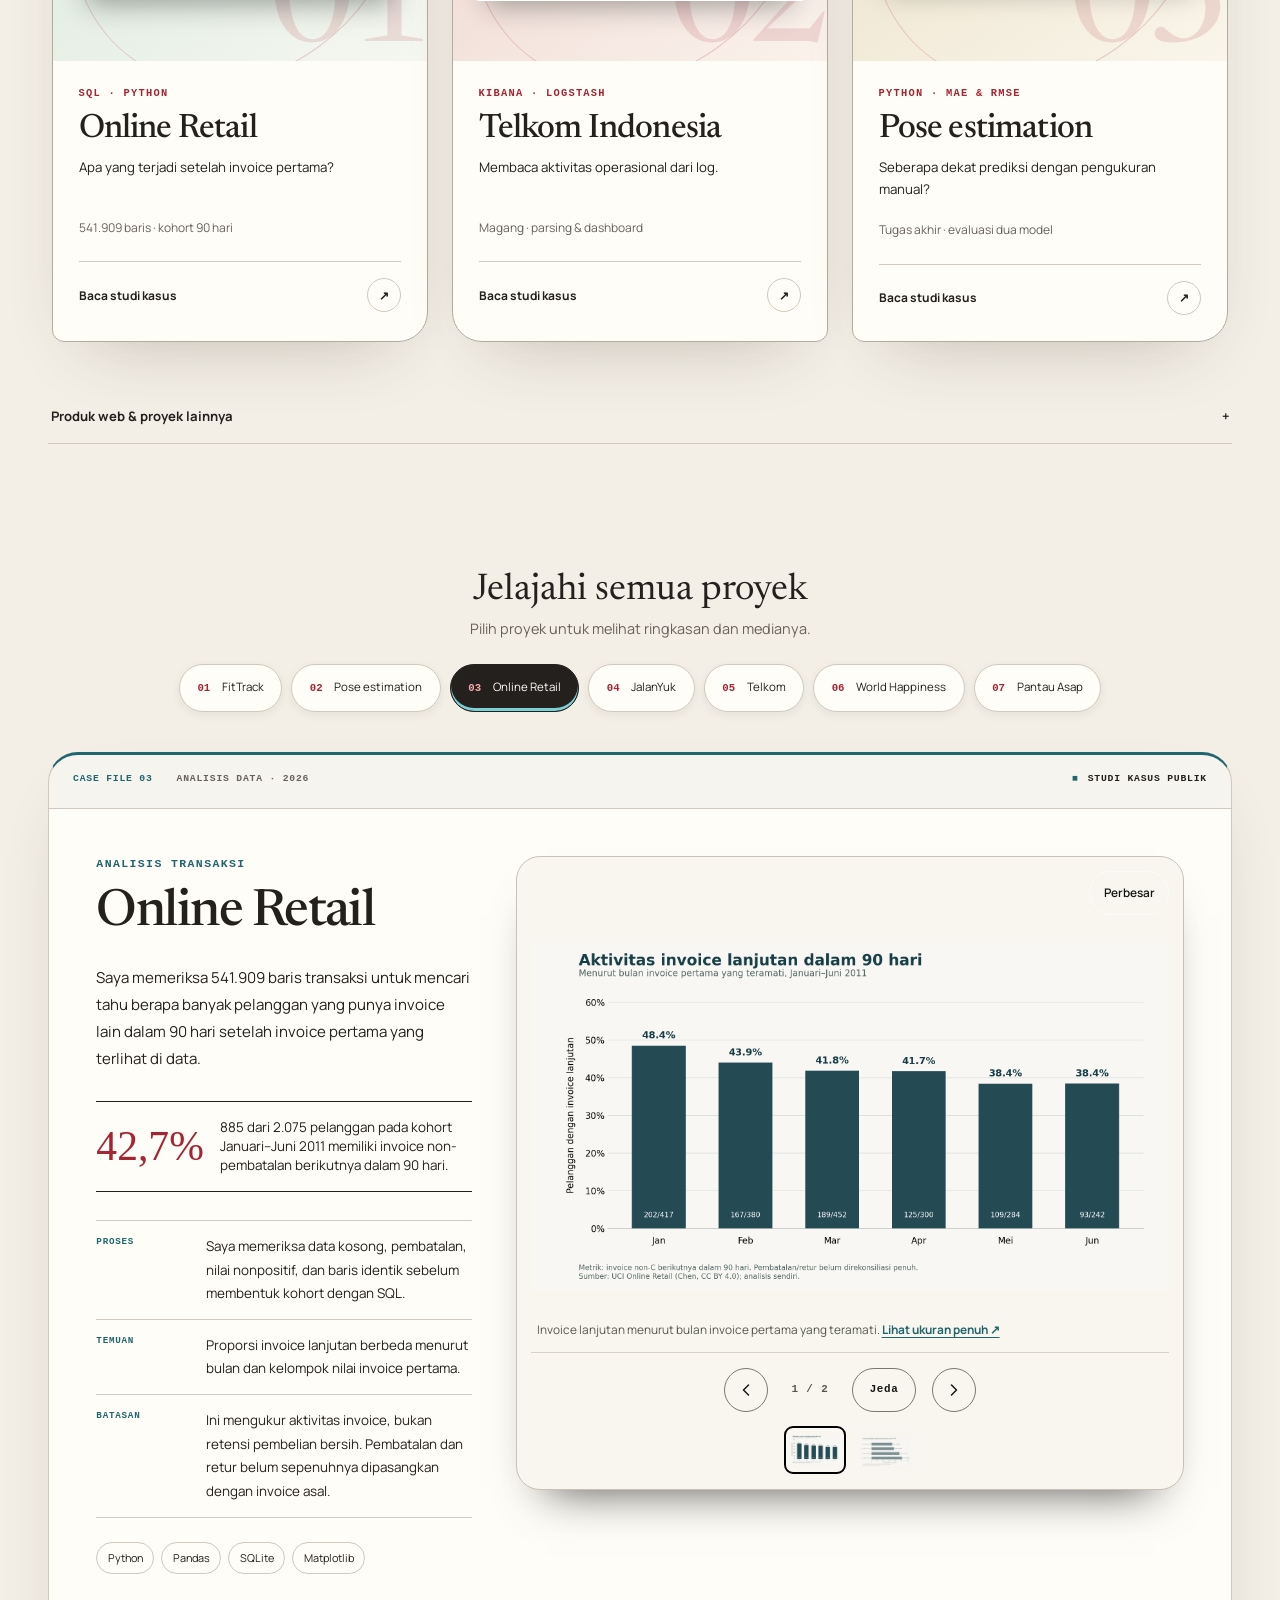
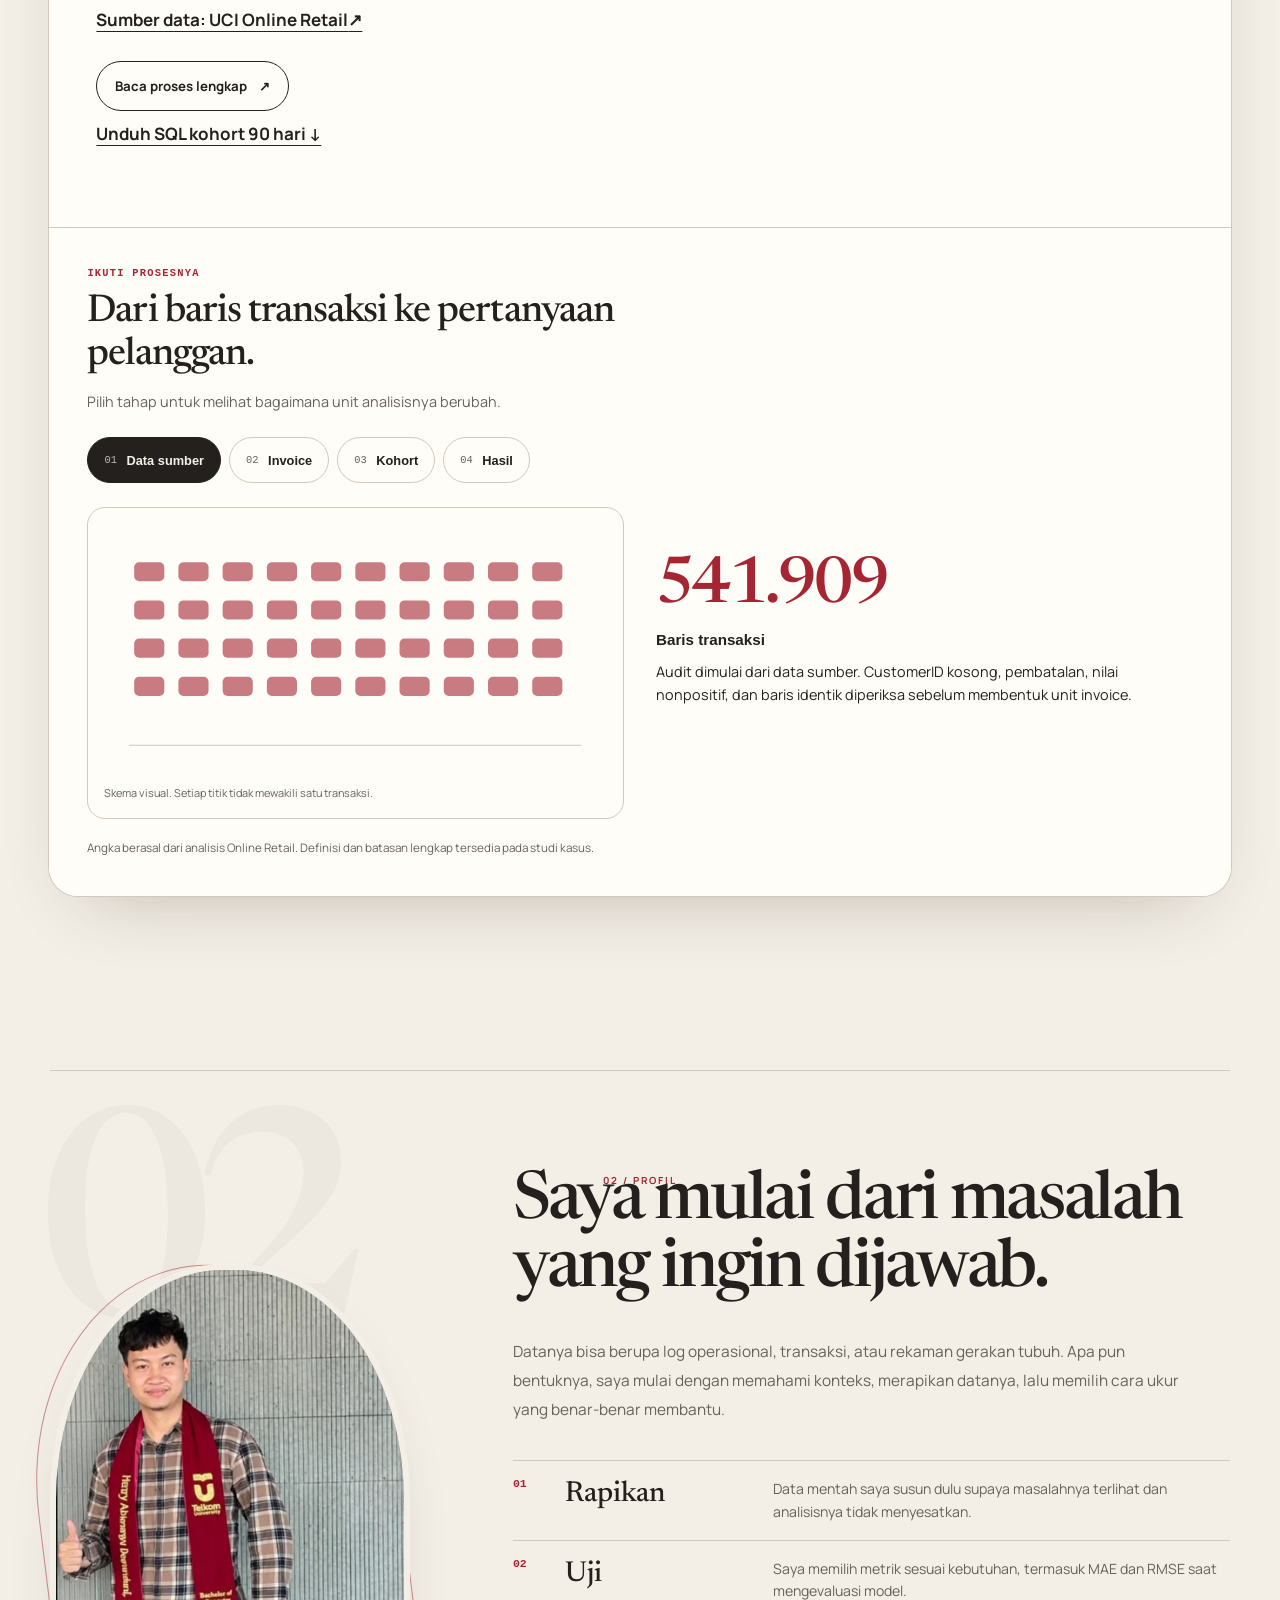
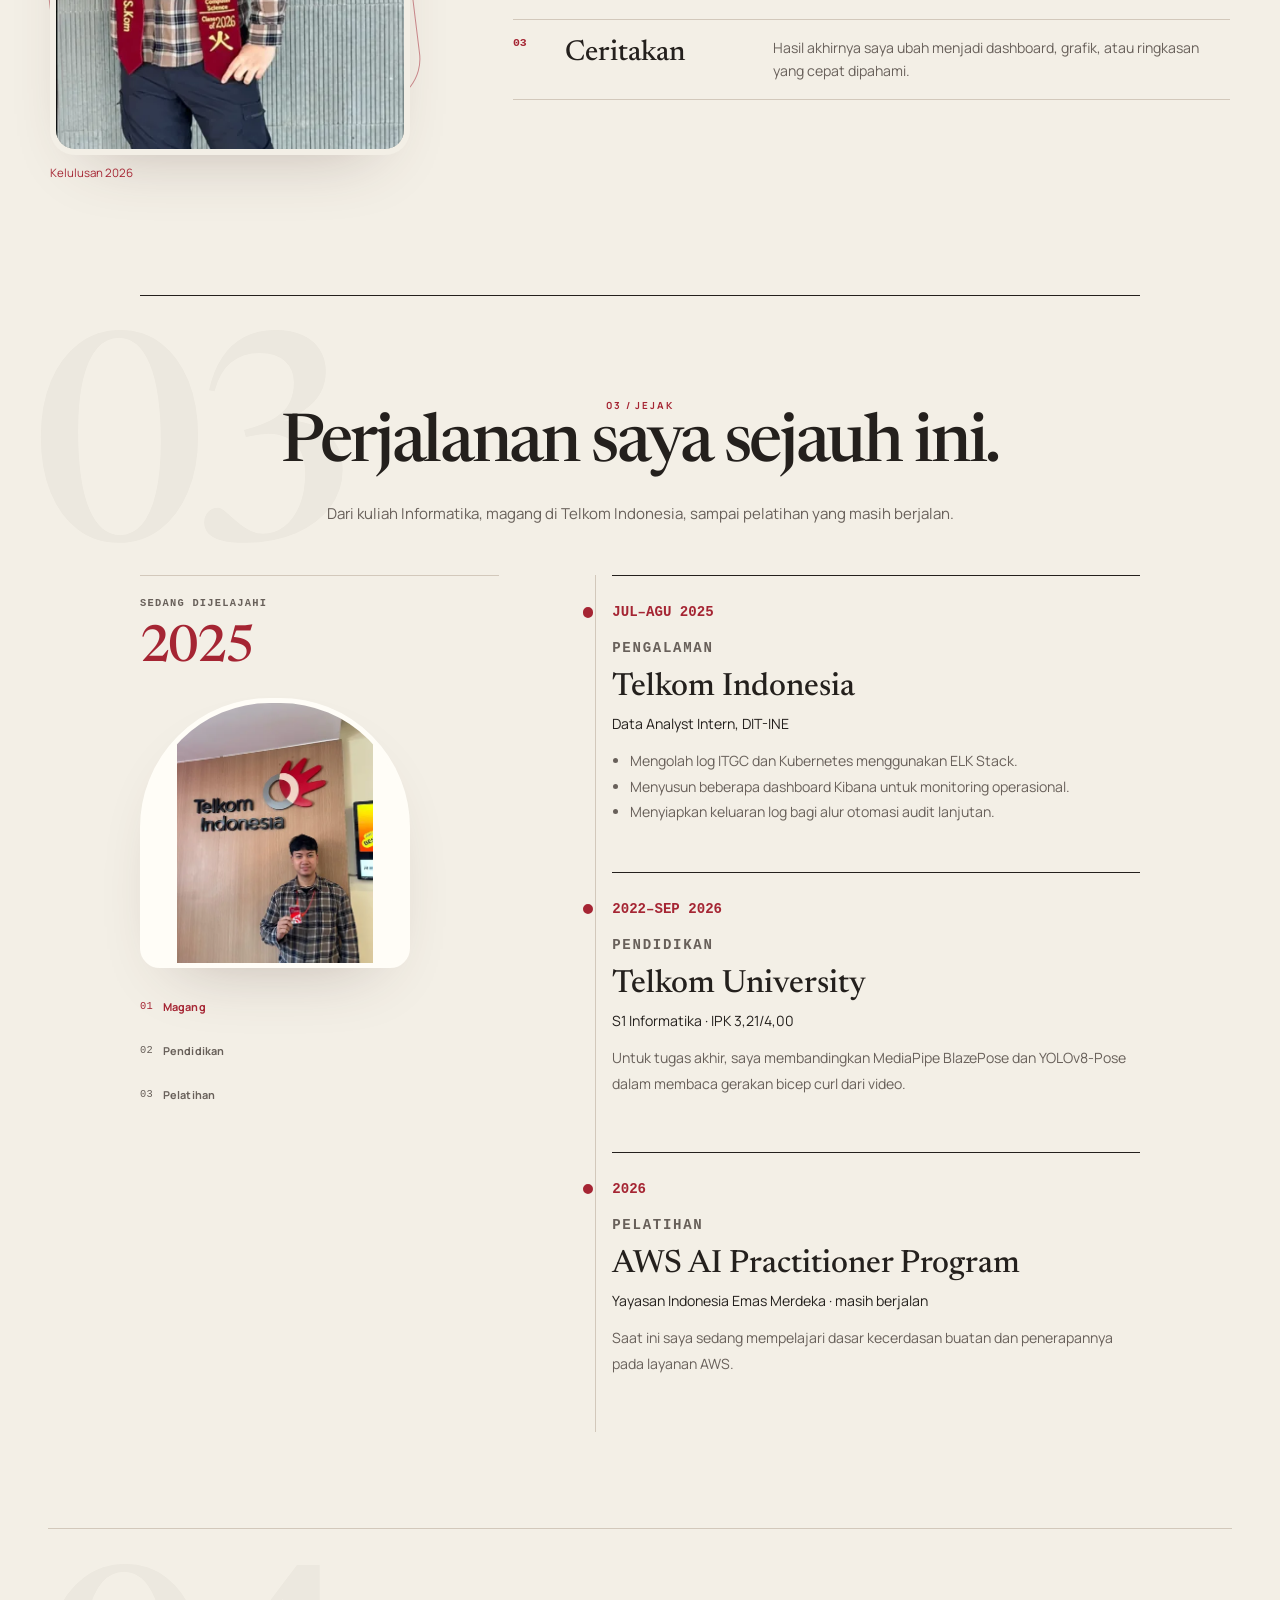
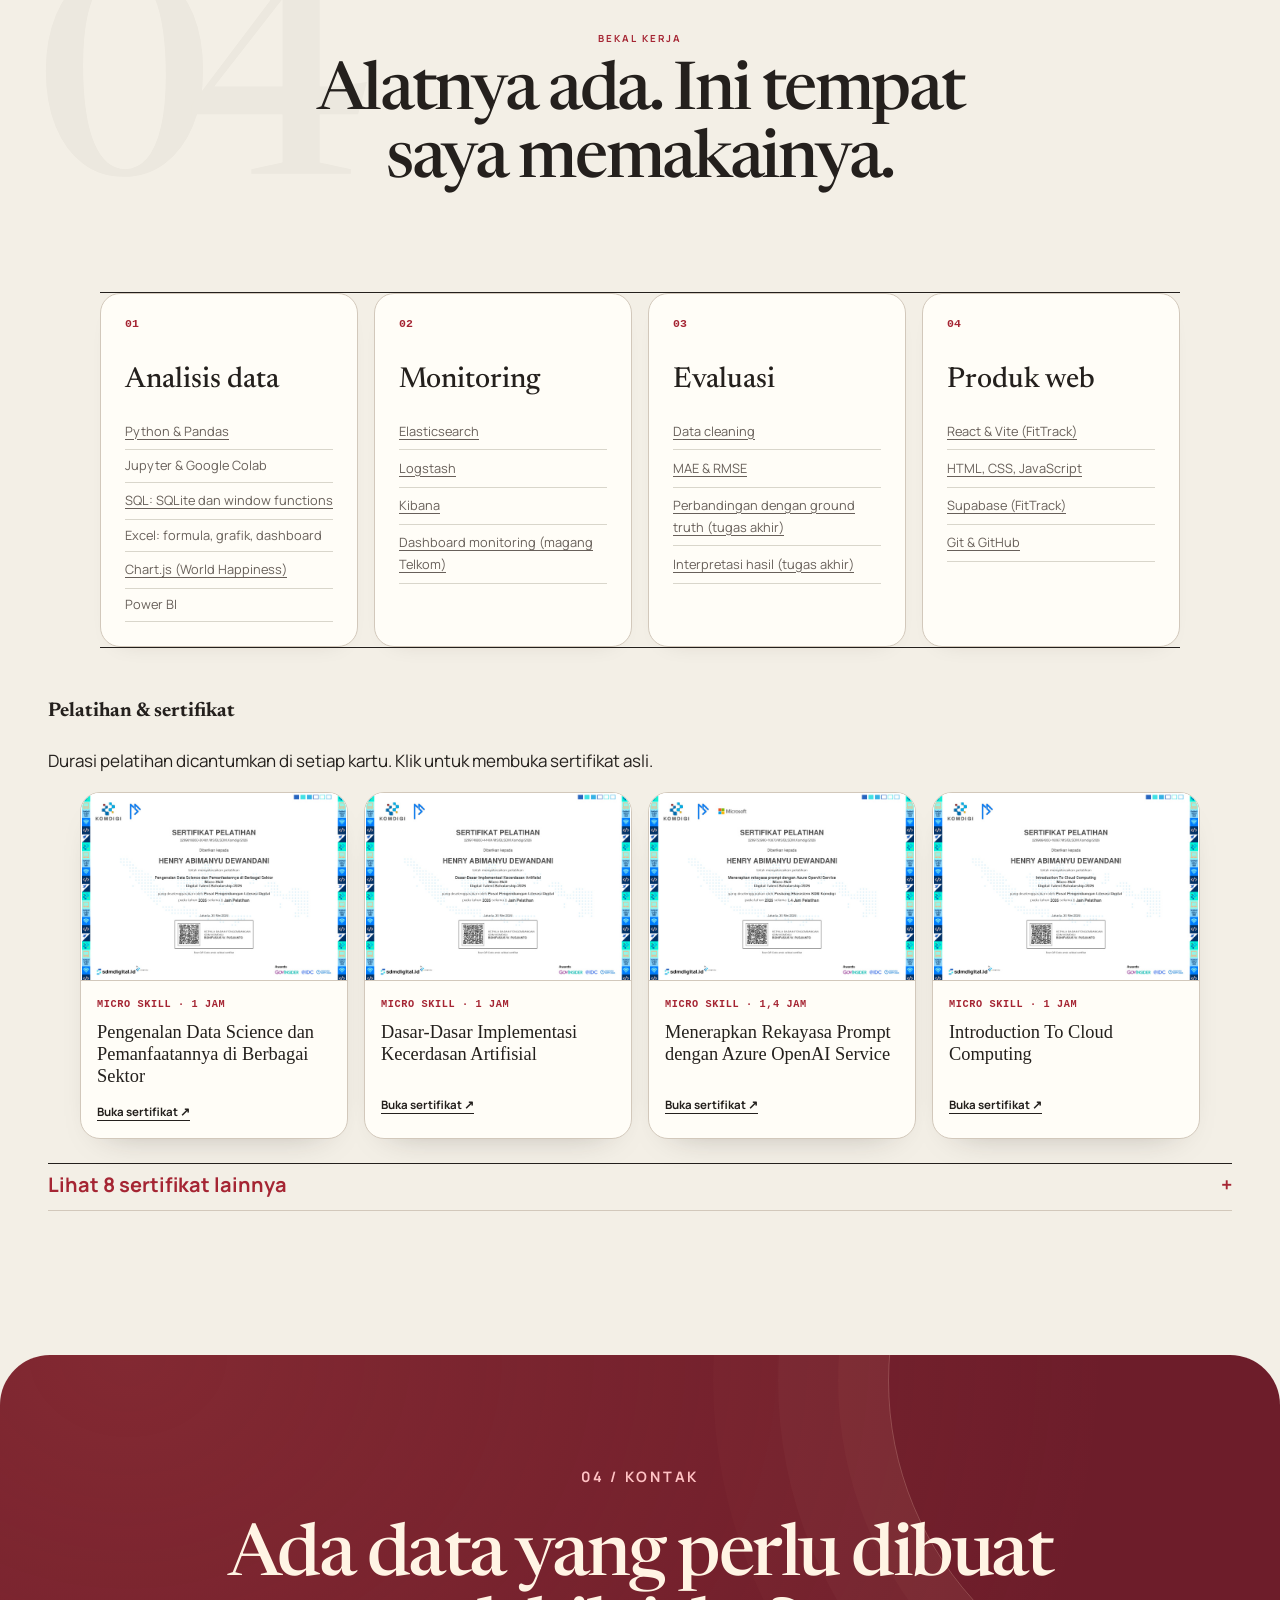
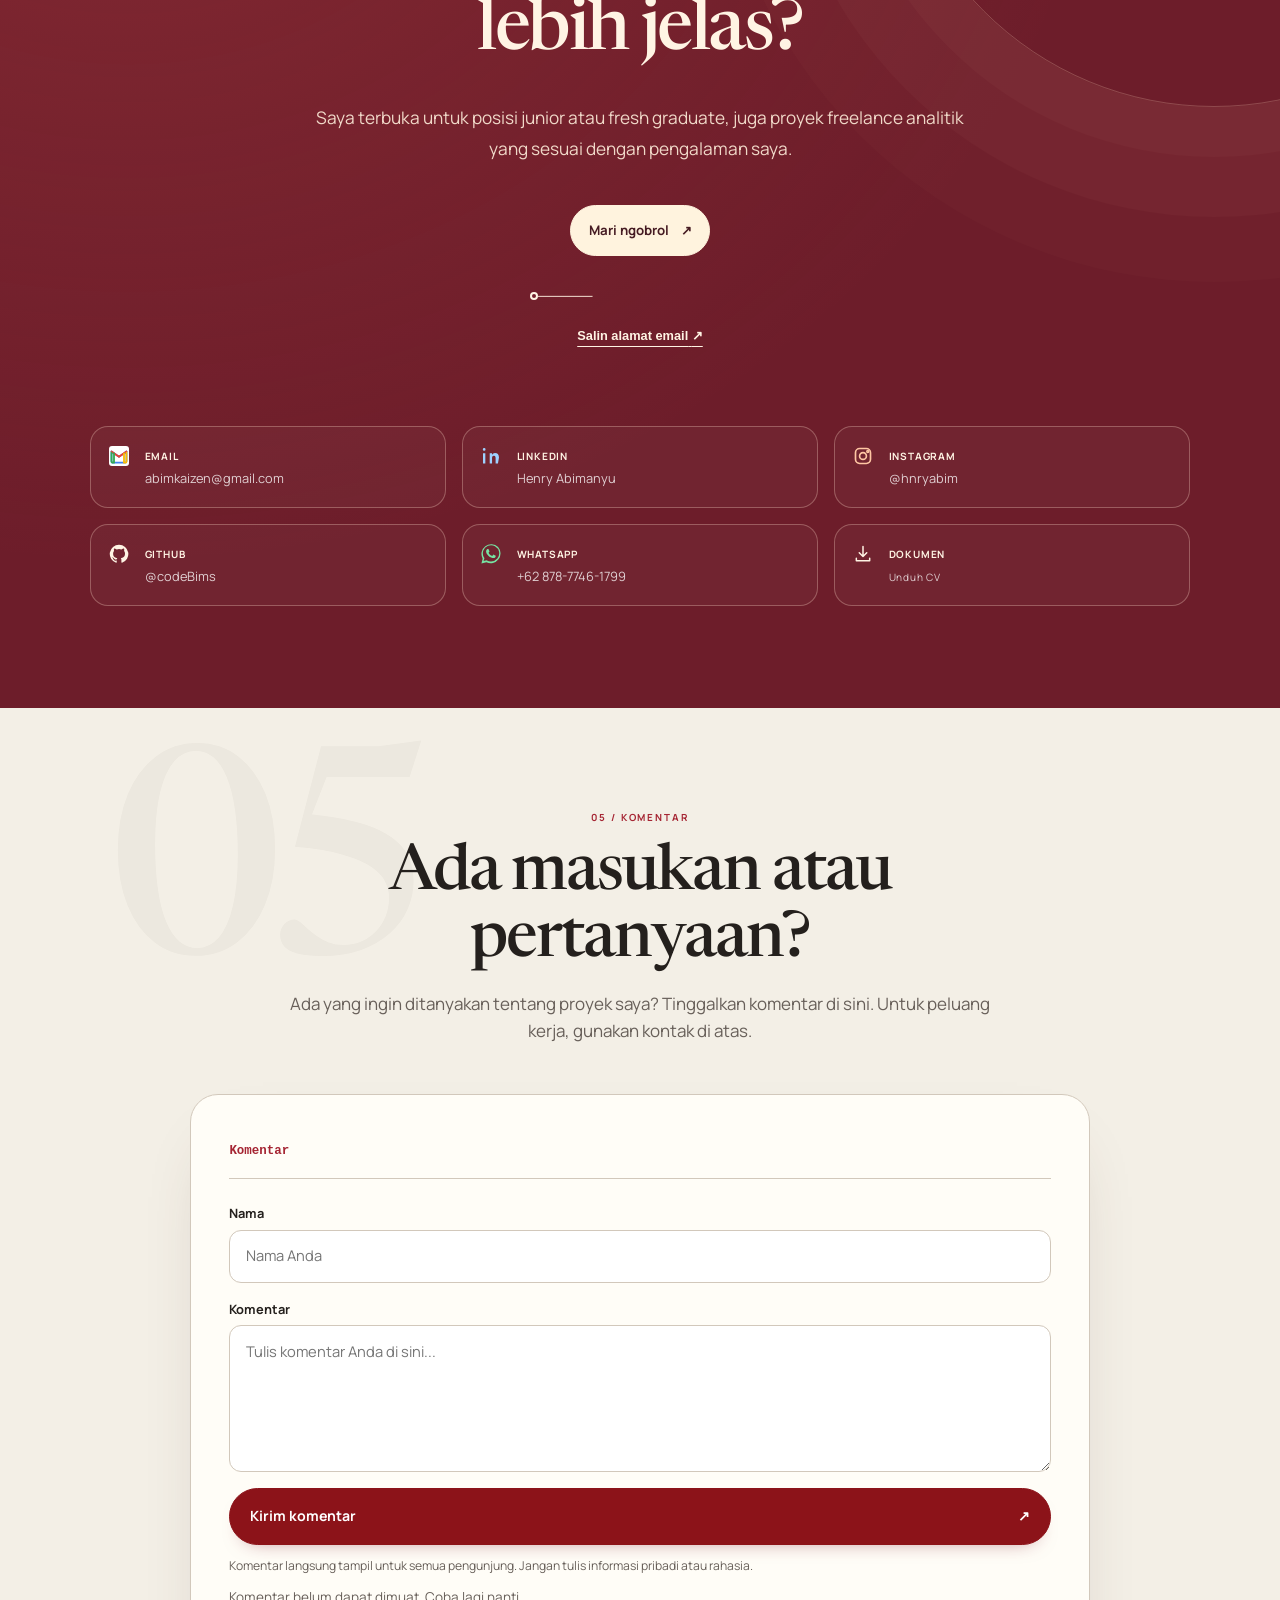
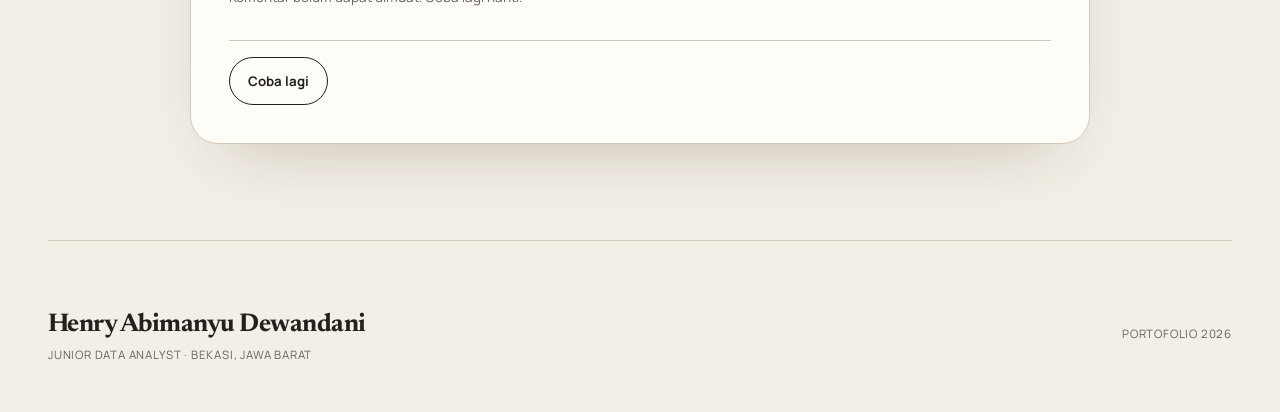
==== commit f88270ac: "Create immersive exhibition styling and shared motion controls" ====
--- a/index.html
+++ b/index.html
@@ -16,7 +16,7 @@
 <script>try { const t = localStorage.getItem('portfolio-theme') || 'auto'; document.documentElement.dataset.theme = t === 'auto' ? (matchMedia('(prefers-color-scheme: dark)').matches ? 'dark' : 'light') : t; } catch { document.documentElement.dataset.theme = matchMedia('(prefers-color-scheme: dark)').matches ? 'dark' : 'light'; }</script>
 <link href="./styles.css?v=20261103d" rel="stylesheet"/>
 <link href="https://codebims.github.io/" rel="canonical"/><meta content="website" property="og:type"/><meta content="https://codebims.github.io/" property="og:url"/><meta content="Henry Abimanyu | Junior Data Analyst" property="og:title"/><meta content="Analisis transaksi, dashboard operasional, dan evaluasi model. Lihat proses, hasil, dan batasan di setiap studi kasus." property="og:description"/><meta content="https://codebims.github.io/assets/social-preview.jpg" property="og:image"/><meta content="summary_large_image" name="twitter:card"/><link href="./refinements.css?v=20261115r4" rel="stylesheet"/>
-<link href="./motion.css?v=20261115m1" rel="stylesheet"/></head>
+<link href="./motion.css?v=20261115m1" rel="stylesheet"/><link rel="preload" href="./assets/fonts/manrope-latin.woff2" as="font" type="font/woff2" crossorigin=""/><link rel="preload" href="./assets/fonts/newsreader-latin.woff2" as="font" type="font/woff2" crossorigin=""/><link rel="stylesheet" href="./immersive.css?v=20261115i1"/></head>
 <body>
 <a class="skip-link" href="#konten"><span data-en="Skip to content" data-i18n="a9aeacef3a">Lewati ke konten</span></a>
 <svg aria-hidden="true" class="icon-library" focusable="false" xmlns="http://www.w3.org/2000/svg">
@@ -34,7 +34,7 @@
 </a>
 <nav aria-label="Navigasi bagian" class="section-nav" data-en-aria-label="Section navigation"><a href="#karya"><span data-en="Work" data-i18n="e366fe4759">Karya</span></a><a href="#profil"><span data-en="About" data-i18n="669fe25a32">Profil</span></a><a href="#pengalaman"><span data-en="Background" data-i18n="8f5f827ad1">Jejak</span></a><a href="#kontak"><span data-en="Contact" data-i18n="73ea820029">Kontak</span></a></nav>
 <div class="header-tools">
-<button aria-label="Switch to English" class="utility-control" id="language-toggle" title="Switch to English" type="button">EN</button>
+<button aria-label="Switch to English" class="utility-control" id="language-toggle" title="Switch to English" type="button">EN</button><button class="utility-control effects-toggle" data-effects-toggle="" type="button" aria-pressed="true" aria-label="Jeda efek gerak" title="Jeda efek gerak"><svg viewBox="0 0 24 24" fill="none" aria-hidden="true"><circle cx="12" cy="12" r="8.5"/><path class="effect-pause" d="M9.5 8.5v7m5-7v7"/><path class="effect-play" d="m10 8 6 4-6 4Z"/></svg></button>
 <label class="theme-picker"><span class="sr-only"><span data-en="Color theme" data-i18n="483721440e">Tema tampilan</span></span><select id="theme-select"><option data-en="Device theme" data-i18n="theme-auto" value="auto">Ikuti perangkat</option><option data-en="Light" data-i18n="theme-light" value="light">Terang</option><option data-en="Dark" data-i18n="theme-dark" value="dark">Gelap</option></select></label>
 <a class="header-cta" download="" href="./assets/CV-Henry-Abimanyu.pdf?v=20261103v7"><span data-en="Download CV" data-i18n="f8945f24ef">Unduh CV</span></a>
 </div>
@@ -45,7 +45,7 @@
 <div class="hero-copy">
 <p class="availability"><span aria-hidden="true"></span><span data-en="Open to opportunities" data-i18n="843bde7efc">Tersedia untuk peluang kerja</span></p>
 <p class="eyebrow">Junior Data Analyst · Bekasi, Jawa Barat</p>
-<h1 class="hero-name"><span data-en="Henry Abimanyu." data-i18n="4747ec6036">Henry Abimanyu.</span></h1><p class="hero-statement"><span data-en="From raw data to a story you can understand." data-i18n="7f4e15020d">Dari data mentah ke cerita yang bisa dipahami.</span></p>
+<h1 class="hero-name"><span class="name-first">Henry</span> <span class="name-last">Abimanyu<span class="name-period">.</span></span></h1><p class="hero-statement"><span data-en="From raw data to a story you can understand." data-i18n="7f4e15020d">Dari data mentah ke cerita yang bisa dipahami.</span></p>
 <p class="lede"><span data-en="I turn transactions, operational logs, and movement recordings into analysis you can examine. An Informatics graduate with internship experience at Telkom Indonesia." data-i18n="58b65e0e09">Saya mengolah data transaksi, log operasional, dan rekaman gerakan menjadi analisis yang bisa diperiksa. Lulusan Informatika, dengan pengalaman magang di Telkom Indonesia.</span></p>
 <div class="hero-actions">
 <a class="button" href="#karya"><span data-en="Explore case studies" data-i18n="5b2aba796a">Jelajahi studi kasus</span></a>
@@ -53,25 +53,32 @@
 </div>
 </div>
 <aside aria-label="Profil singkat Henry" class="hero-profile" data-en-aria-label="Henry’s profile at a glance">
-<figure class="portrait">
-<img alt="Potret Henry Abimanyu dengan latar merah" data-en-alt="Portrait of Henry Abimanyu against a red background" data-full-src="./assets/henry-abimanyu.jpg" decoding="async" fetchpriority="high" height="2304" sizes="(max-width: 720px) 85vw, 400px" src="./assets/henry-abimanyu-800.webp" srcset="./assets/henry-abimanyu-400.webp 400w, ./assets/henry-abimanyu-800.webp 800w, ./assets/henry-abimanyu-1200.webp 1200w" width="1838"/>
+<svg aria-hidden="true" class="observatory" focusable="false" viewBox="0 0 620 620">
+<defs><lineargradient id="orbit-metal" x1="0" x2="1" y1="0" y2="1"><stop stop-color="#f3d4aa"></stop><stop offset=".28" stop-color="#b52f37"></stop><stop offset=".6" stop-color="#e9a48d"></stop><stop offset="1" stop-color="#5d1623"></stop></lineargradient><radialgradient id="orbit-wash"><stop stop-color="#cf6950" stop-opacity=".23"></stop><stop offset="1" stop-color="#cf6950" stop-opacity="0"></stop></radialgradient></defs>
+<circle cx="310" cy="310" fill="url(#orbit-wash)" r="300"></circle>
+<g class="observatory-meridians" fill="none" stroke="currentColor"><circle cx="310" cy="310" r="237"></circle><circle cx="310" cy="310" r="199"></circle><ellipse cx="310" cy="310" rx="108" ry="237"></ellipse><path d="M73 310h474M310 73v474M105 191h410M105 429h410"></path></g>
+<g class="orbit orbit-one" fill="none"><ellipse cx="310" cy="310" rx="278" ry="104" stroke="url(#orbit-metal)" stroke-width="20" transform="rotate(-35 310 310)"></ellipse><ellipse cx="310" cy="310" rx="280" ry="106" stroke="#f4d6b9" stroke-opacity=".5" stroke-width="1" transform="rotate(-35 310 310)"></ellipse></g>
+<g class="orbit orbit-two" fill="none" stroke="url(#orbit-metal)"><ellipse cx="310" cy="310" rx="260" ry="155" stroke-width="3" transform="rotate(52 310 310)"></ellipse><circle cx="497" cy="122" fill="#dc8a6e" r="8" stroke-width="0"></circle></g>
+<g class="orbit-ticks" fill="none" stroke="currentColor"><path d="M310 32v18M310 570v18M32 310h18M570 310h18M113 113l12 12M495 495l12 12M113 507l12-12M495 125l12-12"></path></g>
+</svg><figure class="portrait">
+<img alt="Potret Henry Abimanyu dengan latar merah" data-en-alt="Portrait of Henry Abimanyu against a red background" data-full-src="./assets/henry-abimanyu.jpg" decoding="async" fetchpriority="high" height="2304" sizes="(max-width: 720px) 130px, 180px" src="./assets/henry-abimanyu-800.webp" srcset="./assets/henry-abimanyu-400.webp 400w, ./assets/henry-abimanyu-800.webp 800w, ./assets/henry-abimanyu-1200.webp 1200w" width="1838"/>
 </figure>
-<div class="profile-note">
+
+<div class="data-instrument" data-instrument=""><div class="instrument-heading"><span class="micro-label"><span data-en="From rows to patterns" data-i18n="e775cd5fec">Dari baris ke pola</span></span><button data-instrument-toggle="" type="button"><span data-en="Pause" data-i18n="522793eed9">Jeda</span></button></div><svg aria-hidden="true" viewBox="0 0 500 250"><defs><pattern height="25" id="instrument-grid" patternUnits="userSpaceOnUse" width="25"><path d="M25 0H0V25" fill="none" stroke="currentColor" stroke-opacity=".08"></path></pattern></defs><rect fill="url(#instrument-grid)" height="220" rx="12" width="470" x="15" y="15"></rect><path class="instrument-axis" d="M35 210H465M35 210V30"></path><circle class="data-grain" cx="35" cy="30" data-grain="0" r="4.5"></circle><circle class="data-grain" cx="84" cy="30" data-grain="1" r="4.5"></circle><circle class="data-grain" cx="133" cy="30" data-grain="2" r="4.5"></circle><circle class="data-grain" cx="182" cy="30" data-grain="3" r="4.5"></circle><circle class="data-grain" cx="231" cy="30" data-grain="4" r="4.5"></circle><circle class="data-grain" cx="280" cy="30" data-grain="5" r="4.5"></circle><circle class="data-grain" cx="329" cy="30" data-grain="6" r="4.5"></circle><circle class="data-grain" cx="378" cy="30" data-grain="7" r="4.5"></circle><circle class="data-grain" cx="427" cy="30" data-grain="8" r="4.5"></circle><circle class="data-grain" cx="35" cy="76" data-grain="9" r="4.5"></circle><circle class="data-grain" cx="84" cy="76" data-grain="10" r="4.5"></circle><circle class="data-grain" cx="133" cy="76" data-grain="11" r="4.5"></circle><circle class="data-grain" cx="182" cy="76" data-grain="12" r="4.5"></circle><circle class="data-grain" cx="231" cy="76" data-grain="13" r="4.5"></circle><circle class="data-grain" cx="280" cy="76" data-grain="14" r="4.5"></circle><circle class="data-grain" cx="329" cy="76" data-grain="15" r="4.5"></circle><circle class="data-grain" cx="378" cy="76" data-grain="16" r="4.5"></circle><circle class="data-grain" cx="427" cy="76" data-grain="17" r="4.5"></circle><circle class="data-grain" cx="35" cy="122" data-grain="18" r="4.5"></circle><circle class="data-grain" cx="84" cy="122" data-grain="19" r="4.5"></circle><circle class="data-grain" cx="133" cy="122" data-grain="20" r="4.5"></circle><circle class="data-grain" cx="182" cy="122" data-grain="21" r="4.5"></circle><circle class="data-grain" cx="231" cy="122" data-grain="22" r="4.5"></circle><circle class="data-grain" cx="280" cy="122" data-grain="23" r="4.5"></circle><circle class="data-grain" cx="329" cy="122" data-grain="24" r="4.5"></circle><circle class="data-grain" cx="378" cy="122" data-grain="25" r="4.5"></circle><circle class="data-grain" cx="427" cy="122" data-grain="26" r="4.5"></circle><circle class="data-grain" cx="35" cy="168" data-grain="27" r="4.5"></circle><circle class="data-grain" cx="84" cy="168" data-grain="28" r="4.5"></circle><circle class="data-grain" cx="133" cy="168" data-grain="29" r="4.5"></circle><circle class="data-grain" cx="182" cy="168" data-grain="30" r="4.5"></circle><circle class="data-grain" cx="231" cy="168" data-grain="31" r="4.5"></circle><circle class="data-grain" cx="280" cy="168" data-grain="32" r="4.5"></circle><circle class="data-grain" cx="329" cy="168" data-grain="33" r="4.5"></circle><circle class="data-grain" cx="378" cy="168" data-grain="34" r="4.5"></circle><circle class="data-grain" cx="427" cy="168" data-grain="35" r="4.5"></circle></svg><div class="instrument-steps"><button aria-pressed="true" data-instrument-step="0" type="button"><small>01</small><span data-en="Raw" data-i18n="2b55a6afbb">Mentah</span></button><button aria-pressed="false" data-instrument-step="1" type="button"><small>02</small><span data-en="Organized" data-i18n="cb0b6a841d">Rapi</span></button><button aria-pressed="false" data-instrument-step="2" type="button"><small>03</small><span data-en="Readable" data-i18n="05e566433c">Terbaca</span></button></div><p class="instrument-note"><span data-en="An illustration of the process, not research data." data-i18n="f3ac6f727e">Ilustrasi proses kerja, bukan data penelitian.</span></p></div><div class="profile-note">
 <p class="micro-label"><span data-en="Current focus" data-i18n="0158b92e05">Fokus saat ini</span></p>
 <ul>
 <li>Operational analytics</li>
 <li>Dashboard &amp; reporting</li>
 <li>Monitoring &amp; observability</li>
 </ul>
-</div>
-<div class="data-instrument" data-instrument=""><div class="instrument-heading"><span class="micro-label"><span data-en="From rows to patterns" data-i18n="e775cd5fec">Dari baris ke pola</span></span><button data-instrument-toggle="" type="button"><span data-en="Pause" data-i18n="522793eed9">Jeda</span></button></div><svg aria-hidden="true" viewBox="0 0 500 250"><defs><pattern height="25" id="instrument-grid" patternUnits="userSpaceOnUse" width="25"><path d="M25 0H0V25" fill="none" stroke="currentColor" stroke-opacity=".08"></path></pattern></defs><rect fill="url(#instrument-grid)" height="220" rx="12" width="470" x="15" y="15"></rect><path class="instrument-axis" d="M35 210H465M35 210V30"></path><circle class="data-grain" cx="35" cy="30" data-grain="0" r="4.5"></circle><circle class="data-grain" cx="84" cy="30" data-grain="1" r="4.5"></circle><circle class="data-grain" cx="133" cy="30" data-grain="2" r="4.5"></circle><circle class="data-grain" cx="182" cy="30" data-grain="3" r="4.5"></circle><circle class="data-grain" cx="231" cy="30" data-grain="4" r="4.5"></circle><circle class="data-grain" cx="280" cy="30" data-grain="5" r="4.5"></circle><circle class="data-grain" cx="329" cy="30" data-grain="6" r="4.5"></circle><circle class="data-grain" cx="378" cy="30" data-grain="7" r="4.5"></circle><circle class="data-grain" cx="427" cy="30" data-grain="8" r="4.5"></circle><circle class="data-grain" cx="35" cy="76" data-grain="9" r="4.5"></circle><circle class="data-grain" cx="84" cy="76" data-grain="10" r="4.5"></circle><circle class="data-grain" cx="133" cy="76" data-grain="11" r="4.5"></circle><circle class="data-grain" cx="182" cy="76" data-grain="12" r="4.5"></circle><circle class="data-grain" cx="231" cy="76" data-grain="13" r="4.5"></circle><circle class="data-grain" cx="280" cy="76" data-grain="14" r="4.5"></circle><circle class="data-grain" cx="329" cy="76" data-grain="15" r="4.5"></circle><circle class="data-grain" cx="378" cy="76" data-grain="16" r="4.5"></circle><circle class="data-grain" cx="427" cy="76" data-grain="17" r="4.5"></circle><circle class="data-grain" cx="35" cy="122" data-grain="18" r="4.5"></circle><circle class="data-grain" cx="84" cy="122" data-grain="19" r="4.5"></circle><circle class="data-grain" cx="133" cy="122" data-grain="20" r="4.5"></circle><circle class="data-grain" cx="182" cy="122" data-grain="21" r="4.5"></circle><circle class="data-grain" cx="231" cy="122" data-grain="22" r="4.5"></circle><circle class="data-grain" cx="280" cy="122" data-grain="23" r="4.5"></circle><circle class="data-grain" cx="329" cy="122" data-grain="24" r="4.5"></circle><circle class="data-grain" cx="378" cy="122" data-grain="25" r="4.5"></circle><circle class="data-grain" cx="427" cy="122" data-grain="26" r="4.5"></circle><circle class="data-grain" cx="35" cy="168" data-grain="27" r="4.5"></circle><circle class="data-grain" cx="84" cy="168" data-grain="28" r="4.5"></circle><circle class="data-grain" cx="133" cy="168" data-grain="29" r="4.5"></circle><circle class="data-grain" cx="182" cy="168" data-grain="30" r="4.5"></circle><circle class="data-grain" cx="231" cy="168" data-grain="31" r="4.5"></circle><circle class="data-grain" cx="280" cy="168" data-grain="32" r="4.5"></circle><circle class="data-grain" cx="329" cy="168" data-grain="33" r="4.5"></circle><circle class="data-grain" cx="378" cy="168" data-grain="34" r="4.5"></circle><circle class="data-grain" cx="427" cy="168" data-grain="35" r="4.5"></circle></svg><div class="instrument-steps"><button aria-pressed="true" data-instrument-step="0" type="button"><small>01</small><span data-en="Raw" data-i18n="2b55a6afbb">Mentah</span></button><button aria-pressed="false" data-instrument-step="1" type="button"><small>02</small><span data-en="Organized" data-i18n="cb0b6a841d">Rapi</span></button><button aria-pressed="false" data-instrument-step="2" type="button"><small>03</small><span data-en="Readable" data-i18n="05e566433c">Terbaca</span></button></div><p class="instrument-note"><span data-en="An illustration of the process, not research data." data-i18n="f3ac6f727e">Ilustrasi proses kerja, bukan data penelitian.</span></p></div></aside>
+</div></aside>
 <div aria-label="Bukti pekerjaan" class="proof-links" data-en-aria-label="Work evidence"><a href="#online-retail"><span>01</span><strong><span data-en="Transaction analysis" data-i18n="d613e31c61">Analisis transaksi</span></strong><span aria-hidden="true">↗</span></a><a href="#telkom"><span>02</span><strong><span data-en="Operational dashboards" data-i18n="e3b1619e17">Dashboard operasional</span></strong><span aria-hidden="true">↗</span></a><a href="#pose"><span>03</span><strong><span data-en="Model evaluation" data-i18n="e0bbe082aa">Evaluasi model</span></strong><span aria-hidden="true">↗</span></a></div>
 </section>
-<section aria-labelledby="portfolio-title" class="portfolio-hub" id="karya">
+<section aria-labelledby="portfolio-title" class="portfolio-hub" id="karya" data-scene="01"><span class="scene-numeral" aria-hidden="true">01</span>
 <div class="section-heading">
 <p class="section-label"><span data-en="01 / Portfolio" data-i18n="0afd5d9922">01 / Portofolio</span></p>
 <div><h2 id="portfolio-title"><span data-en="Selected work, with the thinking behind it." data-i18n="116a578eb7">Pilihan karya, dengan proses di baliknya.</span></h2><p><span data-en="Three case studies showing how I work with data, test results, and explain their limitations." data-i18n="a4997a467c">Tiga studi kasus untuk melihat cara saya mengolah data, menguji hasil, dan menjelaskan batasannya.</span></p></div>
-</div><div class="featured-work"><a class="work-card" data-project="online-retail" href="./projects/online-retail.html" style="--paper-tilt:-1.4deg"><div class="work-image"><img alt="Online Retail" height="490" loading="lazy" src="./assets/online-retail-by-month.png" style="view-transition-name:cover-online-retail" width="900"/><span aria-hidden="true" class="work-number">01</span></div><div class="work-card-copy"><p class="micro-label">SQL · Python</p><h3 style="view-transition-name:title-online-retail">Online Retail</h3><p><span data-en="What happens after the first invoice?" data-i18n="9048fe0607">Apa yang terjadi setelah invoice pertama?</span></p><small><span data-en="541,909 rows · 90-day cohort" data-i18n="32edd5ff5d">541.909 baris · kohort 90 hari</span></small><span class="card-action"><span data-en="Read case study" data-i18n="468e74c186">Baca studi kasus </span><span aria-hidden="true">↗</span></span></div></a><a class="work-card" data-project="telkom" href="./projects/telkom.html" style="--paper-tilt:1.2deg"><div class="work-image"><img alt="Telkom Indonesia" height="490" loading="lazy" src="./assets/telkom-dashboards.png" style="view-transition-name:cover-telkom" width="900"/><span aria-hidden="true" class="work-number">02</span></div><div class="work-card-copy"><p class="micro-label">Kibana · Logstash</p><h3 style="view-transition-name:title-telkom">Telkom Indonesia</h3><p><span data-en="Making operational activity visible through logs." data-i18n="d435f70387">Membaca aktivitas operasional dari log.</span></p><small><span data-en="Internship · parsing &amp; dashboards" data-i18n="1db06308b2">Magang · parsing &amp; dashboard</span></small><span class="card-action"><span data-en="Read case study" data-i18n="468e74c186">Baca studi kasus </span><span aria-hidden="true">↗</span></span></div></a><a class="work-card" data-project="pose" href="./projects/pose.html" style="--paper-tilt:-0.8deg"><div class="work-image"><img alt="Pose estimation" data-en-alt="Pose estimation" height="490" loading="lazy" src="./assets/pose-estimation-chart.png" style="view-transition-name:cover-pose" width="900"/><span aria-hidden="true" class="work-number">03</span></div><div class="work-card-copy"><p class="micro-label">Python · MAE &amp; RMSE</p><h3 style="view-transition-name:title-pose"><span data-en="Pose estimation" data-i18n="0babb06a37">Pose estimation</span></h3><p><span data-en="How close are predictions to manual measurements?" data-i18n="f205fc94c3">Seberapa dekat prediksi dengan pengukuran manual?</span></p><small><span data-en="Thesis · two-model evaluation" data-i18n="f6e1461034">Tugas akhir · evaluasi dua model</span></small><span class="card-action"><span data-en="Read case study" data-i18n="468e74c186">Baca studi kasus </span><span aria-hidden="true">↗</span></span></div></a></div><details class="other-projects"><summary><span data-en="Web products &amp; other projects" data-i18n="48f229f12e">Produk web &amp; proyek lainnya </span><span aria-hidden="true">+</span></summary><div class="other-project-links"><a href="#fittrack"><span data-en="FitTrack · training logs &amp; progress" data-i18n="e50dcba4a8">FitTrack · catatan &amp; progres latihan </span><span aria-hidden="true">↗</span></a><a href="#jalanyuk"><span data-en="JalanYuk · trip planning prototype" data-i18n="1030e1f6e6">JalanYuk · prototipe perencanaan perjalanan </span><span aria-hidden="true">↗</span></a><a href="#pantau-asap"><span data-i18n="35c4ffc535" data-en="Pantau Asap · weather, air &amp; hotspots">Pantau Asap · cuaca, udara &amp; hotspot</span><span aria-hidden="true">↗</span></a><a href="#happiness"><span data-en="World Happiness · team visualizations" data-i18n="b333773045">World Happiness · visualisasi kelompok </span><span aria-hidden="true">↗</span></a><aside class="side-project">
+</div><div class="featured-work"><a class="work-card" data-project="online-retail" data-exhibit="1" href="./projects/online-retail.html" style="--paper-tilt:-1.4deg"><div class="work-image"><img alt="Online Retail" height="490" loading="lazy" src="./assets/online-retail-by-month.png" style="view-transition-name:cover-online-retail" width="900"/><span aria-hidden="true" class="work-number">01</span></div><div class="work-card-copy"><p class="micro-label">SQL · Python</p><h3 style="view-transition-name:title-online-retail">Online Retail</h3><p><span data-en="What happens after the first invoice?" data-i18n="9048fe0607">Apa yang terjadi setelah invoice pertama?</span></p><small><span data-en="541,909 rows · 90-day cohort" data-i18n="32edd5ff5d">541.909 baris · kohort 90 hari</span></small><span class="card-action"><span data-en="Read case study" data-i18n="468e74c186">Baca studi kasus </span><span aria-hidden="true">↗</span></span></div></a><a class="work-card" data-project="telkom" data-exhibit="2" href="./projects/telkom.html" style="--paper-tilt:1.2deg"><div class="work-image"><img alt="Telkom Indonesia" height="490" loading="lazy" src="./assets/telkom-dashboards.png" style="view-transition-name:cover-telkom" width="900"/><span aria-hidden="true" class="work-number">02</span></div><div class="work-card-copy"><p class="micro-label">Kibana · Logstash</p><h3 style="view-transition-name:title-telkom">Telkom Indonesia</h3><p><span data-en="Making operational activity visible through logs." data-i18n="d435f70387">Membaca aktivitas operasional dari log.</span></p><small><span data-en="Internship · parsing &amp; dashboards" data-i18n="1db06308b2">Magang · parsing &amp; dashboard</span></small><span class="card-action"><span data-en="Read case study" data-i18n="468e74c186">Baca studi kasus </span><span aria-hidden="true">↗</span></span></div></a><a class="work-card" data-project="pose" data-exhibit="3" href="./projects/pose.html" style="--paper-tilt:-0.8deg"><div class="work-image"><img alt="Pose estimation" data-en-alt="Pose estimation" height="490" loading="lazy" src="./assets/pose-estimation-chart.png" style="view-transition-name:cover-pose" width="900"/><span aria-hidden="true" class="work-number">03</span></div><div class="work-card-copy"><p class="micro-label">Python · MAE &amp; RMSE</p><h3 style="view-transition-name:title-pose"><span data-en="Pose estimation" data-i18n="0babb06a37">Pose estimation</span></h3><p><span data-en="How close are predictions to manual measurements?" data-i18n="f205fc94c3">Seberapa dekat prediksi dengan pengukuran manual?</span></p><small><span data-en="Thesis · two-model evaluation" data-i18n="f6e1461034">Tugas akhir · evaluasi dua model</span></small><span class="card-action"><span data-en="Read case study" data-i18n="468e74c186">Baca studi kasus </span><span aria-hidden="true">↗</span></span></div></a></div><details class="other-projects"><summary><span data-en="Web products &amp; other projects" data-i18n="48f229f12e">Produk web &amp; proyek lainnya </span><span aria-hidden="true">+</span></summary><div class="other-project-links"><a href="#fittrack"><span data-en="FitTrack · training logs &amp; progress" data-i18n="e50dcba4a8">FitTrack · catatan &amp; progres latihan </span><span aria-hidden="true">↗</span></a><a href="#jalanyuk"><span data-en="JalanYuk · trip planning prototype" data-i18n="1030e1f6e6">JalanYuk · prototipe perencanaan perjalanan </span><span aria-hidden="true">↗</span></a><a href="#pantau-asap"><span data-i18n="35c4ffc535" data-en="Pantau Asap · weather, air &amp; hotspots">Pantau Asap · cuaca, udara &amp; hotspot</span><span aria-hidden="true">↗</span></a><a href="#happiness"><span data-en="World Happiness · team visualizations" data-i18n="b333773045">World Happiness · visualisasi kelompok </span><span aria-hidden="true">↗</span></a><aside class="side-project">
 <div><p class="micro-label"><span data-en="Additional project · 2025" data-i18n="e19aba42b9">Proyek tambahan · 2025</span></p><h3>Cripto</h3></div>
 <p><span data-en="A simple e-commerce experiment I built with HTML, CSS, and JavaScript, including an ordering flow through WhatsApp." data-i18n="16b7b02031">Eksperimen e-commerce sederhana yang saya bangun dengan HTML, CSS, dan JavaScript, lengkap dengan alur pemesanan melalui WhatsApp.</span></p>
 <a class="case-link" href="https://cripto-ofcc.vercel.app/" rel="noreferrer" target="_blank"><span data-en="Visit site" data-i18n="f47c0d35e0">Buka situs </span><span aria-hidden="true">↗</span></a>
@@ -292,7 +299,7 @@
 </div>
 </article>
 </div>
-</section><section aria-labelledby="positioning-title" class="positioning" id="profil">
+</section><section aria-labelledby="positioning-title" class="positioning" id="profil" data-scene="02"><span class="scene-numeral" aria-hidden="true">02</span>
 <p class="section-label"><span data-en="02 / About" data-i18n="5d26e38a80">02 / Profil</span></p>
 <div class="positioning-photo-wrap">
 <div class="about-photo">
@@ -310,7 +317,7 @@
 </div>
 </div>
 </section>
-<section aria-labelledby="experience-title" class="experience" id="pengalaman">
+<section aria-labelledby="experience-title" class="experience" id="pengalaman" data-scene="03"><span class="scene-numeral" aria-hidden="true">03</span>
 <p class="section-label"><span data-en="03 / Background" data-i18n="dce1ad1cbb">03 / Jejak</span></p>
 <div>
 <div class="section-intro">
@@ -335,7 +342,7 @@
 </article>
 </div></div>
 </div>
-</section><section class="credentials" id="bekal"><div class="section-heading"><p class="section-label"><span data-en="My toolkit" data-i18n="5bd421e68a">Bekal kerja</span></p><h2><span data-en="The tools, and where I use them." data-i18n="4c2c4349e3">Alatnya ada. Ini tempat saya memakainya.</span></h2></div><div class="credential-content">
+</section><section class="credentials" id="bekal" data-scene="04"><span class="scene-numeral" aria-hidden="true">04</span><div class="section-heading"><p class="section-label"><span data-en="My toolkit" data-i18n="5bd421e68a">Bekal kerja</span></p><h2><span data-en="The tools, and where I use them." data-i18n="4c2c4349e3">Alatnya ada. Ini tempat saya memakainya.</span></h2></div><div class="credential-content">
 <section aria-labelledby="capabilities-title" class="capabilities" id="keahlian">
 <div class="section-heading">
 <p class="section-label"><span data-en="Skills" data-i18n="b5804e4415">Keahlian</span></p>
@@ -397,7 +404,7 @@
 <a aria-label="Unduh CV Henry Abimanyu" data-en-aria-label="Download Henry Abimanyu’s CV" download="" href="./assets/CV-Henry-Abimanyu.pdf?v=20261103v7"><svg aria-hidden="true" class="social-icon icon-download"><use href="#icon-download"></use></svg><span><span data-en="Document" data-i18n="a809e9504f">Dokumen</span></span><strong><span data-en="Download CV" data-i18n="f8945f24ef">Unduh CV</span></strong></a>
 </div>
 </section>
-<section aria-labelledby="comments-title" class="comments" id="komentar">
+<section aria-labelledby="comments-title" class="comments" id="komentar" data-scene="05"><span class="scene-numeral" aria-hidden="true">05</span>
 <div class="comments-intro">
 <p class="section-label"><span data-en="05 / Comments" data-i18n="14384fee64">05 / Komentar</span></p>
 <h2 id="comments-title"><span data-en="Have feedback or a question?" data-i18n="f699d3823b">Ada masukan atau pertanyaan?</span></h2>
@@ -422,8 +429,8 @@
 <p><span data-en="Portfolio" data-i18n="c1386337a8">Portofolio </span><span id="year">2026</span></p>
 </footer>
 <dialog aria-labelledby="media-title" id="media-dialog"><div class="media-dialog-toolbar"><h2 id="media-title"><span data-en="A closer look" data-i18n="27f62893cc">Lihat lebih dekat</span></h2><button class="button button-quiet" data-close-media="" type="button">Tutup ×</button></div><div class="media-scroll"><img alt="" id="media-image"/></div><p id="media-caption"></p></dialog><script src="./comments-config.js"></script>
-<script src="./i18n.js?v=20261115m1"></script>
-<script src="./app.js?v=20261115m1"></script>
+<script src="./effects-policy.js?v=20261115i1"></script><script src="./i18n.js?v=20261115m1"></script>
+<script src="./app.js?v=20261115i1"></script>
 <script src="./comments.js?v=20261115r3"></script>
-<script src="./analytics-config.js?v=20261115r3"></script><script src="./analytics.js?v=20261115r3"></script><script src="./motion-models.js?v=20261115m1"></script><script src="./motion.js?v=20261115m1"></script></body>
+<script src="./analytics-config.js?v=20261115r3"></script><script src="./analytics.js?v=20261115r3"></script><script src="./motion-models.js?v=20261115m1"></script><script src="./motion.js?v=20261115i1"></script><script src="./immersive.js?v=20261115i1"></script></body>
 </html>
--- a/immersive.css
+++ b/immersive.css
@@ -0,0 +1,206 @@
+@font-face { font-family:Manrope; src:url('./assets/fonts/manrope-latin.woff2') format('woff2'); font-weight:400 800; font-style:normal; font-display:swap; }
+@font-face { font-family:Newsreader; src:url('./assets/fonts/newsreader-latin.woff2') format('woff2'); font-weight:400 700; font-style:normal; font-display:swap; }
+:root { --font-body:Manrope,Arial,sans-serif; --font-display:Newsreader,Georgia,serif; --paper:#f3efe6; --surface:#fffdf7; --ink:#24201d; --muted:#68605a; --line:#d2c8bb; --red:#a52533; --header-bg:#f3efe6ed; --depth:0 30px 70px -38px #4e322c55; --ease-out:cubic-bezier(.16,1,.3,1); --scene-travel:0px; }
+:root[data-theme="dark"] { --paper:#101416; --surface:#1a2021; --ink:#f0e9de; --muted:#b7b1a7; --line:#455051; --red:#f29585; --header-bg:#101416ed; --depth:0 32px 85px -35px #000a; }
+body { font-family:var(--font-body); background:var(--paper); -webkit-font-smoothing:antialiased; }
+::selection { background:#a52533; color:#fff7e7; }
+h1,h2,h3,.hero-statement { font-family:var(--font-display); font-optical-sizing:auto; }
+.site-header { padding-block:.6rem; border-bottom-color:color-mix(in srgb,var(--line) 65%,transparent); }
+.brand strong { font-family:var(--font-display); font-size:2.1rem; letter-spacing:-.09em; }
+.brand small { font-size:.58rem; letter-spacing:.14em; }
+.section-nav { gap:.25rem; }
+.section-nav { isolation:isolate; background:var(--paper); border-radius:999px; }
+.site-header .section-nav a { position:relative; z-index:1; color:#fff !important; mix-blend-mode:difference; background:transparent; }
+.section-nav a { font-size:.67rem; letter-spacing:.08em; }
+.section-nav::before { box-shadow:0 3px 12px #241b1914; transition:transform .65s var(--ease-out),width .65s var(--ease-out); }
+.header-tools { gap:.4rem; }
+.effects-toggle { padding:.6rem; display:grid; place-items:center; }
+.effects-toggle svg { width:22px; height:22px; stroke:currentColor; stroke-width:1.5; stroke-linecap:round; }
+.effects-toggle .effect-play { display:none; }
+.effects-toggle[aria-pressed="false"] .effect-pause { display:none; }
+.effects-toggle[aria-pressed="false"] .effect-play { display:block; }
+.effects-toggle:disabled { opacity:.65; cursor:default; }
+.hero { isolation:isolate; min-height:calc(100svh - var(--header-height)); padding-top:clamp(3rem,6vw,6rem); grid-template-columns:minmax(0,1.12fr) minmax(0,1fr); gap:1rem clamp(2rem,4vw,4rem); align-items:center; }
+.hero::before { display:block; content:''; width:65%; height:85%; position:absolute; top:-8%; right:-3%; z-index:-1; border-radius:50%; background:radial-gradient(ellipse,#a43b2d12,transparent 68%); pointer-events:none; }
+.hero-copy { position:relative; z-index:2; padding-bottom:1rem; }
+.availability { font-family:var(--font-body); font-size:.61rem; letter-spacing:.13em; padding:.6rem .85rem; background:color-mix(in srgb,var(--surface) 75%,transparent); box-shadow:inset 0 1px 0 #fff4; margin-bottom:1.6rem; }
+.eyebrow { font-size:.64rem; letter-spacing:.13em; margin-bottom:1.2rem; color:var(--muted); }
+.hero h1.hero-name { font-size:clamp(4.7rem,8.6vw,8.4rem); line-height:.9; letter-spacing:-.065em; max-width:none; margin-bottom:1.7rem; text-wrap:initial; }
+.hero-name > span { display:block; }
+.hero-name .name-first { font-family:var(--font-body); font-weight:650; font-size:.78em; letter-spacing:-.075em; }
+.hero-name .name-last { font-family:var(--font-display); font-weight:500; margin-top:.15em; color:var(--red); }
+.name-period { color:var(--ink); }
+.hero-statement { font-size:clamp(1.5rem,2.25vw,2rem); line-height:1.2; color:var(--ink); max-width:27ch; margin-bottom:1rem; font-weight:500; }
+.hero .lede { font-size:.94rem; line-height:1.85; max-width:53ch; color:var(--muted); }
+.hero-actions { gap:.75rem; margin-top:1.7rem; }
+.button,.header-cta,.comment-submit { font-family:var(--font-body); font-weight:700; }
+.hero-actions .button:first-child { border-color:var(--red); background:var(--red); color:#fff8ed; padding:.9rem 1.35rem; box-shadow:0 8px 20px -10px #9c1b32aa; }
+:root[data-theme="dark"] .hero-actions .button:first-child { background:#efac98; color:#281b18; }
+.hero-actions .button:first-child:hover { background:var(--ink); color:var(--paper); box-shadow:0 14px 30px -14px #6c272b77; }
+.hero-actions .button-quiet { border-color:var(--line); }
+.hero-profile { display:block; min-width:0; width:100%; max-width:540px; min-height:570px; position:relative; justify-self:center; margin-top:.5rem; }
+.observatory { position:absolute; width:calc(100% + 70px); max-width:none; height:auto; top:-15px; left:-35px; color:var(--red); overflow:visible; pointer-events:none; transform:translateY(calc(var(--scene-travel) * -.7)); }
+.observatory-meridians { opacity:.15; stroke-width:1; }
+.orbit-ticks { opacity:.5; stroke-width:1; }
+.orbit-one { transform-origin:310px 310px; }
+.orbit-two { transform-origin:310px 310px; }
+.hero-profile .portrait { position:absolute; z-index:3; top:5px; right:28px; width:165px; margin:0; border:5px solid var(--paper); border-radius:95px 95px 24px 24px; box-shadow:12px 24px 48px -15px #33181766,0 0 0 1px var(--line); transform:translateY(calc(var(--scene-travel) * -.35)) rotate(6deg); }
+.hero-profile .portrait img { width:100%; height:auto; display:block; object-fit:contain; }
+.data-instrument { position:relative; top:170px; z-index:2; width:calc(100% - 45px); margin:0 0 0 2px; padding:1.05rem 1.1rem .7rem; border:1px solid color-mix(in srgb,var(--ink) 22%,var(--line)); border-radius:22px; background:linear-gradient(145deg,color-mix(in srgb,var(--surface) 92%,#fff),var(--surface)); box-shadow:0 24px 60px -20px #33211b66,inset 0 1px 0 #fff8,5px 5px 0 color-mix(in srgb,var(--ink) 12%,var(--paper)); transform:translateY(calc(var(--scene-travel) * .2)) rotate(-5deg); }
+.data-instrument::before { content:''; position:absolute; inset:0; border-radius:inherit; pointer-events:none; opacity:.7; background:radial-gradient(220px circle at var(--light-x,15%) var(--light-y,5%),#ffffff22,transparent 80%); }
+.instrument-heading .micro-label { letter-spacing:.16em; }
+.instrument-steps { gap:.2rem; }
+.instrument-steps button { font-family:var(--font-body); font-size:.68rem; }
+.instrument-note { font-size:.63rem; margin-top:.6rem; }
+.hero-profile .profile-note { position:absolute; z-index:1; bottom:4px; left:8px; right:0; width:auto; display:flex; align-items:flex-start; gap:1rem; padding:1rem 0 0; border:0; border-top:1px solid var(--line); }
+.profile-note .micro-label { max-width:70px; color:var(--red); font-size:.56rem; margin-top:.2rem; }
+.hero-profile .profile-note ul { display:flex; flex-wrap:wrap; gap:.4rem .8rem; padding:0; max-width:340px; }
+.hero-profile .profile-note li { font-family:var(--font-body); font-size:.68rem; padding:0; }
+.hero-profile .profile-note li::before { display:none; }
+.hero-profile { padding-top:170px; }
+.hero-profile .data-instrument { top:0; }
+.hero-profile .profile-note { position:relative; top:auto; bottom:auto; left:auto; right:auto; margin-top:2rem; }
+.proof-links { margin-top:2rem; border-top:1px solid var(--line); border-bottom:0; gap:.8rem; }
+.proof-links a { min-height:90px; padding:1.1rem 1rem; border:0 !important; font-size:.84rem; }
+.proof-links a > span:first-child { display:grid; place-items:center; border:1px solid var(--line); border-radius:50%; width:30px; height:30px; flex-shrink:0; font-size:.61rem; }
+.proof-links a:hover { border-radius:18px; }
+[data-scene] { position:relative; isolation:isolate; }
+.scene-numeral { position:absolute; z-index:-1; top:1.4rem; left:-.01em; color:var(--ink); opacity:.03; font:500 clamp(10rem,24vw,23rem)/1 var(--font-display); letter-spacing:-.08em; pointer-events:none; transform:translateX(-20px) scale(.94); transition:opacity 1.2s var(--ease-out),transform 1.5s var(--ease-out); }
+.scene-visible > .scene-numeral { opacity:.045; transform:none; }
+.portfolio-hub { padding-top:clamp(5rem,10vw,9rem); }
+.portfolio-hub .section-heading { max-width:850px; margin-bottom:3.5rem; }
+.section-label { font-family:var(--font-body); letter-spacing:.2em; font-size:.61rem; font-weight:700; }
+.portfolio-hub .section-heading h2,.section-intro h2,.positioning-copy h2,.credentials > .section-heading h2 { font-family:var(--font-display); font-weight:500; font-size:clamp(2.9rem,5.2vw,5rem); line-height:1.02; letter-spacing:-.035em; text-wrap:balance; }
+.portfolio-hub .section-heading h2 { max-width:20ch; margin-bottom:1.25rem; }
+.section-heading p:not(.section-label),.section-intro > p { color:var(--muted); font-size:.94rem; line-height:1.8; }
+.featured-work { gap:1.5rem; padding:.5rem .25rem 2rem; }
+.work-card { --exhibit-tint:#d8e7db; position:relative; border:1px solid color-mix(in srgb,var(--ink) 17%,var(--line)); border-radius:34px 12px 30px 12px; background:var(--surface); box-shadow:var(--depth); transform:none; transition:transform .7s var(--ease-out),box-shadow .7s var(--ease-out),border-color .4s; }
+.work-card[data-project="telkom"] { --exhibit-tint:#ecd2cb; border-radius:12px 34px 12px 30px; }
+.work-card[data-project="pose"] { --exhibit-tint:#eadfc6; }
+:root[data-theme="dark"] .work-card { --exhibit-tint:#25433a; }
+:root[data-theme="dark"] .work-card[data-project="telkom"] { --exhibit-tint:#4e282d; }
+:root[data-theme="dark"] .work-card[data-project="pose"] { --exhibit-tint:#48402b; }
+.work-card:hover,.work-card:focus-visible { transform:translateY(-10px); box-shadow:0 38px 65px -30px #241b1c66; border-color:var(--red); }
+.work-image { aspect-ratio:1.2; padding:2.5rem 1.3rem 2rem; background:linear-gradient(145deg,var(--exhibit-tint),color-mix(in srgb,var(--exhibit-tint) 25%,var(--surface))); }
+.work-image::before { content:''; position:absolute; width:84%; height:120%; border:1px solid color-mix(in srgb,var(--red) 20%,transparent); border-radius:50%; transform:rotate(35deg); transition:transform 1.2s var(--ease-out); }
+.work-image::after { content:''; position:absolute; inset:0; pointer-events:none; background:radial-gradient(230px circle at var(--light-x,30%) var(--light-y,10%),#ffffff40,transparent); }
+.work-image img { height:auto; max-height:100%; box-shadow:0 18px 26px -14px #171c1e66; border-radius:5px; transition:transform .8s var(--ease-out); }
+.work-card:hover .work-image img { transform:translateY(-5px) scale(1.025); }
+.work-card:hover .work-image::before { transform:rotate(52deg) scale(1.08); }
+.work-number { font-family:var(--font-display); font-size:9rem; opacity:.13; }
+.work-card-copy { padding:1.6rem; }
+.work-card h3 { font-family:var(--font-display); font-weight:500; font-size:2.1rem; letter-spacing:-.025em; }
+.work-card p:not(.micro-label) { font-size:.83rem; line-height:1.65; }
+.card-action { margin-top:1.4rem; padding-top:1rem; font-size:.75rem; }
+.card-action > span:last-child { display:grid; place-items:center; width:34px; height:34px; border:1px solid var(--line); border-radius:50%; }
+.other-projects { margin-top:1rem; }
+.other-projects summary { font-size:.82rem; }
+.other-project-links > a { font-size:.85rem; }
+.explorer-heading { margin-top:4rem; margin-bottom:1.5rem; }
+.explorer-heading h3 { font-family:var(--font-display); font-size:2.3rem; }
+.case-switcher { gap:.55rem; margin-bottom:2rem; }
+.case-switcher button { font-family:var(--font-body); font-size:.72rem; min-height:48px; padding:.75rem 1.1rem; box-shadow:0 3px 10px #281f1910; }
+.case-switcher button[aria-pressed="true"] { box-shadow:inset 0 0 0 1px #fff2,0 8px 18px -8px #291b1955; }
+.case-study { border-radius:30px; box-shadow:var(--depth); border-top-width:3px; }
+.case-header { padding:1.1rem 1.5rem; font-size:.61rem; }
+.case-body { padding:clamp(1.5rem,3.7vw,3rem); gap:2.8rem; }
+.case-copy h3 { font-family:var(--font-display); font-weight:500; font-size:clamp(2.6rem,4vw,4rem); letter-spacing:-.03em; }
+.case-summary { font-size:.94rem; line-height:1.8; }
+.case-facts dd { font-size:.84rem; line-height:1.75; }
+.case-facts dt { font-size:.58rem; letter-spacing:.08em; }
+.tags li { font-size:.68rem; border-radius:999px; padding:.4rem .65rem; }
+.project-gallery { border:1px solid #5a6258; padding:.85rem; border-radius:24px; box-shadow:inset 0 1px 0 #ffffff29,0 28px 45px -30px #000b; background:linear-gradient(140deg,#252c28,#111711); }
+.project-gallery figure:not([hidden]) { animation:exhibit-frame-in .8s var(--ease-out) both; }
+.gallery-controls { padding-top:.9rem; border-top-color:#ffffff28; }
+.gallery-controls button { box-shadow:inset 0 1px 0 #ffffff14; transition:background .3s,transform .4s var(--ease-out); }
+.gallery-controls button:hover { background:#fff2; transform:translateY(-2px); }
+.gallery-thumbnails { padding-top:1rem; gap:.55rem; }
+.gallery-thumbnails button { transition:border-color .4s,opacity .4s,transform .4s var(--ease-out); }
+.gallery-thumbnails button[aria-current="true"] { transform:translateY(-2px); }
+.gallery-zoom { font-family:var(--font-body); border-color:#ffffff70; min-height:44px; min-width:80px; }
+.case-lab { background:var(--surface); }
+.case-confidential .case-lab { --ink:#eceee8; --muted:#b9c0c8; --line:#59616c; --paper:#131b24; --surface:#252d37; color:var(--ink); background:#1b222b; }
+.case-confidential .log-lab { --lab-accent:#ffaaaa; }
+.positioning { padding-top:6rem; margin-top:6rem; gap:clamp(2rem,6vw,6rem); }
+.positioning .section-label { text-align:center; grid-column:1/-1; }
+.positioning-photo-wrap { position:relative; }
+.positioning-photo-wrap::before { content:''; position:absolute; z-index:-1; width:100%; height:88%; top:0; left:-13px; border:1px solid var(--red); border-radius:50% 50% 45px 45px; transform:rotate(-7deg); opacity:.5; }
+.about-photo { border-radius:48% 48% 25px 25px; border:6px solid var(--paper); box-shadow:var(--depth); }
+.positioning-copy > p { color:var(--muted); font-size:.96rem; line-height:1.9; }
+.principles article { transition:background .4s,transform .5s var(--ease-out); }
+.principles h3 { font-family:var(--font-display); font-weight:500; font-size:1.8rem; }
+.experience { margin-top:3rem; padding-block:6rem; }
+.experience .scene-numeral { left:-10%; }
+.journey-index > strong { font-family:var(--font-display); font-weight:500; }
+.journey-photo { border-radius:48% 48% 20px 20px; border:5px solid var(--surface); box-shadow:var(--depth); }
+.chapter-list h3 { font-family:var(--font-display); font-size:2rem; font-weight:500; }
+.chapter-list p,.chapter-list li { font-size:.88rem; line-height:1.8; }
+.chapter-links a { font-family:var(--font-body); font-size:.68rem; }
+.credentials { padding-block:6rem; }
+.capability-grid { gap:1rem; }
+.capability-grid article { border:1px solid var(--line); border-radius:20px; padding:1.5rem; background:var(--surface); box-shadow:0 10px 25px -20px #281f1933; }
+.capability-grid h3 { font-family:var(--font-display); font-size:1.8rem; font-weight:500; }
+.capability-grid li { font-size:.8rem; line-height:1.7; }
+.certificate-card { border-radius:20px; box-shadow:0 15px 35px -26px #241b1966; transition:transform .55s var(--ease-out),box-shadow .55s; }
+.certificate-card:hover { transform:translateY(-6px); box-shadow:var(--depth); }
+.contact { isolation:isolate; position:relative; overflow:hidden; background:radial-gradient(ellipse at 10% 0,#c24c4940,transparent 60%),#6d1d2a; color:#fff4e4; padding:clamp(4rem,8vw,7rem) max(var(--pad),calc((100vw - var(--max))/2)); border-radius:50px 50px 0 0; }
+.contact::before { content:''; position:absolute; z-index:-1; width:650px; height:650px; right:-260px; top:-300px; border:1px solid #f5d0b740; border-radius:50%; box-shadow:0 0 0 50px #f4c5a908,0 0 0 110px #f4c5a908,0 0 0 175px #f4c5a905; transform:translateY(calc(var(--scene-travel) * -.4)); pointer-events:none; }
+.contact h2 { font-family:var(--font-display); font-weight:500; font-size:clamp(3.2rem,5.6vw,5.4rem); line-height:1.03; letter-spacing:-.035em; max-width:17ch; }
+.contact-main > p { color:#f0d8c8; font-size:.9rem; line-height:1.8; }
+.contact .button-light { background:#fff3de; color:#461b23; border-color:#fff3de; }
+.contact-list { gap:1rem; }
+.contact-list a { padding:1.1rem; border:1px solid #f4cfbd55; border-radius:18px; background:#fff0e408; transition:background .4s,border-color .4s,transform .5s var(--ease-out); }
+.contact-list a:hover { background:#ffffff14; border-color:#f4cfbd; transform:translateY(-3px); }
+.contact-list a span { font-size:.63rem; letter-spacing:.08em; }
+.contact-list a strong { font-family:var(--font-body); font-size:.8rem; }
+.contact { display:grid; grid-template-columns:1fr; justify-items:center; gap:3rem; }
+.contact-main { max-width:850px; display:flex; flex-direction:column; align-items:center; text-align:center; }
+.contact h2 { max-width:20ch; }
+.contact-main > p { max-width:62ch; }
+.contact-list { width:100%; max-width:1100px; grid-template-columns:repeat(3,minmax(0,1fr)); }
+.contact-list a { text-align:left; }
+.comments { padding-block:6rem; }
+.comments h2 { font-family:var(--font-display); font-size:clamp(3rem,5vw,4.6rem); font-weight:500; line-height:1.04; letter-spacing:-.03em; }
+.comments-box { border-radius:28px; background:var(--surface); box-shadow:var(--depth); border:1px solid var(--line); }
+.comments-box h3 { font-family:var(--font-display); font-size:1.8rem; font-weight:500; }
+.comment-submit { border-radius:999px; padding:1rem 1.2rem; box-shadow:0 10px 20px -15px #7e172d99; }
+:root[data-theme="dark"] .comment-submit { background:#efac98; color:#281b18; }
+footer { position:relative; padding-top:4rem; padding-bottom:3rem; border-top:1px solid var(--line); }
+footer strong { font-family:var(--font-display); font-size:1.6rem; letter-spacing:-.02em; }
+.detail-intro h1 { font-family:var(--font-display); font-weight:500; font-size:clamp(3.8rem,7.5vw,7rem); line-height:1; letter-spacing:-.04em; }
+.detail-subtitle,.lab-heading h3,.story-number,.model-reading > strong,.case-narrative h2,.detail-next h2 { font-family:var(--font-display); font-weight:500; }
+.detail-intro { padding-block:4rem 3rem; }
+.motion-ready [data-reveal] { transform:translateY(35px); transition:opacity .9s var(--ease-out),transform 1s var(--ease-out); transition-delay:var(--reveal-delay,0ms); }
+.motion-ready [data-reveal].is-visible { opacity:1; transform:none; }
+@keyframes exhibit-frame-in { from { opacity:.25; transform:translateY(20px) scale(.96); clip-path:inset(3% 1% 0 round 18px); } to { opacity:1; transform:none; clip-path:inset(0 round 14px); } }
+@keyframes orbit-turn { to { transform:rotate(360deg); } }
+@keyframes hero-arrive { from { opacity:0; transform:translateY(35px); } to { opacity:1; transform:none; } }
+@media (prefers-reduced-motion:no-preference) {
+ :root[data-effects="active"] .hero .orbit-one { animation:orbit-turn 45s linear infinite; }
+ :root[data-effects="active"] .hero .orbit-two { animation:orbit-turn 65s linear infinite reverse; }
+ :root[data-effects="active"] .hero-name .name-first { animation:hero-arrive 1s var(--ease-out) both; }
+ :root[data-effects="active"] .hero-name .name-last { animation:hero-arrive 1.2s .12s var(--ease-out) both; }
+}
+@media (max-width:1100px) {
+ .brand small { display:none; }.hero h1.hero-name { font-size:clamp(4.7rem,9.5vw,7.8rem); }.hero-profile { min-height:535px; }.hero-profile .portrait { width:145px; right:8px; }.data-instrument { width:calc(100% - 8px); top:155px; }.hero-profile .profile-note { bottom:auto; }.hero .lede { font-size:.85rem; }.work-card-copy { padding:1.25rem; }.work-card h3 { font-size:1.8rem; }.work-image { padding:2rem 1rem; }.case-body { gap:2rem; }
+}
+@media (max-width:850px) and (min-width:721px) {
+ .hero h1.hero-name { font-size:clamp(4rem,8.8vw,5rem); }.hero-profile { min-height:470px; }.observatory { top:20px; width:calc(100% + 45px); left:-20px; }.data-instrument { top:140px; padding:.8rem; }.hero-profile .portrait { width:125px; }.hero-profile .profile-note { gap:.6rem; }.hero-profile .profile-note ul { gap:.3rem; }.hero-profile .profile-note li { font-size:.58rem; }.hero-profile .profile-note .micro-label { font-size:.52rem; }.hero .lede { font-size:.82rem; }.hero-statement { font-size:1.5rem; }.featured-work { gap:1rem; }.work-card-copy { padding:1rem; }.work-card h3 { font-size:1.5rem; }.work-card small { font-size:.62rem; }
+}
+@media (max-width:720px) {
+ .site-header { padding-block:.45rem; gap:.45rem; }.brand strong { font-size:1.9rem; }.header-tools { gap:.3rem; }.theme-picker select { max-width:128px; padding-inline:.6rem; font-size:.64rem; }.effects-toggle { min-width:44px; padding:.45rem; }.section-nav a { font-size:.61rem; letter-spacing:.04em; }
+ .hero { padding-top:2.4rem; grid-template-columns:1fr; gap:0; }.hero-copy { padding-bottom:.4rem; }.availability { font-size:.54rem; letter-spacing:.07em; margin-bottom:1.25rem; }.eyebrow { font-size:.57rem; letter-spacing:.09em; margin-bottom:1.1rem; }.hero h1.hero-name { font-size:clamp(4.6rem,15.8vw,6.6rem); margin-bottom:1.3rem; }.hero-name .name-first { font-size:.86em; }.hero-statement { font-size:1.65rem; max-width:26ch; }.hero .lede { font-size:.87rem; line-height:1.8; }.hero-actions { gap:.5rem; margin-top:1.4rem; }.hero-actions .button { font-size:.72rem; padding:.85rem 1.1rem; }
+ .hero-profile { padding-top:140px; min-height:490px; max-width:450px; margin-top:1.8rem; }.observatory { width:calc(100% + 10px); left:-5px; top:0; }.hero-profile .portrait { width:130px; top:0; right:16px; border-width:4px; }.data-instrument { top:140px; width:calc(100% - 16px); margin-left:4px; padding:.9rem; }.hero-profile .profile-note { bottom:auto; left:0; gap:.8rem; }.hero-profile .profile-note li { font-size:.63rem; }.hero-profile .profile-note ul { gap:.35rem .7rem; }.proof-links { margin-top:1.5rem; grid-template-columns:1fr; gap:0; }.proof-links a { padding:1rem .25rem; min-height:64px; border-bottom:1px solid var(--line) !important; }
+ .portfolio-hub { padding-top:5rem; }.portfolio-hub .section-heading h2,.section-intro h2,.positioning-copy h2,.credentials > .section-heading h2 { font-size:clamp(2.9rem,9.5vw,4rem); }.portfolio-hub .section-heading { margin-bottom:2rem; }.scene-numeral { font-size:12rem; top:2.5rem; left:0; }.featured-work { padding-inline:0; gap:1.5rem; }.work-card { border-radius:28px 10px 28px 10px; }.work-image { aspect-ratio:1.55; padding:2rem 1.2rem; }.work-card h3 { font-size:2.15rem; }.work-card-copy { padding:1.4rem; }.work-card p:not(.micro-label) { min-height:0; }.work-card:hover { transform:none; }
+ .explorer-heading { margin-top:3rem; }.explorer-heading h3 { font-size:2rem; }.case-switcher { padding:.3rem 0 .7rem; scrollbar-width:thin; scrollbar-color:var(--red) transparent; }.case-switcher button { font-size:.7rem; min-height:46px; }.case-header { padding:1.05rem; gap:.8rem; }.case-body { padding:1.3rem; gap:1.8rem; }.case-copy h3 { font-size:2.9rem; }.case-summary { font-size:.9rem; }.case-facts dd { font-size:.8rem; }.case-facts dt { font-size:.53rem; }.case-study { border-radius:25px; }.project-gallery { padding:.7rem; border-radius:18px; }.gallery-controls button:hover { transform:none; }
+ .positioning { padding-top:4rem; margin-top:4rem; }.positioning-copy > p { font-size:.9rem; }.positioning .section-label { margin-bottom:1rem; }.experience { padding-block:4rem; }.journey-photo { box-shadow:none; }.chapter-list h3 { font-size:1.9rem; }.chapter-links a { font-size:.58rem; }.journey-index > strong { font-size:1.45rem; }.credentials { padding-block:4rem; }.capability-grid { gap:.8rem; }.capability-grid article { border:1px solid var(--line); padding:1.3rem; }.capability-grid h3 { font-size:1.7rem; }
+ .contact { border-radius:30px 30px 0 0; padding-block:4rem; }.contact h2 { font-size:clamp(3.1rem,10.6vw,4.5rem); }.contact-list { gap:.7rem; grid-template-columns:1fr; }.contact-list a { padding:1rem; border-radius:16px; }.contact-list a strong { font-size:.78rem; }.contact-main > p { font-size:.85rem; }.comments { padding-block:4rem; }.comments h2 { font-size:3rem; }.comments-box { border-radius:22px; }footer { padding-block:2.5rem; }.detail-intro { padding-block:2.5rem 2rem; }.detail-intro h1 { font-size:3.8rem; }
+}
+@media (max-width:370px) { .hero h1.hero-name { font-size:4.45rem; }.header-tools { gap:.2rem; }.theme-picker select { max-width:118px; }.hero-profile { min-height:460px; }.instrument-steps button { font-size:.6rem; }.instrument-note { font-size:.58rem; }.hero-profile .profile-note li { font-size:.57rem; }.chapter-links { gap:.2rem; }.chapter-links a { font-size:.54rem; } }
+:root[data-page-awake="false"] .orbit { animation-play-state:paused !important; }
+.hero[data-in-view="false"] .orbit { animation-play-state:paused !important; }
+:root[data-effects="paused"] *, :root[data-effects="paused"] *::before, :root[data-effects="paused"] *::after { animation:none !important; transition:none !important; }
+:root[data-effects="paused"] .motion-ready [data-reveal], :root[data-effects="paused"].motion-ready [data-reveal] { opacity:1; transform:none; }
+:root[data-effects="paused"] { scroll-behavior:auto; }
+:root[data-effects="paused"]::view-transition-group(*),:root[data-effects="paused"]::view-transition-old(*),:root[data-effects="paused"]::view-transition-new(*) { animation:none !important; }
+@media (prefers-reduced-motion:reduce) { *,*::before,*::after { animation:none !important; transition:none !important; }.motion-ready [data-reveal] { opacity:1; transform:none; }.observatory,.hero-profile .portrait,.data-instrument { --scene-travel:0px; } }
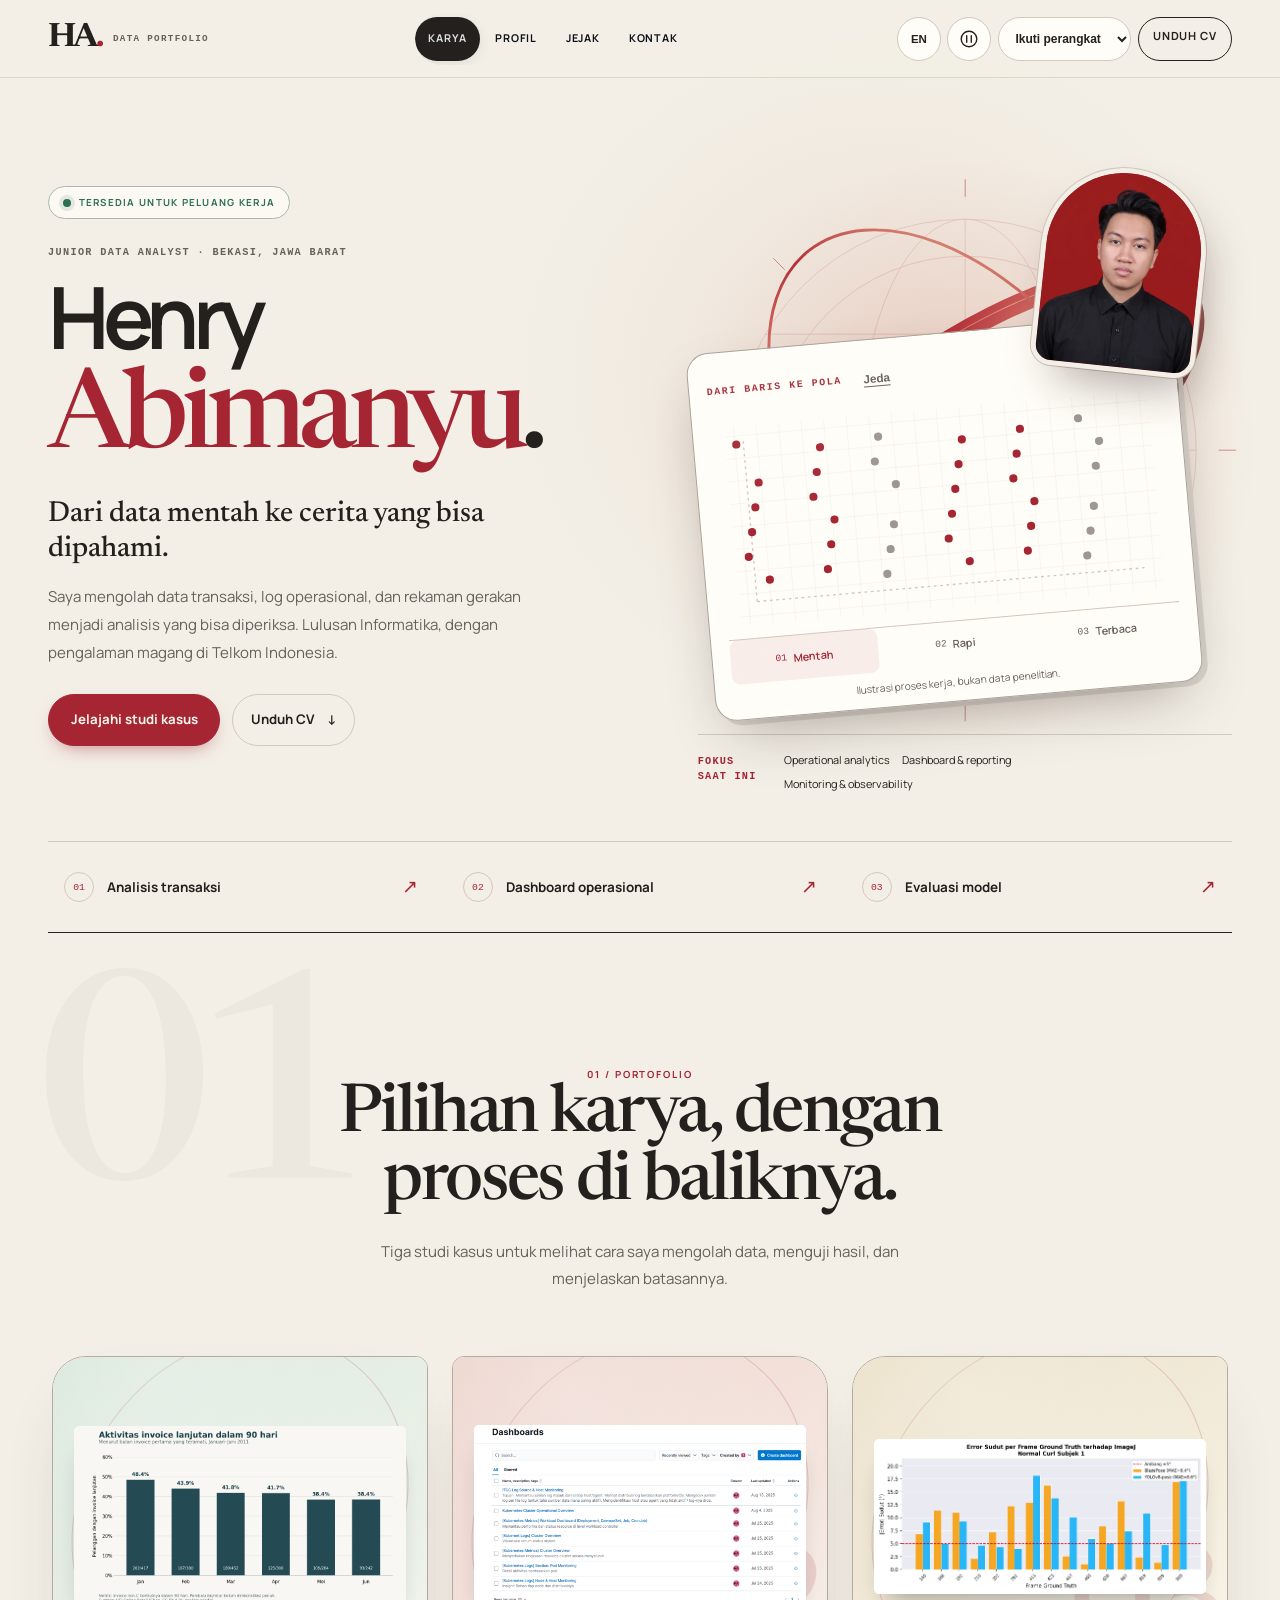
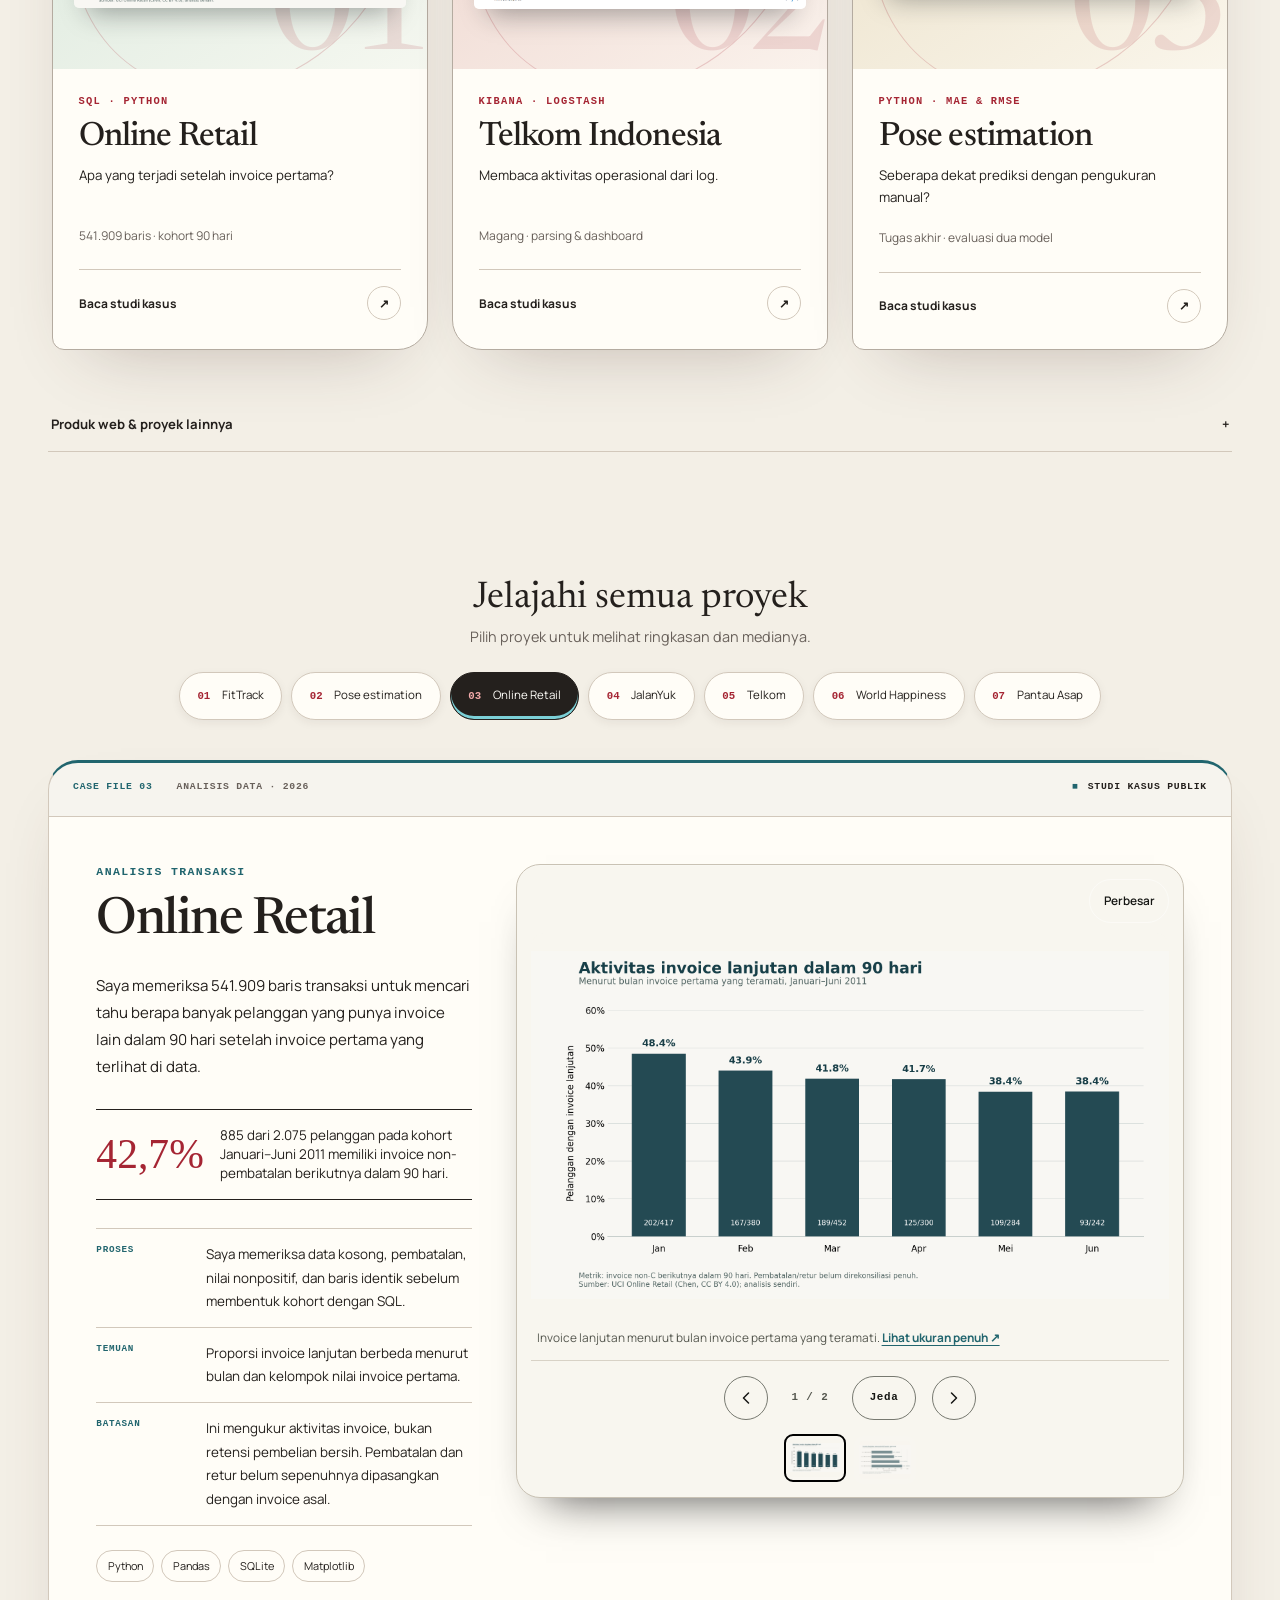
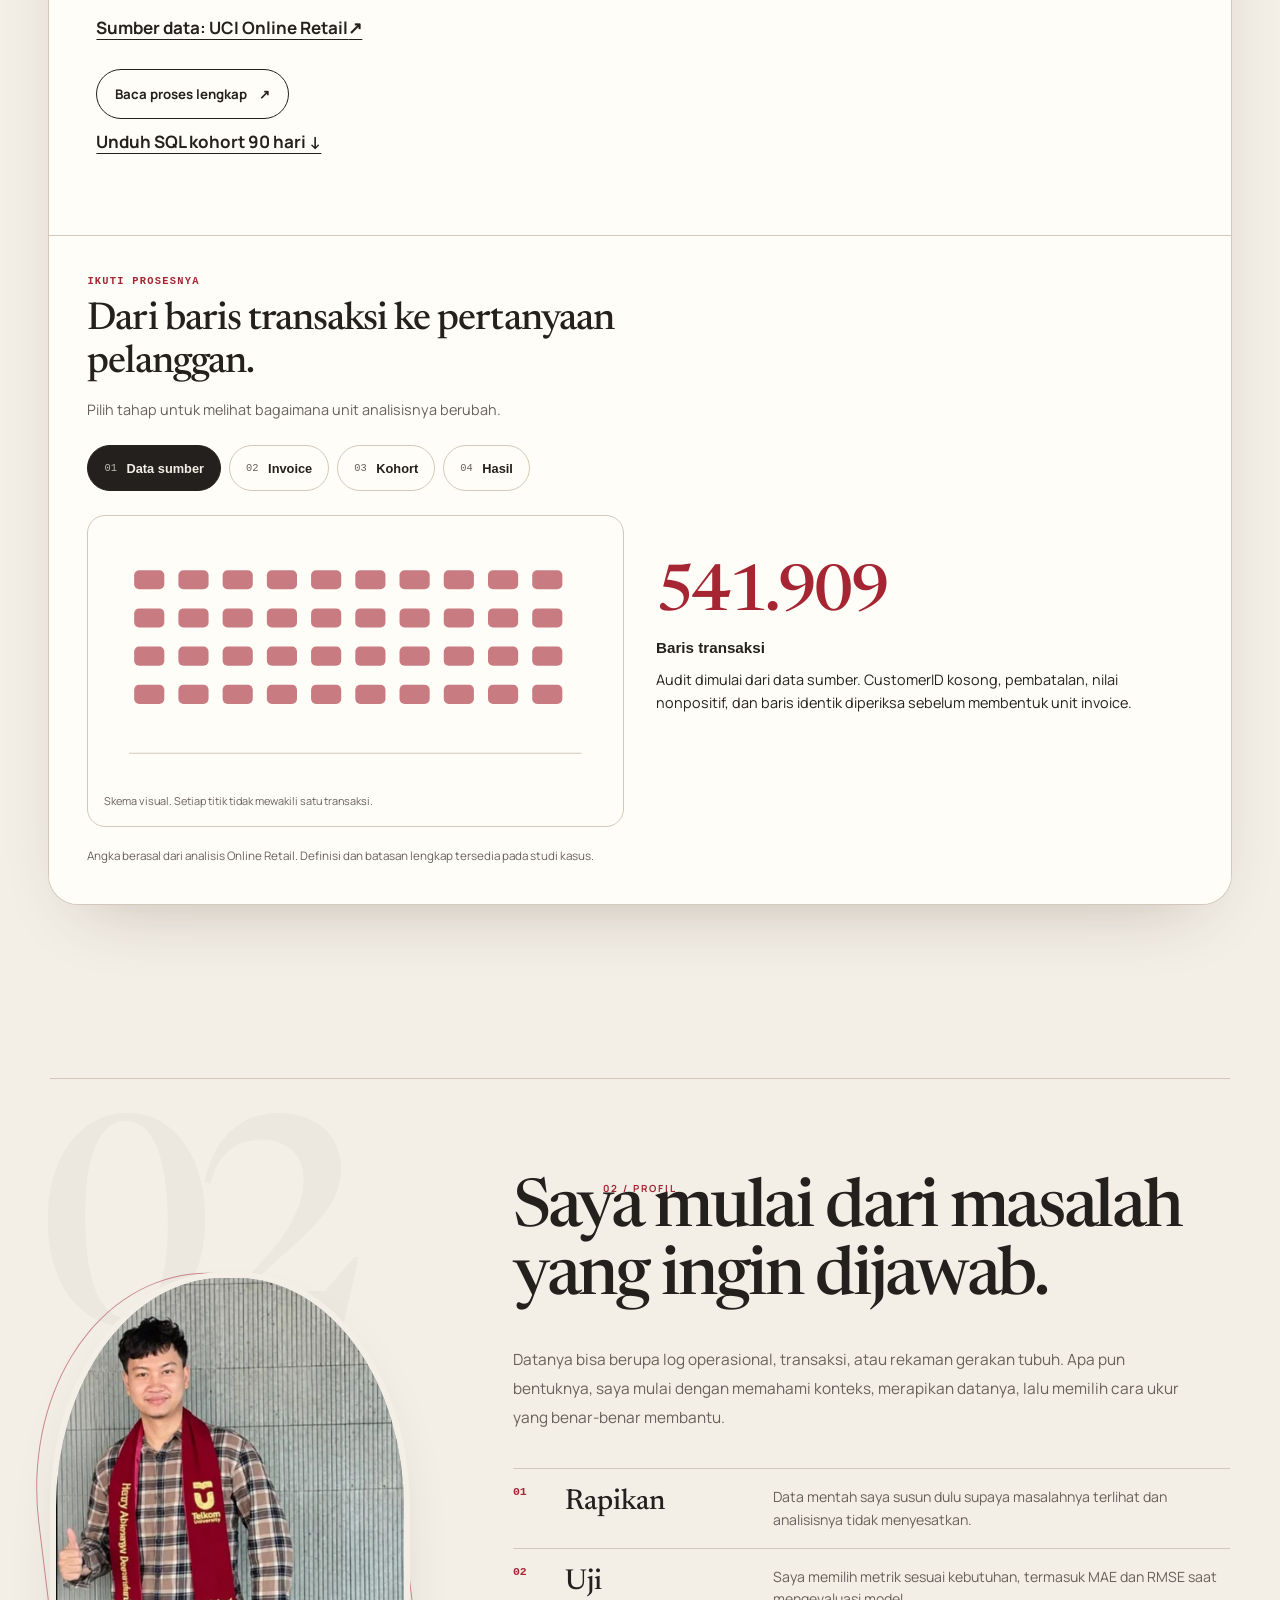
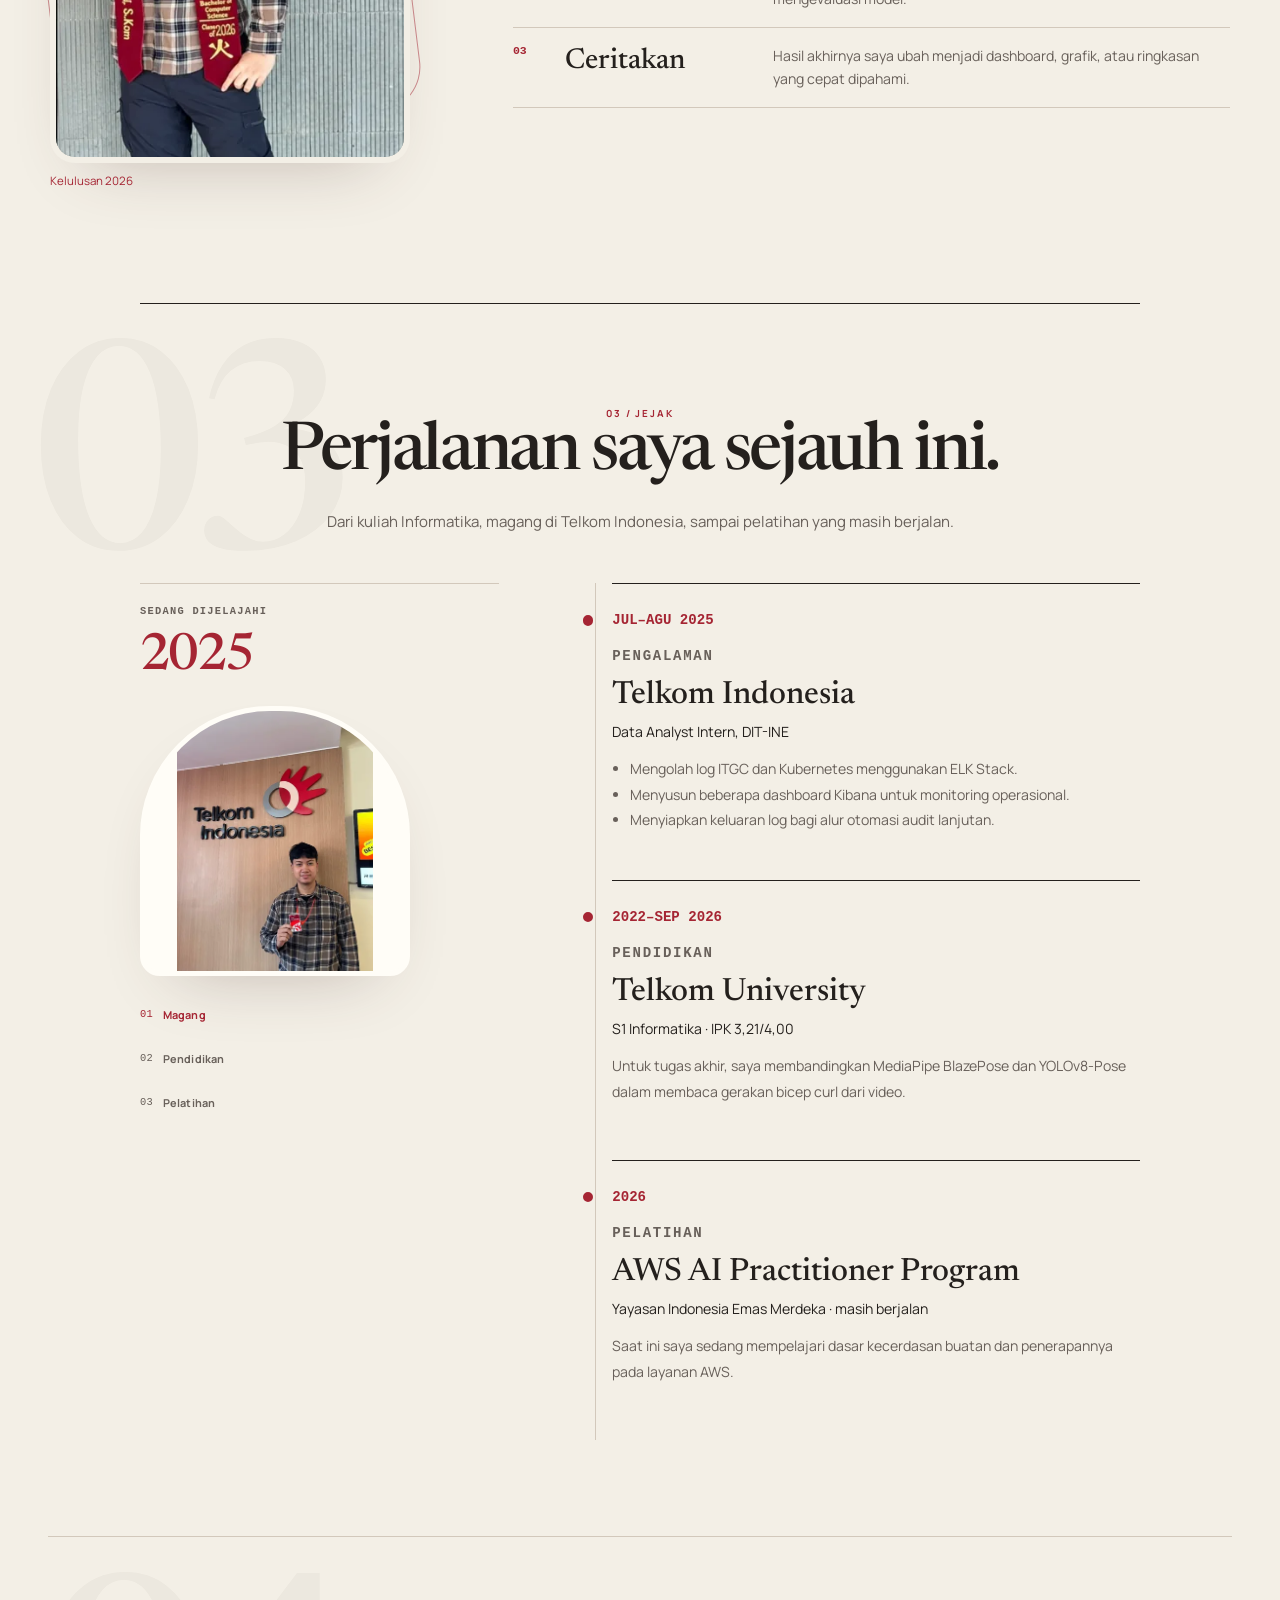
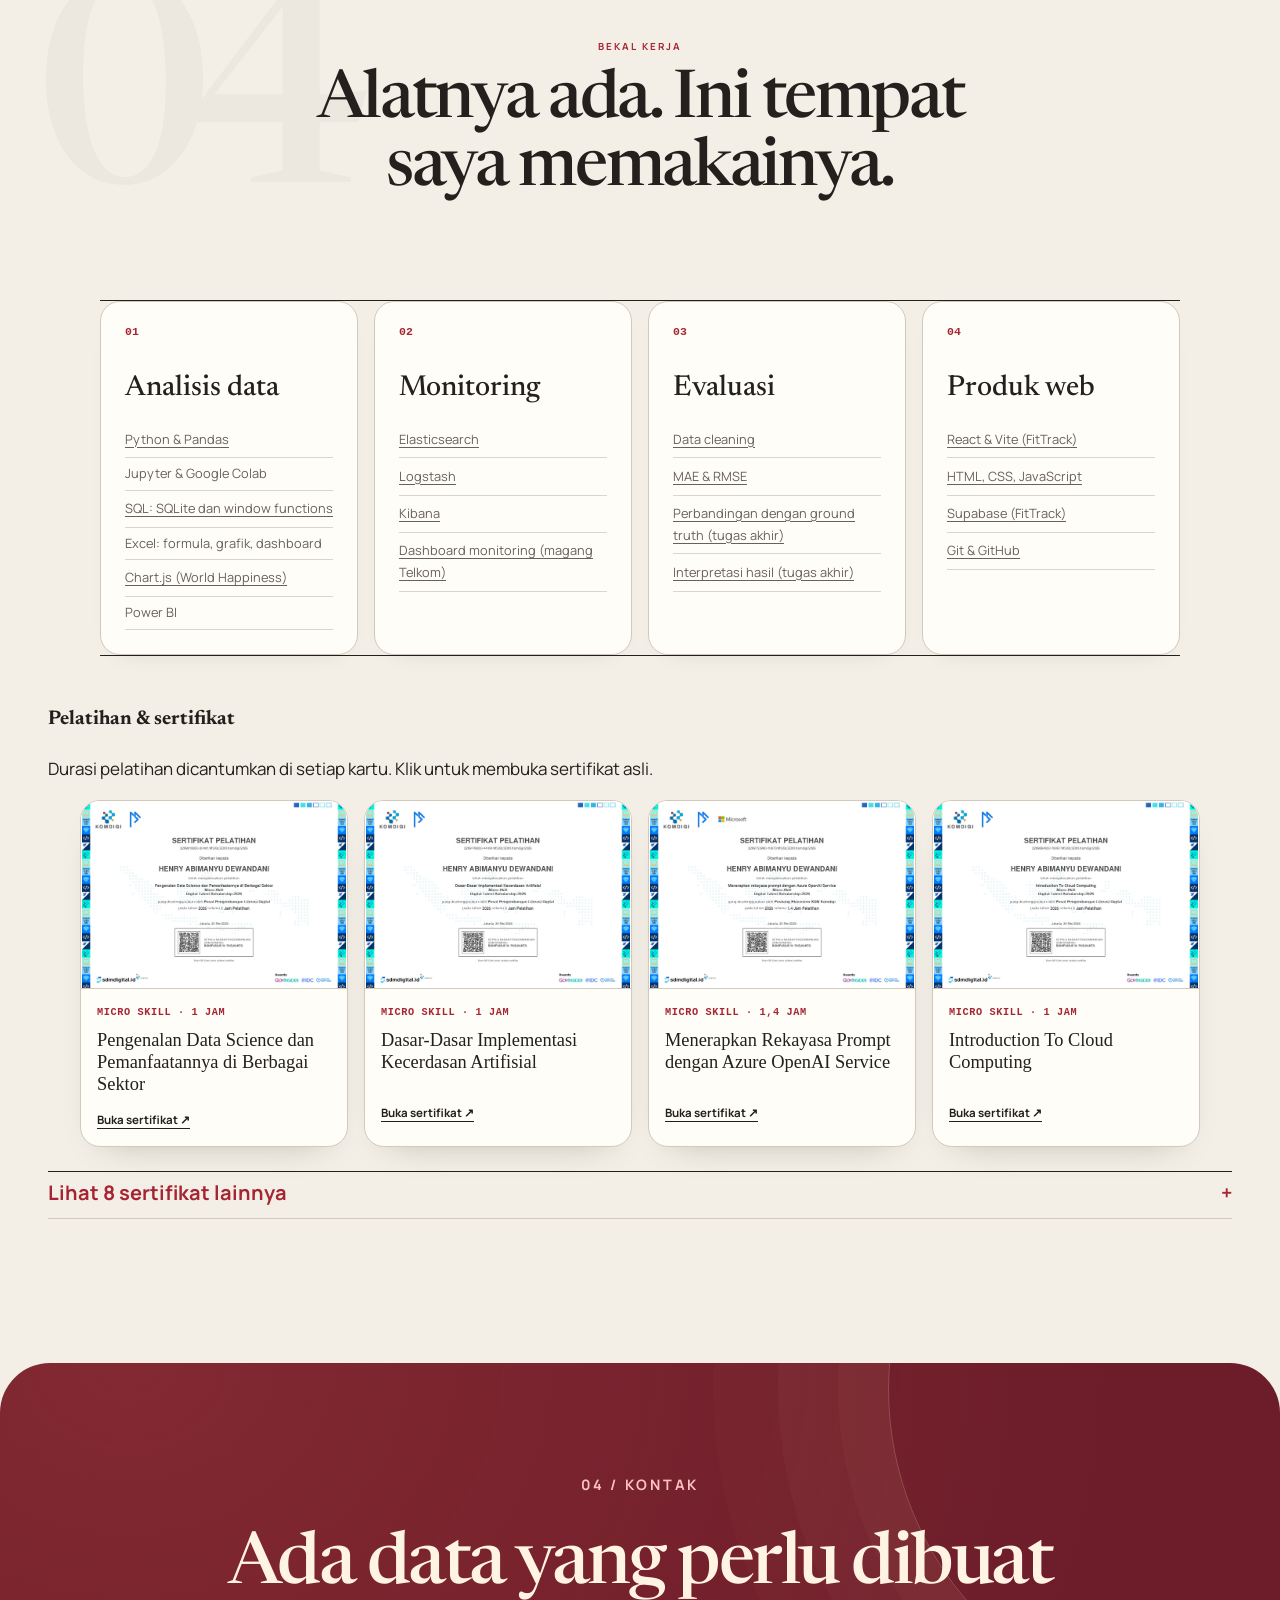
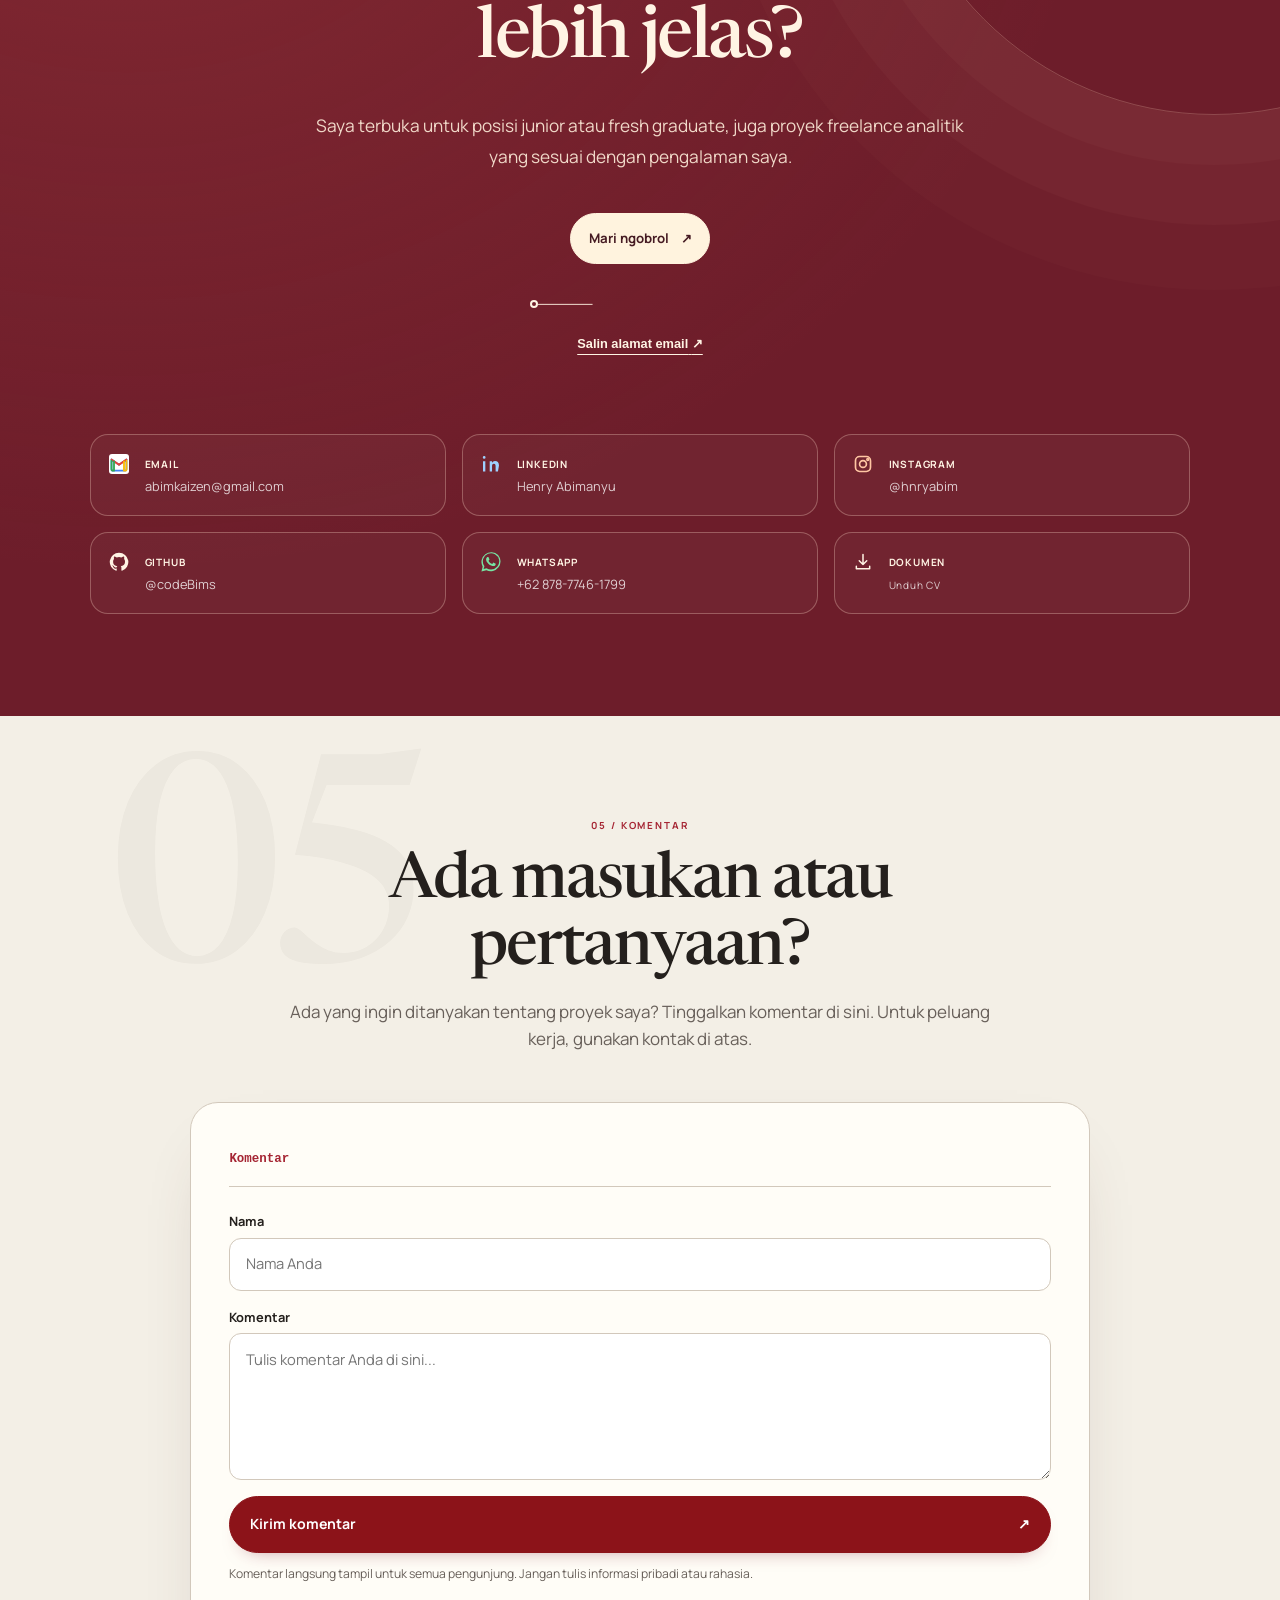
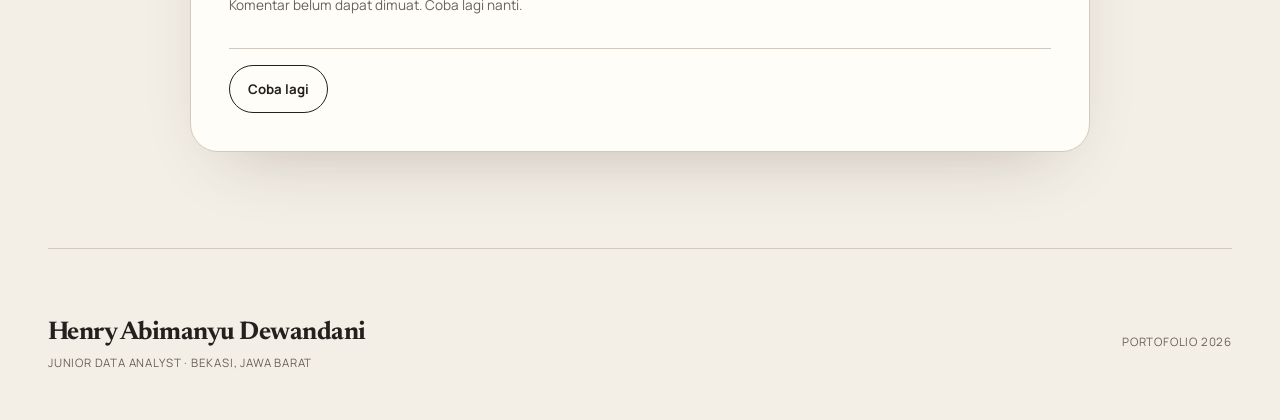
==== commit 38d9941f: "Fix motion opt-in and smooth interactive transitions" ====
--- a/index.html
+++ b/index.html
@@ -14,9 +14,9 @@
 <link href="./assets/favicon.svg" rel="icon" type="image/svg+xml"/>
 <link href="./site.webmanifest" rel="manifest"/>
 <script>try { const t = localStorage.getItem('portfolio-theme') || 'auto'; document.documentElement.dataset.theme = t === 'auto' ? (matchMedia('(prefers-color-scheme: dark)').matches ? 'dark' : 'light') : t; } catch { document.documentElement.dataset.theme = matchMedia('(prefers-color-scheme: dark)').matches ? 'dark' : 'light'; }</script>
-<link href="./styles.css?v=20261103d" rel="stylesheet"/>
-<link href="https://codebims.github.io/" rel="canonical"/><meta content="website" property="og:type"/><meta content="https://codebims.github.io/" property="og:url"/><meta content="Henry Abimanyu | Junior Data Analyst" property="og:title"/><meta content="Analisis transaksi, dashboard operasional, dan evaluasi model. Lihat proses, hasil, dan batasan di setiap studi kasus." property="og:description"/><meta content="https://codebims.github.io/assets/social-preview.jpg" property="og:image"/><meta content="summary_large_image" name="twitter:card"/><link href="./refinements.css?v=20261115r4" rel="stylesheet"/>
-<link href="./motion.css?v=20261115m1" rel="stylesheet"/><link rel="preload" href="./assets/fonts/manrope-latin.woff2" as="font" type="font/woff2" crossorigin=""/><link rel="preload" href="./assets/fonts/newsreader-latin.woff2" as="font" type="font/woff2" crossorigin=""/><link rel="stylesheet" href="./immersive.css?v=20261115i1"/></head>
+<link href="./styles.css?v=20261116m2" rel="stylesheet"/>
+<link href="https://codebims.github.io/" rel="canonical"/><meta content="website" property="og:type"/><meta content="https://codebims.github.io/" property="og:url"/><meta content="Henry Abimanyu | Junior Data Analyst" property="og:title"/><meta content="Analisis transaksi, dashboard operasional, dan evaluasi model. Lihat proses, hasil, dan batasan di setiap studi kasus." property="og:description"/><meta content="https://codebims.github.io/assets/social-preview.jpg" property="og:image"/><meta content="summary_large_image" name="twitter:card"/><link href="./refinements.css?v=20261116m2" rel="stylesheet"/>
+<link href="./motion.css?v=20261116m2" rel="stylesheet"/><link rel="preload" href="./assets/fonts/manrope-latin.woff2" as="font" type="font/woff2" crossorigin=""/><link rel="preload" href="./assets/fonts/newsreader-latin.woff2" as="font" type="font/woff2" crossorigin=""/><link rel="stylesheet" href="./immersive.css?v=20261116m2"/></head>
 <body>
 <a class="skip-link" href="#konten"><span data-en="Skip to content" data-i18n="a9aeacef3a">Lewati ke konten</span></a>
 <svg aria-hidden="true" class="icon-library" focusable="false" xmlns="http://www.w3.org/2000/svg">
@@ -34,7 +34,7 @@
 </a>
 <nav aria-label="Navigasi bagian" class="section-nav" data-en-aria-label="Section navigation"><a href="#karya"><span data-en="Work" data-i18n="e366fe4759">Karya</span></a><a href="#profil"><span data-en="About" data-i18n="669fe25a32">Profil</span></a><a href="#pengalaman"><span data-en="Background" data-i18n="8f5f827ad1">Jejak</span></a><a href="#kontak"><span data-en="Contact" data-i18n="73ea820029">Kontak</span></a></nav>
 <div class="header-tools">
-<button aria-label="Switch to English" class="utility-control" id="language-toggle" title="Switch to English" type="button">EN</button><button class="utility-control effects-toggle" data-effects-toggle="" type="button" aria-pressed="true" aria-label="Jeda efek gerak" title="Jeda efek gerak"><svg viewBox="0 0 24 24" fill="none" aria-hidden="true"><circle cx="12" cy="12" r="8.5"/><path class="effect-pause" d="M9.5 8.5v7m5-7v7"/><path class="effect-play" d="m10 8 6 4-6 4Z"/></svg></button>
+<button aria-label="Switch to English" class="utility-control" id="language-toggle" title="Switch to English" type="button">EN</button><label class="utility-control effects-picker"><svg viewBox="0 0 24 24" fill="none" aria-hidden="true"><circle cx="12" cy="12" r="8.5"/><path class="effect-pause" d="M9.5 8.5v7m5-7v7"/><path class="effect-play" d="m10 8 6 4-6 4Z"/></svg><select data-effects-select="" aria-label="Animasi"><option value="auto" data-i18n="effects-auto" data-en="Follow device">Ikuti perangkat</option><option value="full" data-i18n="effects-full" data-en="Full effects">Efek penuh</option><option value="paused" data-i18n="effects-paused" data-en="Pause effects">Jeda efek</option></select></label>
 <label class="theme-picker"><span class="sr-only"><span data-en="Color theme" data-i18n="483721440e">Tema tampilan</span></span><select id="theme-select"><option data-en="Device theme" data-i18n="theme-auto" value="auto">Ikuti perangkat</option><option data-en="Light" data-i18n="theme-light" value="light">Terang</option><option data-en="Dark" data-i18n="theme-dark" value="dark">Gelap</option></select></label>
 <a class="header-cta" download="" href="./assets/CV-Henry-Abimanyu.pdf?v=20261103v7"><span data-en="Download CV" data-i18n="f8945f24ef">Unduh CV</span></a>
 </div>
@@ -429,8 +429,8 @@
 <p><span data-en="Portfolio" data-i18n="c1386337a8">Portofolio </span><span id="year">2026</span></p>
 </footer>
 <dialog aria-labelledby="media-title" id="media-dialog"><div class="media-dialog-toolbar"><h2 id="media-title"><span data-en="A closer look" data-i18n="27f62893cc">Lihat lebih dekat</span></h2><button class="button button-quiet" data-close-media="" type="button">Tutup ×</button></div><div class="media-scroll"><img alt="" id="media-image"/></div><p id="media-caption"></p></dialog><script src="./comments-config.js"></script>
-<script src="./effects-policy.js?v=20261115i1"></script><script src="./i18n.js?v=20261115m1"></script>
-<script src="./app.js?v=20261115i1"></script>
+<script src="./effects-policy.js?v=20261116m2"></script><script src="./i18n.js?v=20261115m1"></script>
+<script src="./app.js?v=20261116m2"></script>
 <script src="./comments.js?v=20261115r3"></script>
-<script src="./analytics-config.js?v=20261115r3"></script><script src="./analytics.js?v=20261115r3"></script><script src="./motion-models.js?v=20261115m1"></script><script src="./motion.js?v=20261115i1"></script><script src="./immersive.js?v=20261115i1"></script></body>
+<script src="./analytics-config.js?v=20261115r3"></script><script src="./analytics.js?v=20261115r3"></script><script src="./motion-models.js?v=20261115m1"></script><script src="./motion.js?v=20261116m2"></script><script src="./immersive.js?v=20261116m2"></script></body>
 </html>
--- a/styles.css
+++ b/styles.css
@@ -979,9 +979,3 @@
   nav.section-nav a { min-height: 40px; padding: .48rem .62rem; font-size: .62rem; letter-spacing: .06em; }
   footer { align-items: flex-start; flex-direction: column; justify-content: center; gap: .8rem; }
 }
-
-@media (prefers-reduced-motion: reduce) {
-  html { scroll-behavior: auto; }
-  * { transition: none !important; animation: none !important; }
-  .motion-ready [data-reveal] { opacity: 1; transform: none; }
-}
--- a/refinements.css
+++ b/refinements.css
@@ -156,4 +156,3 @@
  .media-dialog-toolbar h2 { font-size:1.1rem; }.media-scroll img { min-width:800px; }
 }
 @media (max-width:430px) { .work-card { display:block; }.work-image { aspect-ratio:1.8; padding:1rem; }.theme-picker select { max-width:138px; }.site-header { row-gap:.3rem; }.section-nav a { font-size:.7rem; min-height:44px; padding-inline:.8rem; }.hero-profile { grid-template-columns:.9fr 1.1fr; }.case-body { padding:1rem; }.case-facts div { grid-template-columns:1fr; }.certificate-grid { grid-template-columns:1fr; }.capability-grid { grid-template-columns:1fr; }.capability-grid article { border-left:0; border-top:1px solid var(--line); } }
-@media (prefers-reduced-motion:reduce) { html {scroll-behavior:auto;} *,*::before,*::after { animation:none !important; transition:none !important; }.motion-ready [data-reveal] { opacity:1; transform:none; } }
--- a/motion.css
+++ b/motion.css
@@ -132,8 +132,3 @@
  .journey-index > .micro-label { display:none; }.journey-index > strong { font-size:1.5rem; align-self:center; min-width:74px; }.journey-photo { display:none; }.chapter-links { display:flex; justify-content:flex-end; margin:0; gap:.35rem; }.chapter-links a { min-height:44px; padding:.5rem .1rem; font-size:.65rem; white-space:nowrap; }.chapter-links a > span:first-child { display:none; }
  .chapter-list article,.chapter-list article:nth-child(n) { min-height:260px; scroll-margin-top:calc(var(--header-height) + 80px); }.contact-signal { margin-inline:auto; }.copy-email { min-height:44px; }
 }
-@media (prefers-reduced-motion:reduce) {
- @view-transition { navigation:none; }
- ::view-transition-group(*),::view-transition-old(*),::view-transition-new(*) { animation-duration:0s !important; }
- .work-card,.work-card:hover { transform:none; }.story-token,.story-result-line,.model-scale i { transition:none; }
-}
--- a/immersive.css
+++ b/immersive.css
@@ -14,12 +14,15 @@
 .section-nav a { font-size:.67rem; letter-spacing:.08em; }
 .section-nav::before { box-shadow:0 3px 12px #241b1914; transition:transform .65s var(--ease-out),width .65s var(--ease-out); }
 .header-tools { gap:.4rem; }
-.effects-toggle { padding:.6rem; display:grid; place-items:center; }
-.effects-toggle svg { width:22px; height:22px; stroke:currentColor; stroke-width:1.5; stroke-linecap:round; }
-.effects-toggle .effect-play { display:none; }
-.effects-toggle[aria-pressed="false"] .effect-pause { display:none; }
-.effects-toggle[aria-pressed="false"] .effect-play { display:block; }
-.effects-toggle:disabled { opacity:.65; cursor:default; }
+.effects-picker { position:relative; padding:.6rem; display:grid; place-items:center; width:44px; height:44px; }
+.effects-picker svg { width:22px; height:22px; stroke:currentColor; stroke-width:1.5; stroke-linecap:round; pointer-events:none; }
+.effects-picker select { position:absolute; inset:0; opacity:0; width:100%; height:100%; cursor:pointer; }
+.effects-picker:focus-within { outline:2px solid var(--red); outline-offset:3px; }
+.effects-picker .effect-play { display:none; }
+:root:not([data-effects="active"]) .effects-picker .effect-pause { display:none; }
+:root:not([data-effects="active"]) .effects-picker .effect-play { display:block; }
+.instrument-heading { justify-content:flex-start; flex-wrap:wrap; gap:.75rem; }
+.instrument-heading > button { min-height:44px; }
 .hero { isolation:isolate; min-height:calc(100svh - var(--header-height)); padding-top:clamp(3rem,6vw,6rem); grid-template-columns:minmax(0,1.12fr) minmax(0,1fr); gap:1rem clamp(2rem,4vw,4rem); align-items:center; }
 .hero::before { display:block; content:''; width:65%; height:85%; position:absolute; top:-8%; right:-3%; z-index:-1; border-radius:50%; background:radial-gradient(ellipse,#a43b2d12,transparent 68%); pointer-events:none; }
 .hero-copy { position:relative; z-index:2; padding-bottom:1rem; }
@@ -175,12 +178,10 @@
 @keyframes exhibit-frame-in { from { opacity:.25; transform:translateY(20px) scale(.96); clip-path:inset(3% 1% 0 round 18px); } to { opacity:1; transform:none; clip-path:inset(0 round 14px); } }
 @keyframes orbit-turn { to { transform:rotate(360deg); } }
 @keyframes hero-arrive { from { opacity:0; transform:translateY(35px); } to { opacity:1; transform:none; } }
-@media (prefers-reduced-motion:no-preference) {
  :root[data-effects="active"] .hero .orbit-one { animation:orbit-turn 45s linear infinite; }
  :root[data-effects="active"] .hero .orbit-two { animation:orbit-turn 65s linear infinite reverse; }
  :root[data-effects="active"] .hero-name .name-first { animation:hero-arrive 1s var(--ease-out) both; }
  :root[data-effects="active"] .hero-name .name-last { animation:hero-arrive 1.2s .12s var(--ease-out) both; }
-}
 @media (max-width:1100px) {
  .brand small { display:none; }.hero h1.hero-name { font-size:clamp(4.7rem,9.5vw,7.8rem); }.hero-profile { min-height:535px; }.hero-profile .portrait { width:145px; right:8px; }.data-instrument { width:calc(100% - 8px); top:155px; }.hero-profile .profile-note { bottom:auto; }.hero .lede { font-size:.85rem; }.work-card-copy { padding:1.25rem; }.work-card h3 { font-size:1.8rem; }.work-image { padding:2rem 1rem; }.case-body { gap:2rem; }
 }
@@ -196,11 +197,26 @@
  .positioning { padding-top:4rem; margin-top:4rem; }.positioning-copy > p { font-size:.9rem; }.positioning .section-label { margin-bottom:1rem; }.experience { padding-block:4rem; }.journey-photo { box-shadow:none; }.chapter-list h3 { font-size:1.9rem; }.chapter-links a { font-size:.58rem; }.journey-index > strong { font-size:1.45rem; }.credentials { padding-block:4rem; }.capability-grid { gap:.8rem; }.capability-grid article { border:1px solid var(--line); padding:1.3rem; }.capability-grid h3 { font-size:1.7rem; }
  .contact { border-radius:30px 30px 0 0; padding-block:4rem; }.contact h2 { font-size:clamp(3.1rem,10.6vw,4.5rem); }.contact-list { gap:.7rem; grid-template-columns:1fr; }.contact-list a { padding:1rem; border-radius:16px; }.contact-list a strong { font-size:.78rem; }.contact-main > p { font-size:.85rem; }.comments { padding-block:4rem; }.comments h2 { font-size:3rem; }.comments-box { border-radius:22px; }footer { padding-block:2.5rem; }.detail-intro { padding-block:2.5rem 2rem; }.detail-intro h1 { font-size:3.8rem; }
 }
-@media (max-width:370px) { .hero h1.hero-name { font-size:4.45rem; }.header-tools { gap:.2rem; }.theme-picker select { max-width:118px; }.hero-profile { min-height:460px; }.instrument-steps button { font-size:.6rem; }.instrument-note { font-size:.58rem; }.hero-profile .profile-note li { font-size:.57rem; }.chapter-links { gap:.2rem; }.chapter-links a { font-size:.54rem; } }
+@media (max-width:370px) { .hero { grid-template-columns:minmax(0,1fr); }.hero h1.hero-name { font-size:clamp(3.4rem,18vw,4.45rem); }.header-tools { gap:.2rem; }.theme-picker select { max-width:118px; }.hero-profile { min-height:460px; }.instrument-steps button { font-size:.6rem; }.instrument-note { font-size:.58rem; }.hero-profile .profile-note li { font-size:.57rem; }.chapter-links { gap:.2rem; }.chapter-links a { font-size:.54rem; } }
 :root[data-page-awake="false"] .orbit { animation-play-state:paused !important; }
 .hero[data-in-view="false"] .orbit { animation-play-state:paused !important; }
 :root[data-effects="paused"] *, :root[data-effects="paused"] *::before, :root[data-effects="paused"] *::after { animation:none !important; transition:none !important; }
 :root[data-effects="paused"] .motion-ready [data-reveal], :root[data-effects="paused"].motion-ready [data-reveal] { opacity:1; transform:none; }
 :root[data-effects="paused"] { scroll-behavior:auto; }
 :root[data-effects="paused"]::view-transition-group(*),:root[data-effects="paused"]::view-transition-old(*),:root[data-effects="paused"]::view-transition-new(*) { animation:none !important; }
-@media (prefers-reduced-motion:reduce) { *,*::before,*::after { animation:none !important; transition:none !important; }.motion-ready [data-reveal] { opacity:1; transform:none; }.observatory,.hero-profile .portrait,.data-instrument { --scene-travel:0px; } }
+/* Device settings remain the default; only an explicit full-effects choice overrides them. */
+:root[data-effects="reduced"] *, :root[data-effects="reduced"] *::before, :root[data-effects="reduced"] *::after { animation:none !important; transition:none !important; }
+:root[data-effects="reduced"].motion-ready [data-reveal] { opacity:1; transform:none; }
+:root:not([data-effects="active"])::view-transition-group(*), :root:not([data-effects="active"])::view-transition-old(*), :root:not([data-effects="active"])::view-transition-new(*) { animation:none !important; }
+:root:not([data-effects="active"]) .work-card, :root:not([data-effects="active"]) .work-card:hover { transform:none; }
+:root:not([data-effects="active"]) .observatory, :root:not([data-effects="active"]) .hero-profile .portrait, :root:not([data-effects="active"]) .data-instrument { --scene-travel:0px; }
+@media (prefers-reduced-motion:reduce) {
+ :root:not([data-effects="active"]), :root:not([data-effects="active"]) * { scroll-behavior:auto; }
+ :root:not([data-effects="active"]) *, :root:not([data-effects="active"]) *::before, :root:not([data-effects="active"]) *::after { animation:none !important; transition:none !important; }
+ :root:not([data-effects="active"]).motion-ready [data-reveal] { opacity:1; transform:none; }
+}
+.learning-mark { position:relative; isolation:isolate; }
+.learning-mark::before { content:''; position:absolute; inset:15%; z-index:-1; border:1px dashed color-mix(in srgb,var(--red) 35%,transparent); border-radius:50%; }
+.learning-mark::after { content:''; position:absolute; inset:8%; z-index:-1; border:1px solid color-mix(in srgb,var(--red) 12%,transparent); border-radius:50%; }
+:root[data-effects="active"] .learning-mark[data-in-view="true"]::before { animation:orbit-turn 24s linear infinite; }
+:root[data-page-awake="false"] .learning-mark::before { animation-play-state:paused !important; }
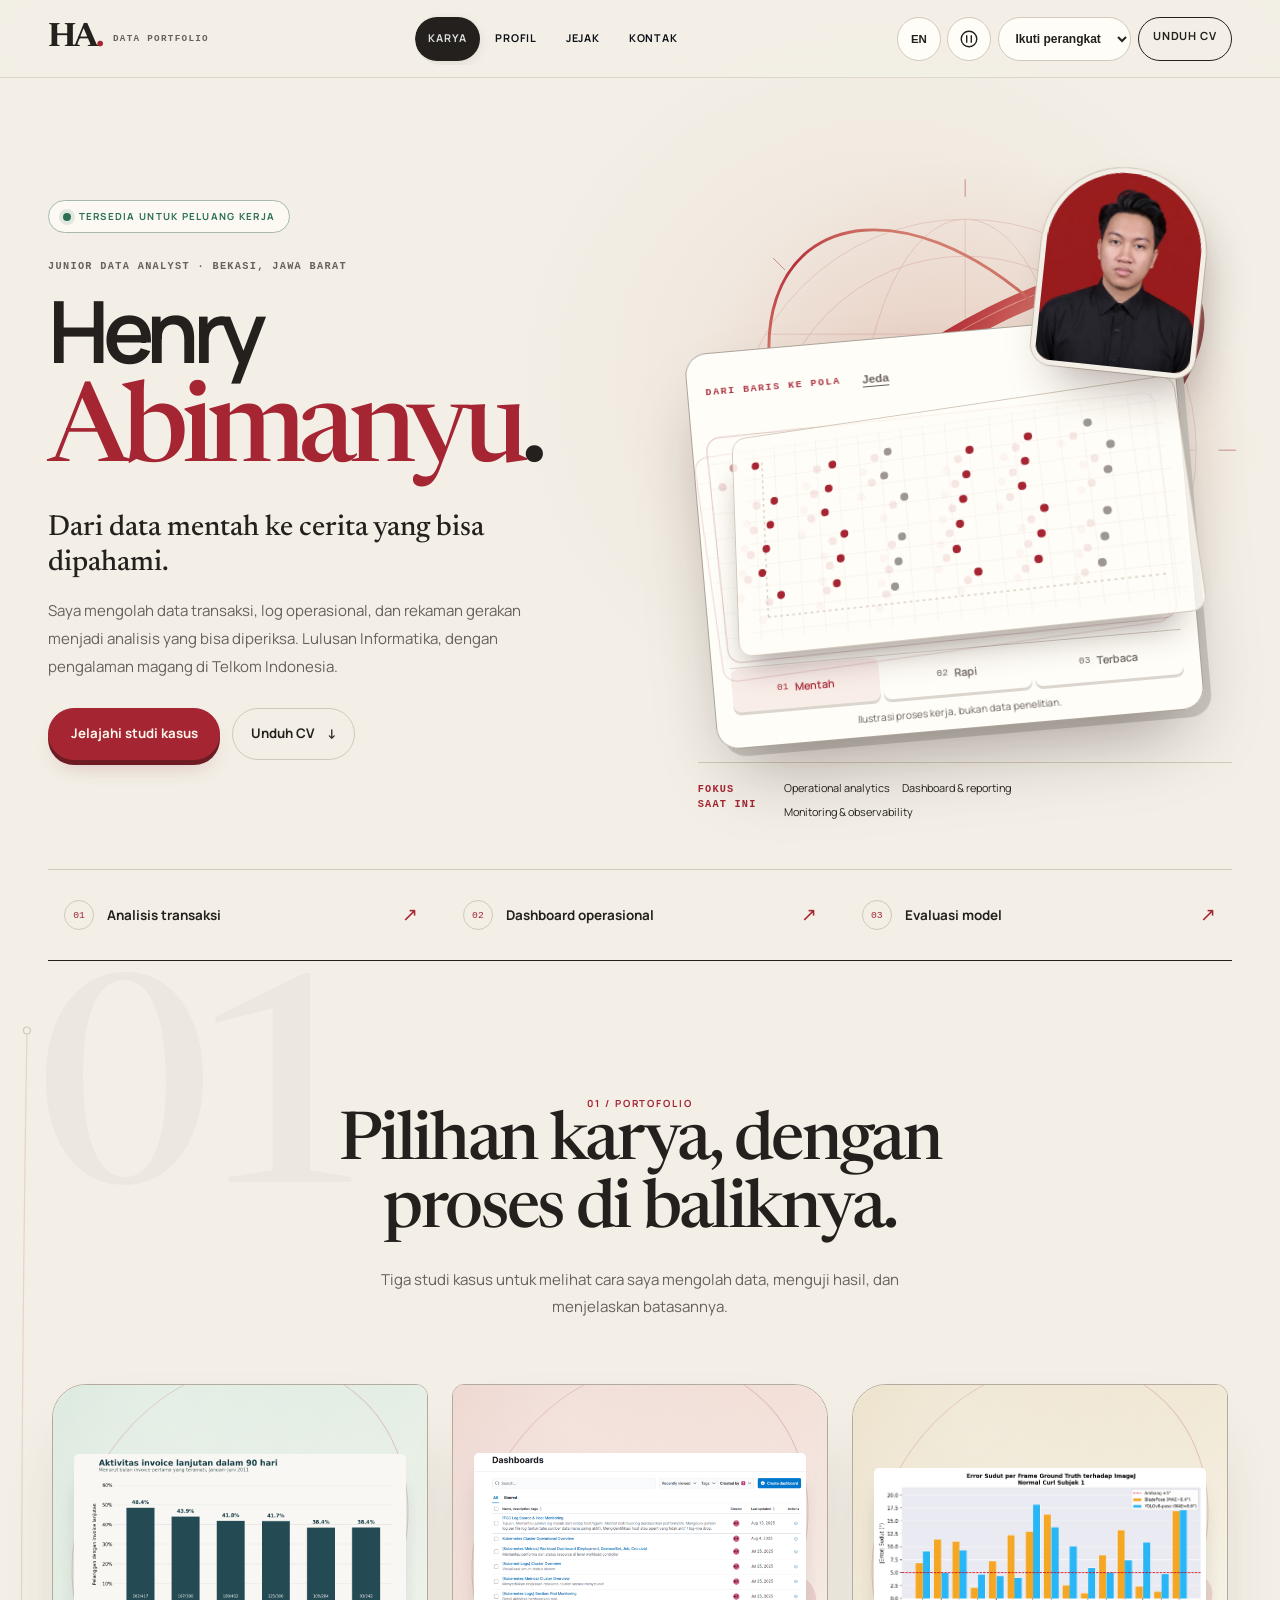
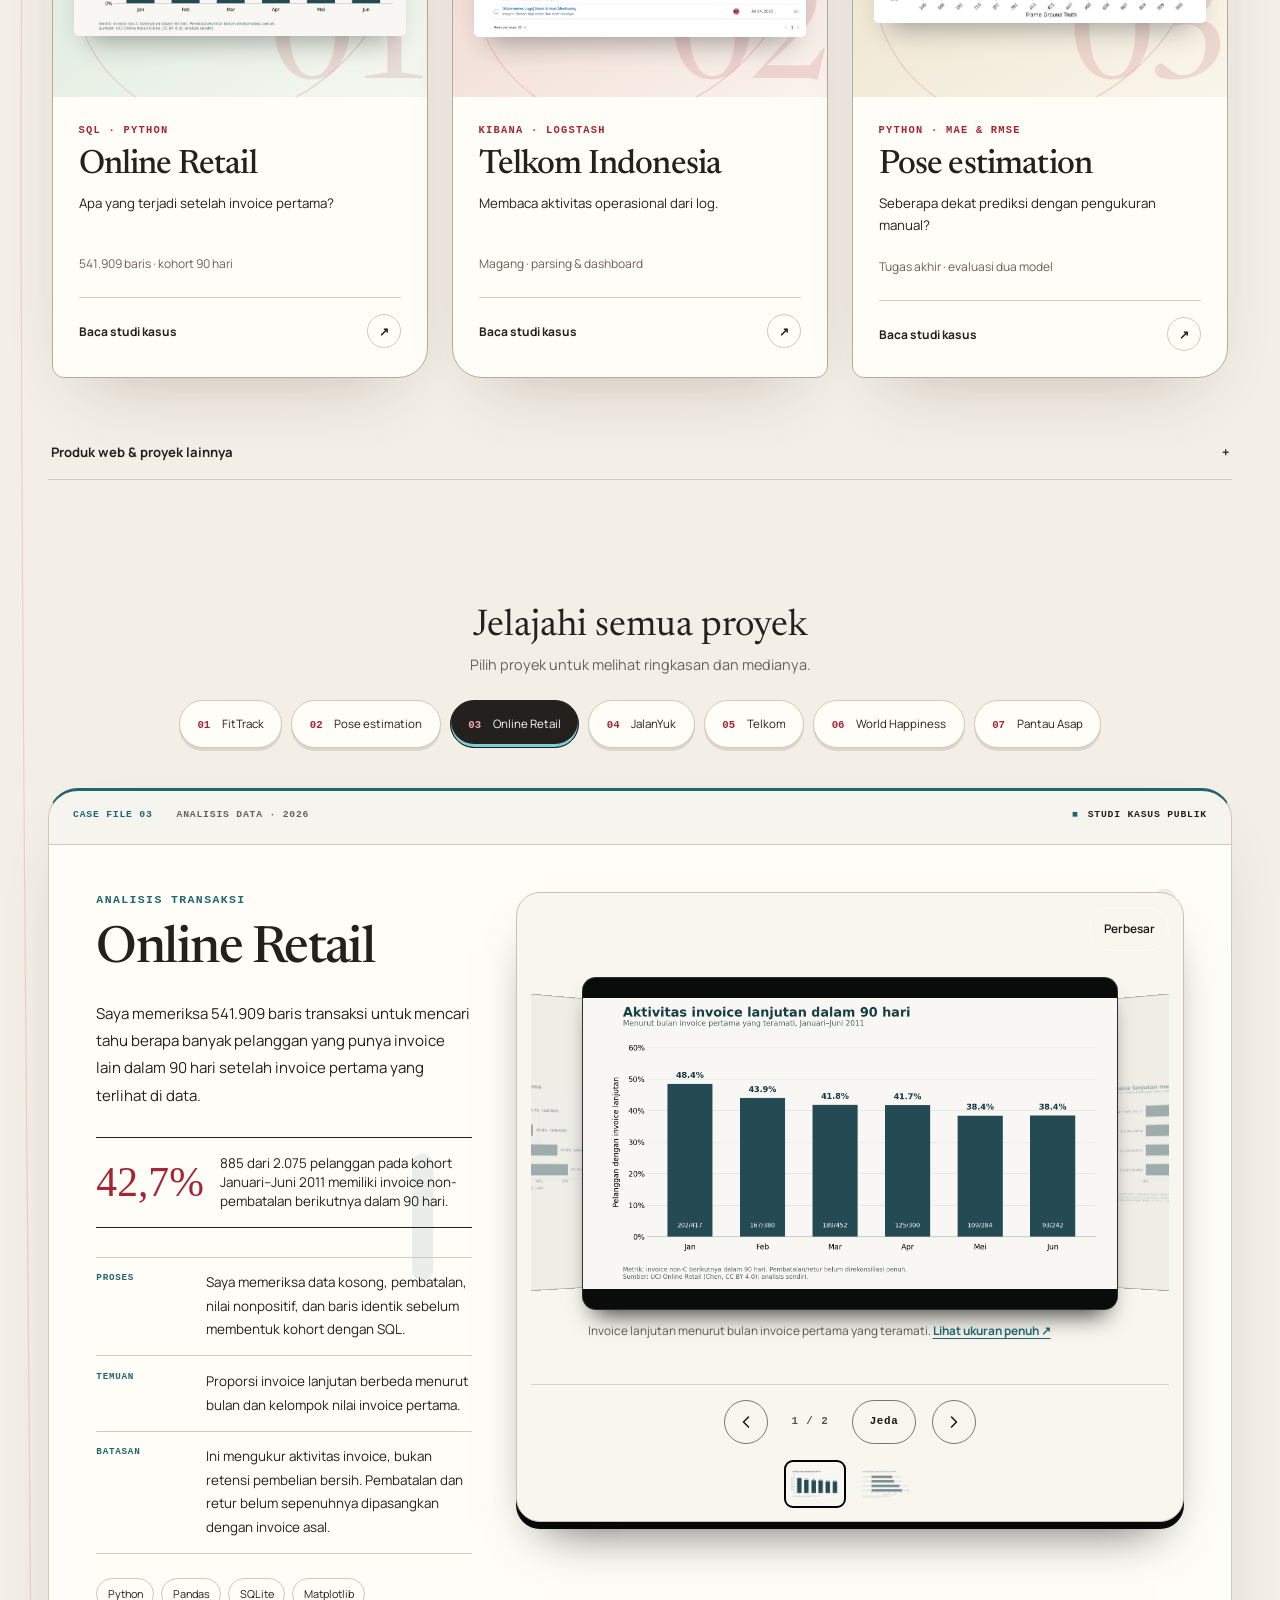
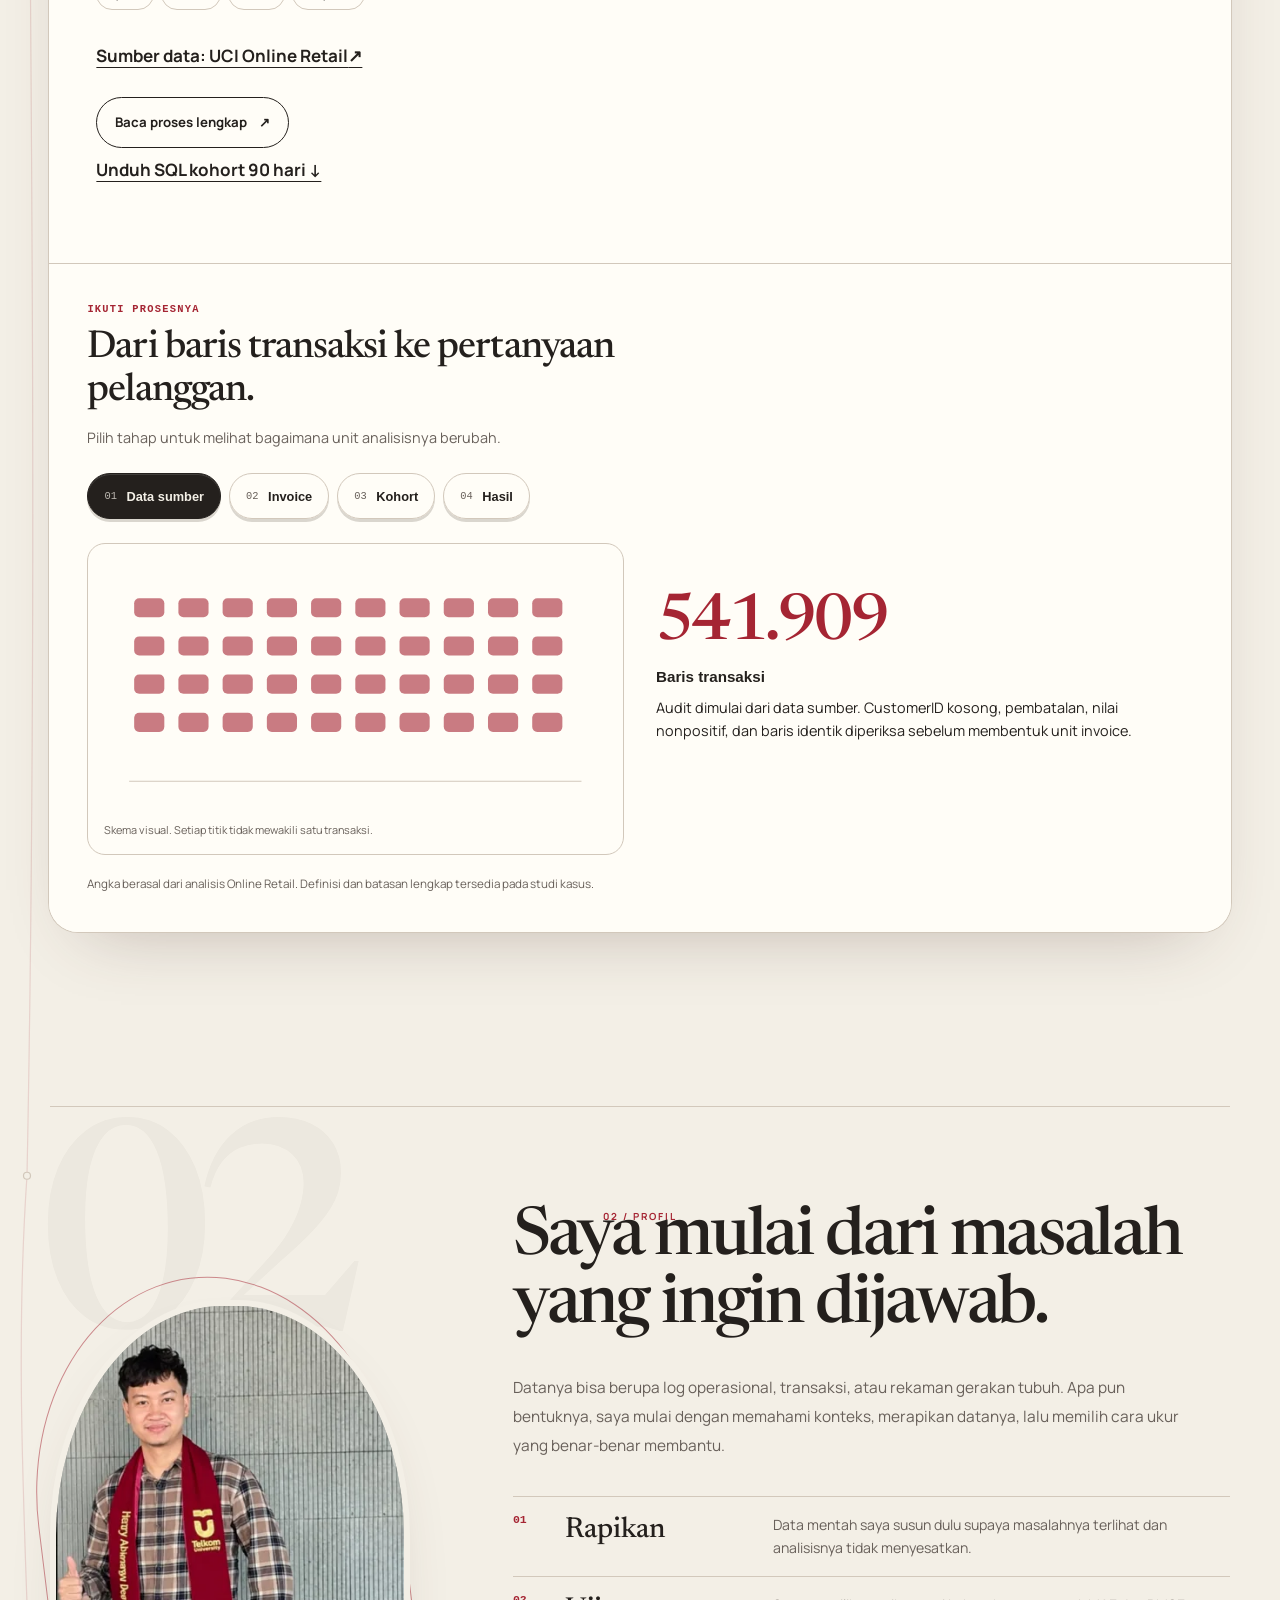
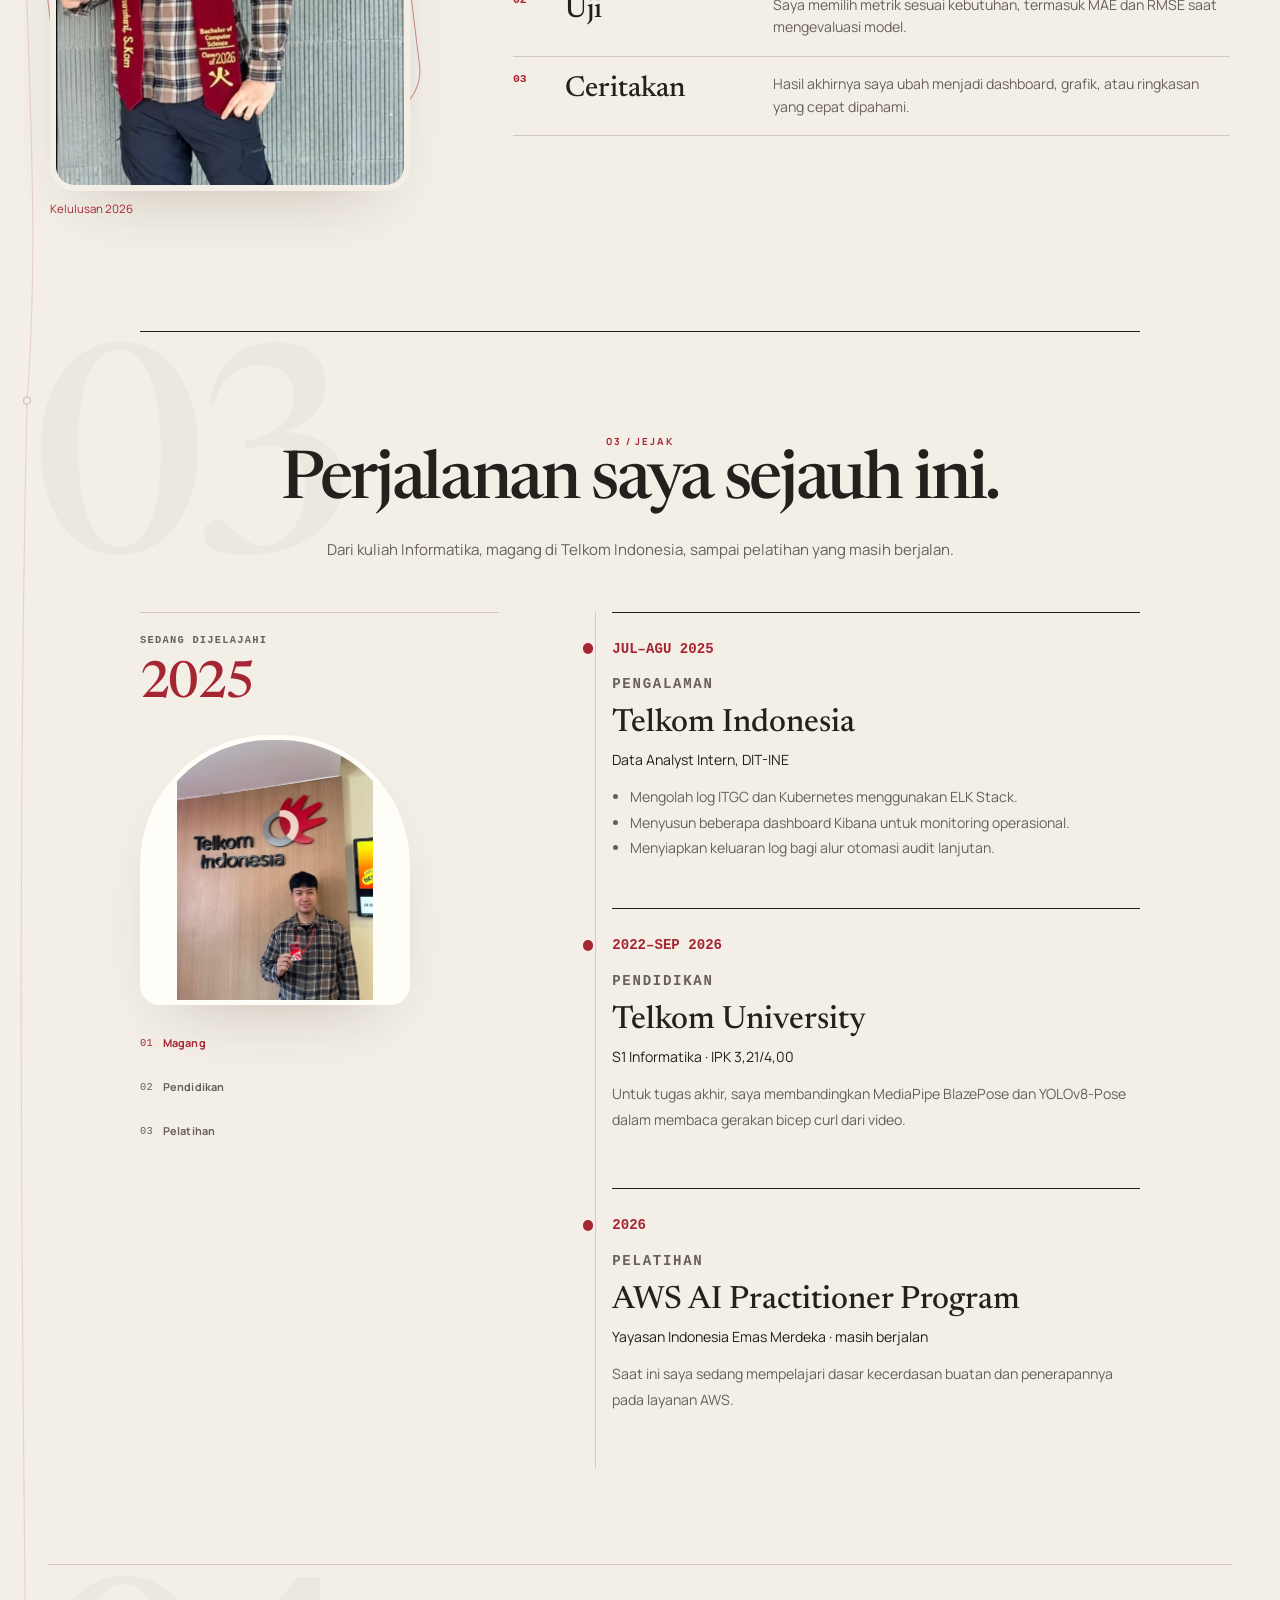
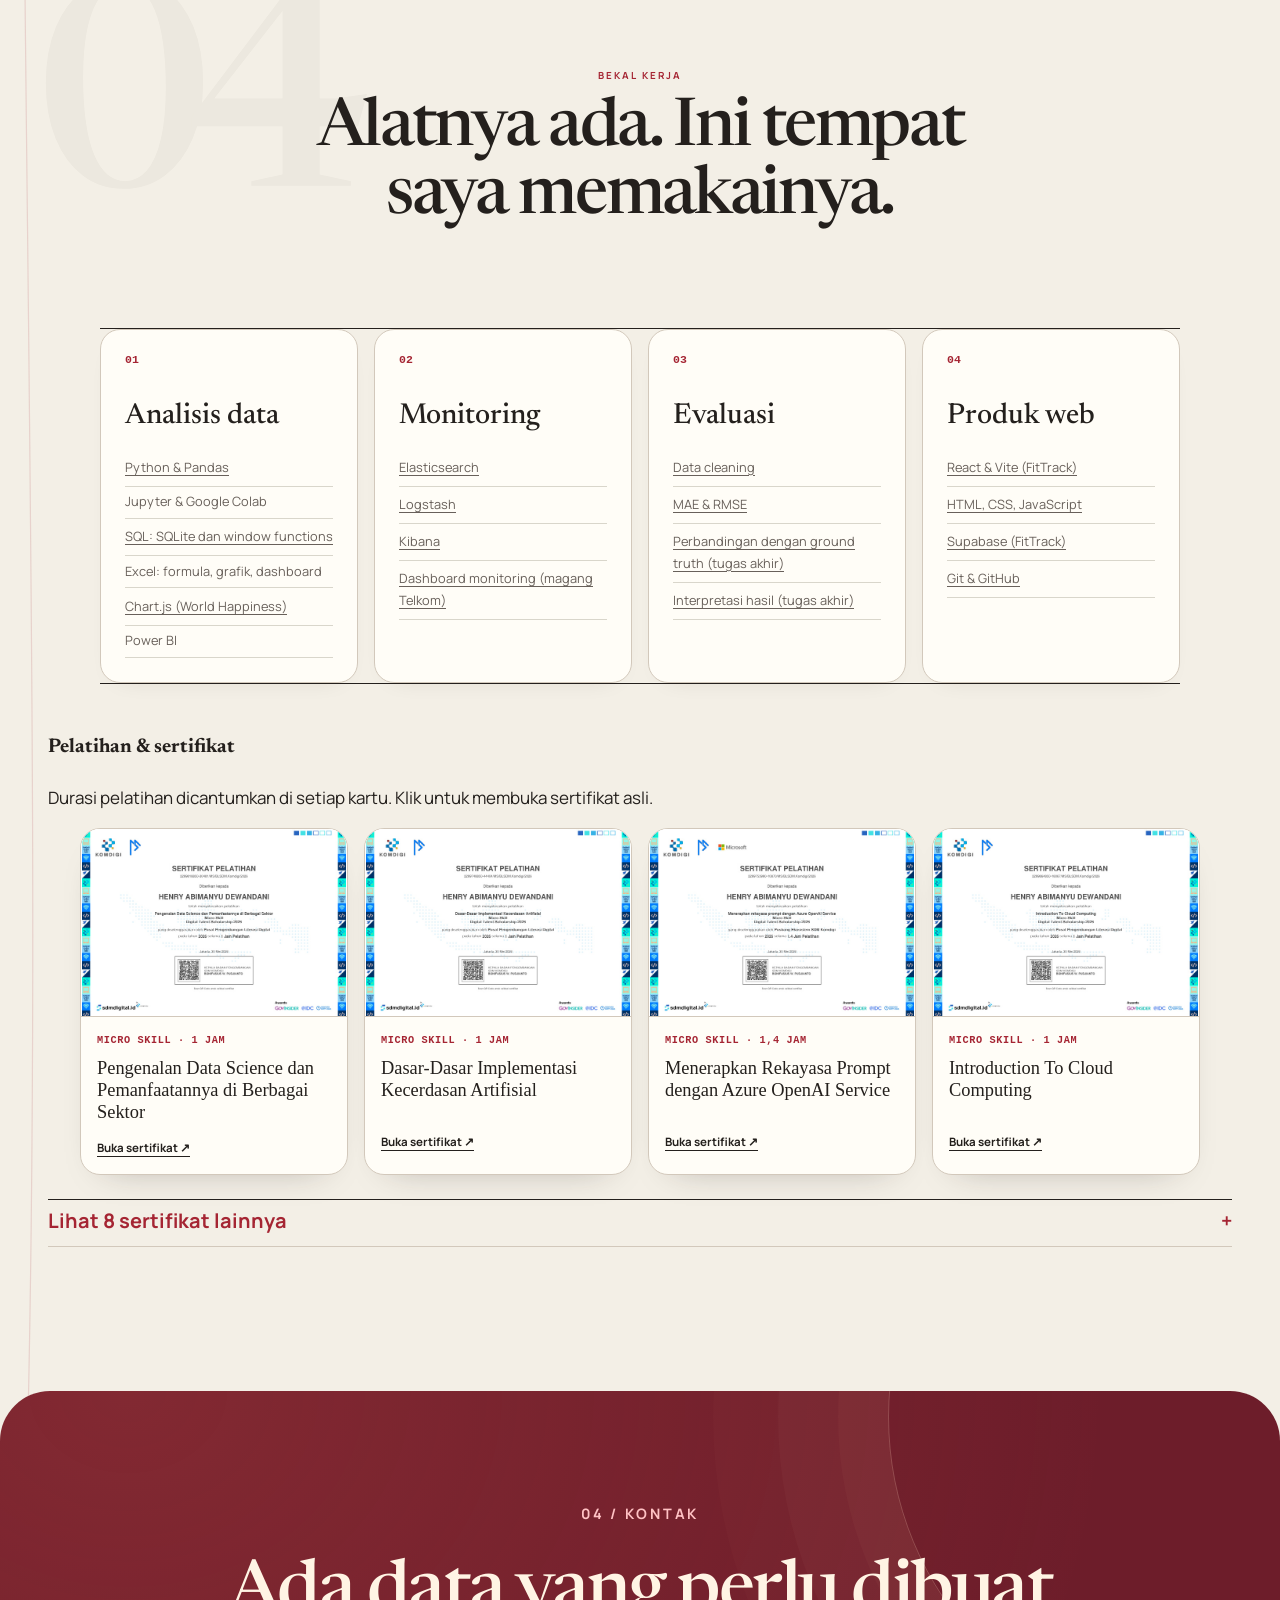
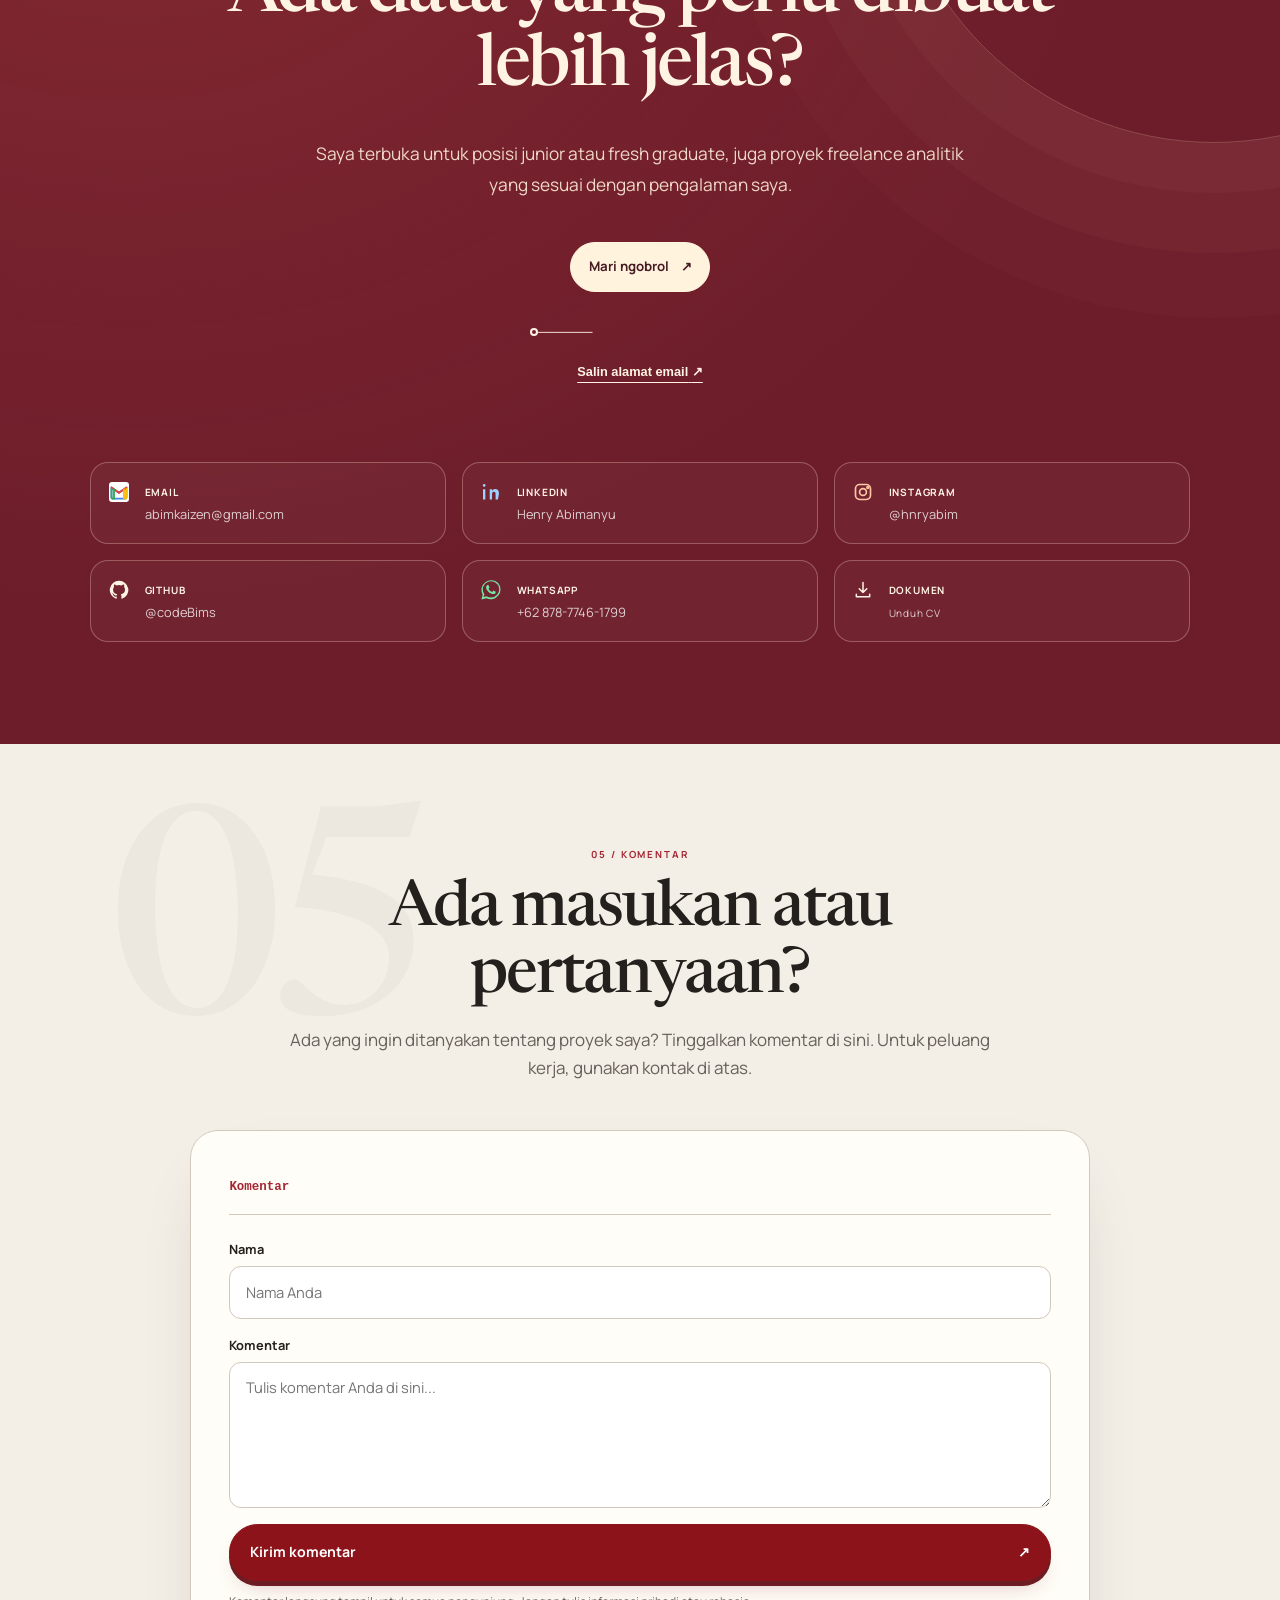
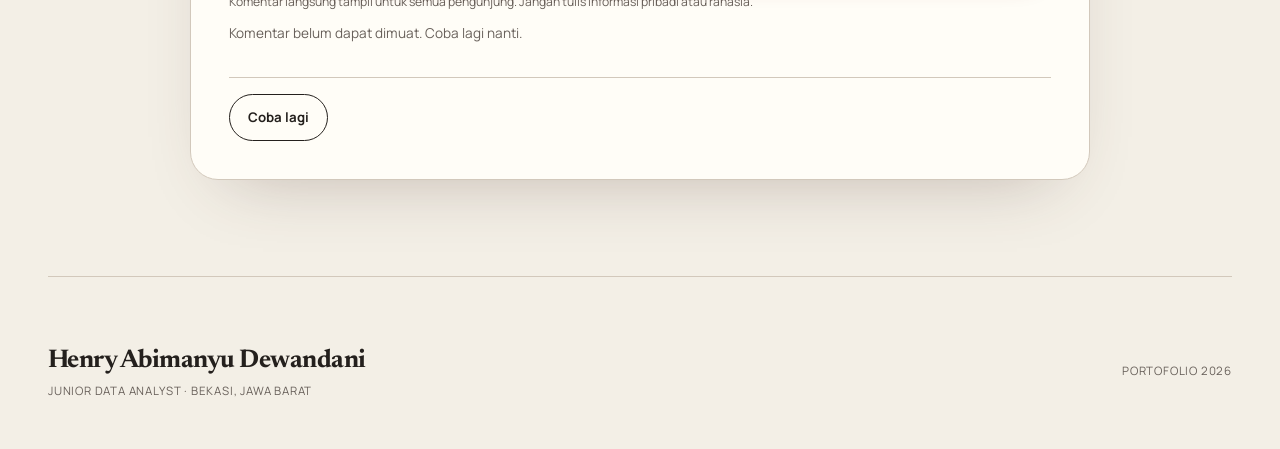
==== commit 1229f922: "Add sculpted portfolio scenes and dimensional galleries" ====
--- a/index.html
+++ b/index.html
@@ -16,7 +16,7 @@
 <script>try { const t = localStorage.getItem('portfolio-theme') || 'auto'; document.documentElement.dataset.theme = t === 'auto' ? (matchMedia('(prefers-color-scheme: dark)').matches ? 'dark' : 'light') : t; } catch { document.documentElement.dataset.theme = matchMedia('(prefers-color-scheme: dark)').matches ? 'dark' : 'light'; }</script>
 <link href="./styles.css?v=20261116m2" rel="stylesheet"/>
 <link href="https://codebims.github.io/" rel="canonical"/><meta content="website" property="og:type"/><meta content="https://codebims.github.io/" property="og:url"/><meta content="Henry Abimanyu | Junior Data Analyst" property="og:title"/><meta content="Analisis transaksi, dashboard operasional, dan evaluasi model. Lihat proses, hasil, dan batasan di setiap studi kasus." property="og:description"/><meta content="https://codebims.github.io/assets/social-preview.jpg" property="og:image"/><meta content="summary_large_image" name="twitter:card"/><link href="./refinements.css?v=20261116m2" rel="stylesheet"/>
-<link href="./motion.css?v=20261116m2" rel="stylesheet"/><link rel="preload" href="./assets/fonts/manrope-latin.woff2" as="font" type="font/woff2" crossorigin=""/><link rel="preload" href="./assets/fonts/newsreader-latin.woff2" as="font" type="font/woff2" crossorigin=""/><link rel="stylesheet" href="./immersive.css?v=20261116m2"/></head>
+<link href="./motion.css?v=20261116m2" rel="stylesheet"/><link rel="preload" href="./assets/fonts/manrope-latin.woff2" as="font" type="font/woff2" crossorigin=""/><link rel="preload" href="./assets/fonts/newsreader-latin.woff2" as="font" type="font/woff2" crossorigin=""/><link rel="stylesheet" href="./immersive.css?v=20261116x1"/></head>
 <body>
 <a class="skip-link" href="#konten"><span data-en="Skip to content" data-i18n="a9aeacef3a">Lewati ke konten</span></a>
 <svg aria-hidden="true" class="icon-library" focusable="false" xmlns="http://www.w3.org/2000/svg">
@@ -430,7 +430,7 @@
 </footer>
 <dialog aria-labelledby="media-title" id="media-dialog"><div class="media-dialog-toolbar"><h2 id="media-title"><span data-en="A closer look" data-i18n="27f62893cc">Lihat lebih dekat</span></h2><button class="button button-quiet" data-close-media="" type="button">Tutup ×</button></div><div class="media-scroll"><img alt="" id="media-image"/></div><p id="media-caption"></p></dialog><script src="./comments-config.js"></script>
 <script src="./effects-policy.js?v=20261116m2"></script><script src="./i18n.js?v=20261115m1"></script>
-<script src="./app.js?v=20261116m2"></script>
+<script src="./motion-models.js?v=20261116x1"></script><script src="./app.js?v=20261116x1"></script>
 <script src="./comments.js?v=20261115r3"></script>
-<script src="./analytics-config.js?v=20261115r3"></script><script src="./analytics.js?v=20261115r3"></script><script src="./motion-models.js?v=20261115m1"></script><script src="./motion.js?v=20261116m2"></script><script src="./immersive.js?v=20261116m2"></script></body>
+<script src="./analytics-config.js?v=20261115r3"></script><script src="./analytics.js?v=20261115r3"></script><script src="./motion.js?v=20261116x1"></script><script src="./immersive.js?v=20261116x1"></script></body>
 </html>
--- a/immersive.css
+++ b/immersive.css
@@ -220,3 +220,86 @@
 .learning-mark::after { content:''; position:absolute; inset:8%; z-index:-1; border:1px solid color-mix(in srgb,var(--red) 12%,transparent); border-radius:50%; }
 :root[data-effects="active"] .learning-mark[data-in-view="true"]::before { animation:orbit-turn 24s linear infinite; }
 :root[data-page-awake="false"] .learning-mark::before { animation-play-state:paused !important; }
+
+/* Sculpted data planes. The illustration moves; its controls stay on the card. */
+.data-instrument { box-shadow:0 38px 70px -24px #291a1766,inset 0 1px 0 #fff8,7px 8px 0 color-mix(in srgb,var(--ink) 18%,var(--paper)); }
+.instrument-volume { position:relative; isolation:isolate; perspective:850px; margin-block:1rem .7rem; }
+.data-instrument .instrument-front { position:relative; z-index:2; border:1px solid var(--line); border-radius:14px; background:color-mix(in srgb,var(--surface) 78%,transparent); box-shadow:0 14px 25px -15px #1f131577; transform-origin:50% 65%; transition:transform 1.1s var(--ease-out),box-shadow 1.1s var(--ease-out); }
+.data-instrument .instrument-plane { position:absolute; inset:0; z-index:0; width:100%; height:100%; border:1px solid color-mix(in srgb,var(--red) 45%,var(--line)); border-radius:14px; background:repeating-linear-gradient(0deg,transparent 0 24px,color-mix(in srgb,var(--line) 35%,transparent) 24px 25px),var(--surface); color:var(--red); opacity:.3; transition:transform 1.1s var(--ease-out),opacity .8s; }
+.depth-grain { fill:currentColor; }
+.data-instrument[data-stage="0"] .instrument-front { transform:translate3d(8px,-6px,28px) rotateX(12deg) rotateY(-10deg); box-shadow:-8px 26px 30px -20px #291a1777; }
+.data-instrument[data-stage="0"] .instrument-plane-middle { transform:translate(-3px,3px) rotate(-1deg); opacity:.45; }
+.data-instrument[data-stage="0"] .instrument-plane-back { transform:translate(-13px,14px) rotate(-3deg); }
+.data-instrument[data-stage="1"] .instrument-front { transform:translate3d(3px,-3px,12px) rotateX(5deg) rotateY(-4deg); }
+.data-instrument[data-stage="1"] .instrument-plane-middle { transform:translate(-2px,4px); }
+.data-instrument[data-stage="1"] .instrument-plane-back { transform:translate(-6px,8px); opacity:.2; }
+.data-instrument[data-stage="2"] .instrument-plane { transform:none; opacity:0; }
+:root:not([data-effects="active"]) .data-instrument .instrument-front { transform:none; }
+:root:not([data-effects="active"]) .data-instrument .instrument-plane { opacity:0; }
+
+/* Project-specific atmosphere is original decorative line work, never live data. */
+.case-study { position:relative; isolation:isolate; }
+.case-study:not([hidden]) { animation:none; }
+.case-study > .case-header,.case-study > .case-body,.case-study > .case-lab { position:relative; z-index:1; }
+.case-atmosphere { position:absolute; top:55px; right:-9%; width:92%; height:530px; max-width:none; z-index:0; color:var(--case-accent,var(--red)); opacity:.14; fill:none; stroke:currentColor; stroke-width:2; stroke-linecap:round; pointer-events:none; }
+.case-atmosphere .ambient-flow { stroke-width:6; stroke-dasharray:800 160; animation:ambient-signal 18s linear infinite; }
+.case-atmosphere .ambient-stream { stroke-width:9; stroke-dasharray:160 70; animation:ambient-signal 22s linear infinite reverse; }
+.case-atmosphere .ambient-wind { stroke-width:3; animation:ambient-drift 18s ease-in-out infinite alternate; }
+.case-atmosphere .ambient-matrix { stroke-width:20; opacity:.65; transform-origin:50% 80%; animation:ambient-breathe 12s ease-in-out infinite alternate; }
+.case-atmosphere .ambient-contours { transform-origin:70% 50%; animation:ambient-breathe 22s ease-in-out infinite alternate; }
+.case-atmosphere > * { animation-play-state:paused !important; }
+:root[data-effects="active"] .case-study[data-ambient-in-view="true"] .case-atmosphere > * { animation-play-state:running !important; }
+:root[data-page-awake="false"] .case-study .case-atmosphere > * { animation-play-state:paused !important; }
+@keyframes ambient-signal { to { stroke-dashoffset:-960; } }
+@keyframes ambient-drift { from { transform:translateX(-24px); } to { transform:translateX(24px); } }
+@keyframes ambient-breathe { from { transform:scale(.94); } to { transform:scale(1.04); } }
+
+/* The real center image stays proportional; neighboring images are decorative. */
+.project-gallery { --gallery-frame-height:clamp(230px,26vw,350px); box-shadow:inset 0 1px 0 #ffffff29,0 30px 50px -28px #000b,0 7px 0 #080b09; }
+.gallery-stage { position:relative; isolation:isolate; perspective:1000px; padding-block:1rem .15rem; overflow:hidden; }
+.gallery-stage > figure { position:relative; z-index:2; width:84%; margin-inline:auto; transform-origin:center; }
+.gallery-stage > figure:not([hidden]) { animation:gallery-sculpt-in .8s var(--ease-out) both; }
+.project-gallery .gallery-stage > figure > img,.project-gallery .gallery-stage > figure > video { height:var(--gallery-frame-height); object-fit:contain; border:1px solid #ffffff24; box-shadow:0 16px 25px -12px #000c; background:#090c0a; }
+.gallery-stage figcaption { min-height:4.5rem; }
+.gallery-preview { position:absolute; z-index:0; width:40%; height:var(--gallery-frame-height); top:1rem; border:1px solid #ffffff35; border-radius:14px; background:#101711; opacity:.42; pointer-events:none; overflow:hidden; }
+.gallery-preview-previous { left:-28%; transform:rotateY(30deg) scale(.86); transform-origin:right center; }
+.gallery-preview-next { right:-28%; transform:rotateY(-30deg) scale(.86); transform-origin:left center; }
+.project-gallery .gallery-preview img { display:block; width:100%; height:100%; object-fit:contain; border-radius:inherit; opacity:.9; }
+@keyframes gallery-sculpt-in { from { opacity:.25; transform:translateX(calc(var(--gallery-direction,1) * 24px)) rotateY(calc(var(--gallery-direction,1) * 7deg)) scale(.94); } to { opacity:1; transform:none; } }
+
+/* A thread links the sections without controlling the visitor's scrolling. */
+main { position:relative; }
+.journey-thread { position:absolute; top:0; width:48px; z-index:0; pointer-events:none; overflow:visible; fill:none; stroke:var(--red); stroke-width:1.2; }
+.thread-base { opacity:.14; }
+.thread-ink { stroke-width:2; opacity:.55; stroke-dasharray:1; stroke-dashoffset:calc(1 - var(--route-progress,0)); transition:stroke-dashoffset .12s linear; }
+.journey-thread circle { fill:var(--paper); stroke:var(--line); transition:fill .4s,stroke .4s; }
+.journey-thread circle.is-passed { fill:var(--red); stroke:var(--red); }
+:root:not([data-effects="active"]) .thread-ink { stroke-dashoffset:0; opacity:.2; }
+:root[data-effects="active"] .scene-numeral { translate:0 var(--section-travel,0px); }
+:root[data-effects="active"] .positioning-photo-wrap::before { translate:0 var(--section-travel,0px); }
+
+/* Press feedback changes the surface and shadow, not the target's position. */
+:is(button,a.button,a.header-cta) { position:relative; }
+:is(.button,.header-cta,.comment-submit,.case-switcher button,.story-steps button,.instrument-steps button,.model-options button,.gallery-controls button,.copy-email,.utility-control) { isolation:isolate; overflow:hidden; transition:background-color .22s,color .22s,border-color .22s,box-shadow .22s; }
+.case-switcher button,.story-steps button,.instrument-steps button { box-shadow:0 3px 0 color-mix(in srgb,var(--ink) 12%,var(--paper)),inset 0 1px 0 #fff2; }
+.hero-actions .button:first-child,.comment-submit { box-shadow:0 5px 0 color-mix(in srgb,var(--red) 55%,#2b1010),0 13px 24px -12px #7e172955; }
+:is(.button,.header-cta,.comment-submit,.case-switcher button,.story-steps button,.instrument-steps button,.model-options button,.gallery-controls button,.copy-email,.utility-control):active { box-shadow:inset 0 3px 6px #0003,0 1px 0 #ffffff25; }
+.hero-actions .button:first-child:active { box-shadow:inset 0 3px 6px #0003,0 1px 0 #ffffff25; }
+.gallery-controls button:hover,.gallery-thumbnails button[aria-current="true"] { transform:none; }
+.button:hover,.header-cta:hover,.comment-submit:hover,.case-switcher button:hover { transform:none; }
+.press-ink { position:absolute; z-index:4; width:100px; height:100px; border:1px solid currentColor; border-radius:50%; background:color-mix(in srgb,currentColor 10%,transparent); pointer-events:none; opacity:0; }
+
+@media(max-width:720px) {
+ .instrument-heading { padding-top:1rem; }
+ .data-instrument .instrument-plane-back { display:none; }
+ .data-instrument[data-stage="0"] .instrument-front { transform:translate3d(3px,-3px,6px) rotateX(6deg) rotateY(-4deg); }
+ .data-instrument[data-stage="0"] .instrument-plane-middle { transform:translate(-5px,7px); }
+ .case-atmosphere { height:440px; width:140%; right:-45%; opacity:.11; }
+ .case-atmosphere .ambient-contours,.case-atmosphere .ambient-matrix { animation:none; }
+ .project-gallery { --gallery-frame-height:clamp(210px,65vw,300px); }
+ .gallery-stage > figure { width:86%; }
+ .gallery-stage figcaption { min-height:6.5rem; }
+ .gallery-preview-previous { left:-30%; }.gallery-preview-next { right:-30%; }
+ .journey-thread { width:14px; left:0 !important; stroke-width:2; }
+ .journey-thread circle { r:4px; }
+}
